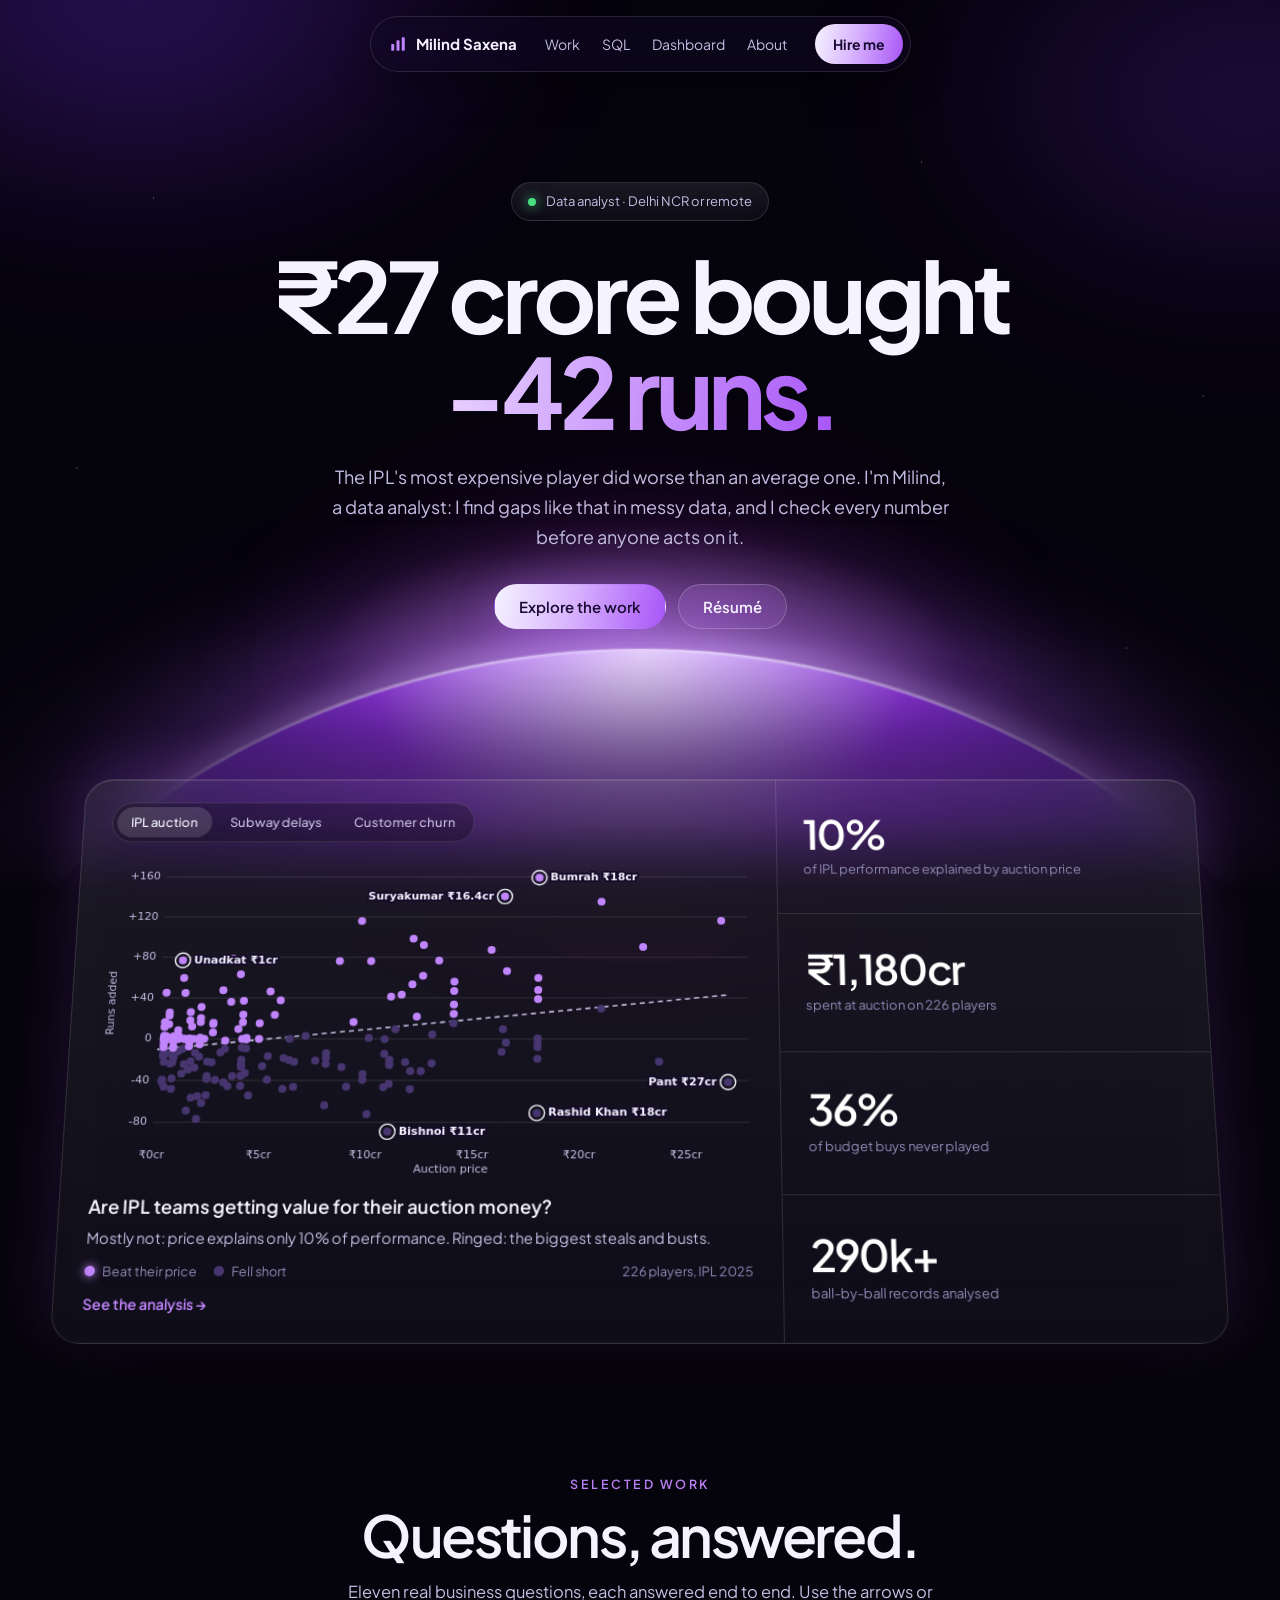
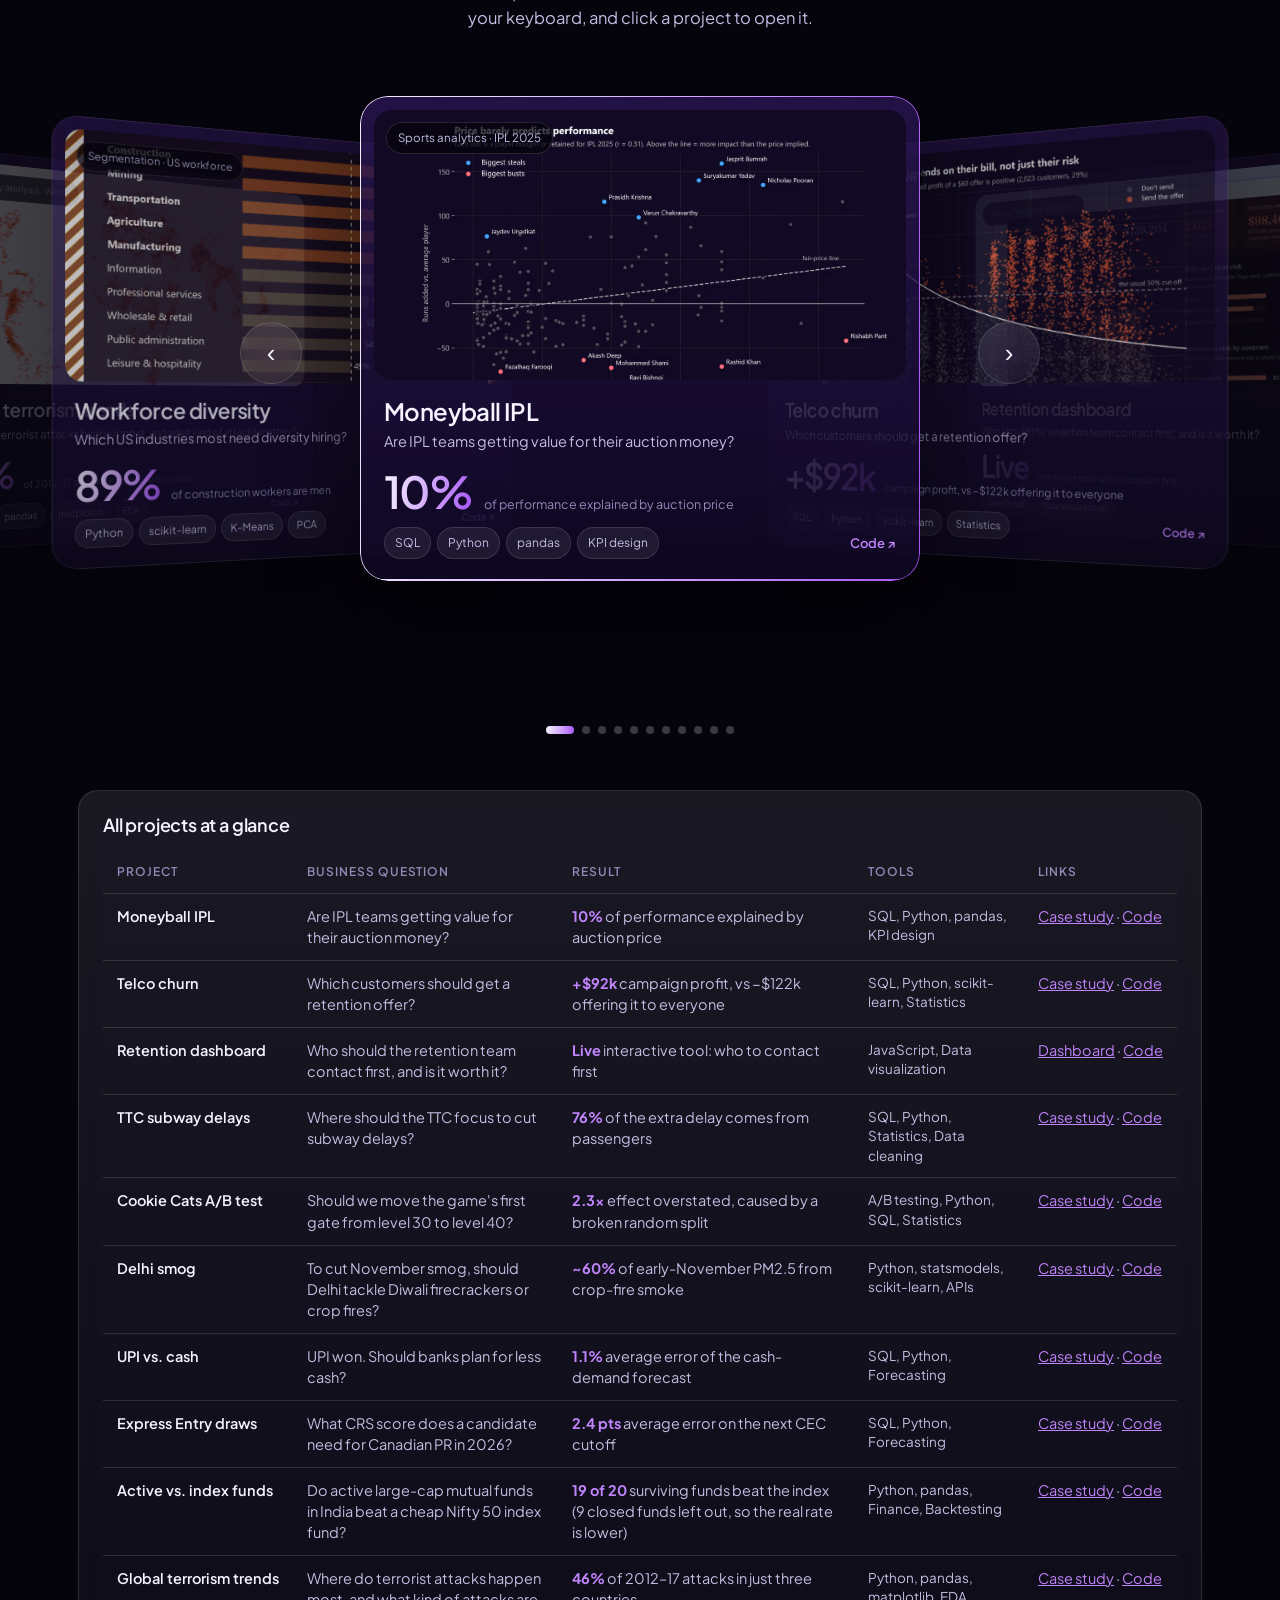
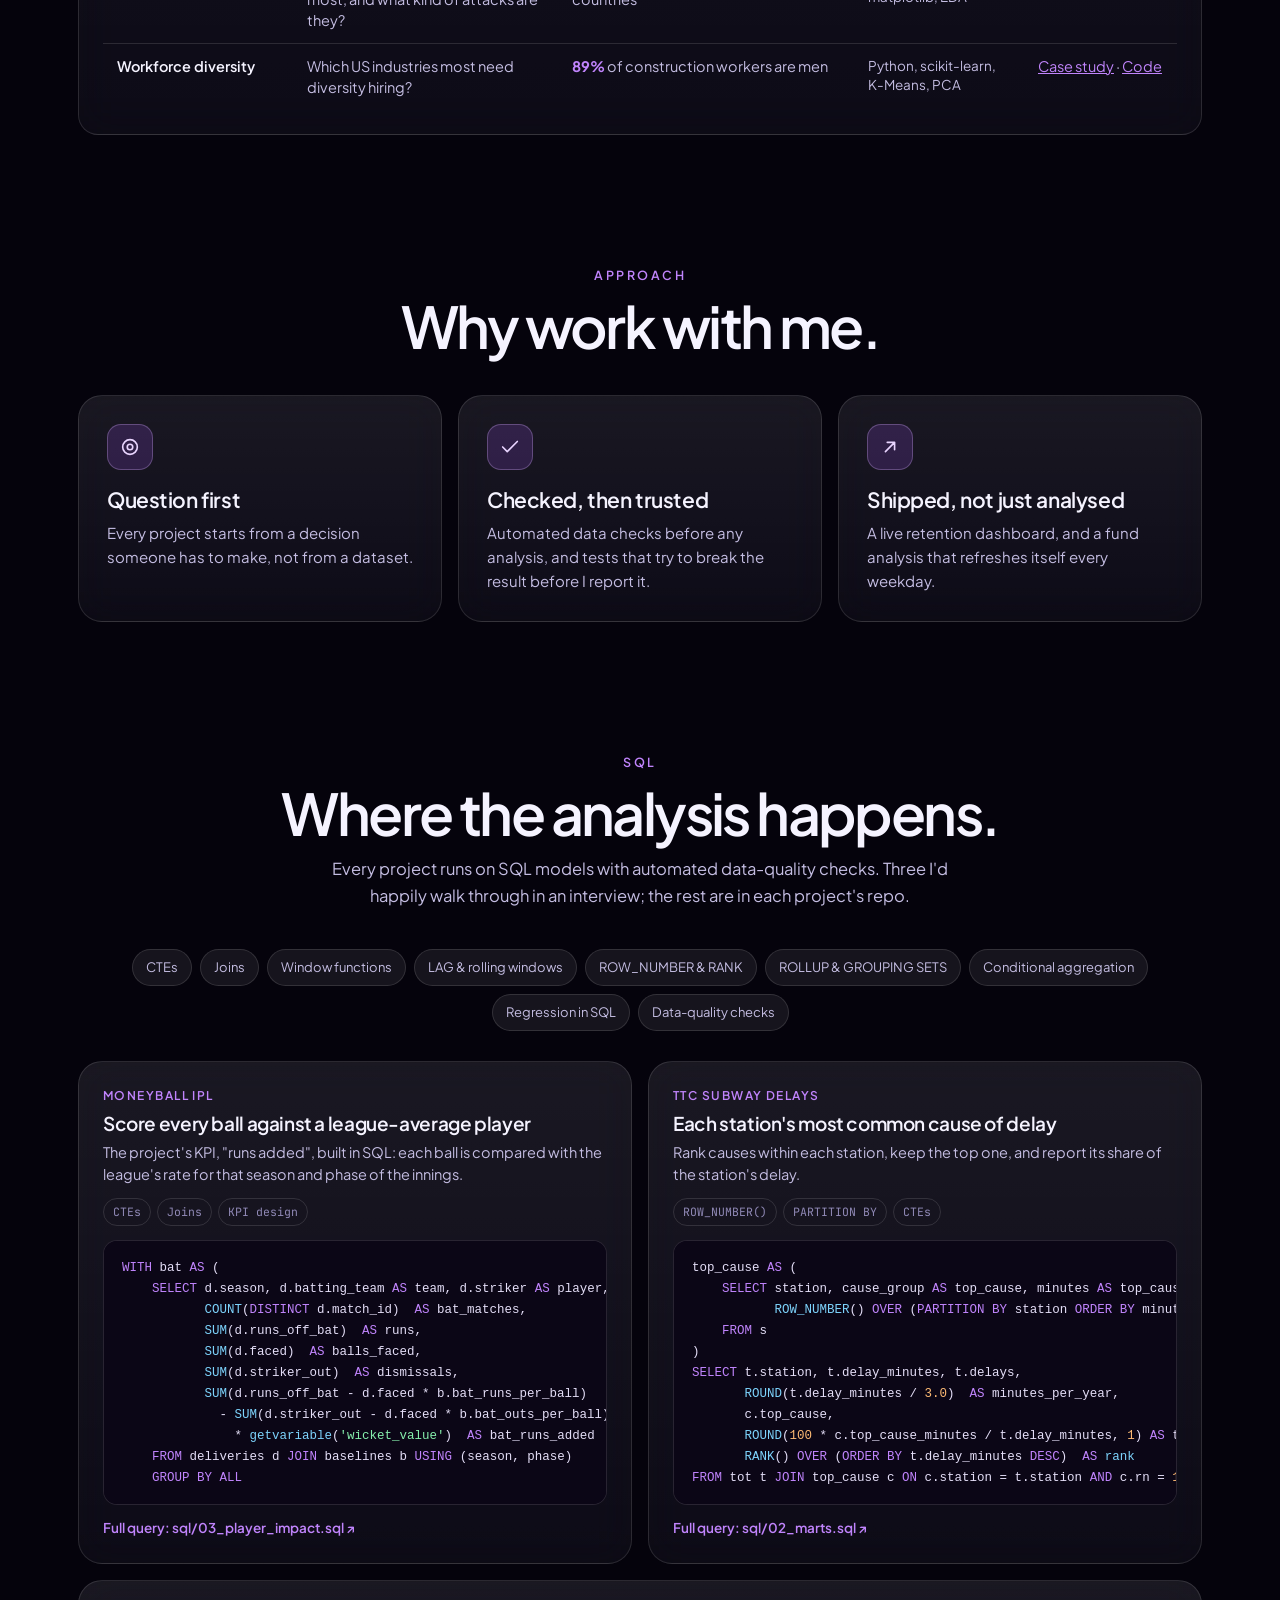
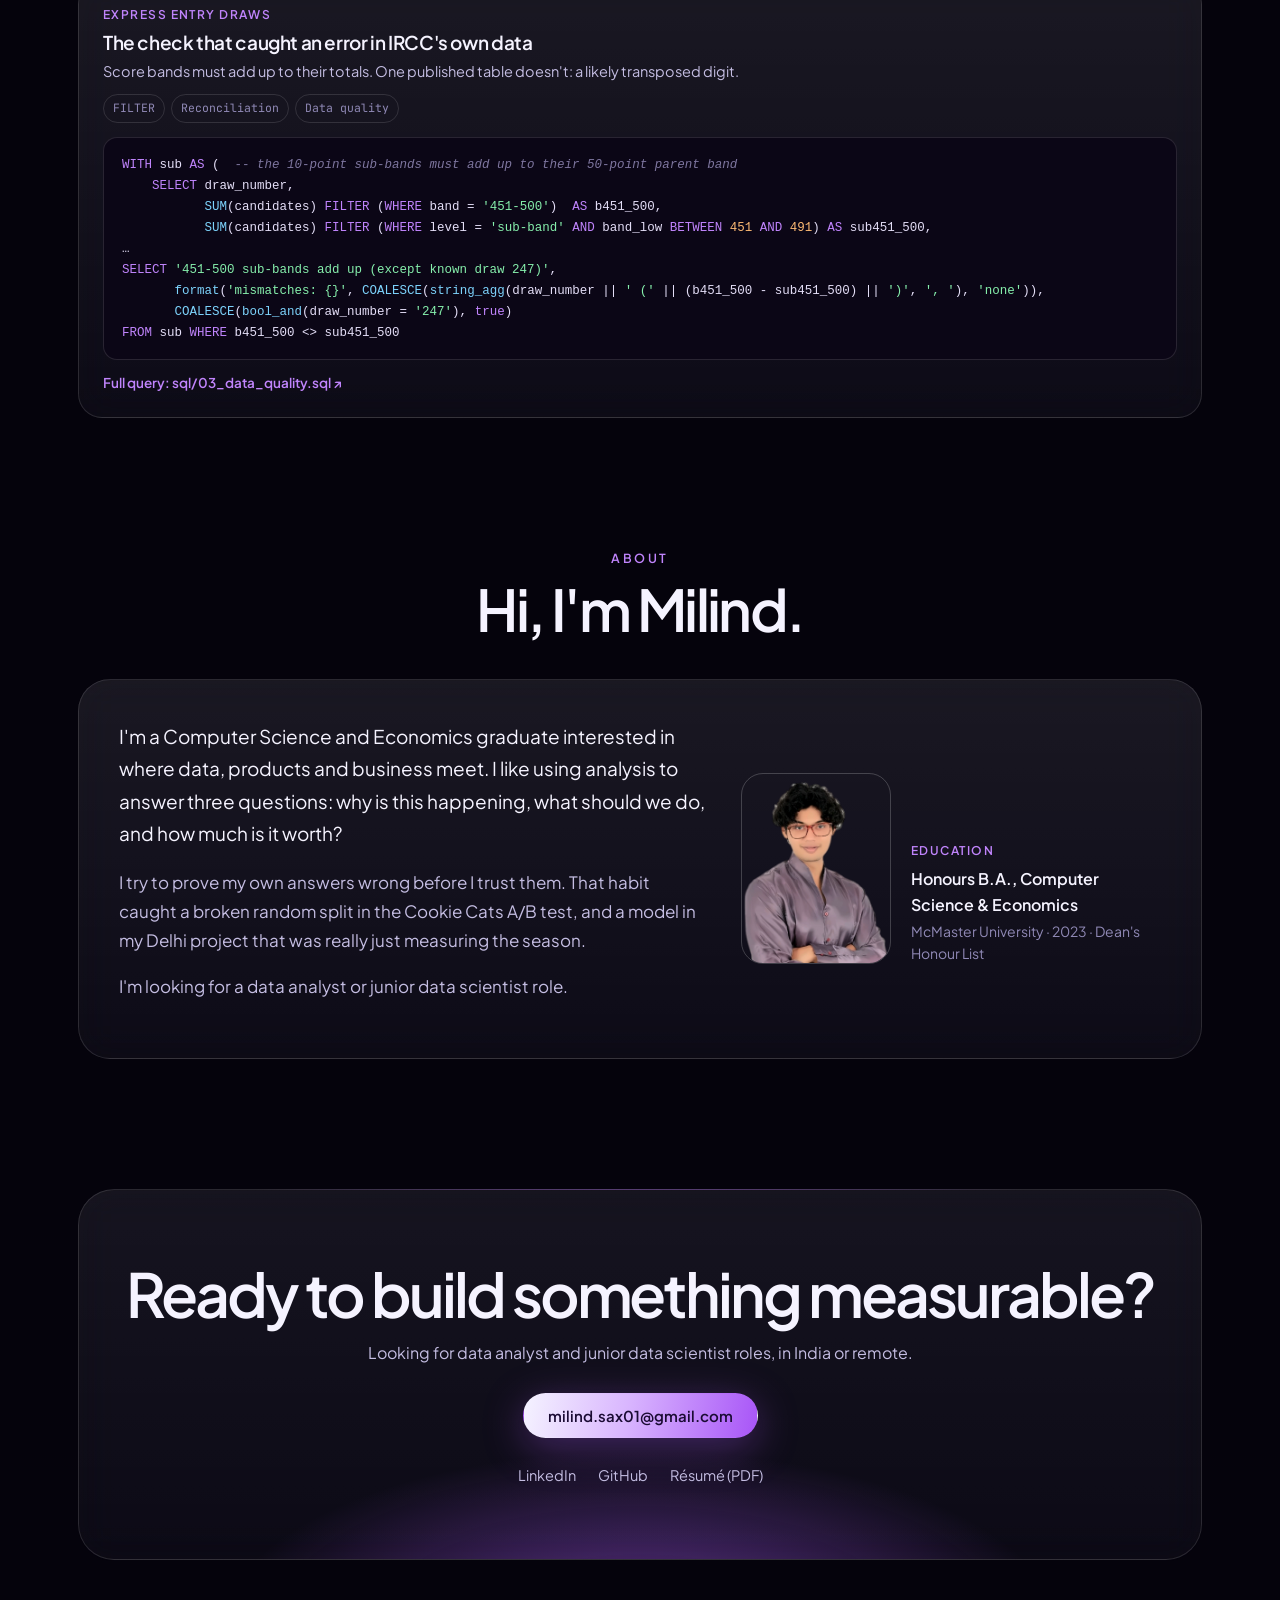
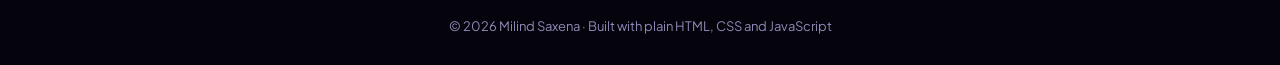
==== index.html @ 2d0c9f48 "Tighten the homepage for analyst applications Swapped the generic hero line for the Pant stat, dropp" ====
<!doctype html>
<html lang="en">
<head>
  <meta charset="utf-8">
  <meta name="viewport" content="width=device-width, initial-scale=1">
  <title>Milind Saxena · Data Analyst</title>
  <meta name="description" content="Milind Saxena, data analyst in Delhi NCR: SQL, Python and statistics turned into business decisions, from IPL auction value and Delhi's smog to Toronto's subway delays and churn targeting.">
  <meta property="og:title" content="Milind Saxena · Data Analyst">
  <meta property="og:description" content="I turn messy data into business decisions: which IPL buys were worth the money, what really causes Delhi's smog, where Toronto's subway delays come from, and who to send a retention offer.">
  <meta property="og:type" content="website">
  <meta property="og:url" content="https://boredmongoose.github.io/">
  <meta property="og:image" content="https://boredmongoose.github.io/assets/social-preview.png">
  <meta property="og:image:width" content="1200">
  <meta property="og:image:height" content="630">
  <meta property="og:image:alt" content="Milind Saxena, data analyst: I turn messy data into business decisions.">
  <meta name="twitter:card" content="summary_large_image">
  <meta name="theme-color" content="#05030c">
  <link rel="icon" href="assets/favicon.svg" type="image/svg+xml">
  <link rel="apple-touch-icon" href="assets/apple-touch-icon.png">
  <link rel="preconnect" href="https://fonts.googleapis.com">
  <link rel="preconnect" href="https://fonts.gstatic.com" crossorigin>
  <link href="https://fonts.googleapis.com/css2?family=Plus+Jakarta+Sans:wght@400;500;600;700;800&family=JetBrains+Mono:wght@400;500&display=swap" rel="stylesheet">
  <link rel="stylesheet" href="styles.css?v=4">
  <script>document.documentElement.classList.add("js");</script>
</head>
<body>
  <a class="skip-link" href="#work">Skip to projects</a>

  <header class="site-header">
    <div class="pill">
      <a class="brand" href="#top" aria-label="Milind Saxena, back to top">
        <svg class="brand-mark" viewBox="0 0 24 24" aria-hidden="true"><rect x="3" y="12" width="4" height="9" rx="1" fill="currentColor"/><rect x="10" y="7" width="4" height="14" rx="1" fill="currentColor"/><rect x="17" y="3" width="4" height="18" rx="1" fill="currentColor"/></svg>
        <span>Milind Saxena</span>
      </a>
      <nav aria-label="Main">
        <a href="#work">Work</a>
        <a href="#sql">SQL</a>
        <a href="projects/retention-dashboard.html">Dashboard</a>
        <a href="#about">About</a>
      </nav>
      <a class="hire" href="#contact">Hire me</a>
    </div>
  </header>

  <main id="top">
    <div class="hz">
      <div class="wrap">
        <span class="chip-status glass"><i></i>Data analyst · Delhi NCR or remote</span>
        <h1>₹27 crore bought<br><span>−42 runs.</span></h1>
        <p class="lede">The IPL's most expensive player did worse than an average one. I'm Milind, a data analyst: I find gaps like that in messy data, and I check every number before anyone acts on it.</p>
        <div class="hero-actions">
          <a class="btn btn-primary" href="#work">Explore the work</a>
          <a class="btn glass" href="assets/Milind_Saxena_Resume.pdf">Résumé</a>
        </div>
      </div>
      <div class="beam" aria-hidden="true"></div>
      <div class="planet" aria-hidden="true"></div>
    </div>

    <div class="wrap board-stage">
      <div class="board glass">
        <!-- Animated chart: the same dots re-form into a chart from each project -->
        <figure class="hero-viz" aria-label="Animated charts from three of my projects">
          <div class="viz-tabs" role="group" aria-label="Choose a project">
            <button type="button" class="viz-tab" aria-pressed="true">IPL auction</button>
            <button type="button" class="viz-tab" aria-pressed="false">Subway delays</button>
            <button type="button" class="viz-tab" aria-pressed="false">Customer churn</button>
          </div>
          <div class="viz-stage">
            <canvas role="img" aria-label="Scatter plot of 226 IPL 2025 players by auction price and runs added."></canvas>
            <div class="viz-tip" hidden></div>
          </div>
          <figcaption>
            <p class="viz-q">Are IPL teams getting value for their auction money?</p>
            <p class="viz-a">Mostly not: price explains only 10% of performance. Ringed: the biggest steals and busts.</p>
            <p class="viz-legend">
              <span class="viz-item"><span class="key key-hi" aria-hidden="true"></span><span class="viz-hi">Beat their price</span></span>
              <span class="viz-item"><span class="key key-lo" aria-hidden="true"></span><span class="viz-lo">Fell short</span></span>
              <span class="viz-note">226 players, IPL 2025</span>
            </p>
            <a class="viz-link" href="projects/ipl.html">See the analysis <span aria-hidden="true">→</span></a>
          </figcaption>
        </figure>
        <div class="results" aria-live="polite">
          <a class="result" href="projects/ipl.html"><b>10%</b><span>of IPL performance explained by auction price</span></a>
          <a class="result" href="projects/ipl.html"><b>₹1,180cr</b><span>spent at auction on 226 players</span></a>
          <a class="result" href="projects/ipl.html"><b>36%</b><span>of budget buys never played</span></a>
          <a class="result" href="projects/ipl.html"><b>290k+</b><span>ball-by-ball records analysed</span></a>
        </div>
      </div>
    </div>

    <!-- work:start -->
    <section id="work" class="wrap" aria-labelledby="work-title">
      <div class="sh"><small>Selected work</small><h2 id="work-title">Questions, answered.</h2>
        <p>Eleven real business questions, each answered end to end. Use the arrows or your keyboard, and click a project to open it.</p></div>
      <div class="cc" tabindex="0" aria-roledescription="carousel" aria-label="Projects">
        <ul class="cc-track">
        <li class="cc-card" aria-roledescription="slide" aria-label="1 of 11: Moneyball IPL">
          <div class="gcard">
            <div class="gimg"><img src="assets/cards/ipl.webp" width="1280" height="800" loading="lazy" alt=""><span class="gk">Sports analytics · IPL 2025</span></div>
            <div class="gb">
              <h3><a href="projects/ipl.html" aria-label="Moneyball IPL: case study">Moneyball IPL</a></h3>
              <p class="gq">Are IPL teams getting value for their auction money?</p>
              <div class="gv"><b class="grad-text">10%</b><span>of performance explained by auction price</span></div>
              <div class="gfoot"><ul class="tags" aria-label="Tools"><li>SQL</li><li>Python</li><li>pandas</li><li>KPI design</li></ul><a class="gcode" href="https://github.com/BoredMongoose/ipl-moneyball">Code ↗</a></div>
            </div>
          </div>
        </li>
        <li class="cc-card" aria-roledescription="slide" aria-label="2 of 11: Telco churn">
          <div class="gcard">
            <div class="gimg"><img src="assets/cards/churn.webp" width="1280" height="800" loading="lazy" alt=""><span class="gk">Customer analytics · Telecom</span></div>
            <div class="gb">
              <h3><a href="projects/churn.html" aria-label="Telco churn: case study">Telco churn</a></h3>
              <p class="gq">Which customers should get a retention offer?</p>
              <div class="gv"><b class="grad-text">+$92k</b><span>campaign profit, vs −$122k offering it to everyone</span></div>
              <div class="gfoot"><ul class="tags" aria-label="Tools"><li>SQL</li><li>Python</li><li>scikit-learn</li><li>Statistics</li></ul><a class="gcode" href="https://github.com/BoredMongoose/telco-churn-profit">Code ↗</a></div>
            </div>
          </div>
        </li>
        <li class="cc-card" aria-roledescription="slide" aria-label="3 of 11: Retention dashboard">
          <div class="gcard">
            <div class="gimg"><img src="assets/cards/dashboard.webp" width="1280" height="800" loading="lazy" alt=""><span class="gk">Interactive tool · Telecom</span></div>
            <div class="gb">
              <h3><a href="projects/retention-dashboard.html" aria-label="Retention dashboard: live dashboard">Retention dashboard</a></h3>
              <p class="gq">Who should the retention team contact first, and is it worth it?</p>
              <div class="gv"><b class="grad-text">Live</b><span>interactive tool: who to contact first</span></div>
              <div class="gfoot"><ul class="tags" aria-label="Tools"><li>JavaScript</li><li>Data visualization</li></ul><a class="gcode" href="https://github.com/BoredMongoose/BoredMongoose.github.io/blob/main/assets/dashboard.js">Code ↗</a></div>
            </div>
          </div>
        </li>
        <li class="cc-card" aria-roledescription="slide" aria-label="4 of 11: TTC subway delays">
          <div class="gcard">
            <div class="gimg"><img src="assets/cards/ttc.webp" width="1280" height="800" loading="lazy" alt=""><span class="gk">Operations analytics · Toronto</span></div>
            <div class="gb">
              <h3><a href="projects/ttc.html" aria-label="TTC subway delays: case study">TTC subway delays</a></h3>
              <p class="gq">Where should the TTC focus to cut subway delays?</p>
              <div class="gv"><b class="grad-text">76%</b><span>of the extra delay comes from passengers</span></div>
              <div class="gfoot"><ul class="tags" aria-label="Tools"><li>SQL</li><li>Python</li><li>Statistics</li><li>Data cleaning</li></ul><a class="gcode" href="https://github.com/BoredMongoose/ttc-subway-delays">Code ↗</a></div>
            </div>
          </div>
        </li>
        <li class="cc-card" aria-roledescription="slide" aria-label="5 of 11: Cookie Cats A/B test">
          <div class="gcard">
            <div class="gimg"><img src="assets/cards/ab-test.webp" width="1280" height="800" loading="lazy" alt=""><span class="gk">Product experimentation · Mobile game</span></div>
            <div class="gb">
              <h3><a href="projects/ab-test.html" aria-label="Cookie Cats A/B test: case study">Cookie Cats A/B test</a></h3>
              <p class="gq">Should we move the game&#x27;s first gate from level 30 to level 40?</p>
              <div class="gv"><b class="grad-text">2.3×</b><span>effect overstated, caused by a broken random split</span></div>
              <div class="gfoot"><ul class="tags" aria-label="Tools"><li>A/B testing</li><li>Python</li><li>SQL</li><li>Statistics</li></ul><a class="gcode" href="https://github.com/BoredMongoose/ab-test-cookie-cats">Code ↗</a></div>
            </div>
          </div>
        </li>
        <li class="cc-card" aria-roledescription="slide" aria-label="6 of 11: Delhi smog">
          <div class="gcard">
            <div class="gimg"><img src="assets/cards/delhi.webp" width="1280" height="800" loading="lazy" alt=""><span class="gk">Environment &amp; health · Delhi</span></div>
            <div class="gb">
              <h3><a href="projects/delhi.html" aria-label="Delhi smog: case study">Delhi smog</a></h3>
              <p class="gq">To cut November smog, should Delhi tackle Diwali firecrackers or crop fires?</p>
              <div class="gv"><b class="grad-text">~60%</b><span>of early-November PM2.5 from crop-fire smoke</span></div>
              <div class="gfoot"><ul class="tags" aria-label="Tools"><li>Python</li><li>statsmodels</li><li>scikit-learn</li><li>APIs</li></ul><a class="gcode" href="https://github.com/BoredMongoose/delhi-smog">Code ↗</a></div>
            </div>
          </div>
        </li>
        <li class="cc-card" aria-roledescription="slide" aria-label="7 of 11: UPI vs. cash">
          <div class="gcard">
            <div class="gimg"><img src="assets/cards/upi.webp" width="1280" height="800" loading="lazy" alt=""><span class="gk">Finance · India</span></div>
            <div class="gb">
              <h3><a href="projects/upi.html" aria-label="UPI vs. cash: case study">UPI vs. cash</a></h3>
              <p class="gq">UPI won. Should banks plan for less cash?</p>
              <div class="gv"><b class="grad-text">1.1%</b><span>average error of the cash-demand forecast</span></div>
              <div class="gfoot"><ul class="tags" aria-label="Tools"><li>SQL</li><li>Python</li><li>Forecasting</li></ul><a class="gcode" href="https://github.com/BoredMongoose/upi-cash-paradox">Code ↗</a></div>
            </div>
          </div>
        </li>
        <li class="cc-card" aria-roledescription="slide" aria-label="8 of 11: Express Entry draws">
          <div class="gcard">
            <div class="gimg"><img src="assets/cards/express-entry.webp" width="1280" height="800" loading="lazy" alt=""><span class="gk">Immigration · Canada</span></div>
            <div class="gb">
              <h3><a href="projects/express-entry.html" aria-label="Express Entry draws: case study">Express Entry draws</a></h3>
              <p class="gq">What CRS score does a candidate need for Canadian PR in 2026?</p>
              <div class="gv"><b class="grad-text">2.4 pts</b><span>average error on the next CEC cutoff</span></div>
              <div class="gfoot"><ul class="tags" aria-label="Tools"><li>SQL</li><li>Python</li><li>Forecasting</li></ul><a class="gcode" href="https://github.com/BoredMongoose/express-entry-draws">Code ↗</a></div>
            </div>
          </div>
        </li>
        <li class="cc-card" aria-roledescription="slide" aria-label="9 of 11: Active vs. index funds">
          <div class="gcard">
            <div class="gimg"><img src="assets/cards/funds.webp" width="1280" height="800" loading="lazy" alt=""><span class="gk">Investing · India</span></div>
            <div class="gb">
              <h3><a href="projects/funds.html" aria-label="Active vs. index funds: case study">Active vs. index funds</a></h3>
              <p class="gq">Do active large-cap mutual funds in India beat a cheap Nifty 50 index fund?</p>
              <div class="gv"><b class="grad-text">19 of 20</b><span>surviving funds beat the index (9 closed funds left out, so the real rate is lower)</span></div>
              <div class="gfoot"><ul class="tags" aria-label="Tools"><li>Python</li><li>pandas</li><li>Finance</li><li>Backtesting</li></ul><a class="gcode" href="https://github.com/BoredMongoose/index-vs-active-funds">Code ↗</a></div>
            </div>
          </div>
        </li>
        <li class="cc-card" aria-roledescription="slide" aria-label="10 of 11: Global terrorism trends">
          <div class="gcard">
            <div class="gimg"><img src="assets/cards/terrorism.webp" width="1280" height="800" loading="lazy" alt=""><span class="gk">Exploratory analysis · World</span></div>
            <div class="gb">
              <h3><a href="projects/terrorism.html" aria-label="Global terrorism trends: case study">Global terrorism trends</a></h3>
              <p class="gq">Where do terrorist attacks happen most, and what kind of attacks are they?</p>
              <div class="gv"><b class="grad-text">46%</b><span>of 2012–17 attacks in just three countries</span></div>
              <div class="gfoot"><ul class="tags" aria-label="Tools"><li>Python</li><li>pandas</li><li>matplotlib</li><li>EDA</li></ul><a class="gcode" href="https://github.com/BoredMongoose/Terrorism_analysis">Code ↗</a></div>
            </div>
          </div>
        </li>
        <li class="cc-card" aria-roledescription="slide" aria-label="11 of 11: Workforce diversity">
          <div class="gcard">
            <div class="gimg"><img src="assets/cards/workforce.webp" width="1280" height="800" loading="lazy" alt=""><span class="gk">Segmentation · US workforce</span></div>
            <div class="gb">
              <h3><a href="projects/workforce.html" aria-label="Workforce diversity: case study">Workforce diversity</a></h3>
              <p class="gq">Which US industries most need diversity hiring?</p>
              <div class="gv"><b class="grad-text">89%</b><span>of construction workers are men</span></div>
              <div class="gfoot"><ul class="tags" aria-label="Tools"><li>Python</li><li>scikit-learn</li><li>K-Means</li><li>PCA</li></ul><a class="gcode" href="https://github.com/BoredMongoose/strata-clustering">Code ↗</a></div>
            </div>
          </div>
        </li>
        </ul>
        <button type="button" class="cc-prev glass" aria-label="Previous project">‹</button>
        <button type="button" class="cc-next glass" aria-label="Next project">›</button>
        <p class="cc-live sr-only" aria-live="polite"></p>
      </div>
      <div class="cc-dots" role="group" aria-label="Choose a project"><button type="button" class="cc-dot" aria-label="Show project 1"></button><button type="button" class="cc-dot" aria-label="Show project 2"></button><button type="button" class="cc-dot" aria-label="Show project 3"></button><button type="button" class="cc-dot" aria-label="Show project 4"></button><button type="button" class="cc-dot" aria-label="Show project 5"></button><button type="button" class="cc-dot" aria-label="Show project 6"></button><button type="button" class="cc-dot" aria-label="Show project 7"></button><button type="button" class="cc-dot" aria-label="Show project 8"></button><button type="button" class="cc-dot" aria-label="Show project 9"></button><button type="button" class="cc-dot" aria-label="Show project 10"></button><button type="button" class="cc-dot" aria-label="Show project 11"></button></div>
      <div class="ptable glass">
        <h3 class="pt-title">All projects at a glance</h3>
        <div class="pt-scroll">
        <table>
          <thead><tr><th scope="col">Project</th><th scope="col">Business question</th><th scope="col">Result</th><th scope="col" class="pt-tools">Tools</th><th scope="col">Links</th></tr></thead>
          <tbody>
          <tr>
            <th scope="row"><a href="projects/ipl.html">Moneyball IPL</a></th>
            <td>Are IPL teams getting value for their auction money?</td>
            <td class="pt-result"><b>10%</b> of performance explained by auction price</td>
            <td class="pt-tools">SQL, Python, pandas, KPI design</td>
            <td class="pt-links"><a href="projects/ipl.html">Case study</a> · <a href="https://github.com/BoredMongoose/ipl-moneyball">Code</a></td>
          </tr>
          <tr>
            <th scope="row"><a href="projects/churn.html">Telco churn</a></th>
            <td>Which customers should get a retention offer?</td>
            <td class="pt-result"><b>+$92k</b> campaign profit, vs −$122k offering it to everyone</td>
            <td class="pt-tools">SQL, Python, scikit-learn, Statistics</td>
            <td class="pt-links"><a href="projects/churn.html">Case study</a> · <a href="https://github.com/BoredMongoose/telco-churn-profit">Code</a></td>
          </tr>
          <tr>
            <th scope="row"><a href="projects/retention-dashboard.html">Retention dashboard</a></th>
            <td>Who should the retention team contact first, and is it worth it?</td>
            <td class="pt-result"><b>Live</b> interactive tool: who to contact first</td>
            <td class="pt-tools">JavaScript, Data visualization</td>
            <td class="pt-links"><a href="projects/retention-dashboard.html">Dashboard</a> · <a href="https://github.com/BoredMongoose/BoredMongoose.github.io/blob/main/assets/dashboard.js">Code</a></td>
          </tr>
          <tr>
            <th scope="row"><a href="projects/ttc.html">TTC subway delays</a></th>
            <td>Where should the TTC focus to cut subway delays?</td>
            <td class="pt-result"><b>76%</b> of the extra delay comes from passengers</td>
            <td class="pt-tools">SQL, Python, Statistics, Data cleaning</td>
            <td class="pt-links"><a href="projects/ttc.html">Case study</a> · <a href="https://github.com/BoredMongoose/ttc-subway-delays">Code</a></td>
          </tr>
          <tr>
            <th scope="row"><a href="projects/ab-test.html">Cookie Cats A/B test</a></th>
            <td>Should we move the game&#x27;s first gate from level 30 to level 40?</td>
            <td class="pt-result"><b>2.3×</b> effect overstated, caused by a broken random split</td>
            <td class="pt-tools">A/B testing, Python, SQL, Statistics</td>
            <td class="pt-links"><a href="projects/ab-test.html">Case study</a> · <a href="https://github.com/BoredMongoose/ab-test-cookie-cats">Code</a></td>
          </tr>
          <tr>
            <th scope="row"><a href="projects/delhi.html">Delhi smog</a></th>
            <td>To cut November smog, should Delhi tackle Diwali firecrackers or crop fires?</td>
            <td class="pt-result"><b>~60%</b> of early-November PM2.5 from crop-fire smoke</td>
            <td class="pt-tools">Python, statsmodels, scikit-learn, APIs</td>
            <td class="pt-links"><a href="projects/delhi.html">Case study</a> · <a href="https://github.com/BoredMongoose/delhi-smog">Code</a></td>
          </tr>
          <tr>
            <th scope="row"><a href="projects/upi.html">UPI vs. cash</a></th>
            <td>UPI won. Should banks plan for less cash?</td>
            <td class="pt-result"><b>1.1%</b> average error of the cash-demand forecast</td>
            <td class="pt-tools">SQL, Python, Forecasting</td>
            <td class="pt-links"><a href="projects/upi.html">Case study</a> · <a href="https://github.com/BoredMongoose/upi-cash-paradox">Code</a></td>
          </tr>
          <tr>
            <th scope="row"><a href="projects/express-entry.html">Express Entry draws</a></th>
            <td>What CRS score does a candidate need for Canadian PR in 2026?</td>
            <td class="pt-result"><b>2.4 pts</b> average error on the next CEC cutoff</td>
            <td class="pt-tools">SQL, Python, Forecasting</td>
            <td class="pt-links"><a href="projects/express-entry.html">Case study</a> · <a href="https://github.com/BoredMongoose/express-entry-draws">Code</a></td>
          </tr>
          <tr>
            <th scope="row"><a href="projects/funds.html">Active vs. index funds</a></th>
            <td>Do active large-cap mutual funds in India beat a cheap Nifty 50 index fund?</td>
            <td class="pt-result"><b>19 of 20</b> surviving funds beat the index (9 closed funds left out, so the real rate is lower)</td>
            <td class="pt-tools">Python, pandas, Finance, Backtesting</td>
            <td class="pt-links"><a href="projects/funds.html">Case study</a> · <a href="https://github.com/BoredMongoose/index-vs-active-funds">Code</a></td>
          </tr>
          <tr>
            <th scope="row"><a href="projects/terrorism.html">Global terrorism trends</a></th>
            <td>Where do terrorist attacks happen most, and what kind of attacks are they?</td>
            <td class="pt-result"><b>46%</b> of 2012–17 attacks in just three countries</td>
            <td class="pt-tools">Python, pandas, matplotlib, EDA</td>
            <td class="pt-links"><a href="projects/terrorism.html">Case study</a> · <a href="https://github.com/BoredMongoose/Terrorism_analysis">Code</a></td>
          </tr>
          <tr>
            <th scope="row"><a href="projects/workforce.html">Workforce diversity</a></th>
            <td>Which US industries most need diversity hiring?</td>
            <td class="pt-result"><b>89%</b> of construction workers are men</td>
            <td class="pt-tools">Python, scikit-learn, K-Means, PCA</td>
            <td class="pt-links"><a href="projects/workforce.html">Case study</a> · <a href="https://github.com/BoredMongoose/strata-clustering">Code</a></td>
          </tr>
          </tbody>
        </table>
        </div>
      </div>
    </section>
    <!-- work:end -->

    <section id="approach" class="wrap reveal" aria-labelledby="approach-title">
      <div class="sh"><small>Approach</small><h2 id="approach-title">Why work with me.</h2></div>
      <div class="why">
        <div class="tile glass">
          <span class="ic" aria-hidden="true"><svg viewBox="0 0 24 24"><circle cx="12" cy="12" r="8"/><circle cx="12" cy="12" r="3"/></svg></span>
          <h3>Question first</h3>
          <p>Every project starts from a decision someone has to make, not from a dataset.</p>
        </div>
        <div class="tile glass">
          <span class="ic" aria-hidden="true"><svg viewBox="0 0 24 24"><path d="M4 12l5 5L20 6"/></svg></span>
          <h3>Checked, then trusted</h3>
          <p>Automated data checks before any analysis, and tests that try to break the result before I report it.</p>
        </div>
        <div class="tile glass">
          <span class="ic" aria-hidden="true"><svg viewBox="0 0 24 24"><path d="M7 17L17 7M9 7h8v8"/></svg></span>
          <h3>Shipped, not just analysed</h3>
          <p>A live retention dashboard, and a fund analysis that refreshes itself every weekday.</p>
        </div>
      </div>
    </section>

    <!-- sql:start -->
    <section id="sql" class="wrap reveal" aria-labelledby="sql-title">
      <div class="sh"><small>SQL</small><h2 id="sql-title">Where the analysis happens.</h2>
        <p>Every project runs on SQL models with automated data-quality checks. Three I'd happily walk through in an interview; the rest are in each project's repo.</p></div>
      <ul class="sql-skills" aria-label="SQL techniques I use">
        <li>CTEs</li><li>Joins</li><li>Window functions</li><li>LAG &amp; rolling windows</li><li>ROW_NUMBER &amp; RANK</li>
        <li>ROLLUP &amp; GROUPING SETS</li><li>Conditional aggregation</li><li>Regression in SQL</li><li>Data-quality checks</li>
      </ul>
      <div class="sql-grid">
        <article class="sql-card glass">
          <p class="sql-project">Moneyball IPL</p>
          <h3>Score every ball against a league-average player</h3>
          <p class="sql-why">The project&#x27;s KPI, &quot;runs added&quot;, built in SQL: each ball is compared with the league&#x27;s rate for that season and phase of the innings.</p>
          <ul class="sql-tags" aria-label="Techniques"><li>CTEs</li><li>Joins</li><li>KPI design</li></ul>
          <pre class="sql-code"><code><span class="k">WITH</span> bat <span class="k">AS</span> (
    <span class="k">SELECT</span> d.season, d.batting_team <span class="k">AS</span> team, d.striker <span class="k">AS</span> player,
           <span class="f">COUNT</span>(<span class="k">DISTINCT</span> d.match_id)  <span class="k">AS</span> bat_matches,
           <span class="f">SUM</span>(d.runs_off_bat)  <span class="k">AS</span> runs,
           <span class="f">SUM</span>(d.faced)  <span class="k">AS</span> balls_faced,
           <span class="f">SUM</span>(d.striker_out)  <span class="k">AS</span> dismissals,
           <span class="f">SUM</span>(d.runs_off_bat - d.faced * b.bat_runs_per_ball)
             - <span class="f">SUM</span>(d.striker_out - d.faced * b.bat_outs_per_ball)
               * <span class="f">getvariable</span>(<span class="s">&#x27;wicket_value&#x27;</span>)  <span class="k">AS</span> bat_runs_added
    <span class="k">FROM</span> deliveries d <span class="k">JOIN</span> baselines b <span class="k">USING</span> (season, phase)
    <span class="k">GROUP</span> <span class="k">BY</span> <span class="k">ALL</span></code></pre>
          <a class="sql-link" href="https://github.com/BoredMongoose/ipl-moneyball/blob/main/sql/03_player_impact.sql">Full query: sql/03_player_impact.sql ↗</a>
        </article>
        <article class="sql-card glass">
          <p class="sql-project">TTC subway delays</p>
          <h3>Each station&#x27;s most common cause of delay</h3>
          <p class="sql-why">Rank causes within each station, keep the top one, and report its share of the station&#x27;s delay.</p>
          <ul class="sql-tags" aria-label="Techniques"><li>ROW_NUMBER()</li><li>PARTITION BY</li><li>CTEs</li></ul>
          <pre class="sql-code"><code>top_cause <span class="k">AS</span> (
    <span class="k">SELECT</span> station, cause_group <span class="k">AS</span> top_cause, minutes <span class="k">AS</span> top_cause_minutes,
           <span class="f">ROW_NUMBER</span>() <span class="k">OVER</span> (<span class="k">PARTITION</span> <span class="k">BY</span> station <span class="k">ORDER</span> <span class="k">BY</span> minutes <span class="k">DESC</span>) <span class="k">AS</span> rn
    <span class="k">FROM</span> s
)
<span class="k">SELECT</span> t.station, t.delay_minutes, t.delays,
       <span class="f">ROUND</span>(t.delay_minutes / <span class="n">3.0</span>)  <span class="k">AS</span> minutes_per_year,
       c.top_cause,
       <span class="f">ROUND</span>(<span class="n">100</span> * c.top_cause_minutes / t.delay_minutes, <span class="n">1</span>) <span class="k">AS</span> top_cause_share_pct,
       <span class="f">RANK</span>() <span class="k">OVER</span> (<span class="k">ORDER</span> <span class="k">BY</span> t.delay_minutes <span class="k">DESC</span>)  <span class="k">AS</span> <span class="f">rank</span>
<span class="k">FROM</span> tot t <span class="k">JOIN</span> top_cause c <span class="k">ON</span> c.station = t.station <span class="k">AND</span> c.rn = <span class="n">1</span></code></pre>
          <a class="sql-link" href="https://github.com/BoredMongoose/ttc-subway-delays/blob/main/sql/02_marts.sql">Full query: sql/02_marts.sql ↗</a>
        </article>
        <article class="sql-card glass">
          <p class="sql-project">Express Entry draws</p>
          <h3>The check that caught an error in IRCC&#x27;s own data</h3>
          <p class="sql-why">Score bands must add up to their totals. One published table doesn&#x27;t: a likely transposed digit.</p>
          <ul class="sql-tags" aria-label="Techniques"><li>FILTER</li><li>Reconciliation</li><li>Data quality</li></ul>
          <pre class="sql-code"><code><span class="k">WITH</span> sub <span class="k">AS</span> (  <span class="c">-- the 10-point sub-bands must add up to their 50-point parent band</span>
    <span class="k">SELECT</span> draw_number,
           <span class="f">SUM</span>(candidates) <span class="k">FILTER</span> (<span class="k">WHERE</span> band = <span class="s">&#x27;451-500&#x27;</span>)  <span class="k">AS</span> b451_500,
           <span class="f">SUM</span>(candidates) <span class="k">FILTER</span> (<span class="k">WHERE</span> level = <span class="s">&#x27;sub-band&#x27;</span> <span class="k">AND</span> band_low <span class="k">BETWEEN</span> <span class="n">451</span> <span class="k">AND</span> <span class="n">491</span>) <span class="k">AS</span> sub451_500,
…
<span class="k">SELECT</span> <span class="s">&#x27;451-500 sub-bands add up (except known draw 247)&#x27;</span>,
       <span class="f">format</span>(<span class="s">&#x27;mismatches: {}&#x27;</span>, <span class="f">COALESCE</span>(<span class="f">string_agg</span>(draw_number || <span class="s">&#x27; (&#x27;</span> || (b451_500 - sub451_500) || <span class="s">&#x27;)&#x27;</span>, <span class="s">&#x27;, &#x27;</span>), <span class="s">&#x27;none&#x27;</span>)),
       <span class="f">COALESCE</span>(<span class="f">bool_and</span>(draw_number = <span class="s">&#x27;247&#x27;</span>), <span class="k">true</span>)
<span class="k">FROM</span> sub <span class="k">WHERE</span> b451_500 &lt;&gt; sub451_500</code></pre>
          <a class="sql-link" href="https://github.com/BoredMongoose/express-entry-draws/blob/main/sql/03_data_quality.sql">Full query: sql/03_data_quality.sql ↗</a>
        </article>
      </div>
    </section>
    <!-- sql:end -->

    <section id="about" class="wrap reveal" aria-labelledby="about-title">
      <div class="sh"><small>About</small><h2 id="about-title">Hi, I'm Milind.</h2></div>
      <div class="about glass">
        <div class="about-text">
          <p>I'm a Computer Science and Economics graduate interested in where data, products and business meet. I like
            using analysis to answer three questions: why is this happening, what should we do, and how much is it worth?</p>
          <p>I try to prove my own answers wrong before I trust them. That habit caught a broken random split in the Cookie
            Cats A/B test, and a model in my Delhi project that was really just measuring the season.</p>
          <p>I'm looking for a data analyst or junior data scientist role.</p>
        </div>
        <div class="about-side">
          <div class="about-photo">
            <picture>
              <source srcset="assets/milind.webp" type="image/webp">
              <img src="assets/milind.png" width="656" height="836" loading="lazy" alt="Milind Saxena">
            </picture>
          </div>
          <div class="edu">
            <p class="edu-label">Education</p>
            <p class="edu-degree">Honours B.A., Computer Science &amp; Economics</p>
            <p class="edu-school">McMaster University · 2023 · Dean's Honour List</p>
          </div>
        </div>
      </div>
    </section>

    <div class="wrap">
      <section id="contact" class="cta glass reveal" aria-labelledby="contact-title">
        <h2 id="contact-title">Ready to build something measurable?</h2>
        <p>Looking for data analyst and junior data scientist roles, in India or remote.</p>
        <div class="hero-actions">
          <a class="btn btn-primary" href="mailto:milind.sax01@gmail.com">milind.sax01@gmail.com</a>
        </div>
        <ul class="social">
          <li><a href="https://www.linkedin.com/in/milind-saxena-54399722a">LinkedIn</a></li>
          <li><a href="https://github.com/BoredMongoose">GitHub</a></li>
          <li><a href="assets/Milind_Saxena_Resume.pdf">Résumé (PDF)</a></li>
        </ul>
      </section>
    </div>
  </main>

  <footer class="site-footer">
    <div class="wrap">© 2026 Milind Saxena · Built with plain HTML, CSS and JavaScript</div>
  </footer>

  <script src="assets/hero-data.js" defer></script>
  <script src="assets/hero.js?v=3" defer></script>
  <script src="script.js?v=3"></script>
</body>
</html>
---- styles.css ----
/* ---------- Tokens ---------- */
/* Dark violet theme: deep night background, slow aurora light, frosted-glass panels, one violet accent. */
:root {
  --bg: #05030c;
  --surface: #140b29;                 /* solid card colour (dashboard, tooltips) */
  --ink: #f5f3ff;
  --ink-2: #c4bde2;
  --ink-3: #9089b6;                   /* 5.6:1 on --bg */
  --line: rgba(255, 255, 255, 0.12);
  --line-strong: rgba(255, 255, 255, 0.2);
  --accent: #c084fc;                  /* violet, 8.4:1 on --bg */
  --accent-2: #a855f7;
  --accent-soft: rgba(192, 132, 252, 0.15);
  --dot-muted: #46356e;               /* the "rest" dots in the charts */
  --grad: linear-gradient(100deg, #f5f3ff 0%, #d8b4fe 45%, #a855f7 100%);
  --chart-surface: #fcfcfb;           /* the chart images are drawn on white */
  --code-bg: #0b0616;
  --radius: 20px;
  --shadow: 0 30px 80px rgba(0, 0, 0, 0.45);
  --sans: "Plus Jakarta Sans", system-ui, -apple-system, "Segoe UI", Roboto, sans-serif;
  --serif: var(--sans);               /* kept for older rules (dashboard numbers) */
  --mono: "JetBrains Mono", ui-monospace, SFMono-Regular, Consolas, monospace;
  color-scheme: dark;
}

/* ---------- Base ---------- */
*, *::before, *::after { box-sizing: border-box; }
html { background: var(--bg); scroll-behavior: smooth; scroll-padding-top: 96px; }
body {
  margin: 0; min-height: 100vh; overflow-x: hidden; color: var(--ink); font-family: var(--sans);
  font-size: 16px; line-height: 1.6; -webkit-font-smoothing: antialiased; text-rendering: optimizeLegibility;
}
/* slow-moving aurora light and a few stars, behind everything */
body::before {
  content: ""; position: fixed; inset: -20%; z-index: -2; pointer-events: none; opacity: 0.4; filter: blur(70px);
  background:
    radial-gradient(34% 30% at 22% 14%, #6d28d9, transparent 70%),
    radial-gradient(30% 28% at 84% 22%, #4c1d95, transparent 70%),
    radial-gradient(30% 26% at 50% 70%, #a21caf, transparent 72%);
  animation: aurora 24s ease-in-out infinite alternate;
}
body::after {
  content: ""; position: fixed; inset: 0; z-index: -1; pointer-events: none; opacity: 0.5;
  background-image:
    radial-gradient(1px 1px at 12% 22%, #fff, transparent), radial-gradient(1px 1px at 72% 18%, #fff, transparent),
    radial-gradient(1px 1px at 42% 66%, #fff, transparent), radial-gradient(1px 1px at 88% 72%, #fff, transparent),
    radial-gradient(1px 1px at 22% 84%, #fff, transparent), radial-gradient(1.5px 1.5px at 58% 34%, #fff, transparent),
    radial-gradient(1px 1px at 6% 52%, #fff, transparent), radial-gradient(1px 1px at 94% 44%, #fff, transparent);
}
@keyframes aurora { to { transform: translate(5%, 4%) scale(1.12); } }

h1, h2, h3, h4 { margin: 0; font-weight: 600; letter-spacing: -0.02em; line-height: 1.15; }
p { margin: 0 0 1em; }
a { color: inherit; }
img { max-width: 100%; height: auto; display: block; }
::selection { background: var(--accent-2); color: #fff; }
:focus-visible { outline: 2px solid var(--accent); outline-offset: 3px; border-radius: 6px; }

.wrap { width: 100%; max-width: 1180px; margin-left: auto; margin-right: auto; padding-left: 28px; padding-right: 28px; }
.skip-link { position: absolute; left: 12px; top: -48px; z-index: 100; padding: 10px 14px; border-radius: 10px; background: var(--ink); color: var(--bg); text-decoration: none; }
.skip-link:focus { top: 12px; }
.sr-only { position: absolute; width: 1px; height: 1px; overflow: hidden; clip: rect(0 0 0 0); white-space: nowrap; }

.glass {
  background: linear-gradient(180deg, rgba(255, 255, 255, 0.085), rgba(255, 255, 255, 0.035));
  border: 1px solid var(--line);
  -webkit-backdrop-filter: blur(20px) saturate(140%); backdrop-filter: blur(20px) saturate(140%);
}
.grad-text { background: var(--grad); -webkit-background-clip: text; background-clip: text; color: transparent; }

/* ---------- Header: floating glass pill ---------- */
.site-header { position: sticky; top: 16px; z-index: 50; display: flex; justify-content: center; padding: 0 16px; margin-top: 16px; pointer-events: none; }
.pill {
  pointer-events: auto; display: flex; align-items: center; gap: 28px; padding: 7px 7px 7px 18px; border-radius: 999px;
  background: rgba(16, 9, 32, 0.6); border: 1px solid var(--line);
  -webkit-backdrop-filter: blur(18px) saturate(150%); backdrop-filter: blur(18px) saturate(150%);
  box-shadow: 0 10px 40px rgba(0, 0, 0, 0.35); transition: background-color 0.3s ease;
}
.site-header.scrolled .pill { background: rgba(16, 9, 32, 0.82); }
.brand { display: flex; align-items: center; gap: 9px; font-weight: 700; font-size: 15px; text-decoration: none; white-space: nowrap; }
.brand-mark { width: 18px; height: 18px; color: var(--accent); }
.pill nav { display: flex; gap: 22px; font-size: 14px; }
.pill nav a { color: var(--ink-2); text-decoration: none; transition: color 0.2s ease; }
.pill nav a:hover { color: var(--ink); }
.hire { padding: 9px 18px; border-radius: 999px; background: var(--grad); color: #1a0b33; font-weight: 700; font-size: 14px; text-decoration: none; white-space: nowrap; }

/* ---------- Buttons, chips ---------- */
.btn {
  display: inline-flex; align-items: center; justify-content: center; gap: 8px; padding: 14px 24px; border-radius: 999px;
  font: 600 15px/1 var(--sans); text-decoration: none; color: var(--ink); cursor: pointer;
  background: rgba(255, 255, 255, 0.07); border: 1px solid var(--line-strong);
  transition: transform 0.15s ease, background-color 0.2s ease, box-shadow 0.2s ease;
}
.btn:hover { transform: translateY(-1px); background: rgba(255, 255, 255, 0.12); }
.btn-primary { background: var(--grad); color: #1a0b33; border-color: transparent; box-shadow: 0 10px 40px rgba(168, 85, 247, 0.35); }
.btn-primary:hover { background: var(--grad); box-shadow: 0 12px 46px rgba(168, 85, 247, 0.5); }
.chip-status { display: inline-flex; align-items: center; gap: 10px; padding: 8px 16px; border-radius: 999px; font-size: 13px; color: var(--ink-2); }
.chip-status i { width: 8px; height: 8px; border-radius: 50%; background: #4ade80; box-shadow: 0 0 12px #4ade80; }
.tags { display: flex; flex-wrap: wrap; gap: 6px; margin: 0; padding: 0; list-style: none; }
.tags li { font-size: 12px; padding: 5px 10px; border-radius: 999px; background: rgba(255, 255, 255, 0.07); border: 1px solid var(--line); color: var(--ink-2); }

/* ---------- Section heads ---------- */
section { margin-top: 130px; }   /* margin, not padding: .wrap sets the side padding */
.sh { text-align: center; margin-bottom: 40px; }
.sh small { display: block; font-size: 12.5px; font-weight: 600; letter-spacing: 0.2em; text-transform: uppercase; color: var(--accent); }
.sh h2 { margin-top: 12px; font-size: clamp(2.2rem, 5vw, 3.6rem); letter-spacing: -0.045em; line-height: 1.02; }
.sh p { max-width: 620px; margin: 14px auto 0; color: var(--ink-2); font-size: 16.5px; }

/* ---------- Hero: headline over a glowing planet ---------- */
.hz { position: relative; overflow: hidden; text-align: center; padding: 110px 0 300px; }
.hz .wrap { position: relative; z-index: 3; }
.hz h1 { margin-top: 26px; font-size: clamp(2.9rem, 9vw, 6.1rem); font-weight: 700; letter-spacing: -0.055em; line-height: 0.98; }
.hz h1 span { background: linear-gradient(100deg, #e9d5ff, #a855f7); -webkit-background-clip: text; background-clip: text; color: transparent; }
.lede { max-width: 620px; margin: 24px auto 0; font-size: 18px; line-height: 1.65; color: var(--ink-2); }
.hero-actions { display: flex; flex-wrap: wrap; gap: 12px; justify-content: center; margin-top: 32px; }
.planet {
  position: absolute; left: 50%; bottom: -1420px; width: 1700px; height: 1700px; transform: translateX(-50%); border-radius: 50%; z-index: 1;
  background: radial-gradient(circle at 50% 0%, #faf5ff 0, #d8b4fe 4%, #9333ea 14%, #4c1d95 30%, #1a0b33 55%, #05030c 75%);
  box-shadow: 0 -30px 140px rgba(168, 85, 247, 0.75), 0 -6px 30px rgba(233, 213, 255, 0.6);
}
.planet::before { content: ""; position: absolute; inset: 0; border-radius: 50%; border-top: 2px solid rgba(250, 245, 255, 0.9); filter: blur(1px); }
.beam { position: absolute; left: 50%; bottom: 140px; width: 640px; height: 260px; transform: translateX(-50%); z-index: 2; background: radial-gradient(closest-side, rgba(216, 180, 254, 0.45), transparent); filter: blur(10px); }
.hz::after { content: ""; position: absolute; left: 0; right: 0; bottom: 0; height: 280px; z-index: 2; pointer-events: none; background: linear-gradient(180deg, rgba(5, 3, 12, 0), var(--bg) 85%); }

/* ---------- The board: animated chart + headline results, tilted back, straightens on hover ---------- */
.board-stage { position: relative; z-index: 4; margin-top: -150px; perspective: 1700px; }
.board {
  display: grid; grid-template-columns: minmax(0, 1.65fr) minmax(0, 1fr); border-radius: 28px; overflow: hidden;
  transform: rotateX(11deg) scale(0.985); transform-origin: 50% 0; transition: transform 0.6s cubic-bezier(0.2, 0.7, 0.2, 1);
  box-shadow: 0 50px 110px rgba(0, 0, 0, 0.55), 0 -10px 60px rgba(168, 85, 247, 0.25), inset 0 1px 0 rgba(255, 255, 255, 0.14);
}
.board:hover, .board:focus-within { transform: none; }
.hero-viz { margin: 0; padding: 24px 28px; border-right: 1px solid var(--line); min-width: 0; }
.viz-tabs { display: inline-flex; flex-wrap: wrap; gap: 4px; padding: 4px; border-radius: 999px; background: rgba(0, 0, 0, 0.25); border: 1px solid var(--line); }
.viz-tab { font: 500 13px var(--sans); background: transparent; border: 0; color: var(--ink-2); padding: 8px 14px; border-radius: 999px; cursor: pointer; }
.viz-tab:hover { color: var(--ink); }
.viz-tab[aria-pressed="true"] { background: rgba(255, 255, 255, 0.14); color: var(--ink); }
.viz-stage { position: relative; height: 330px; margin-top: 14px; cursor: pointer; }
.viz-stage canvas { display: block; }
.viz-tip {
  position: absolute; z-index: 2; max-width: 280px; padding: 7px 11px; border-radius: 10px; pointer-events: none;
  background: rgba(30, 14, 60, 0.96); border: 1px solid var(--line); color: var(--ink); font-size: 12.5px; line-height: 1.4;
}
.hero-viz figcaption { margin-top: 10px; }
.viz-q { margin: 0; font-weight: 600; font-size: 18px; }
.viz-a { margin: 4px 0 0; font-size: 14.5px; color: var(--ink-2); }
.viz-legend { display: flex; flex-wrap: wrap; gap: 6px 16px; align-items: center; margin: 10px 0 0; font-size: 12.5px; color: var(--ink-3); }
.viz-item { display: inline-flex; gap: 7px; align-items: center; white-space: nowrap; }
.key { display: inline-block; width: 10px; height: 10px; border-radius: 50%; }
.key-hi { background: var(--accent); box-shadow: 0 0 10px var(--accent); }
.key-lo { background: var(--dot-muted); }
.viz-note { margin-left: auto; }
.viz-link { display: inline-block; margin-top: 10px; font-size: 14px; font-weight: 600; color: var(--accent); text-decoration: none; }
.viz-link:hover { text-decoration: underline; }
.results { display: grid; grid-template-rows: repeat(4, 1fr); }
.result { display: flex; flex-direction: column; justify-content: center; padding: 20px 26px; border-bottom: 1px solid var(--line); text-decoration: none; transition: background-color 0.2s ease; }
.result:last-child { border-bottom: 0; }
.result:hover { background: rgba(255, 255, 255, 0.04); }
.result b, .result span { transition: opacity 0.18s ease, transform 0.18s ease; }
.result.swap b, .result.swap span { opacity: 0; transform: translateY(6px); }
.result b { font-size: 42px; font-weight: 600; letter-spacing: -0.04em; line-height: 1; color: #fff; }
.result span { margin-top: 6px; font-size: 13px; color: var(--ink-3); }

/* ---------- Project carousel: 3D cover-flow with arrows ---------- */
.cc { position: relative; outline: none; }
.cc-track { display: grid; grid-template-columns: repeat(auto-fill, minmax(300px, 1fr)); gap: 18px; margin: 0; padding: 0; list-style: none; }   /* no-JS: a plain grid */
.cc-card { position: relative; }
.gcard {
  position: relative; height: 100%; border-radius: 28px; padding: 14px;
  background: linear-gradient(180deg, rgba(46, 24, 92, 0.72), rgba(16, 8, 36, 0.84));
  -webkit-backdrop-filter: blur(20px); backdrop-filter: blur(20px); box-shadow: 0 40px 90px rgba(0, 0, 0, 0.45);
}
.gcard::before {
  content: ""; position: absolute; inset: 0; border-radius: inherit; padding: 1.2px; background: var(--line); pointer-events: none;
  -webkit-mask: linear-gradient(#000 0 0) content-box, linear-gradient(#000 0 0); -webkit-mask-composite: xor; mask-composite: exclude;
}
.cc-card[data-pos="0"] .gcard::before { background: var(--grad); }
.gimg { position: relative; height: 270px; border-radius: 18px; overflow: hidden; background: #0d0620; }
.gimg img { width: 100%; height: 100%; object-fit: cover; object-position: top; filter: invert(1) hue-rotate(180deg) saturate(1.4) brightness(1.05); mix-blend-mode: screen; }
.gk { position: absolute; left: 12px; top: 12px; font-size: 11.5px; padding: 6px 11px; border-radius: 999px; background: rgba(5, 3, 12, 0.72); border: 1px solid var(--line); color: var(--ink-2); }
.gb { padding: 18px 10px 8px; }
.gb h3 { font-size: 24px; letter-spacing: -0.025em; }
.gb h3 a { text-decoration: none; }
.gb h3 a::after { content: ""; position: absolute; inset: 0; border-radius: 28px; }   /* the whole card opens the project */
.gq { margin: 6px 0 0; color: var(--ink-2); font-size: 14.5px; line-height: 1.5; }
.gv { display: flex; align-items: baseline; gap: 12px; margin-top: 16px; }
.gv b { font-size: 44px; font-weight: 600; letter-spacing: -0.045em; line-height: 1; white-space: nowrap; }
.gv span { font-size: 12.5px; color: var(--ink-3); line-height: 1.4; }
.gfoot { display: flex; flex-wrap: wrap; align-items: center; justify-content: space-between; gap: 10px; margin-top: 14px; }
.gcode { position: relative; z-index: 2; font-size: 13px; font-weight: 600; color: var(--accent); text-decoration: none; }
.gcode:hover { text-decoration: underline; }
.cc-prev, .cc-next, .cc-dots { display: none; }

/* with JavaScript: cards stack into a 3D cover-flow */
.js .cc { height: 660px; perspective: 1700px; }
.js .cc-track { display: block; position: relative; height: 100%; transform-style: preserve-3d; }
.js .cc-card {
  position: absolute; left: 50%; top: 24px; width: 560px; opacity: 0; pointer-events: none;
  transform: translateX(-50%) translateZ(-500px); transition: transform 0.5s cubic-bezier(0.2, 0.7, 0.2, 1), opacity 0.4s ease;
}
.js .cc:not(.ready) .cc-card { transition: none; }
.js .cc-card[data-pos="0"] { transform: translateX(-50%) translateZ(0); opacity: 1; z-index: 5; pointer-events: auto; }
.js .cc-card[data-pos="1"] { transform: translateX(calc(-50% + 70%)) translateZ(-260px) rotateY(-34deg); opacity: 0.7; z-index: 4; pointer-events: auto; }
.js .cc-card[data-pos="-1"] { transform: translateX(calc(-50% - 70%)) translateZ(-260px) rotateY(34deg); opacity: 0.7; z-index: 4; pointer-events: auto; }
.js .cc-card[data-pos="2"] { transform: translateX(calc(-50% + 118%)) translateZ(-520px) rotateY(-46deg); opacity: 0.25; z-index: 3; }
.js .cc-card[data-pos="-2"] { transform: translateX(calc(-50% - 118%)) translateZ(-520px) rotateY(46deg); opacity: 0.25; z-index: 3; }
.js .cc-card:not([data-pos="0"]) { cursor: pointer; }
.js .cc-prev, .js .cc-next {
  display: grid; place-items: center; position: absolute; top: 250px; z-index: 8; width: 62px; height: 62px; border-radius: 50%;
  color: var(--ink); font-size: 26px; line-height: 1; cursor: pointer;
}
.js .cc-prev:hover, .js .cc-next:hover { background: rgba(255, 255, 255, 0.16); }
.js .cc-prev { left: calc(50% - 280px - 120px); }
.js .cc-next { right: calc(50% - 280px - 120px); }
.js .cc-dots { display: flex; gap: 8px; justify-content: center; margin-top: -6px; }
.cc-dot { width: 8px; height: 8px; padding: 0; border: 0; border-radius: 99px; background: rgba(255, 255, 255, 0.22); cursor: pointer; transition: width 0.3s ease; }
.cc-dot[aria-current="true"] { width: 28px; background: var(--grad); }

/* ---------- Approach tiles ---------- */
.why { display: grid; grid-template-columns: repeat(3, minmax(0, 1fr)); gap: 16px; }
.tile { border-radius: 24px; padding: 28px; }
.tile .ic { display: grid; place-items: center; width: 46px; height: 46px; border-radius: 14px; background: rgba(168, 85, 247, 0.18); border: 1px solid rgba(216, 180, 254, 0.3); color: #e9d5ff; }
.tile .ic svg { width: 22px; height: 22px; fill: none; stroke: currentColor; stroke-width: 1.8; stroke-linecap: round; stroke-linejoin: round; }
.tile h3 { margin: 18px 0 8px; font-size: 21px; }
.tile p { margin: 0; color: var(--ink-2); font-size: 15px; line-height: 1.6; }

/* ---------- SQL ---------- */
.sql-skills { display: flex; flex-wrap: wrap; justify-content: center; gap: 8px; margin: 0 0 30px; padding: 0; list-style: none; }
.sql-skills li { font-size: 13px; padding: 7px 13px; border-radius: 999px; background: rgba(255, 255, 255, 0.07); border: 1px solid var(--line); color: var(--ink-2); }
.sql-grid { display: grid; grid-template-columns: repeat(2, minmax(0, 1fr)); gap: 16px; }
.sql-card { display: flex; flex-direction: column; min-width: 0; padding: 24px; border-radius: 24px; }
.sql-project { margin: 0; font-size: 12px; font-weight: 600; letter-spacing: 0.12em; text-transform: uppercase; color: var(--accent); }
.sql-card h3 { margin: 8px 0 6px; font-size: 19px; }
.sql-why { margin: 0 0 12px; font-size: 14.5px; color: var(--ink-2); line-height: 1.55; }
.sql-tags { display: flex; flex-wrap: wrap; gap: 6px; margin: 0 0 14px; padding: 0; list-style: none; }
.sql-tags li { font-size: 11.5px; padding: 4px 9px; border-radius: 999px; border: 1px solid var(--line); color: var(--ink-3); font-family: var(--mono); }
.sql-code {
  flex: 1; margin: 0; padding: 16px 18px; border-radius: 14px; background: var(--code-bg); border: 1px solid var(--line);
  overflow-x: auto; font: 12.5px/1.6 var(--mono); color: #e4def7; max-height: 330px;
}
.sql-code .k { color: #c084fc; } .sql-code .f { color: #7dd3fc; } .sql-code .s { color: #86efac; }
.sql-code .n { color: #fdba74; } .sql-code .c { color: #7e769f; font-style: italic; }
.sql-link { margin-top: 12px; font-size: 13.5px; font-weight: 600; color: var(--accent); text-decoration: none; }
.sql-link:hover { text-decoration: underline; }

/* ---------- About ---------- */
.about { display: grid; grid-template-columns: minmax(0, 1.4fr) minmax(0, 1fr); gap: 34px; align-items: center; padding: 40px; border-radius: 32px; }
.about-text p { font-size: 17px; line-height: 1.7; color: var(--ink-2); }
.about-text p:first-child { color: var(--ink); font-size: 19px; }
.about-side { display: grid; grid-template-columns: 150px minmax(0, 1fr); gap: 20px; align-items: end; }
.about-photo img { border-radius: 22px; border: 1px solid var(--line-strong); aspect-ratio: 656 / 836; object-fit: cover; }
.edu-label { margin: 0; font-size: 12px; font-weight: 600; letter-spacing: 0.12em; text-transform: uppercase; color: var(--accent); }
.edu-degree { margin: 6px 0 2px; font-weight: 600; }
.edu-school { margin: 0; font-size: 14px; color: var(--ink-3); }

/* ---------- Contact ---------- */
.cta {
  position: relative; overflow: hidden; padding: 72px 32px; border-radius: 36px; text-align: center;
  background: radial-gradient(600px 260px at 50% 120%, rgba(168, 85, 247, 0.55), transparent 70%), linear-gradient(180deg, rgba(255, 255, 255, 0.07), rgba(255, 255, 255, 0.03));
}
.cta h2 { font-size: clamp(2.1rem, 5vw, 3.8rem); letter-spacing: -0.05em; line-height: 1.02; }
.cta p { max-width: 560px; margin: 16px auto 28px; color: var(--ink-2); }
.cta .hero-actions { margin-top: 0; }
.social { display: flex; flex-wrap: wrap; justify-content: center; gap: 22px; margin: 26px 0 0; padding: 0; list-style: none; font-size: 14.5px; }
.social a { color: var(--ink-2); text-decoration: none; }
.social a:hover { color: var(--ink); }

/* ---------- Footer ---------- */
.site-footer { padding: 56px 0 48px; text-align: center; font-size: 13px; color: var(--ink-3); }

/* ---------- Fade sections in ---------- */
.js .reveal { opacity: 0; transform: translateY(18px); transition: opacity 0.7s ease, transform 0.7s ease; }
.js .reveal.visible { opacity: 1; transform: none; }

/* ---------- Case study pages ---------- */
.case { max-width: 980px; padding-top: 56px; padding-bottom: 40px; }
.case-back { margin: 0 0 30px; font-size: 14.5px; }
.case-back a { color: var(--ink-2); text-decoration: none; }
.case-back a:hover { color: var(--ink); }
.eyebrow { margin: 0 0 16px; font-size: 13px; font-weight: 600; letter-spacing: 0.16em; text-transform: uppercase; color: var(--accent); }
.case h1 { font-size: clamp(2.1rem, 4.6vw, 3.4rem); letter-spacing: -0.04em; line-height: 1.08; text-wrap: balance; }
.impact-box { display: grid; grid-template-columns: repeat(2, minmax(0, 1fr)); margin: 34px 0 0; border-radius: 26px; overflow: hidden; }
.impact-box > div { padding: 22px 26px; }
.impact-box > div + div { border-top: 1px solid var(--line); }
.impact-box .ib-wide { grid-column: 1 / -1; }
.impact-box .ib-half:nth-of-type(3) { border-left: 1px solid var(--line); }
.impact-box dt { font-size: 12px; font-weight: 600; letter-spacing: 0.14em; text-transform: uppercase; color: var(--ink-3); }
.impact-box dd { margin: 8px 0 0; font-size: 16.5px; line-height: 1.6; color: var(--ink-2); }
.impact-box .ib-question dd { font-size: 1.4rem; font-weight: 600; line-height: 1.3; color: var(--ink); }
.impact-box .ib-impact { background: radial-gradient(500px 200px at 0% 100%, rgba(168, 85, 247, 0.28), transparent 70%); }
.impact-box .ib-impact dt { color: var(--accent); }
.impact-box .ib-impact dd { display: flex; align-items: center; gap: 22px; margin-top: 10px; }
.impact-box .ib-impact strong {
  font-size: clamp(2.6rem, 5.4vw, 3.6rem); font-weight: 700; line-height: 1; letter-spacing: -0.04em; white-space: nowrap;
  background: var(--grad); -webkit-background-clip: text; background-clip: text; color: transparent;
}
.impact-box .ib-impact span { font-size: 15.5px; line-height: 1.55; }
.case-dashboard { display: flex; flex-wrap: wrap; align-items: center; justify-content: space-between; gap: 16px; margin-top: 16px; padding: 18px 22px; border-radius: 20px; }
.case-dashboard p { margin: 0; font-size: 15.5px; color: var(--ink-2); }
.case-facts { display: grid; grid-template-columns: repeat(4, minmax(0, 1fr)); gap: 12px; margin: 16px 0 0; }
.case-facts div { padding: 16px 18px; border-radius: 18px; background: rgba(255, 255, 255, 0.045); border: 1px solid var(--line); }
.case-facts dt { font-size: 11.5px; font-weight: 600; letter-spacing: 0.14em; text-transform: uppercase; color: var(--ink-3); }
.case-facts dd { margin: 6px 0 0; font-size: 14px; color: var(--ink-2); overflow-wrap: anywhere; }
.case-facts a { color: var(--accent); text-decoration: none; }
.section-title { margin: 72px 0 0; font-size: 13px; font-weight: 600; letter-spacing: 0.2em; text-transform: uppercase; color: var(--accent); }
.case-figure { margin: 22px 0 0; padding: 12px; border-radius: 24px; }
.case-figure img { width: 100%; max-height: 820px; object-fit: contain; border-radius: 14px; background: var(--chart-surface); }
.case-figure figcaption { margin: 14px 6px 4px; font-size: 15.5px; color: var(--ink-2); line-height: 1.6; }
.case-figure figcaption strong { color: var(--ink); }
.case-method, .case-caveats, .case-list { margin: 20px 0 0; padding-left: 22px; }
.case-method li, .case-caveats li, .case-list li { margin: 0 0 12px; font-size: 16.5px; line-height: 1.65; color: var(--ink-2); }
.case-method li::marker, .case-list li::marker { color: var(--accent); font-weight: 700; }
.case-caveats li::marker { color: var(--ink-3); }
.case-two { display: grid; grid-template-columns: repeat(2, minmax(0, 1fr)); gap: 0 40px; }
.case-next { display: flex; flex-wrap: wrap; gap: 12px; margin-top: 56px; }

/* ---------- Responsive ---------- */
@media (max-width: 1060px) {
  .js .cc-prev { left: 12px; } .js .cc-next { right: 12px; }
  .about { grid-template-columns: 1fr; }
}
@media (max-width: 900px) {
  .board { grid-template-columns: 1fr; transform: none; }
  .hero-viz { border-right: 0; border-bottom: 1px solid var(--line); }
  .results { grid-template-columns: repeat(2, minmax(0, 1fr)); grid-template-rows: none; }
  .result { border-bottom: 1px solid var(--line); }
  .result:nth-child(odd) { border-right: 1px solid var(--line); }
  .result:nth-last-child(-n + 2) { border-bottom: 0; }
  .why { grid-template-columns: 1fr; }
  .sql-grid { grid-template-columns: 1fr; }
  .case-facts { grid-template-columns: repeat(2, minmax(0, 1fr)); }
  .case-two { grid-template-columns: 1fr; }
}
@media (max-width: 720px) {
  .wrap { padding-left: 16px; padding-right: 16px; }
  section { margin-top: 96px; }
  .pill { gap: 14px; padding-left: 14px; }
  .pill nav { display: none; }
  .hz { padding: 80px 0 230px; }
  .lede { font-size: 16.5px; }
  .planet { width: 1000px; height: 1000px; bottom: -790px; }
  .beam { width: 380px; bottom: 120px; }
  .board-stage { margin-top: -110px; }
  .hero-viz { padding: 18px 16px; }
  .viz-stage { height: 280px; }
  .viz-note { margin-left: 0; width: 100%; }
  .result { padding: 16px 18px; }
  .result b { font-size: 32px; }
  /* phones: one card at a time, arrows under it, no 3D */
  .js .cc { height: auto; perspective: none; }
  .js .cc-track { display: grid; }
  .js .cc-card { grid-area: 1 / 1; position: relative; left: auto; top: auto; width: 100%; transform: none !important; transition: opacity 0.4s ease; }
  .js .cc-card:not([data-pos="0"]) { opacity: 0 !important; pointer-events: none; }
  .js .cc-prev, .js .cc-next { position: static; display: inline-grid; width: 50px; height: 50px; margin-top: 18px; }
  .js .cc { text-align: center; }
  .js .cc-dots { margin-top: 14px; }
  .gimg { height: 200px; }
  .gv b { font-size: 36px; }
  .about { padding: 24px; }
  .about-side { grid-template-columns: 120px minmax(0, 1fr); }
  .cta { padding: 52px 20px; }
  .impact-box { grid-template-columns: 1fr; }
  .impact-box .ib-half:nth-of-type(3) { border-left: 0; }
  .impact-box .ib-impact dd { flex-direction: column; align-items: flex-start; gap: 8px; }
  /* lighter effects on phones */
  body::before { animation: none; filter: blur(50px); }
  .glass, .gcard { -webkit-backdrop-filter: blur(10px); backdrop-filter: blur(10px); }
}
@media (max-width: 420px) {
  .case-facts { grid-template-columns: 1fr; }
  .brand span { display: none; }
}
@media (prefers-reduced-motion: reduce) {
  html { scroll-behavior: auto; }
  body::before { animation: none; }
  .board { transform: none; transition: none; }
  .js .cc-card, .cc-dot, .btn, .js .reveal { transition: none; }
  .js .reveal { opacity: 1; transform: none; }
}

/* ---------- All-projects table (under the carousel) ---------- */
.ptable { margin-top: 56px; padding: 24px; border-radius: var(--radius); }
.pt-title { margin: 0 0 16px; font-size: 18px; letter-spacing: -0.01em; }
.pt-scroll { overflow-x: auto; }
.ptable table { width: 100%; border-collapse: collapse; font-size: 14.5px; line-height: 1.45; }
.ptable th, .ptable td { padding: 12px 14px; text-align: left; vertical-align: top; border-bottom: 1px solid var(--line); }
.ptable thead th { font-size: 12px; font-weight: 600; letter-spacing: 0.08em; text-transform: uppercase; color: var(--ink-3); }
.ptable tbody tr:last-child th, .ptable tbody tr:last-child td { border-bottom: 0; }
.ptable tbody tr:hover { background: rgba(255, 255, 255, 0.03); }
.ptable tbody th { font-weight: 600; white-space: nowrap; }
.ptable tbody th a { color: var(--ink); text-decoration: none; }
.ptable tbody th a:hover, .ptable tbody th a:focus-visible { color: var(--accent); }
.ptable td { color: var(--ink-2); }
.pt-result b { color: var(--accent); font-weight: 700; }
.pt-tools { color: var(--ink-3); font-size: 13.5px; }
.pt-links { white-space: nowrap; }
.pt-links a { color: var(--accent); }

/* three SQL cards: the last one spans the full row instead of sitting alone */
.sql-grid > .sql-card:last-child:nth-child(odd) { grid-column: 1 / -1; }

@media (max-width: 900px) {
  .ptable { padding: 16px 12px; }
  .ptable .pt-tools { display: none; }
}
@media (max-width: 600px) {
  .ptable table, .ptable tbody, .ptable tr, .ptable th, .ptable td { display: block; width: 100%; }
  .ptable thead { display: none; }
  .ptable tbody tr { padding: 14px 4px; border-bottom: 1px solid var(--line); }
  .ptable tbody tr:last-child { border-bottom: 0; }
  .ptable th, .ptable td { padding: 3px 4px; border: 0; white-space: normal; }
}
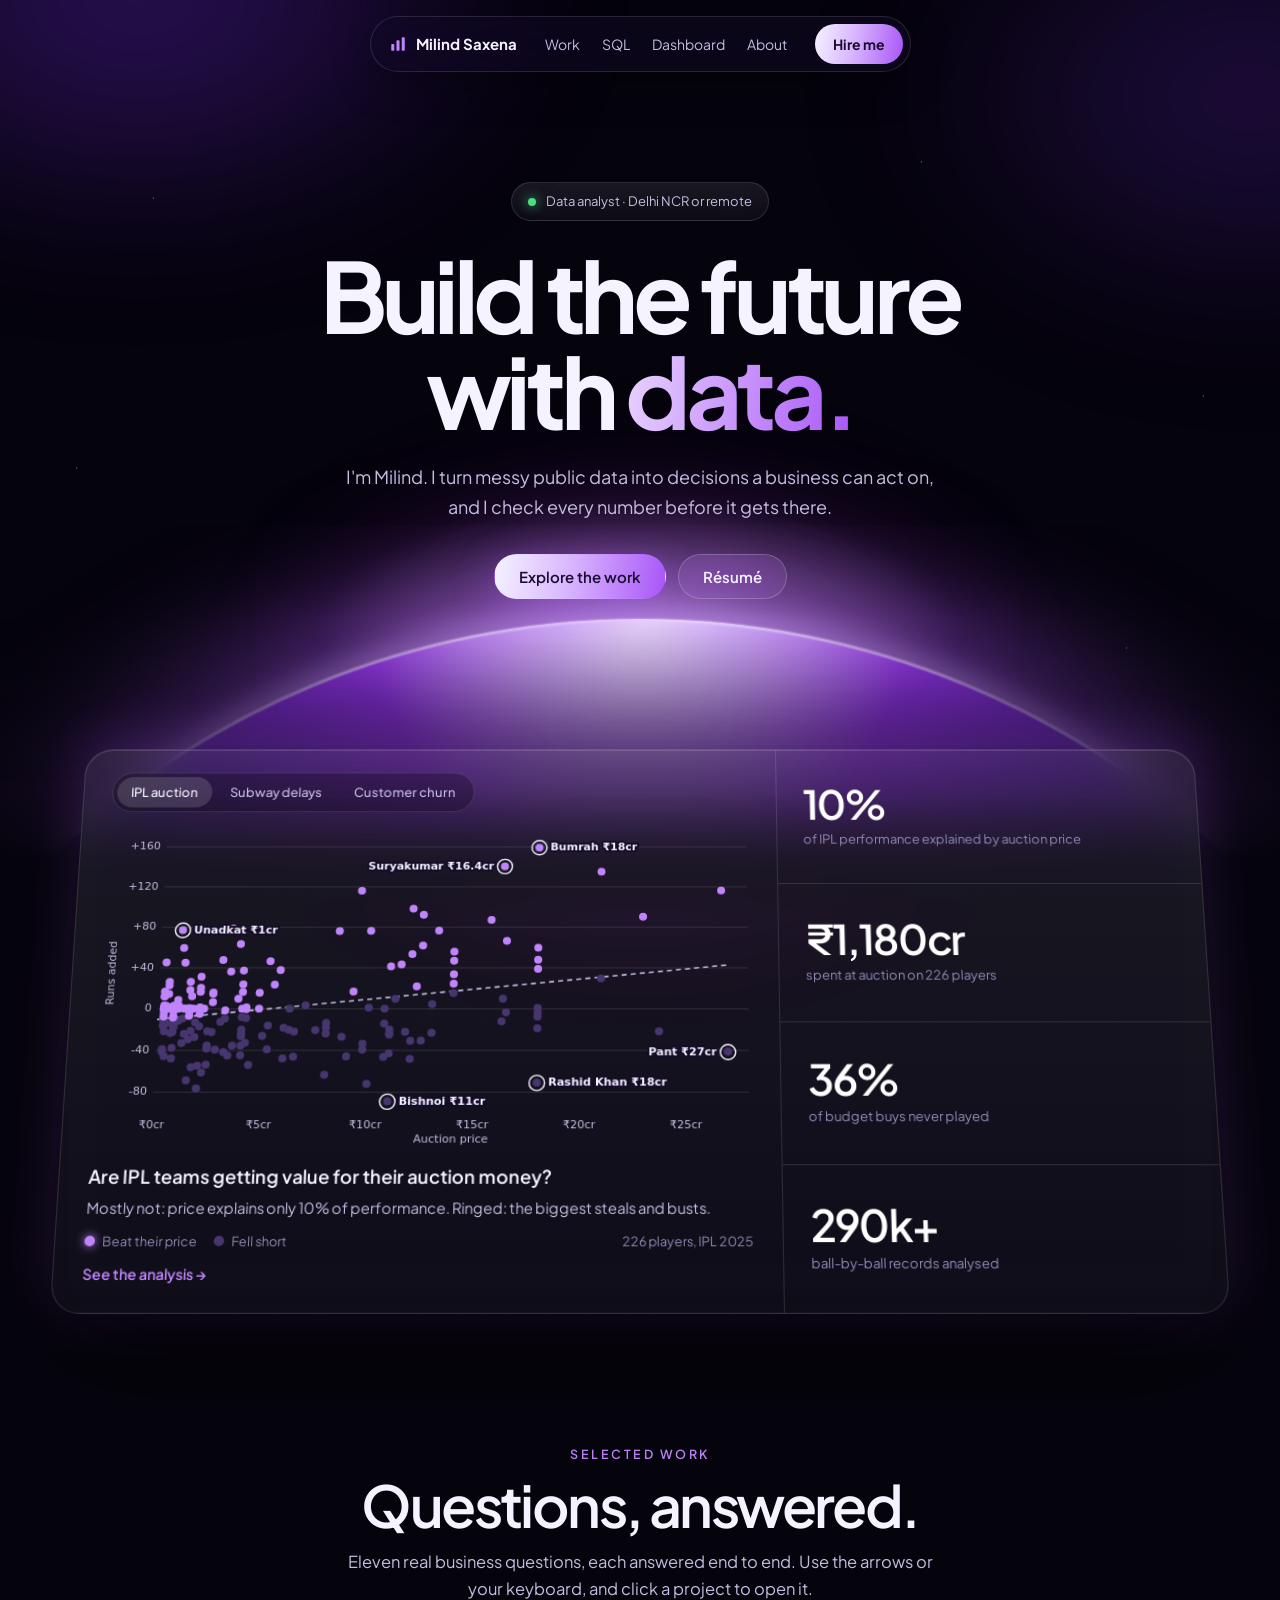
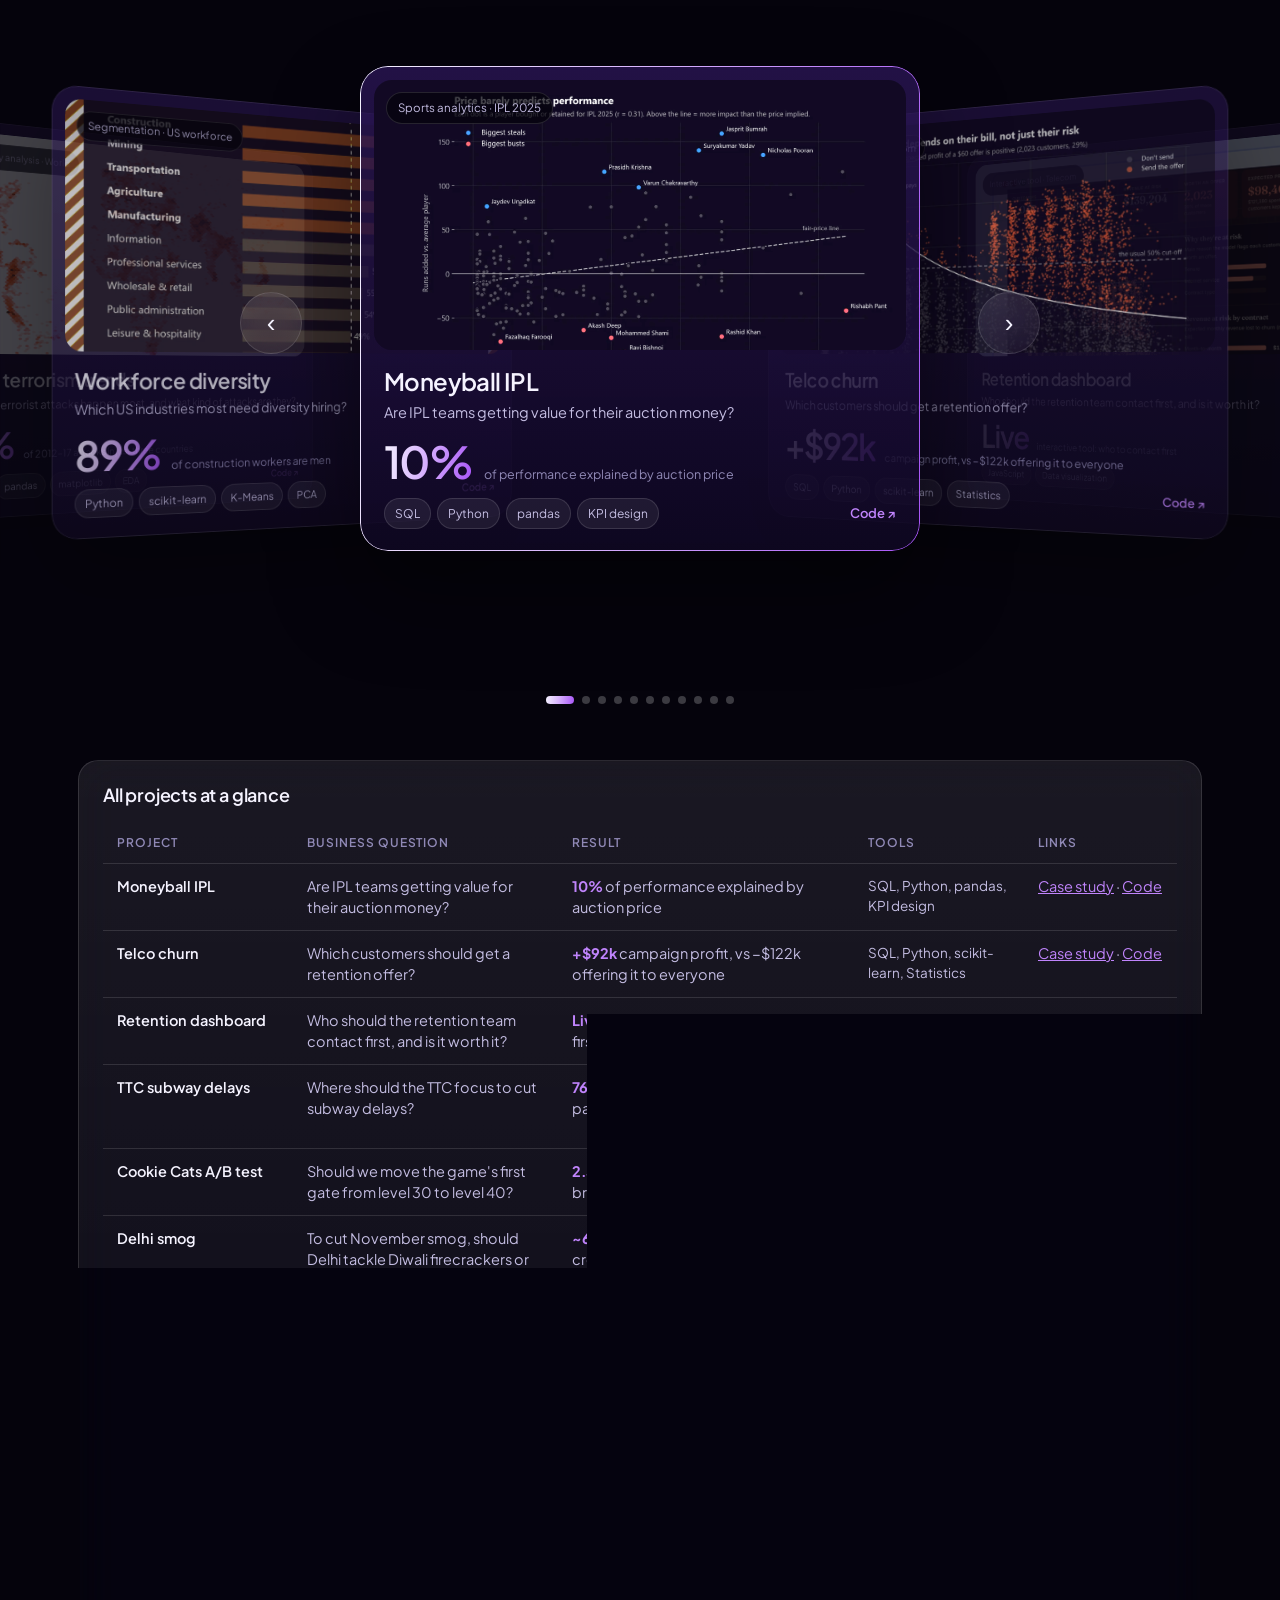
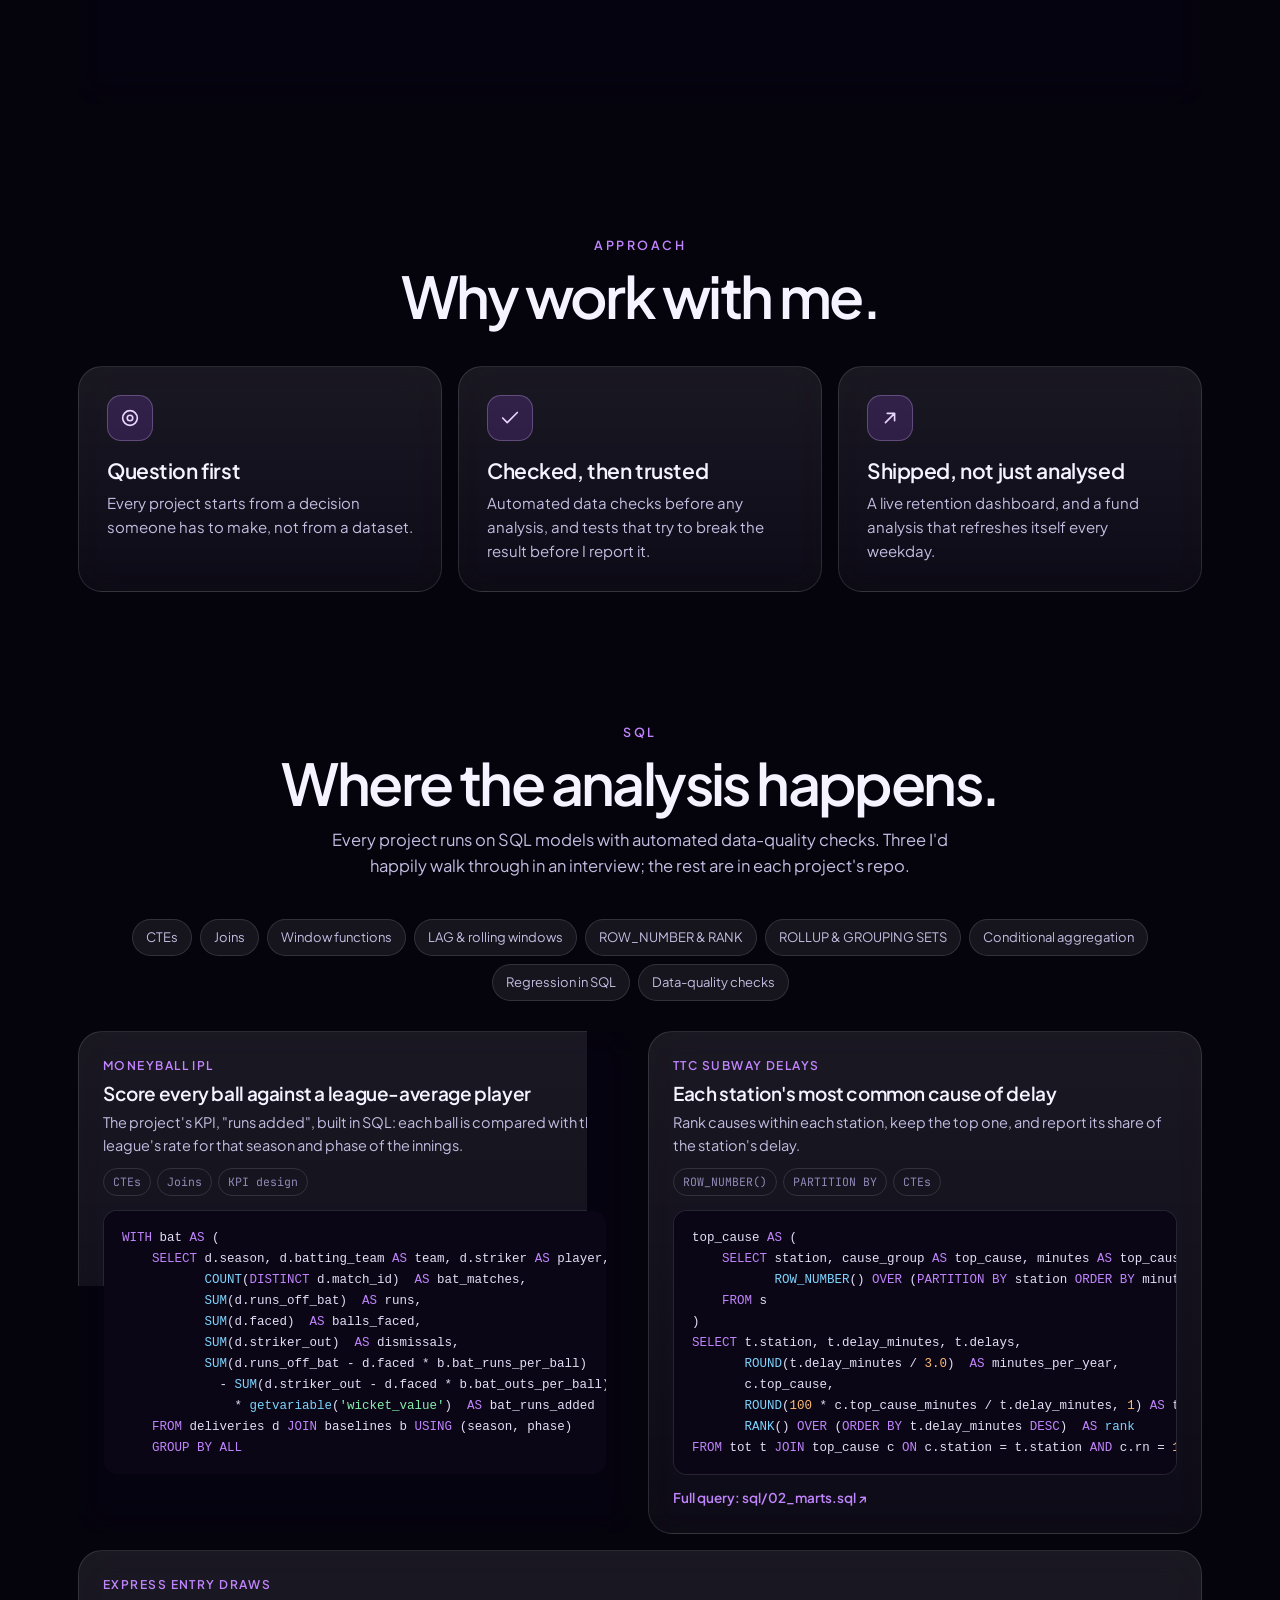
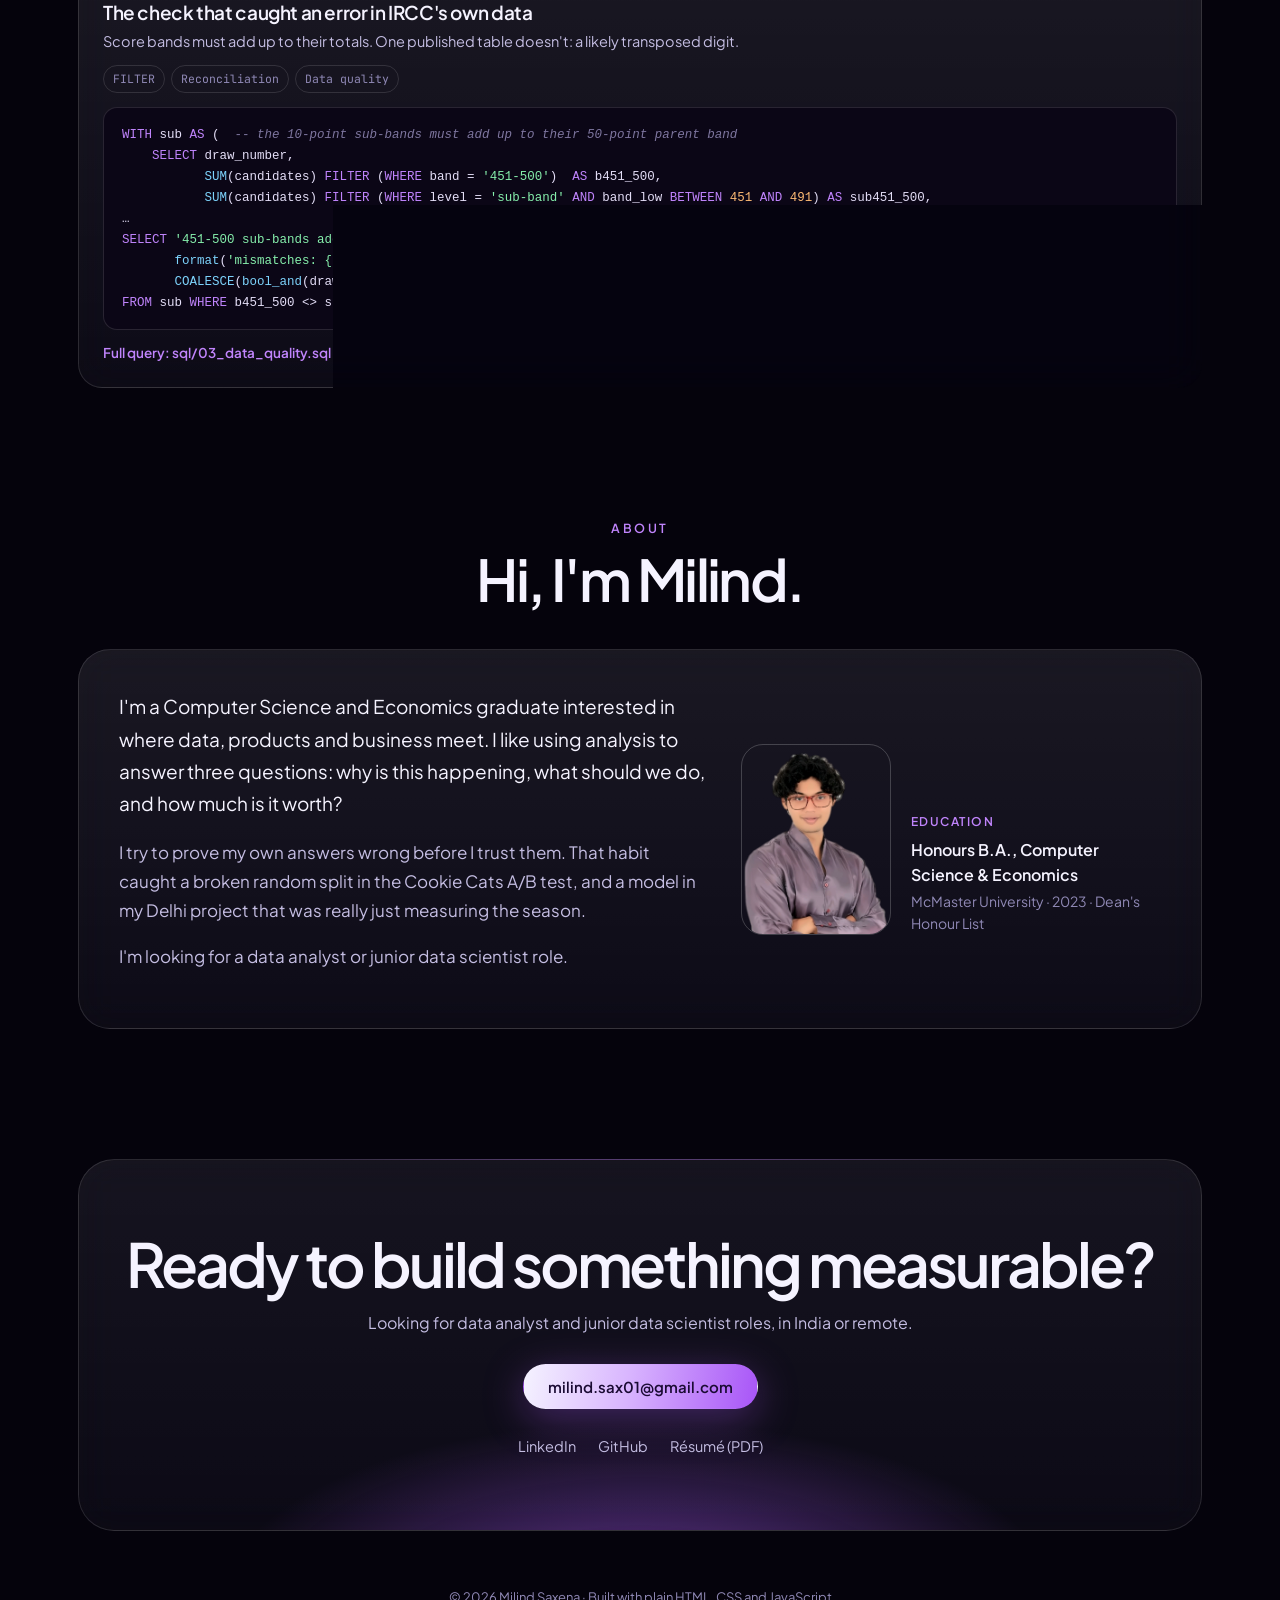
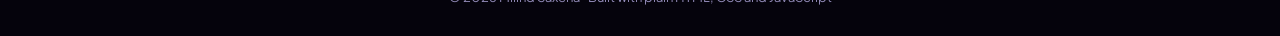
==== commit 3f9406e8: "Put the general headline back The IPL stat as the main headline felt too narrow. Keeping the origina" ====
--- a/index.html
+++ b/index.html
@@ -46,8 +46,8 @@
     <div class="hz">
       <div class="wrap">
         <span class="chip-status glass"><i></i>Data analyst · Delhi NCR or remote</span>
-        <h1>₹27 crore bought<br><span>−42 runs.</span></h1>
-        <p class="lede">The IPL's most expensive player did worse than an average one. I'm Milind, a data analyst: I find gaps like that in messy data, and I check every number before anyone acts on it.</p>
+        <h1>Build the future<br>with <span>data.</span></h1>
+        <p class="lede">I'm Milind. I turn messy public data into decisions a business can act on, and I check every number before it gets there.</p>
         <div class="hero-actions">
           <a class="btn btn-primary" href="#work">Explore the work</a>
           <a class="btn glass" href="assets/Milind_Saxena_Resume.pdf">Résumé</a>
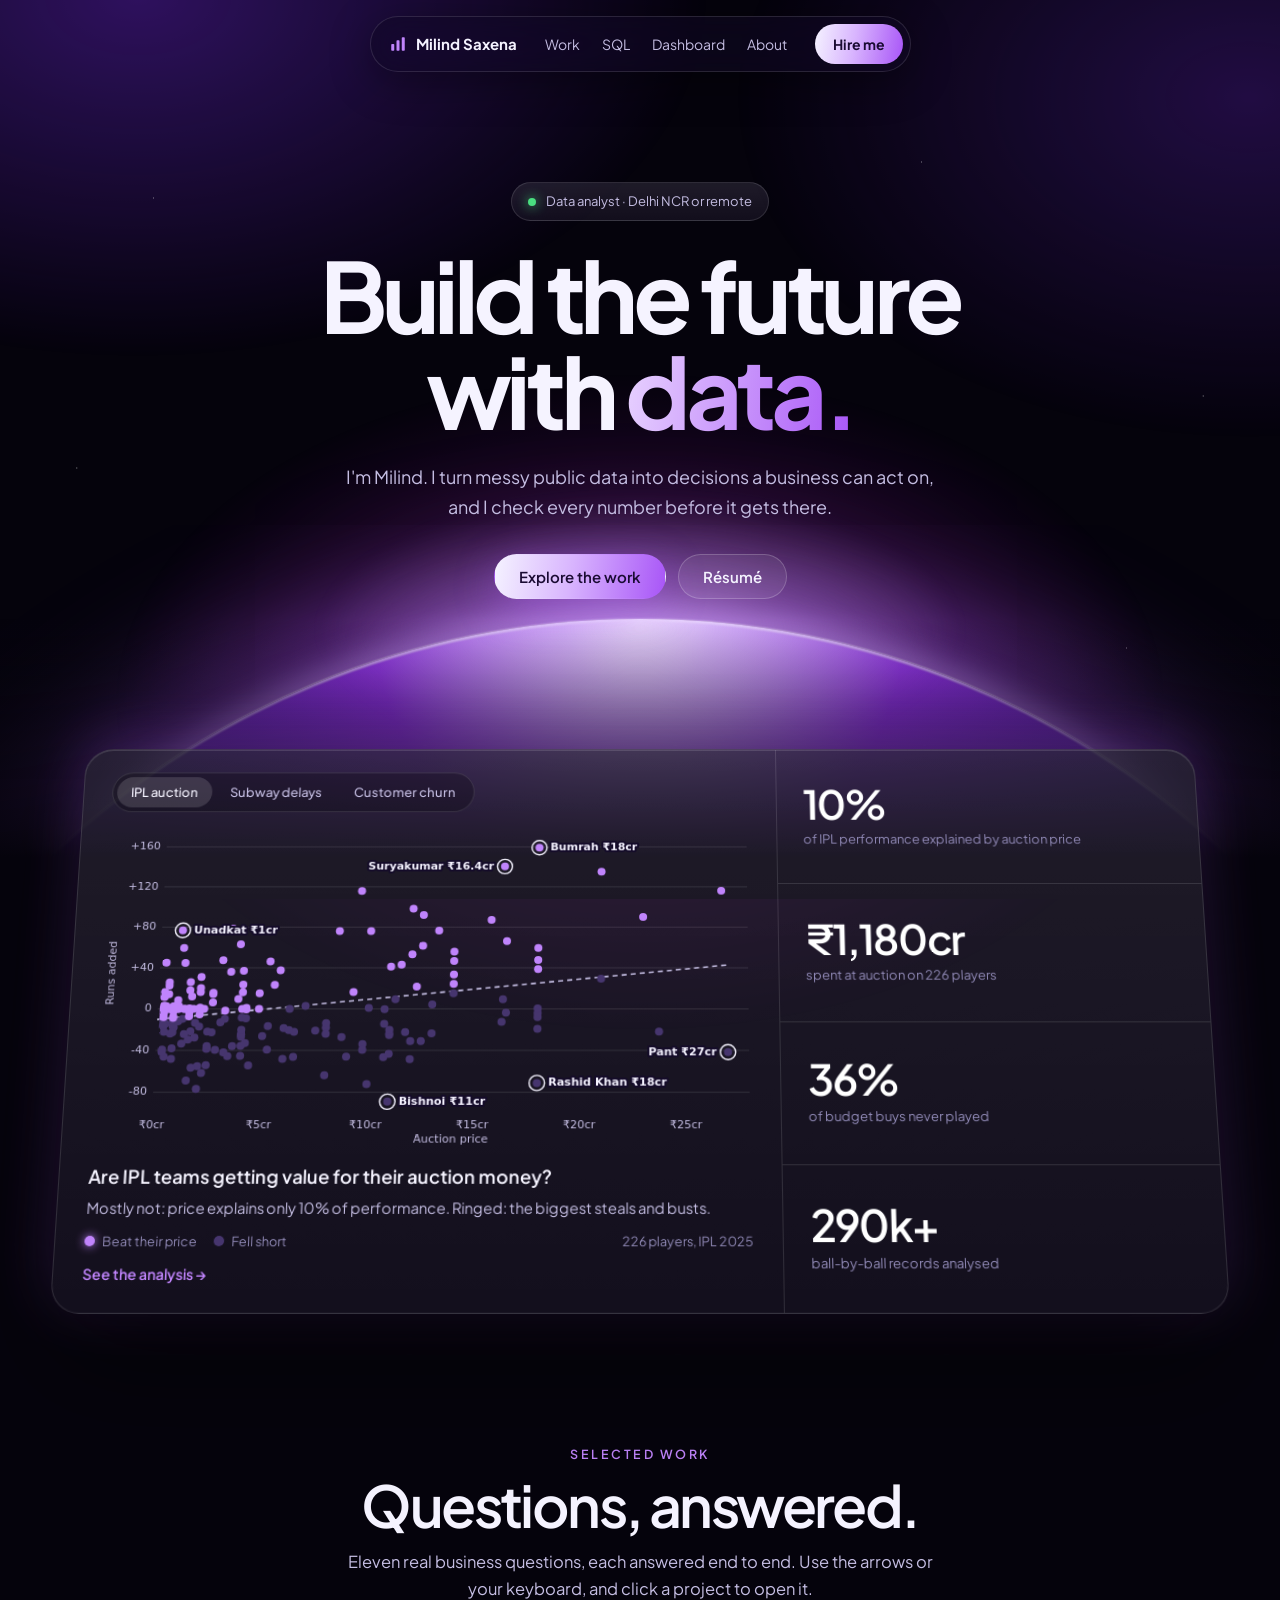
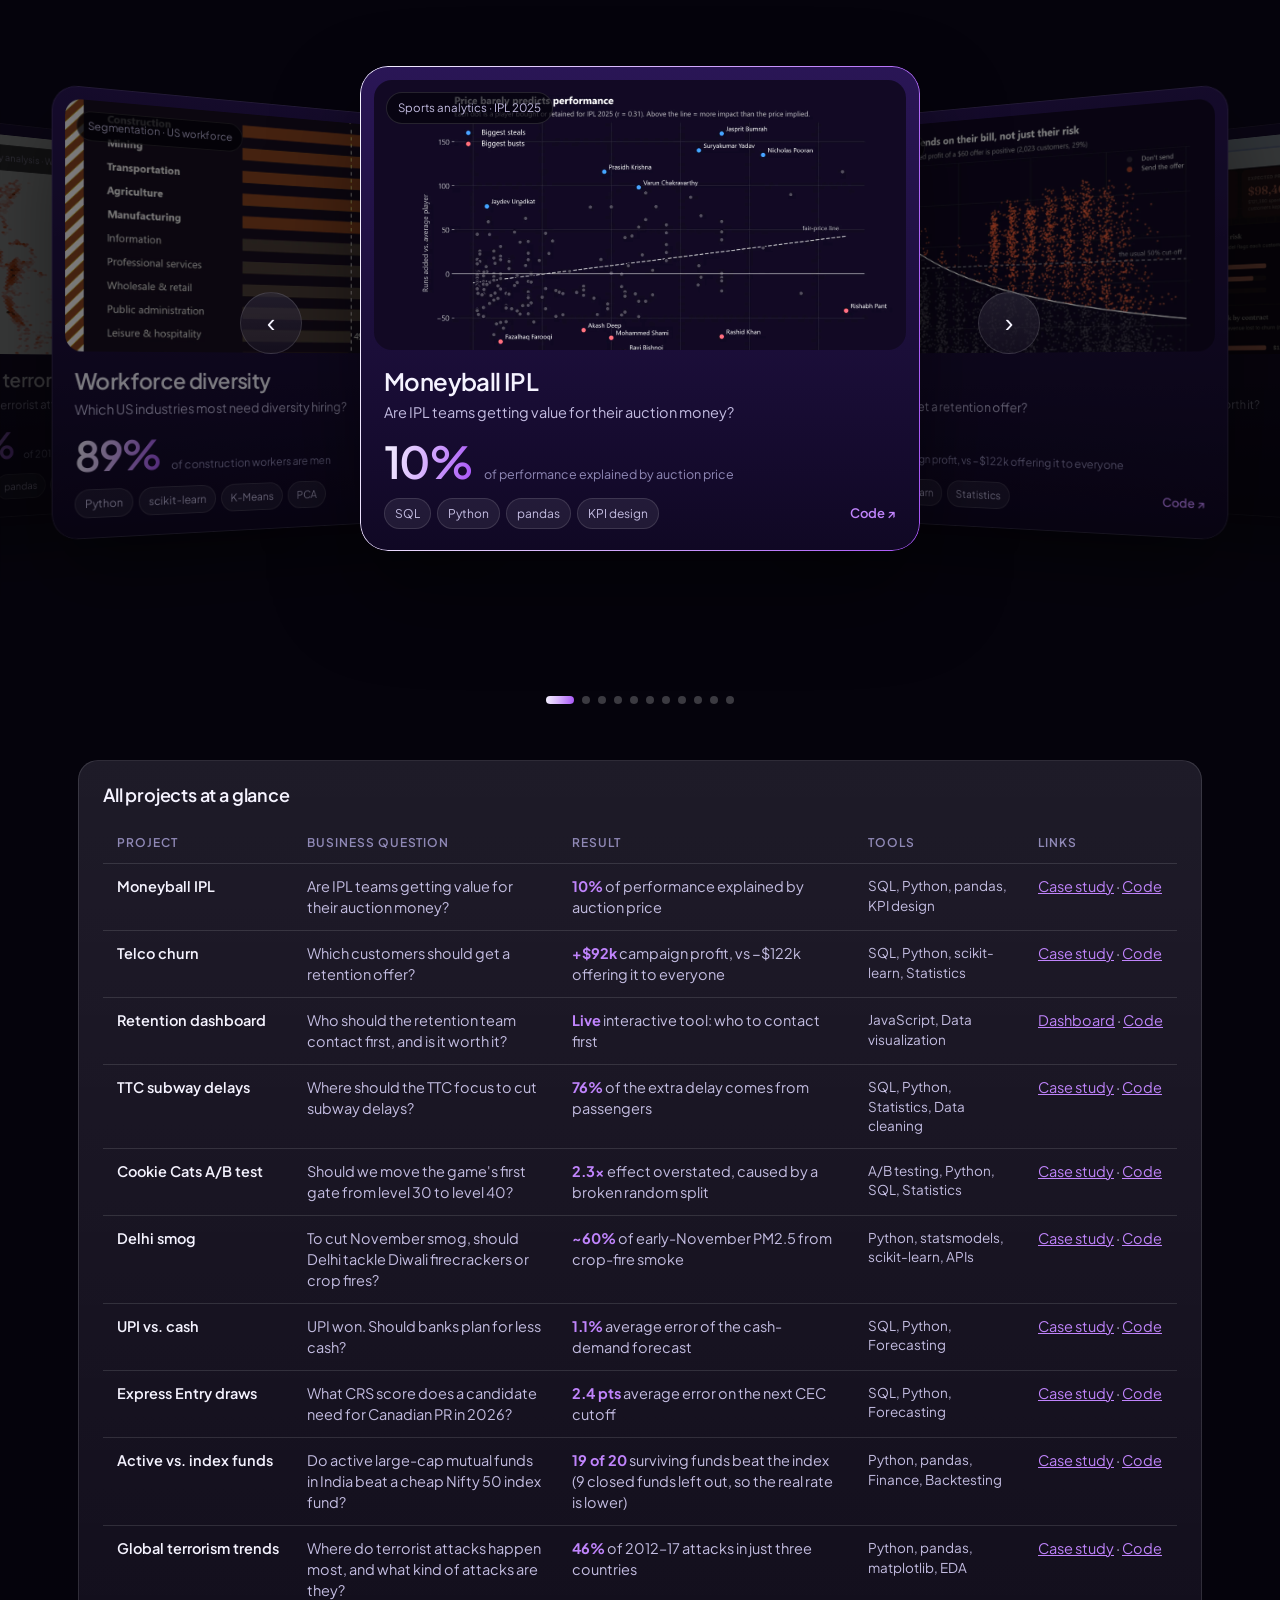
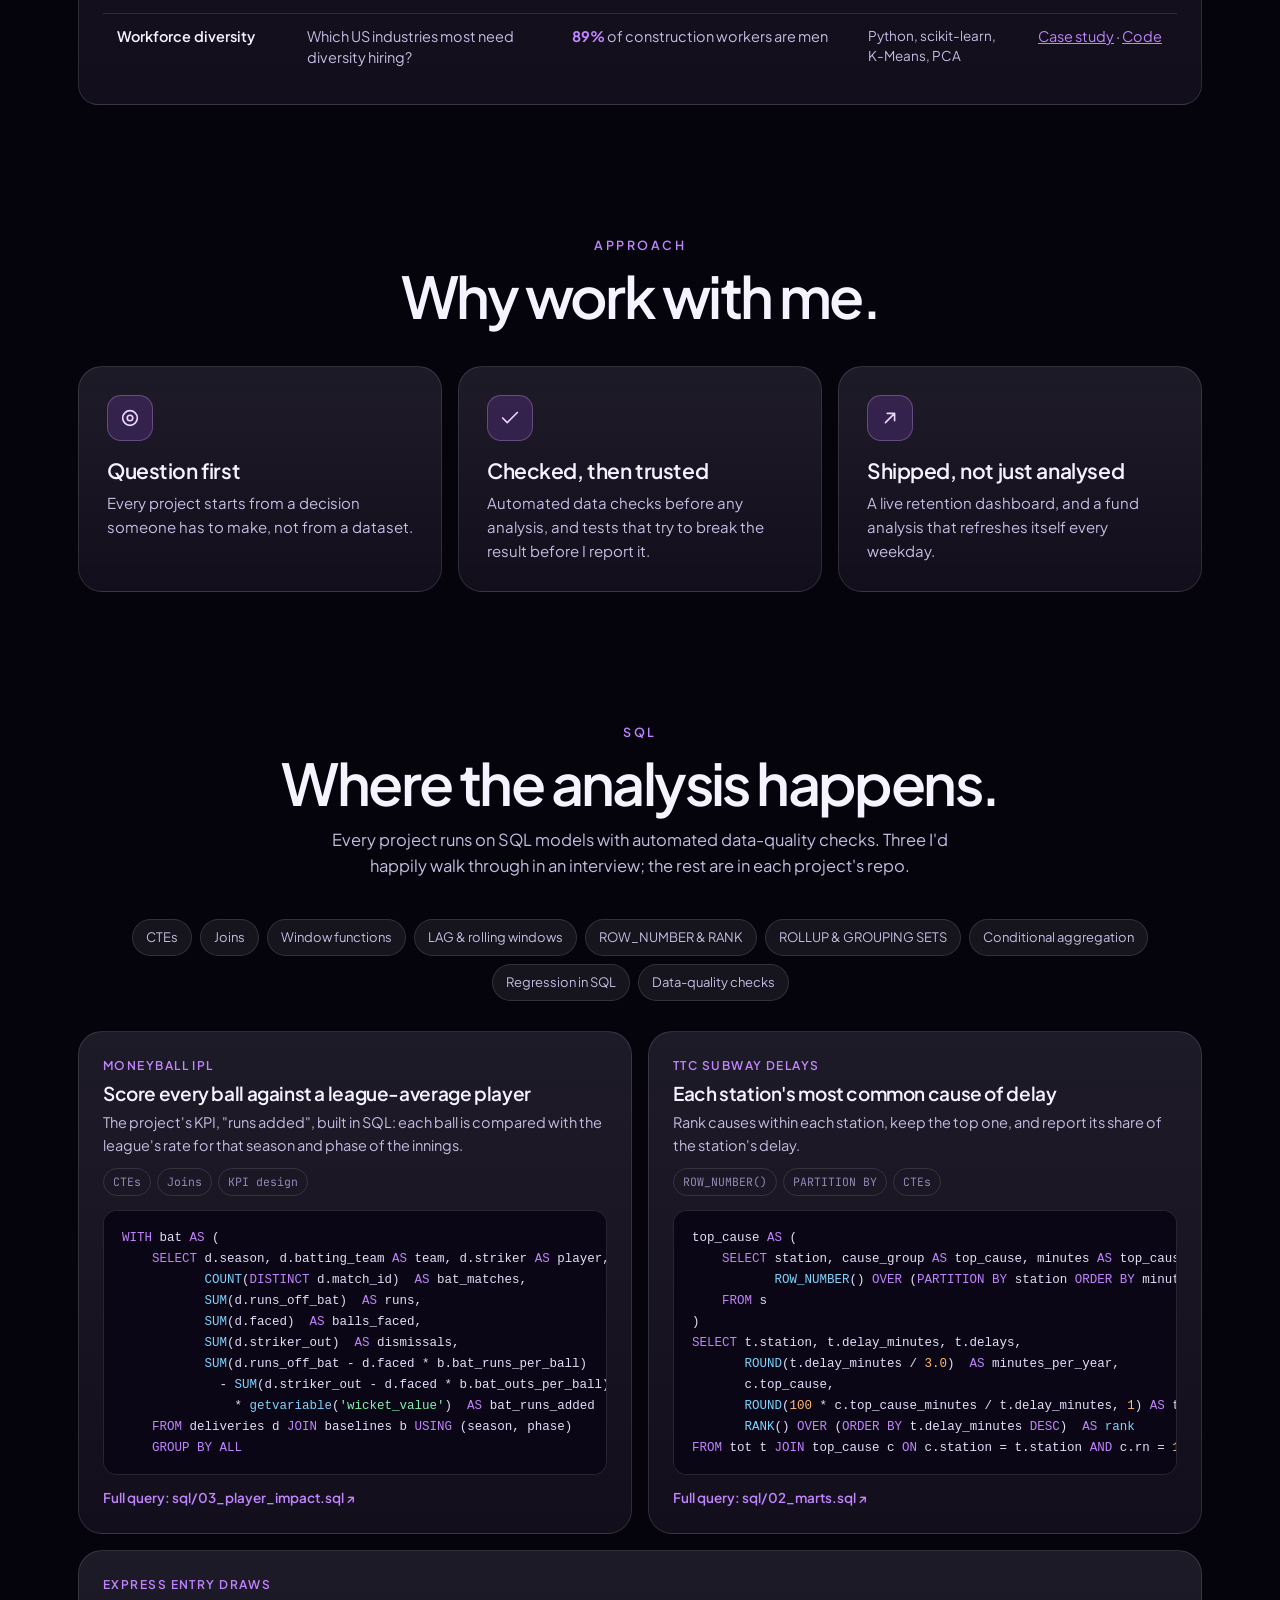
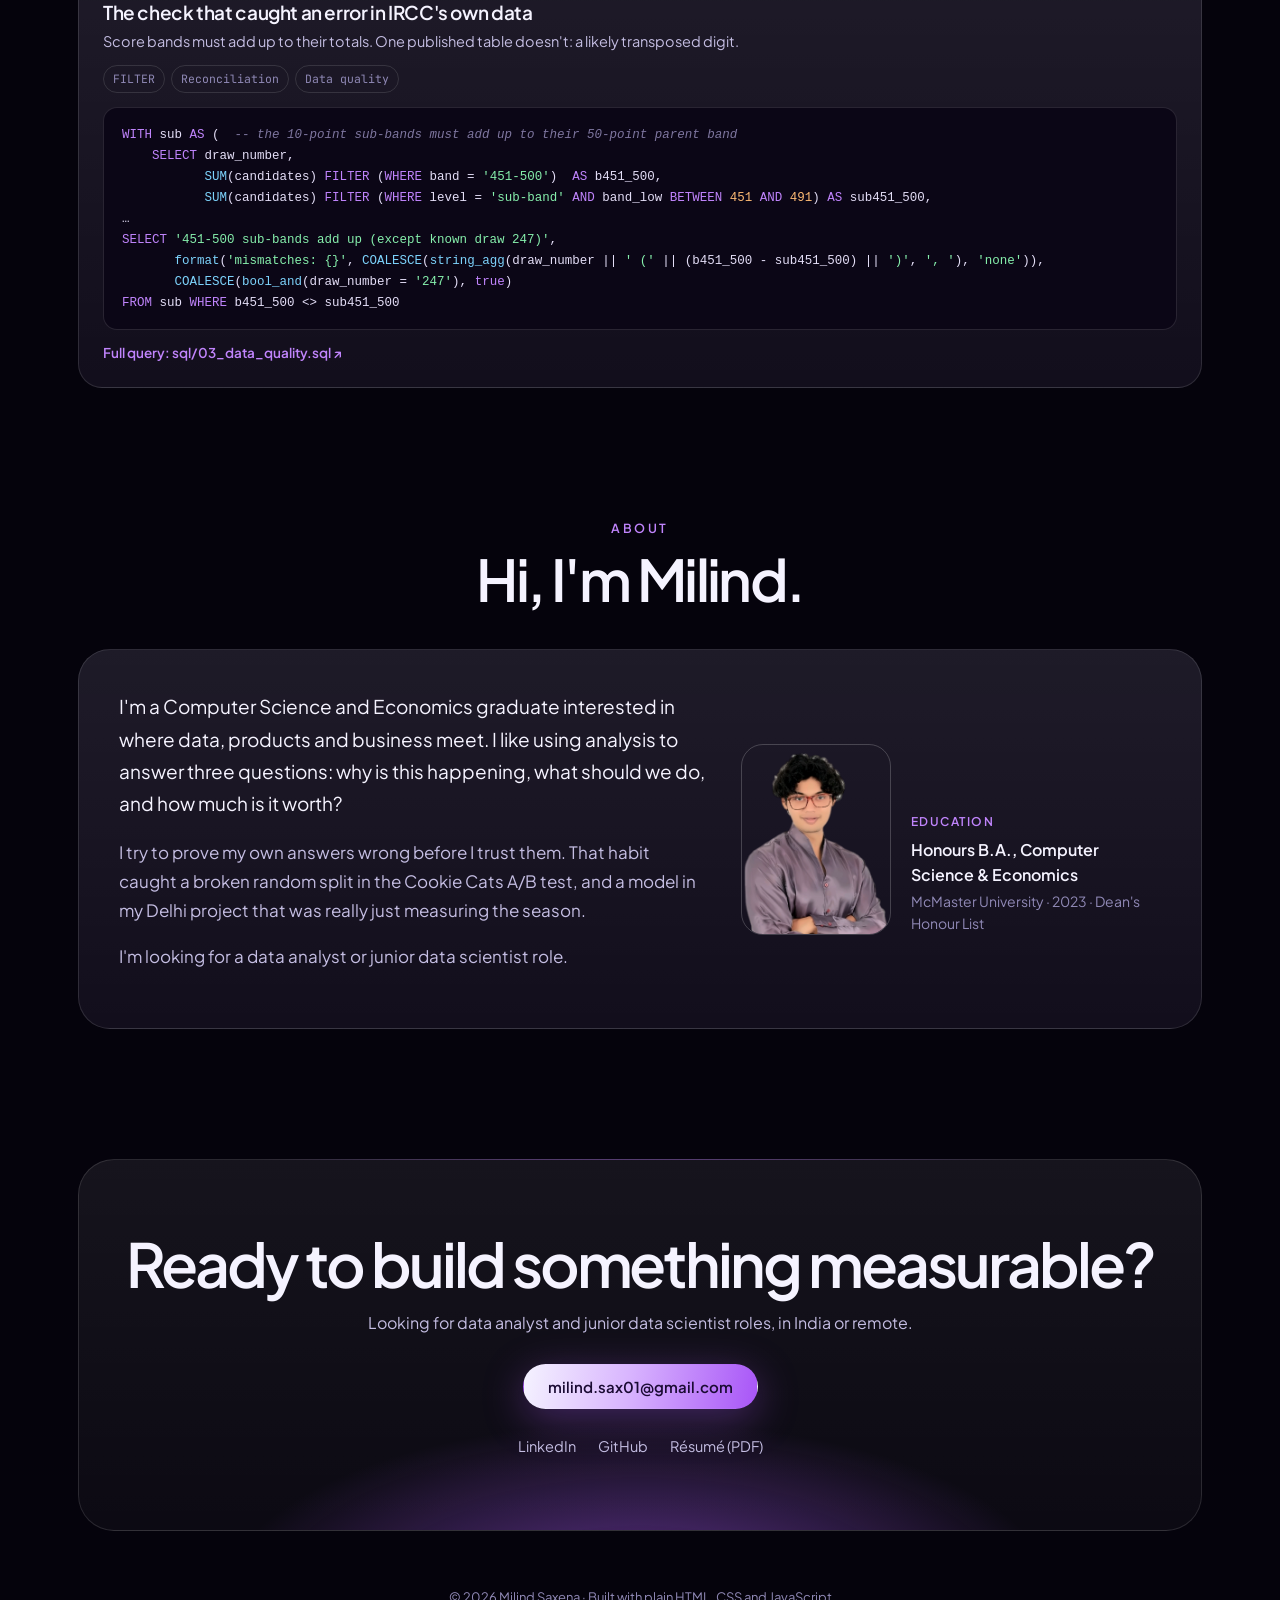
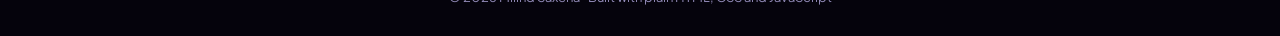
==== commit c39e5ac9: "Fix laggy scrolling The background glow was a huge blurred layer animating nonstop, and every glass " ====
--- a/index.html
+++ b/index.html
@@ -20,7 +20,7 @@
   <link rel="preconnect" href="https://fonts.googleapis.com">
   <link rel="preconnect" href="https://fonts.gstatic.com" crossorigin>
   <link href="https://fonts.googleapis.com/css2?family=Plus+Jakarta+Sans:wght@400;500;600;700;800&family=JetBrains+Mono:wght@400;500&display=swap" rel="stylesheet">
-  <link rel="stylesheet" href="styles.css?v=4">
+  <link rel="stylesheet" href="styles.css?v=5">
   <script>document.documentElement.classList.add("js");</script>
 </head>
 <body>
--- a/styles.css
+++ b/styles.css
@@ -30,14 +30,13 @@
   margin: 0; min-height: 100vh; overflow-x: hidden; color: var(--ink); font-family: var(--sans);
   font-size: 16px; line-height: 1.6; -webkit-font-smoothing: antialiased; text-rendering: optimizeLegibility;
 }
-/* slow-moving aurora light and a few stars, behind everything */
+/* soft aurora light and a few stars, behind everything (static: a moving blurred layer made scrolling janky) */
 body::before {
-  content: ""; position: fixed; inset: -20%; z-index: -2; pointer-events: none; opacity: 0.4; filter: blur(70px);
+  content: ""; position: fixed; inset: -20%; z-index: -2; pointer-events: none; opacity: 0.4;
   background:
-    radial-gradient(34% 30% at 22% 14%, #6d28d9, transparent 70%),
-    radial-gradient(30% 28% at 84% 22%, #4c1d95, transparent 70%),
-    radial-gradient(30% 26% at 50% 70%, #a21caf, transparent 72%);
-  animation: aurora 24s ease-in-out infinite alternate;
+    radial-gradient(40% 36% at 22% 14%, #6d28d9, transparent 80%),
+    radial-gradient(36% 34% at 84% 22%, #4c1d95, transparent 80%),
+    radial-gradient(36% 32% at 50% 70%, #a21caf, transparent 82%);
 }
 body::after {
   content: ""; position: fixed; inset: 0; z-index: -1; pointer-events: none; opacity: 0.5;
@@ -47,7 +46,6 @@
     radial-gradient(1px 1px at 22% 84%, #fff, transparent), radial-gradient(1.5px 1.5px at 58% 34%, #fff, transparent),
     radial-gradient(1px 1px at 6% 52%, #fff, transparent), radial-gradient(1px 1px at 94% 44%, #fff, transparent);
 }
-@keyframes aurora { to { transform: translate(5%, 4%) scale(1.12); } }
 
 h1, h2, h3, h4 { margin: 0; font-weight: 600; letter-spacing: -0.02em; line-height: 1.15; }
 p { margin: 0 0 1em; }
@@ -62,9 +60,8 @@
 .sr-only { position: absolute; width: 1px; height: 1px; overflow: hidden; clip: rect(0 0 0 0); white-space: nowrap; }
 
 .glass {
-  background: linear-gradient(180deg, rgba(255, 255, 255, 0.085), rgba(255, 255, 255, 0.035));
+  background: linear-gradient(180deg, rgba(255, 255, 255, 0.09), rgba(255, 255, 255, 0.04)), rgba(12, 7, 26, 0.55);
   border: 1px solid var(--line);
-  -webkit-backdrop-filter: blur(20px) saturate(140%); backdrop-filter: blur(20px) saturate(140%);
 }
 .grad-text { background: var(--grad); -webkit-background-clip: text; background-clip: text; color: transparent; }
 
@@ -167,8 +164,8 @@
 .cc-card { position: relative; }
 .gcard {
   position: relative; height: 100%; border-radius: 28px; padding: 14px;
-  background: linear-gradient(180deg, rgba(46, 24, 92, 0.72), rgba(16, 8, 36, 0.84));
-  -webkit-backdrop-filter: blur(20px); backdrop-filter: blur(20px); box-shadow: 0 40px 90px rgba(0, 0, 0, 0.45);
+  background: linear-gradient(180deg, #2a1656, #100824);
+  box-shadow: 0 40px 90px rgba(0, 0, 0, 0.45);
 }
 .gcard::before {
   content: ""; position: absolute; inset: 0; border-radius: inherit; padding: 1.2px; background: var(--line); pointer-events: none;
@@ -196,14 +193,14 @@
 .js .cc-track { display: block; position: relative; height: 100%; transform-style: preserve-3d; }
 .js .cc-card {
   position: absolute; left: 50%; top: 24px; width: 560px; opacity: 0; pointer-events: none;
-  transform: translateX(-50%) translateZ(-500px); transition: transform 0.5s cubic-bezier(0.2, 0.7, 0.2, 1), opacity 0.4s ease;
+  transform: translateX(-50%) translateZ(-500px); transition: transform 0.5s cubic-bezier(0.2, 0.7, 0.2, 1), opacity 0.4s ease, filter 0.4s ease;
 }
 .js .cc:not(.ready) .cc-card { transition: none; }
 .js .cc-card[data-pos="0"] { transform: translateX(-50%) translateZ(0); opacity: 1; z-index: 5; pointer-events: auto; }
-.js .cc-card[data-pos="1"] { transform: translateX(calc(-50% + 70%)) translateZ(-260px) rotateY(-34deg); opacity: 0.7; z-index: 4; pointer-events: auto; }
-.js .cc-card[data-pos="-1"] { transform: translateX(calc(-50% - 70%)) translateZ(-260px) rotateY(34deg); opacity: 0.7; z-index: 4; pointer-events: auto; }
-.js .cc-card[data-pos="2"] { transform: translateX(calc(-50% + 118%)) translateZ(-520px) rotateY(-46deg); opacity: 0.25; z-index: 3; }
-.js .cc-card[data-pos="-2"] { transform: translateX(calc(-50% - 118%)) translateZ(-520px) rotateY(46deg); opacity: 0.25; z-index: 3; }
+.js .cc-card[data-pos="1"] { transform: translateX(calc(-50% + 70%)) translateZ(-260px) rotateY(-34deg); opacity: 1; filter: brightness(0.5); z-index: 4; pointer-events: auto; }
+.js .cc-card[data-pos="-1"] { transform: translateX(calc(-50% - 70%)) translateZ(-260px) rotateY(34deg); opacity: 1; filter: brightness(0.5); z-index: 4; pointer-events: auto; }
+.js .cc-card[data-pos="2"] { transform: translateX(calc(-50% + 118%)) translateZ(-520px) rotateY(-46deg); opacity: 1; filter: brightness(0.22); z-index: 3; }
+.js .cc-card[data-pos="-2"] { transform: translateX(calc(-50% - 118%)) translateZ(-520px) rotateY(46deg); opacity: 1; filter: brightness(0.22); z-index: 3; }
 .js .cc-card:not([data-pos="0"]) { cursor: pointer; }
 .js .cc-prev, .js .cc-next {
   display: grid; place-items: center; position: absolute; top: 250px; z-index: 8; width: 62px; height: 62px; border-radius: 50%;
@@ -362,9 +359,6 @@
   .impact-box { grid-template-columns: 1fr; }
   .impact-box .ib-half:nth-of-type(3) { border-left: 0; }
   .impact-box .ib-impact dd { flex-direction: column; align-items: flex-start; gap: 8px; }
-  /* lighter effects on phones */
-  body::before { animation: none; filter: blur(50px); }
-  .glass, .gcard { -webkit-backdrop-filter: blur(10px); backdrop-filter: blur(10px); }
 }
 @media (max-width: 420px) {
   .case-facts { grid-template-columns: 1fr; }
@@ -372,7 +366,6 @@
 }
 @media (prefers-reduced-motion: reduce) {
   html { scroll-behavior: auto; }
-  body::before { animation: none; }
   .board { transform: none; transition: none; }
   .js .cc-card, .cc-dot, .btn, .js .reveal { transition: none; }
   .js .reveal { opacity: 1; transform: none; }
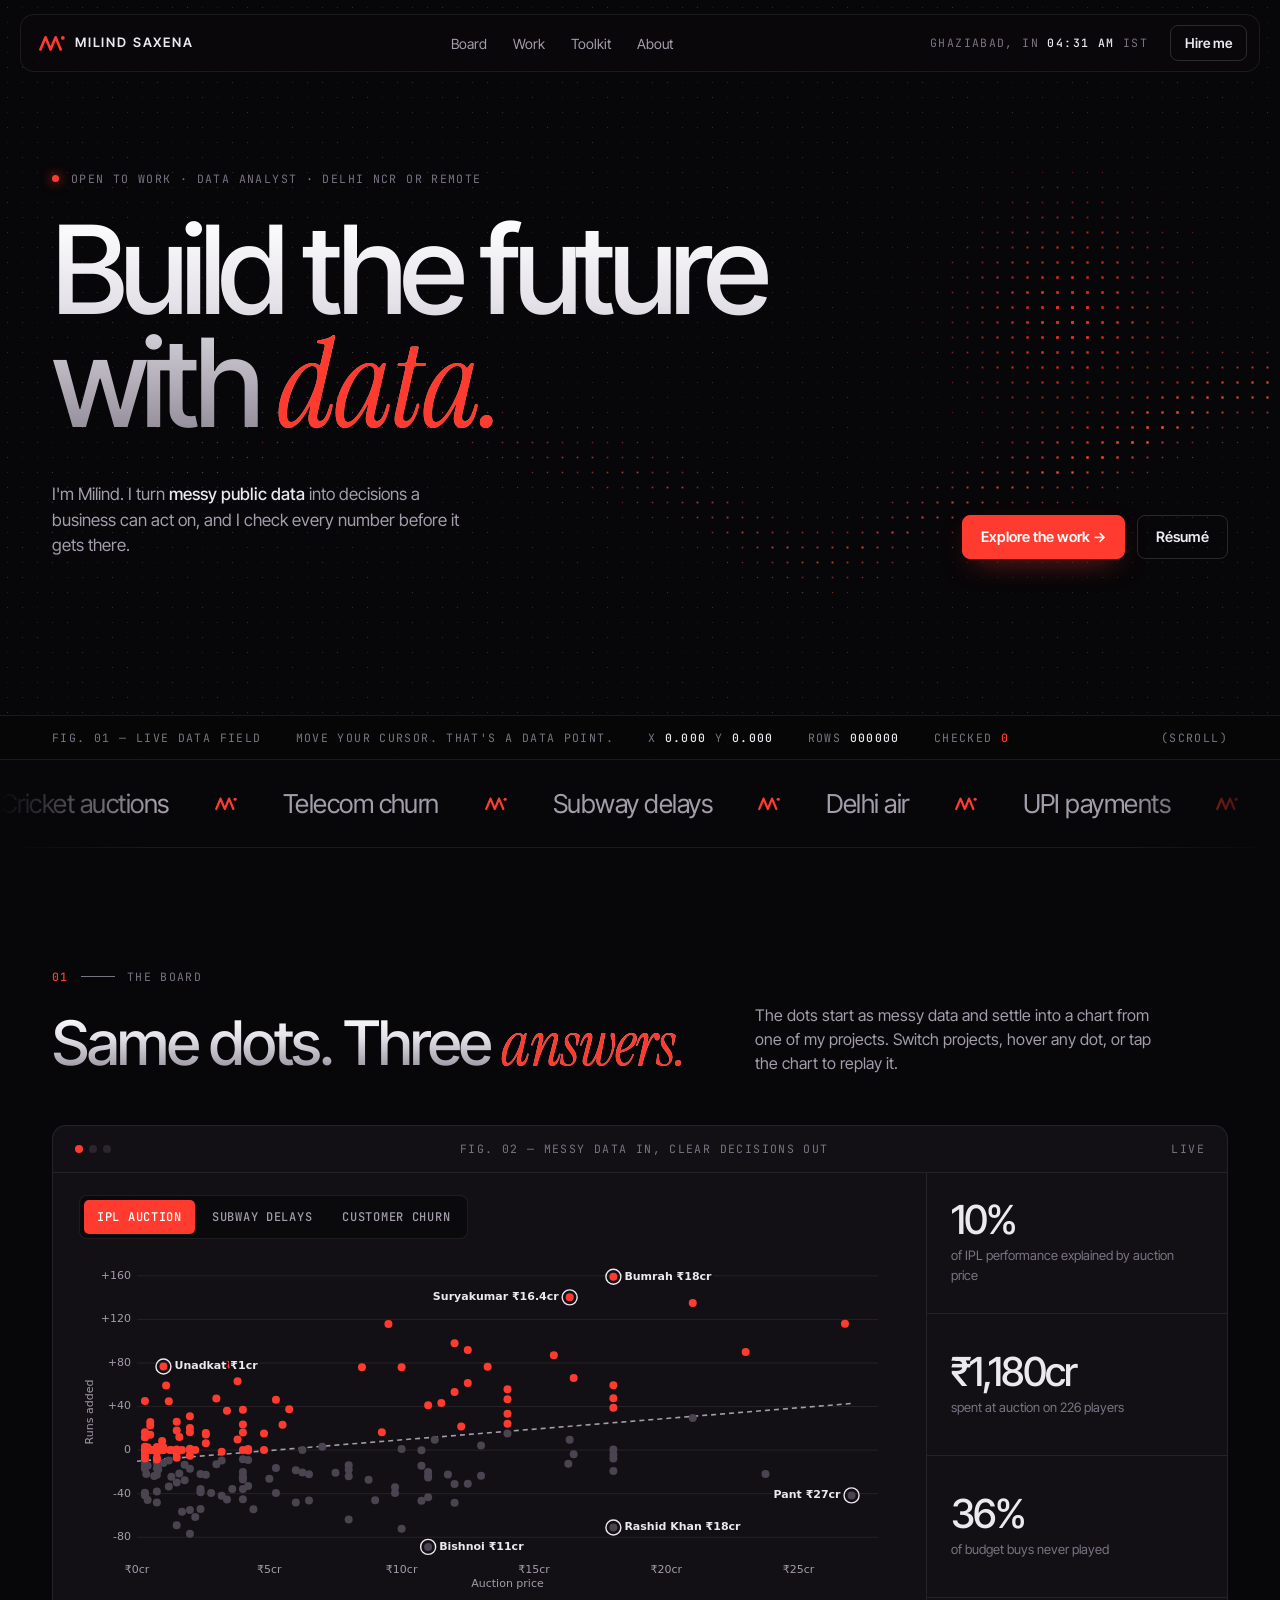
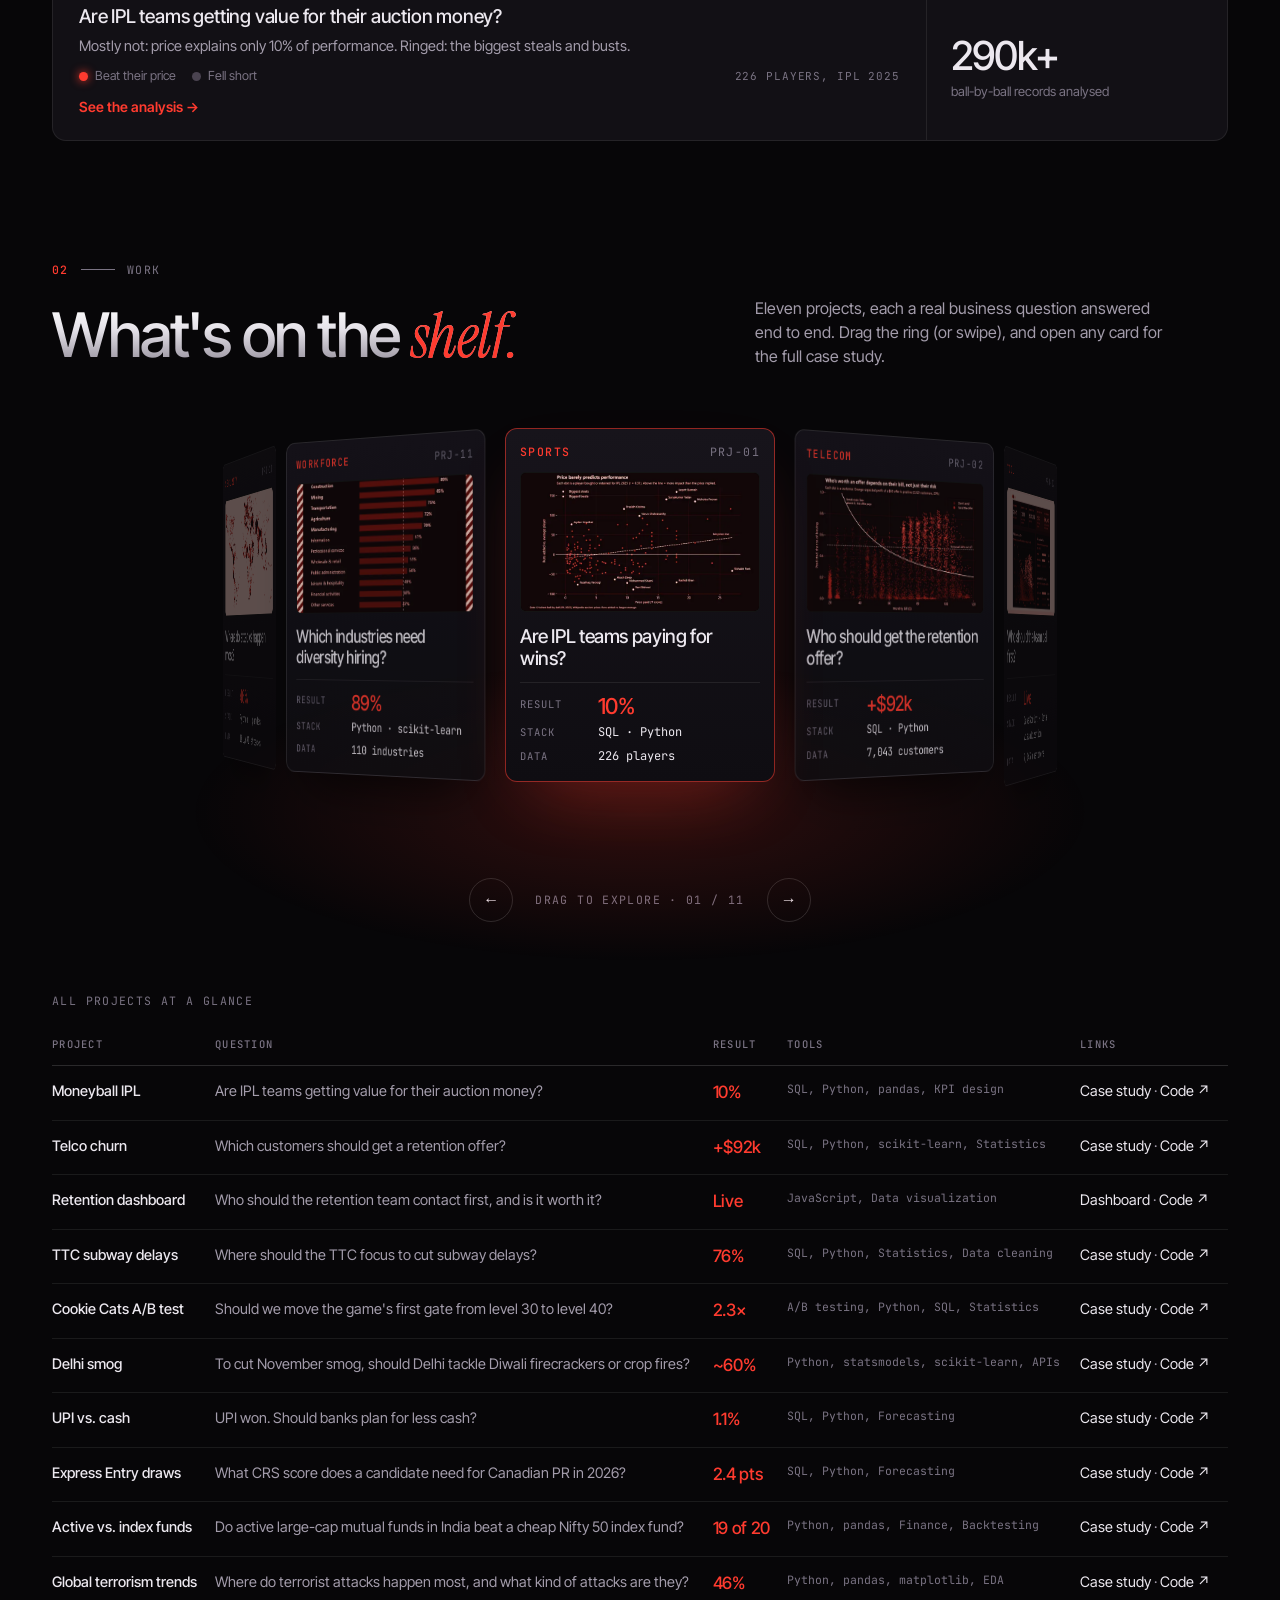
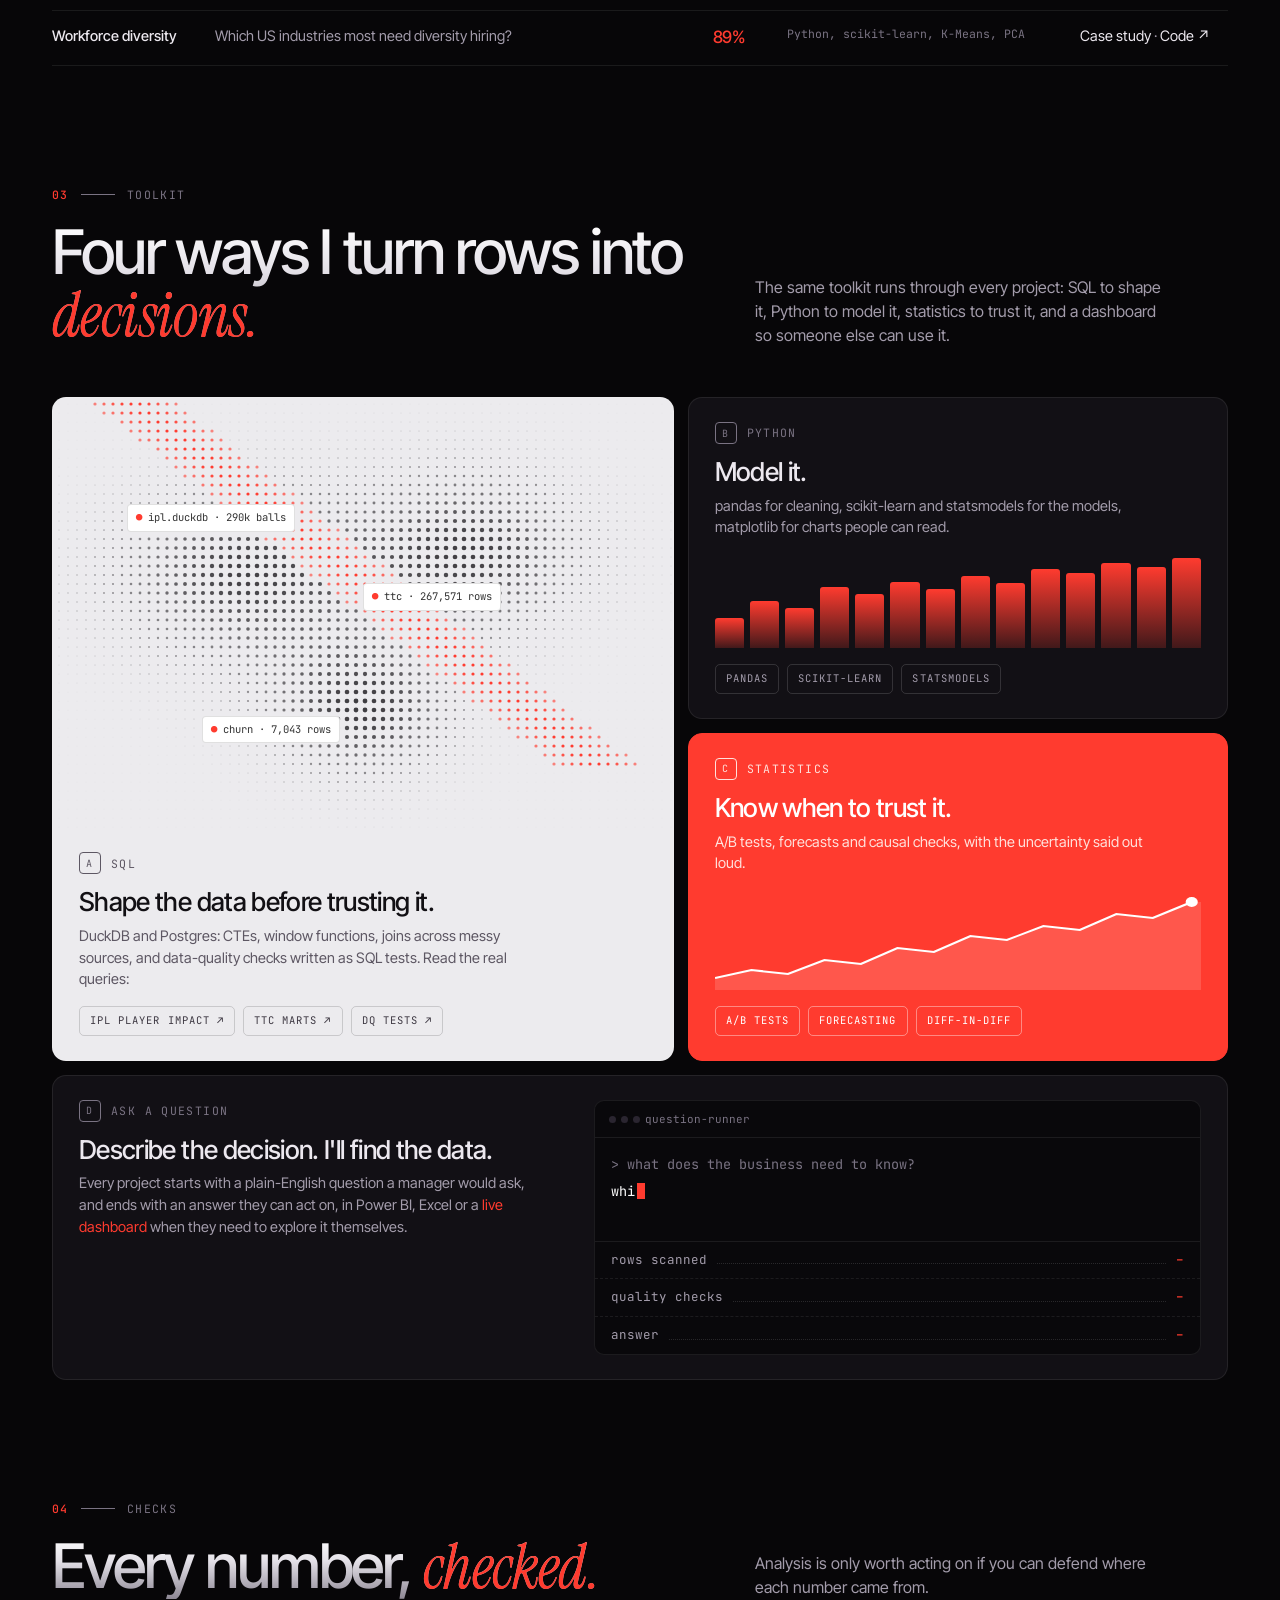
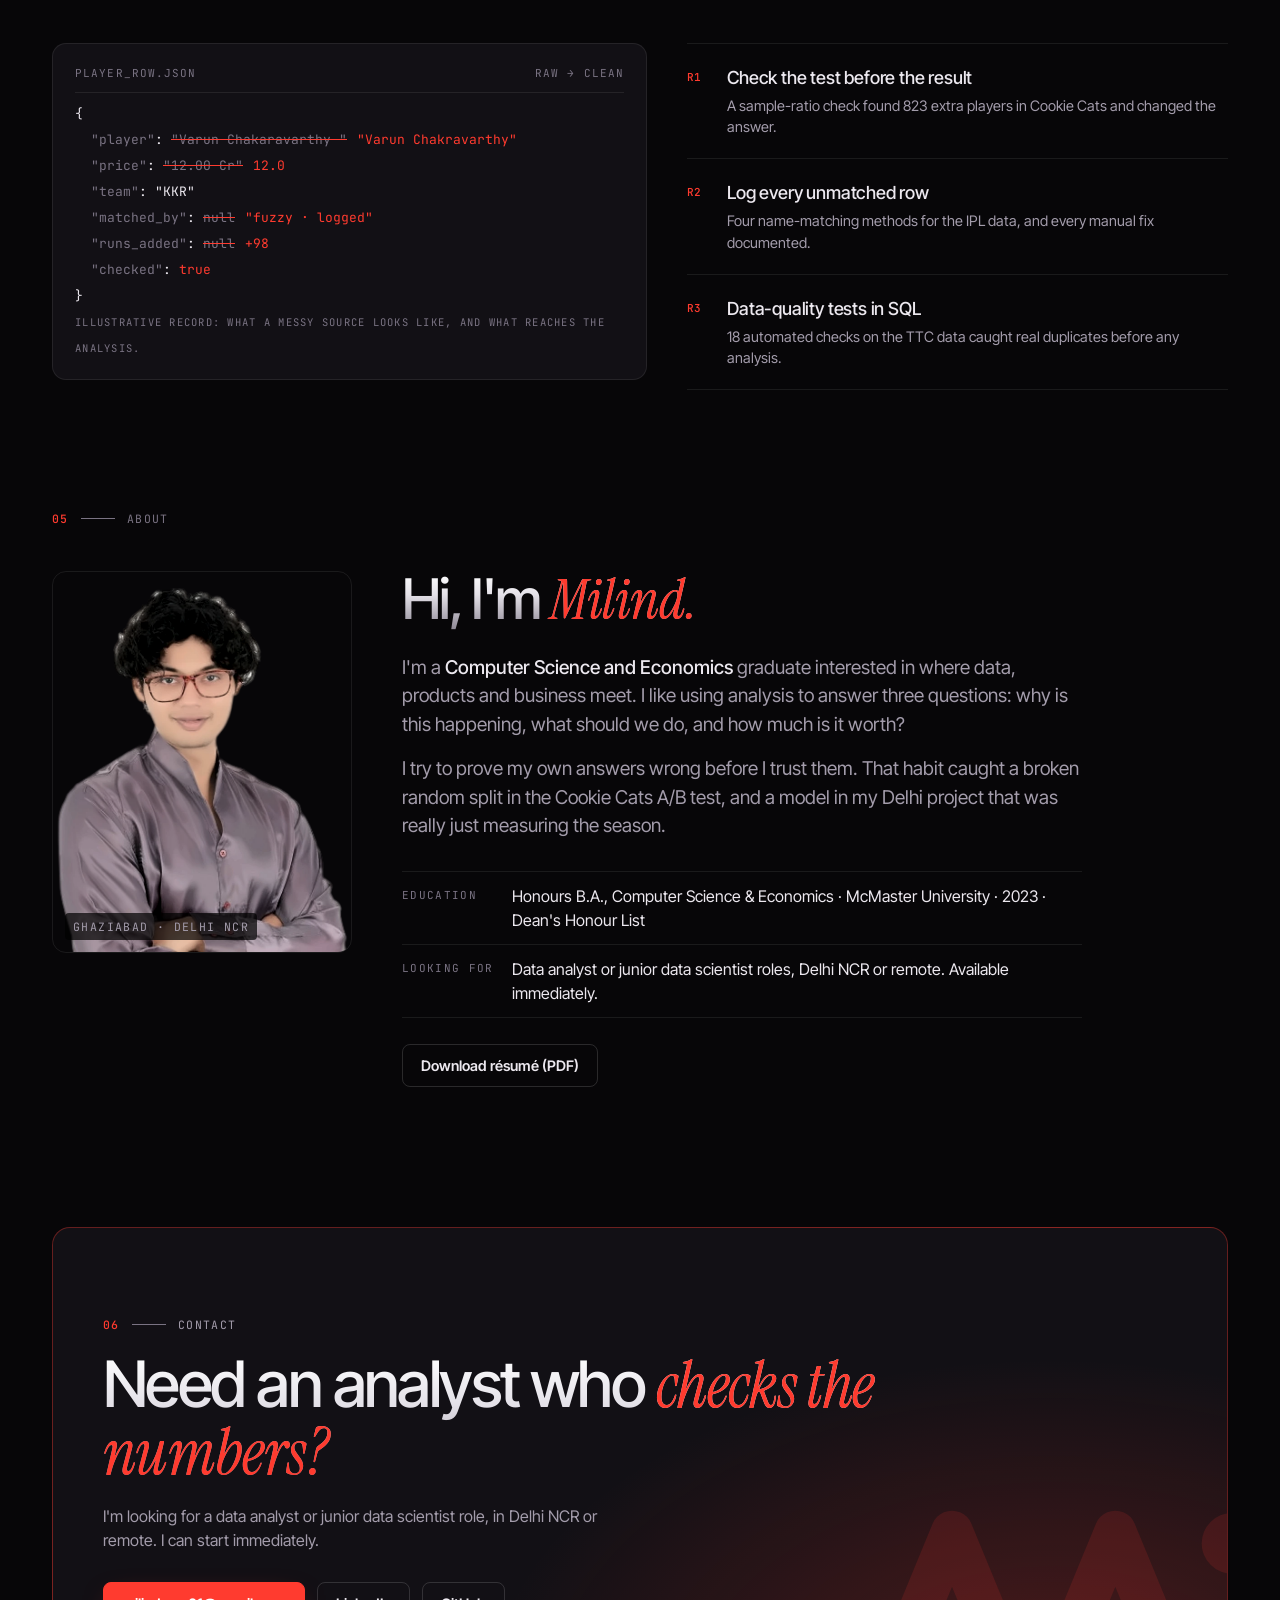
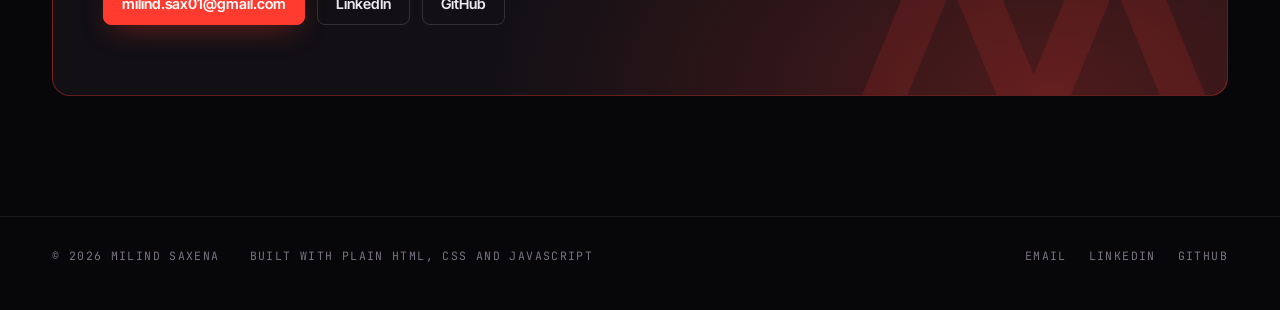
==== commit fb3eb8ba: "New design: dark red theme, project ring, rebuilt case studies Homepage keeps the interactive board " ====
--- a/index.html
+++ b/index.html
@@ -2,7 +2,7 @@
 <html lang="en">
 <head>
   <meta charset="utf-8">
-  <meta name="viewport" content="width=device-width, initial-scale=1">
+  <meta name="viewport" content="width=device-width, initial-scale=1, viewport-fit=cover">
   <title>Milind Saxena · Data Analyst</title>
   <meta name="description" content="Milind Saxena, data analyst in Delhi NCR: SQL, Python and statistics turned into business decisions, from IPL auction value and Delhi's smog to Toronto's subway delays and churn targeting.">
   <meta property="og:title" content="Milind Saxena · Data Analyst">
@@ -14,52 +14,51 @@
   <meta property="og:image:height" content="630">
   <meta property="og:image:alt" content="Milind Saxena, data analyst: I turn messy data into business decisions.">
   <meta name="twitter:card" content="summary_large_image">
-  <meta name="theme-color" content="#05030c">
+  <meta name="theme-color" content="#070608">
   <link rel="icon" href="assets/favicon.svg" type="image/svg+xml">
   <link rel="apple-touch-icon" href="assets/apple-touch-icon.png">
   <link rel="preconnect" href="https://fonts.googleapis.com">
   <link rel="preconnect" href="https://fonts.gstatic.com" crossorigin>
-  <link href="https://fonts.googleapis.com/css2?family=Plus+Jakarta+Sans:wght@400;500;600;700;800&family=JetBrains+Mono:wght@400;500&display=swap" rel="stylesheet">
-  <link rel="stylesheet" href="styles.css?v=5">
-  <script>document.documentElement.classList.add("js");</script>
+  <link href="https://fonts.googleapis.com/css2?family=Instrument+Serif:ital@1&family=Inter+Tight:wght@400;500;600&family=JetBrains+Mono:wght@400;500&display=swap" rel="stylesheet">
+  <link rel="stylesheet" href="signal.css?v=1">
 </head>
 <body>
-  <a class="skip-link" href="#work">Skip to projects</a>
-
-  <header class="site-header">
-    <div class="pill">
-      <a class="brand" href="#top" aria-label="Milind Saxena, back to top">
-        <svg class="brand-mark" viewBox="0 0 24 24" aria-hidden="true"><rect x="3" y="12" width="4" height="9" rx="1" fill="currentColor"/><rect x="10" y="7" width="4" height="14" rx="1" fill="currentColor"/><rect x="17" y="3" width="4" height="18" rx="1" fill="currentColor"/></svg>
-        <span>Milind Saxena</span>
-      </a>
-      <nav aria-label="Main">
-        <a href="#work">Work</a>
-        <a href="#sql">SQL</a>
-        <a href="projects/retention-dashboard.html">Dashboard</a>
-        <a href="#about">About</a>
-      </nav>
-      <a class="hire" href="#contact">Hire me</a>
-    </div>
+  <a class="skip-link" href="#board">Skip to the work</a>
+  <svg width="0" height="0" style="position:absolute" aria-hidden="true"><symbol id="mark" viewBox="0 0 36 24"><path d="M2 21 L9 4 L16 21 L23 4 L30 21" fill="none" stroke="currentColor" stroke-width="3.6" stroke-linejoin="round" stroke-linecap="round"/><circle cx="33" cy="5" r="2.6" fill="currentColor"/></symbol></svg>
+
+  <header class="nav">
+    <a class="logo" href="#top" aria-label="Milind Saxena, back to top"><svg aria-hidden="true"><use href="#mark"/></svg>MILIND SAXENA</a>
+    <nav aria-label="Main"><a href="#board">Board</a><a href="#work">Work</a><a href="#skills">Toolkit</a><a href="#about">About</a></nav>
+    <span class="clock mono">Ghaziabad, IN <b id="clock">--:--</b> IST</span>
+    <a class="btn sm" href="#contact">Hire me</a>
   </header>
 
   <main id="top">
-    <div class="hz">
+    <section class="hero">
+      <canvas id="field" aria-hidden="true"></canvas>
       <div class="wrap">
-        <span class="chip-status glass"><i></i>Data analyst · Delhi NCR or remote</span>
-        <h1>Build the future<br>with <span>data.</span></h1>
-        <p class="lede">I'm Milind. I turn messy public data into decisions a business can act on, and I check every number before it gets there.</p>
-        <div class="hero-actions">
-          <a class="btn btn-primary" href="#work">Explore the work</a>
-          <a class="btn glass" href="assets/Milind_Saxena_Resume.pdf">Résumé</a>
-        </div>
-      </div>
-      <div class="beam" aria-hidden="true"></div>
-      <div class="planet" aria-hidden="true"></div>
-    </div>
-
-    <div class="wrap board-stage">
-      <div class="board glass">
-        <!-- Animated chart: the same dots re-form into a chart from each project -->
+        <p class="kick mono"><b></b>Open to work · Data analyst · Delhi NCR or remote</p>
+        <h1 class="metal">Build the future<br>with <span class="it">data.</span></h1>
+        <div class="hero-row">
+          <p>I'm Milind. I turn <b>messy public data</b> into decisions a business can act on, and I check every number before it gets there.</p>
+          <div class="acts"><a class="btn red" href="#work">Explore the work →</a><a class="btn" href="assets/Milind_Saxena_Resume.pdf">Résumé</a></div>
+        </div>
+      </div>
+      <div class="telemetry mono" aria-hidden="true"><div class="wrap">
+        <span>Fig. 01 — Live data field</span><span class="hide-sm">Move your cursor. That's a data point.</span>
+        <span class="hide-sm">X <b id="tx">0.000</b> Y <b id="ty">0.000</b></span><span class="hide-sm">Rows <b id="trows">000000</b></span>
+        <span class="hide-sm">Checked <b class="r" id="tchk">0</b></span><span class="push">(Scroll)</span>
+      </div></div>
+    </section>
+
+    <div class="marq" aria-hidden="true"><div><span>Cricket auctions <svg aria-hidden="true"><use href="#mark"/></svg></span><span>Telecom churn <svg aria-hidden="true"><use href="#mark"/></svg></span><span>Subway delays <svg aria-hidden="true"><use href="#mark"/></svg></span><span>Delhi air <svg aria-hidden="true"><use href="#mark"/></svg></span><span>UPI payments <svg aria-hidden="true"><use href="#mark"/></svg></span><span>Canada PR draws <svg aria-hidden="true"><use href="#mark"/></svg></span><span>Mobile games <svg aria-hidden="true"><use href="#mark"/></svg></span><span>Mutual funds <svg aria-hidden="true"><use href="#mark"/></svg></span><span>Workforce <svg aria-hidden="true"><use href="#mark"/></svg></span><span>Cricket auctions <svg aria-hidden="true"><use href="#mark"/></svg></span><span>Telecom churn <svg aria-hidden="true"><use href="#mark"/></svg></span><span>Subway delays <svg aria-hidden="true"><use href="#mark"/></svg></span><span>Delhi air <svg aria-hidden="true"><use href="#mark"/></svg></span><span>UPI payments <svg aria-hidden="true"><use href="#mark"/></svg></span><span>Canada PR draws <svg aria-hidden="true"><use href="#mark"/></svg></span><span>Mobile games <svg aria-hidden="true"><use href="#mark"/></svg></span><span>Mutual funds <svg aria-hidden="true"><use href="#mark"/></svg></span><span>Workforce <svg aria-hidden="true"><use href="#mark"/></svg></span></div></div>
+
+    <section class="sec wrap" id="board" aria-labelledby="board-title">
+      <p class="kick mono"><b>01</b><i></i>The board</p>
+      <div class="sec-head"><h2 class="metal" id="board-title">Same dots. Three <span class="it">answers.</span></h2>
+        <p>The dots start as messy data and settle into a chart from one of my projects. Switch projects, hover any dot, or tap the chart to replay it.</p></div>
+      <div class="board panel">
+        <div class="board-top mono"><span class="dots" aria-hidden="true"><i></i><i></i><i></i></span><span class="mid">Fig. 02 — Messy data in, clear decisions out</span><span>Live</span></div>
         <figure class="hero-viz" aria-label="Animated charts from three of my projects">
           <div class="viz-tabs" role="group" aria-label="Choose a project">
             <button type="button" class="viz-tab" aria-pressed="true">IPL auction</button>
@@ -78,7 +77,7 @@
               <span class="viz-item"><span class="key key-lo" aria-hidden="true"></span><span class="viz-lo">Fell short</span></span>
               <span class="viz-note">226 players, IPL 2025</span>
             </p>
-            <a class="viz-link" href="projects/ipl.html">See the analysis <span aria-hidden="true">→</span></a>
+            <a class="viz-link" href="projects/ipl.html">See the analysis →</a>
           </figcaption>
         </figure>
         <div class="results" aria-live="polite">
@@ -88,365 +87,219 @@
           <a class="result" href="projects/ipl.html"><b>290k+</b><span>ball-by-ball records analysed</span></a>
         </div>
       </div>
-    </div>
-
-    <!-- work:start -->
-    <section id="work" class="wrap" aria-labelledby="work-title">
-      <div class="sh"><small>Selected work</small><h2 id="work-title">Questions, answered.</h2>
-        <p>Eleven real business questions, each answered end to end. Use the arrows or your keyboard, and click a project to open it.</p></div>
-      <div class="cc" tabindex="0" aria-roledescription="carousel" aria-label="Projects">
-        <ul class="cc-track">
-        <li class="cc-card" aria-roledescription="slide" aria-label="1 of 11: Moneyball IPL">
-          <div class="gcard">
-            <div class="gimg"><img src="assets/cards/ipl.webp" width="1280" height="800" loading="lazy" alt=""><span class="gk">Sports analytics · IPL 2025</span></div>
-            <div class="gb">
-              <h3><a href="projects/ipl.html" aria-label="Moneyball IPL: case study">Moneyball IPL</a></h3>
-              <p class="gq">Are IPL teams getting value for their auction money?</p>
-              <div class="gv"><b class="grad-text">10%</b><span>of performance explained by auction price</span></div>
-              <div class="gfoot"><ul class="tags" aria-label="Tools"><li>SQL</li><li>Python</li><li>pandas</li><li>KPI design</li></ul><a class="gcode" href="https://github.com/BoredMongoose/ipl-moneyball">Code ↗</a></div>
-            </div>
-          </div>
-        </li>
-        <li class="cc-card" aria-roledescription="slide" aria-label="2 of 11: Telco churn">
-          <div class="gcard">
-            <div class="gimg"><img src="assets/cards/churn.webp" width="1280" height="800" loading="lazy" alt=""><span class="gk">Customer analytics · Telecom</span></div>
-            <div class="gb">
-              <h3><a href="projects/churn.html" aria-label="Telco churn: case study">Telco churn</a></h3>
-              <p class="gq">Which customers should get a retention offer?</p>
-              <div class="gv"><b class="grad-text">+$92k</b><span>campaign profit, vs −$122k offering it to everyone</span></div>
-              <div class="gfoot"><ul class="tags" aria-label="Tools"><li>SQL</li><li>Python</li><li>scikit-learn</li><li>Statistics</li></ul><a class="gcode" href="https://github.com/BoredMongoose/telco-churn-profit">Code ↗</a></div>
-            </div>
-          </div>
-        </li>
-        <li class="cc-card" aria-roledescription="slide" aria-label="3 of 11: Retention dashboard">
-          <div class="gcard">
-            <div class="gimg"><img src="assets/cards/dashboard.webp" width="1280" height="800" loading="lazy" alt=""><span class="gk">Interactive tool · Telecom</span></div>
-            <div class="gb">
-              <h3><a href="projects/retention-dashboard.html" aria-label="Retention dashboard: live dashboard">Retention dashboard</a></h3>
-              <p class="gq">Who should the retention team contact first, and is it worth it?</p>
-              <div class="gv"><b class="grad-text">Live</b><span>interactive tool: who to contact first</span></div>
-              <div class="gfoot"><ul class="tags" aria-label="Tools"><li>JavaScript</li><li>Data visualization</li></ul><a class="gcode" href="https://github.com/BoredMongoose/BoredMongoose.github.io/blob/main/assets/dashboard.js">Code ↗</a></div>
-            </div>
-          </div>
-        </li>
-        <li class="cc-card" aria-roledescription="slide" aria-label="4 of 11: TTC subway delays">
-          <div class="gcard">
-            <div class="gimg"><img src="assets/cards/ttc.webp" width="1280" height="800" loading="lazy" alt=""><span class="gk">Operations analytics · Toronto</span></div>
-            <div class="gb">
-              <h3><a href="projects/ttc.html" aria-label="TTC subway delays: case study">TTC subway delays</a></h3>
-              <p class="gq">Where should the TTC focus to cut subway delays?</p>
-              <div class="gv"><b class="grad-text">76%</b><span>of the extra delay comes from passengers</span></div>
-              <div class="gfoot"><ul class="tags" aria-label="Tools"><li>SQL</li><li>Python</li><li>Statistics</li><li>Data cleaning</li></ul><a class="gcode" href="https://github.com/BoredMongoose/ttc-subway-delays">Code ↗</a></div>
-            </div>
-          </div>
-        </li>
-        <li class="cc-card" aria-roledescription="slide" aria-label="5 of 11: Cookie Cats A/B test">
-          <div class="gcard">
-            <div class="gimg"><img src="assets/cards/ab-test.webp" width="1280" height="800" loading="lazy" alt=""><span class="gk">Product experimentation · Mobile game</span></div>
-            <div class="gb">
-              <h3><a href="projects/ab-test.html" aria-label="Cookie Cats A/B test: case study">Cookie Cats A/B test</a></h3>
-              <p class="gq">Should we move the game&#x27;s first gate from level 30 to level 40?</p>
-              <div class="gv"><b class="grad-text">2.3×</b><span>effect overstated, caused by a broken random split</span></div>
-              <div class="gfoot"><ul class="tags" aria-label="Tools"><li>A/B testing</li><li>Python</li><li>SQL</li><li>Statistics</li></ul><a class="gcode" href="https://github.com/BoredMongoose/ab-test-cookie-cats">Code ↗</a></div>
-            </div>
-          </div>
-        </li>
-        <li class="cc-card" aria-roledescription="slide" aria-label="6 of 11: Delhi smog">
-          <div class="gcard">
-            <div class="gimg"><img src="assets/cards/delhi.webp" width="1280" height="800" loading="lazy" alt=""><span class="gk">Environment &amp; health · Delhi</span></div>
-            <div class="gb">
-              <h3><a href="projects/delhi.html" aria-label="Delhi smog: case study">Delhi smog</a></h3>
-              <p class="gq">To cut November smog, should Delhi tackle Diwali firecrackers or crop fires?</p>
-              <div class="gv"><b class="grad-text">~60%</b><span>of early-November PM2.5 from crop-fire smoke</span></div>
-              <div class="gfoot"><ul class="tags" aria-label="Tools"><li>Python</li><li>statsmodels</li><li>scikit-learn</li><li>APIs</li></ul><a class="gcode" href="https://github.com/BoredMongoose/delhi-smog">Code ↗</a></div>
-            </div>
-          </div>
-        </li>
-        <li class="cc-card" aria-roledescription="slide" aria-label="7 of 11: UPI vs. cash">
-          <div class="gcard">
-            <div class="gimg"><img src="assets/cards/upi.webp" width="1280" height="800" loading="lazy" alt=""><span class="gk">Finance · India</span></div>
-            <div class="gb">
-              <h3><a href="projects/upi.html" aria-label="UPI vs. cash: case study">UPI vs. cash</a></h3>
-              <p class="gq">UPI won. Should banks plan for less cash?</p>
-              <div class="gv"><b class="grad-text">1.1%</b><span>average error of the cash-demand forecast</span></div>
-              <div class="gfoot"><ul class="tags" aria-label="Tools"><li>SQL</li><li>Python</li><li>Forecasting</li></ul><a class="gcode" href="https://github.com/BoredMongoose/upi-cash-paradox">Code ↗</a></div>
-            </div>
-          </div>
-        </li>
-        <li class="cc-card" aria-roledescription="slide" aria-label="8 of 11: Express Entry draws">
-          <div class="gcard">
-            <div class="gimg"><img src="assets/cards/express-entry.webp" width="1280" height="800" loading="lazy" alt=""><span class="gk">Immigration · Canada</span></div>
-            <div class="gb">
-              <h3><a href="projects/express-entry.html" aria-label="Express Entry draws: case study">Express Entry draws</a></h3>
-              <p class="gq">What CRS score does a candidate need for Canadian PR in 2026?</p>
-              <div class="gv"><b class="grad-text">2.4 pts</b><span>average error on the next CEC cutoff</span></div>
-              <div class="gfoot"><ul class="tags" aria-label="Tools"><li>SQL</li><li>Python</li><li>Forecasting</li></ul><a class="gcode" href="https://github.com/BoredMongoose/express-entry-draws">Code ↗</a></div>
-            </div>
-          </div>
-        </li>
-        <li class="cc-card" aria-roledescription="slide" aria-label="9 of 11: Active vs. index funds">
-          <div class="gcard">
-            <div class="gimg"><img src="assets/cards/funds.webp" width="1280" height="800" loading="lazy" alt=""><span class="gk">Investing · India</span></div>
-            <div class="gb">
-              <h3><a href="projects/funds.html" aria-label="Active vs. index funds: case study">Active vs. index funds</a></h3>
-              <p class="gq">Do active large-cap mutual funds in India beat a cheap Nifty 50 index fund?</p>
-              <div class="gv"><b class="grad-text">19 of 20</b><span>surviving funds beat the index (9 closed funds left out, so the real rate is lower)</span></div>
-              <div class="gfoot"><ul class="tags" aria-label="Tools"><li>Python</li><li>pandas</li><li>Finance</li><li>Backtesting</li></ul><a class="gcode" href="https://github.com/BoredMongoose/index-vs-active-funds">Code ↗</a></div>
-            </div>
-          </div>
-        </li>
-        <li class="cc-card" aria-roledescription="slide" aria-label="10 of 11: Global terrorism trends">
-          <div class="gcard">
-            <div class="gimg"><img src="assets/cards/terrorism.webp" width="1280" height="800" loading="lazy" alt=""><span class="gk">Exploratory analysis · World</span></div>
-            <div class="gb">
-              <h3><a href="projects/terrorism.html" aria-label="Global terrorism trends: case study">Global terrorism trends</a></h3>
-              <p class="gq">Where do terrorist attacks happen most, and what kind of attacks are they?</p>
-              <div class="gv"><b class="grad-text">46%</b><span>of 2012–17 attacks in just three countries</span></div>
-              <div class="gfoot"><ul class="tags" aria-label="Tools"><li>Python</li><li>pandas</li><li>matplotlib</li><li>EDA</li></ul><a class="gcode" href="https://github.com/BoredMongoose/Terrorism_analysis">Code ↗</a></div>
-            </div>
-          </div>
-        </li>
-        <li class="cc-card" aria-roledescription="slide" aria-label="11 of 11: Workforce diversity">
-          <div class="gcard">
-            <div class="gimg"><img src="assets/cards/workforce.webp" width="1280" height="800" loading="lazy" alt=""><span class="gk">Segmentation · US workforce</span></div>
-            <div class="gb">
-              <h3><a href="projects/workforce.html" aria-label="Workforce diversity: case study">Workforce diversity</a></h3>
-              <p class="gq">Which US industries most need diversity hiring?</p>
-              <div class="gv"><b class="grad-text">89%</b><span>of construction workers are men</span></div>
-              <div class="gfoot"><ul class="tags" aria-label="Tools"><li>Python</li><li>scikit-learn</li><li>K-Means</li><li>PCA</li></ul><a class="gcode" href="https://github.com/BoredMongoose/strata-clustering">Code ↗</a></div>
-            </div>
-          </div>
-        </li>
-        </ul>
-        <button type="button" class="cc-prev glass" aria-label="Previous project">‹</button>
-        <button type="button" class="cc-next glass" aria-label="Next project">›</button>
-        <p class="cc-live sr-only" aria-live="polite"></p>
-      </div>
-      <div class="cc-dots" role="group" aria-label="Choose a project"><button type="button" class="cc-dot" aria-label="Show project 1"></button><button type="button" class="cc-dot" aria-label="Show project 2"></button><button type="button" class="cc-dot" aria-label="Show project 3"></button><button type="button" class="cc-dot" aria-label="Show project 4"></button><button type="button" class="cc-dot" aria-label="Show project 5"></button><button type="button" class="cc-dot" aria-label="Show project 6"></button><button type="button" class="cc-dot" aria-label="Show project 7"></button><button type="button" class="cc-dot" aria-label="Show project 8"></button><button type="button" class="cc-dot" aria-label="Show project 9"></button><button type="button" class="cc-dot" aria-label="Show project 10"></button><button type="button" class="cc-dot" aria-label="Show project 11"></button></div>
-      <div class="ptable glass">
-        <h3 class="pt-title">All projects at a glance</h3>
-        <div class="pt-scroll">
-        <table>
-          <thead><tr><th scope="col">Project</th><th scope="col">Business question</th><th scope="col">Result</th><th scope="col" class="pt-tools">Tools</th><th scope="col">Links</th></tr></thead>
+    </section>
+
+    <section class="sec" id="work" aria-labelledby="work-title">
+      <div class="wrap">
+        <p class="kick mono"><b>02</b><i></i>Work</p>
+        <div class="sec-head"><h2 class="metal" id="work-title">What's on the <span class="it">shelf.</span></h2>
+          <p>Eleven projects, each a real business question answered end to end. Drag the ring (or swipe), and open any card for the full case study.</p></div>
+      </div>
+      <div class="ringwrap" id="ringwrap" tabindex="0" aria-roledescription="carousel" aria-label="Projects">
+        <div class="ring">
+      <a class="card" href="projects/ipl.html" aria-label="Moneyball IPL: Are IPL teams paying for wins?">
+        <div class="ch mono"><b>Sports</b><span>PRJ-01</span></div>
+        <div class="img"><img src="assets/cards-signal/ipl.webp" width="640" height="400" loading="lazy" decoding="async" alt="" draggable="false"></div>
+        <h3>Are IPL teams paying for wins?</h3>
+        <dl><dt>Result</dt><dd class="big">10%</dd><dt>Stack</dt><dd>SQL · Python</dd><dt>Data</dt><dd>226 players</dd></dl>
+      </a>
+      <a class="card" href="projects/churn.html" aria-label="Telco churn: Who should get the retention offer?">
+        <div class="ch mono"><b>Telecom</b><span>PRJ-02</span></div>
+        <div class="img"><img src="assets/cards-signal/churn.webp" width="640" height="400" loading="lazy" decoding="async" alt="" draggable="false"></div>
+        <h3>Who should get the retention offer?</h3>
+        <dl><dt>Result</dt><dd class="big">+$92k</dd><dt>Stack</dt><dd>SQL · Python</dd><dt>Data</dt><dd>7,043 customers</dd></dl>
+      </a>
+      <a class="card" href="projects/retention-dashboard.html" aria-label="Retention dashboard: Who should the team call first?">
+        <div class="ch mono"><b>Tool</b><span>PRJ-03</span></div>
+        <div class="img"><img src="assets/cards-signal/dashboard.webp" width="640" height="400" loading="lazy" decoding="async" alt="" draggable="false"></div>
+        <h3>Who should the team call first?</h3>
+        <dl><dt>Result</dt><dd class="big">Live</dd><dt>Stack</dt><dd>JavaScript · Data visualization</dd><dt>Data</dt><dd>7,043 customers</dd></dl>
+      </a>
+      <a class="card" href="projects/ttc.html" aria-label="TTC subway delays: What is slowing Toronto&#x27;s subway?">
+        <div class="ch mono"><b>Transit</b><span>PRJ-04</span></div>
+        <div class="img"><img src="assets/cards-signal/ttc.webp" width="640" height="400" loading="lazy" decoding="async" alt="" draggable="false"></div>
+        <h3>What is slowing Toronto&#x27;s subway?</h3>
+        <dl><dt>Result</dt><dd class="big">76%</dd><dt>Stack</dt><dd>SQL · Python</dd><dt>Data</dt><dd>267,571 incidents</dd></dl>
+      </a>
+      <a class="card" href="projects/ab-test.html" aria-label="Cookie Cats A/B test: Move the first gate to level 40?">
+        <div class="ch mono"><b>Gaming</b><span>PRJ-05</span></div>
+        <div class="img"><img src="assets/cards-signal/ab-test.webp" width="640" height="400" loading="lazy" decoding="async" alt="" draggable="false"></div>
+        <h3>Move the first gate to level 40?</h3>
+        <dl><dt>Result</dt><dd class="big">2.3×</dd><dt>Stack</dt><dd>A/B testing · Python</dd><dt>Data</dt><dd>90,189 players</dd></dl>
+      </a>
+      <a class="card" href="projects/delhi.html" aria-label="Delhi smog: Diwali or crop fires: what causes smog?">
+        <div class="ch mono"><b>Air quality</b><span>PRJ-06</span></div>
+        <div class="img"><img src="assets/cards-signal/delhi.webp" width="640" height="400" loading="lazy" decoding="async" alt="" draggable="false"></div>
+        <h3>Diwali or crop fires: what causes smog?</h3>
+        <dl><dt>Result</dt><dd class="big">~60%</dd><dt>Stack</dt><dd>Python · statsmodels</dd><dt>Data</dt><dd>2,007 days</dd></dl>
+      </a>
+      <a class="card" href="projects/upi.html" aria-label="UPI vs. cash: UPI won. Should banks plan for less cash?">
+        <div class="ch mono"><b>Payments</b><span>PRJ-07</span></div>
+        <div class="img"><img src="assets/cards-signal/upi.webp" width="640" height="400" loading="lazy" decoding="async" alt="" draggable="false"></div>
+        <h3>UPI won. Should banks plan for less cash?</h3>
+        <dl><dt>Result</dt><dd class="big">1.1%</dd><dt>Stack</dt><dd>SQL · Python</dd><dt>Data</dt><dd>2010–2026</dd></dl>
+      </a>
+      <a class="card" href="projects/express-entry.html" aria-label="Express Entry draws: What CRS score gets Canadian PR?">
+        <div class="ch mono"><b>Immigration</b><span>PRJ-08</span></div>
+        <div class="img"><img src="assets/cards-signal/express-entry.webp" width="640" height="400" loading="lazy" decoding="async" alt="" draggable="false"></div>
+        <h3>What CRS score gets Canadian PR?</h3>
+        <dl><dt>Result</dt><dd class="big">2.4 pts</dd><dt>Stack</dt><dd>SQL · Python</dd><dt>Data</dt><dd>448 draws</dd></dl>
+      </a>
+      <a class="card" href="projects/funds.html" aria-label="Active vs. index funds: Do active funds beat the index?">
+        <div class="ch mono"><b>Investing</b><span>PRJ-09</span></div>
+        <div class="img"><img src="assets/cards-signal/funds.webp" width="640" height="400" loading="lazy" decoding="async" alt="" draggable="false"></div>
+        <h3>Do active funds beat the index?</h3>
+        <dl><dt>Result</dt><dd class="big">19 of 20</dd><dt>Stack</dt><dd>Python · pandas</dd><dt>Data</dt><dd>43 funds</dd></dl>
+      </a>
+      <a class="card" href="projects/terrorism.html" aria-label="Global terrorism trends: Where do attacks happen most?">
+        <div class="ch mono"><b>Security</b><span>PRJ-10</span></div>
+        <div class="img"><img src="assets/cards-signal/terrorism.webp" width="640" height="400" loading="lazy" decoding="async" alt="" draggable="false"></div>
+        <h3>Where do attacks happen most?</h3>
+        <dl><dt>Result</dt><dd class="big">46%</dd><dt>Stack</dt><dd>Python · pandas</dd><dt>Data</dt><dd>181,691 attacks</dd></dl>
+      </a>
+      <a class="card" href="projects/workforce.html" aria-label="Workforce diversity: Which industries need diversity hiring?">
+        <div class="ch mono"><b>Workforce</b><span>PRJ-11</span></div>
+        <div class="img"><img src="assets/cards-signal/workforce.webp" width="640" height="400" loading="lazy" decoding="async" alt="" draggable="false"></div>
+        <h3>Which industries need diversity hiring?</h3>
+        <dl><dt>Result</dt><dd class="big">89%</dd><dt>Stack</dt><dd>Python · scikit-learn</dd><dt>Data</dt><dd>110 industries</dd></dl>
+      </a>
+        </div>
+      </div>
+      <div class="ringctl mono"><button type="button" id="prev" aria-label="Previous project">←</button><span id="ringlabel">Drag to explore · 01 / 11</span><button type="button" id="next" aria-label="Next project">→</button></div>
+      <div class="wrap ptable-wrap">
+        <table class="ptable">
+          <caption class="mono">All projects at a glance</caption>
+          <thead><tr><th scope="col">Project</th><th scope="col">Question</th><th scope="col">Result</th><th scope="col">Tools</th><th scope="col">Links</th></tr></thead>
           <tbody>
-          <tr>
-            <th scope="row"><a href="projects/ipl.html">Moneyball IPL</a></th>
-            <td>Are IPL teams getting value for their auction money?</td>
-            <td class="pt-result"><b>10%</b> of performance explained by auction price</td>
-            <td class="pt-tools">SQL, Python, pandas, KPI design</td>
-            <td class="pt-links"><a href="projects/ipl.html">Case study</a> · <a href="https://github.com/BoredMongoose/ipl-moneyball">Code</a></td>
-          </tr>
-          <tr>
-            <th scope="row"><a href="projects/churn.html">Telco churn</a></th>
-            <td>Which customers should get a retention offer?</td>
-            <td class="pt-result"><b>+$92k</b> campaign profit, vs −$122k offering it to everyone</td>
-            <td class="pt-tools">SQL, Python, scikit-learn, Statistics</td>
-            <td class="pt-links"><a href="projects/churn.html">Case study</a> · <a href="https://github.com/BoredMongoose/telco-churn-profit">Code</a></td>
-          </tr>
-          <tr>
-            <th scope="row"><a href="projects/retention-dashboard.html">Retention dashboard</a></th>
-            <td>Who should the retention team contact first, and is it worth it?</td>
-            <td class="pt-result"><b>Live</b> interactive tool: who to contact first</td>
-            <td class="pt-tools">JavaScript, Data visualization</td>
-            <td class="pt-links"><a href="projects/retention-dashboard.html">Dashboard</a> · <a href="https://github.com/BoredMongoose/BoredMongoose.github.io/blob/main/assets/dashboard.js">Code</a></td>
-          </tr>
-          <tr>
-            <th scope="row"><a href="projects/ttc.html">TTC subway delays</a></th>
-            <td>Where should the TTC focus to cut subway delays?</td>
-            <td class="pt-result"><b>76%</b> of the extra delay comes from passengers</td>
-            <td class="pt-tools">SQL, Python, Statistics, Data cleaning</td>
-            <td class="pt-links"><a href="projects/ttc.html">Case study</a> · <a href="https://github.com/BoredMongoose/ttc-subway-delays">Code</a></td>
-          </tr>
-          <tr>
-            <th scope="row"><a href="projects/ab-test.html">Cookie Cats A/B test</a></th>
-            <td>Should we move the game&#x27;s first gate from level 30 to level 40?</td>
-            <td class="pt-result"><b>2.3×</b> effect overstated, caused by a broken random split</td>
-            <td class="pt-tools">A/B testing, Python, SQL, Statistics</td>
-            <td class="pt-links"><a href="projects/ab-test.html">Case study</a> · <a href="https://github.com/BoredMongoose/ab-test-cookie-cats">Code</a></td>
-          </tr>
-          <tr>
-            <th scope="row"><a href="projects/delhi.html">Delhi smog</a></th>
-            <td>To cut November smog, should Delhi tackle Diwali firecrackers or crop fires?</td>
-            <td class="pt-result"><b>~60%</b> of early-November PM2.5 from crop-fire smoke</td>
-            <td class="pt-tools">Python, statsmodels, scikit-learn, APIs</td>
-            <td class="pt-links"><a href="projects/delhi.html">Case study</a> · <a href="https://github.com/BoredMongoose/delhi-smog">Code</a></td>
-          </tr>
-          <tr>
-            <th scope="row"><a href="projects/upi.html">UPI vs. cash</a></th>
-            <td>UPI won. Should banks plan for less cash?</td>
-            <td class="pt-result"><b>1.1%</b> average error of the cash-demand forecast</td>
-            <td class="pt-tools">SQL, Python, Forecasting</td>
-            <td class="pt-links"><a href="projects/upi.html">Case study</a> · <a href="https://github.com/BoredMongoose/upi-cash-paradox">Code</a></td>
-          </tr>
-          <tr>
-            <th scope="row"><a href="projects/express-entry.html">Express Entry draws</a></th>
-            <td>What CRS score does a candidate need for Canadian PR in 2026?</td>
-            <td class="pt-result"><b>2.4 pts</b> average error on the next CEC cutoff</td>
-            <td class="pt-tools">SQL, Python, Forecasting</td>
-            <td class="pt-links"><a href="projects/express-entry.html">Case study</a> · <a href="https://github.com/BoredMongoose/express-entry-draws">Code</a></td>
-          </tr>
-          <tr>
-            <th scope="row"><a href="projects/funds.html">Active vs. index funds</a></th>
-            <td>Do active large-cap mutual funds in India beat a cheap Nifty 50 index fund?</td>
-            <td class="pt-result"><b>19 of 20</b> surviving funds beat the index (9 closed funds left out, so the real rate is lower)</td>
-            <td class="pt-tools">Python, pandas, Finance, Backtesting</td>
-            <td class="pt-links"><a href="projects/funds.html">Case study</a> · <a href="https://github.com/BoredMongoose/index-vs-active-funds">Code</a></td>
-          </tr>
-          <tr>
-            <th scope="row"><a href="projects/terrorism.html">Global terrorism trends</a></th>
-            <td>Where do terrorist attacks happen most, and what kind of attacks are they?</td>
-            <td class="pt-result"><b>46%</b> of 2012–17 attacks in just three countries</td>
-            <td class="pt-tools">Python, pandas, matplotlib, EDA</td>
-            <td class="pt-links"><a href="projects/terrorism.html">Case study</a> · <a href="https://github.com/BoredMongoose/Terrorism_analysis">Code</a></td>
-          </tr>
-          <tr>
-            <th scope="row"><a href="projects/workforce.html">Workforce diversity</a></th>
-            <td>Which US industries most need diversity hiring?</td>
-            <td class="pt-result"><b>89%</b> of construction workers are men</td>
-            <td class="pt-tools">Python, scikit-learn, K-Means, PCA</td>
-            <td class="pt-links"><a href="projects/workforce.html">Case study</a> · <a href="https://github.com/BoredMongoose/strata-clustering">Code</a></td>
-          </tr>
+          <tr><th scope="row"><a href="projects/ipl.html">Moneyball IPL</a></th><td>Are IPL teams getting value for their auction money?</td>
+            <td class="v">10%</td><td class="t">SQL, Python, pandas, KPI design</td><td class="l"><a href="projects/ipl.html">Case study</a> · <a href="https://github.com/BoredMongoose/ipl-moneyball">Code ↗</a></td></tr>
+          <tr><th scope="row"><a href="projects/churn.html">Telco churn</a></th><td>Which customers should get a retention offer?</td>
+            <td class="v">+$92k</td><td class="t">SQL, Python, scikit-learn, Statistics</td><td class="l"><a href="projects/churn.html">Case study</a> · <a href="https://github.com/BoredMongoose/telco-churn-profit">Code ↗</a></td></tr>
+          <tr><th scope="row"><a href="projects/retention-dashboard.html">Retention dashboard</a></th><td>Who should the retention team contact first, and is it worth it?</td>
+            <td class="v">Live</td><td class="t">JavaScript, Data visualization</td><td class="l"><a href="projects/retention-dashboard.html">Dashboard</a> · <a href="https://github.com/BoredMongoose/BoredMongoose.github.io/blob/main/assets/dashboard.js">Code ↗</a></td></tr>
+          <tr><th scope="row"><a href="projects/ttc.html">TTC subway delays</a></th><td>Where should the TTC focus to cut subway delays?</td>
+            <td class="v">76%</td><td class="t">SQL, Python, Statistics, Data cleaning</td><td class="l"><a href="projects/ttc.html">Case study</a> · <a href="https://github.com/BoredMongoose/ttc-subway-delays">Code ↗</a></td></tr>
+          <tr><th scope="row"><a href="projects/ab-test.html">Cookie Cats A/B test</a></th><td>Should we move the game&#x27;s first gate from level 30 to level 40?</td>
+            <td class="v">2.3×</td><td class="t">A/B testing, Python, SQL, Statistics</td><td class="l"><a href="projects/ab-test.html">Case study</a> · <a href="https://github.com/BoredMongoose/ab-test-cookie-cats">Code ↗</a></td></tr>
+          <tr><th scope="row"><a href="projects/delhi.html">Delhi smog</a></th><td>To cut November smog, should Delhi tackle Diwali firecrackers or crop fires?</td>
+            <td class="v">~60%</td><td class="t">Python, statsmodels, scikit-learn, APIs</td><td class="l"><a href="projects/delhi.html">Case study</a> · <a href="https://github.com/BoredMongoose/delhi-smog">Code ↗</a></td></tr>
+          <tr><th scope="row"><a href="projects/upi.html">UPI vs. cash</a></th><td>UPI won. Should banks plan for less cash?</td>
+            <td class="v">1.1%</td><td class="t">SQL, Python, Forecasting</td><td class="l"><a href="projects/upi.html">Case study</a> · <a href="https://github.com/BoredMongoose/upi-cash-paradox">Code ↗</a></td></tr>
+          <tr><th scope="row"><a href="projects/express-entry.html">Express Entry draws</a></th><td>What CRS score does a candidate need for Canadian PR in 2026?</td>
+            <td class="v">2.4 pts</td><td class="t">SQL, Python, Forecasting</td><td class="l"><a href="projects/express-entry.html">Case study</a> · <a href="https://github.com/BoredMongoose/express-entry-draws">Code ↗</a></td></tr>
+          <tr><th scope="row"><a href="projects/funds.html">Active vs. index funds</a></th><td>Do active large-cap mutual funds in India beat a cheap Nifty 50 index fund?</td>
+            <td class="v">19 of 20</td><td class="t">Python, pandas, Finance, Backtesting</td><td class="l"><a href="projects/funds.html">Case study</a> · <a href="https://github.com/BoredMongoose/index-vs-active-funds">Code ↗</a></td></tr>
+          <tr><th scope="row"><a href="projects/terrorism.html">Global terrorism trends</a></th><td>Where do terrorist attacks happen most, and what kind of attacks are they?</td>
+            <td class="v">46%</td><td class="t">Python, pandas, matplotlib, EDA</td><td class="l"><a href="projects/terrorism.html">Case study</a> · <a href="https://github.com/BoredMongoose/Terrorism_analysis">Code ↗</a></td></tr>
+          <tr><th scope="row"><a href="projects/workforce.html">Workforce diversity</a></th><td>Which US industries most need diversity hiring?</td>
+            <td class="v">89%</td><td class="t">Python, scikit-learn, K-Means, PCA</td><td class="l"><a href="projects/workforce.html">Case study</a> · <a href="https://github.com/BoredMongoose/strata-clustering">Code ↗</a></td></tr>
           </tbody>
         </table>
-        </div>
-      </div>
-    </section>
-    <!-- work:end -->
-
-    <section id="approach" class="wrap reveal" aria-labelledby="approach-title">
-      <div class="sh"><small>Approach</small><h2 id="approach-title">Why work with me.</h2></div>
-      <div class="why">
-        <div class="tile glass">
-          <span class="ic" aria-hidden="true"><svg viewBox="0 0 24 24"><circle cx="12" cy="12" r="8"/><circle cx="12" cy="12" r="3"/></svg></span>
-          <h3>Question first</h3>
-          <p>Every project starts from a decision someone has to make, not from a dataset.</p>
-        </div>
-        <div class="tile glass">
-          <span class="ic" aria-hidden="true"><svg viewBox="0 0 24 24"><path d="M4 12l5 5L20 6"/></svg></span>
-          <h3>Checked, then trusted</h3>
-          <p>Automated data checks before any analysis, and tests that try to break the result before I report it.</p>
-        </div>
-        <div class="tile glass">
-          <span class="ic" aria-hidden="true"><svg viewBox="0 0 24 24"><path d="M7 17L17 7M9 7h8v8"/></svg></span>
-          <h3>Shipped, not just analysed</h3>
-          <p>A live retention dashboard, and a fund analysis that refreshes itself every weekday.</p>
-        </div>
-      </div>
-    </section>
-
-    <!-- sql:start -->
-    <section id="sql" class="wrap reveal" aria-labelledby="sql-title">
-      <div class="sh"><small>SQL</small><h2 id="sql-title">Where the analysis happens.</h2>
-        <p>Every project runs on SQL models with automated data-quality checks. Three I'd happily walk through in an interview; the rest are in each project's repo.</p></div>
-      <ul class="sql-skills" aria-label="SQL techniques I use">
-        <li>CTEs</li><li>Joins</li><li>Window functions</li><li>LAG &amp; rolling windows</li><li>ROW_NUMBER &amp; RANK</li>
-        <li>ROLLUP &amp; GROUPING SETS</li><li>Conditional aggregation</li><li>Regression in SQL</li><li>Data-quality checks</li>
-      </ul>
-      <div class="sql-grid">
-        <article class="sql-card glass">
-          <p class="sql-project">Moneyball IPL</p>
-          <h3>Score every ball against a league-average player</h3>
-          <p class="sql-why">The project&#x27;s KPI, &quot;runs added&quot;, built in SQL: each ball is compared with the league&#x27;s rate for that season and phase of the innings.</p>
-          <ul class="sql-tags" aria-label="Techniques"><li>CTEs</li><li>Joins</li><li>KPI design</li></ul>
-          <pre class="sql-code"><code><span class="k">WITH</span> bat <span class="k">AS</span> (
-    <span class="k">SELECT</span> d.season, d.batting_team <span class="k">AS</span> team, d.striker <span class="k">AS</span> player,
-           <span class="f">COUNT</span>(<span class="k">DISTINCT</span> d.match_id)  <span class="k">AS</span> bat_matches,
-           <span class="f">SUM</span>(d.runs_off_bat)  <span class="k">AS</span> runs,
-           <span class="f">SUM</span>(d.faced)  <span class="k">AS</span> balls_faced,
-           <span class="f">SUM</span>(d.striker_out)  <span class="k">AS</span> dismissals,
-           <span class="f">SUM</span>(d.runs_off_bat - d.faced * b.bat_runs_per_ball)
-             - <span class="f">SUM</span>(d.striker_out - d.faced * b.bat_outs_per_ball)
-               * <span class="f">getvariable</span>(<span class="s">&#x27;wicket_value&#x27;</span>)  <span class="k">AS</span> bat_runs_added
-    <span class="k">FROM</span> deliveries d <span class="k">JOIN</span> baselines b <span class="k">USING</span> (season, phase)
-    <span class="k">GROUP</span> <span class="k">BY</span> <span class="k">ALL</span></code></pre>
-          <a class="sql-link" href="https://github.com/BoredMongoose/ipl-moneyball/blob/main/sql/03_player_impact.sql">Full query: sql/03_player_impact.sql ↗</a>
-        </article>
-        <article class="sql-card glass">
-          <p class="sql-project">TTC subway delays</p>
-          <h3>Each station&#x27;s most common cause of delay</h3>
-          <p class="sql-why">Rank causes within each station, keep the top one, and report its share of the station&#x27;s delay.</p>
-          <ul class="sql-tags" aria-label="Techniques"><li>ROW_NUMBER()</li><li>PARTITION BY</li><li>CTEs</li></ul>
-          <pre class="sql-code"><code>top_cause <span class="k">AS</span> (
-    <span class="k">SELECT</span> station, cause_group <span class="k">AS</span> top_cause, minutes <span class="k">AS</span> top_cause_minutes,
-           <span class="f">ROW_NUMBER</span>() <span class="k">OVER</span> (<span class="k">PARTITION</span> <span class="k">BY</span> station <span class="k">ORDER</span> <span class="k">BY</span> minutes <span class="k">DESC</span>) <span class="k">AS</span> rn
-    <span class="k">FROM</span> s
-)
-<span class="k">SELECT</span> t.station, t.delay_minutes, t.delays,
-       <span class="f">ROUND</span>(t.delay_minutes / <span class="n">3.0</span>)  <span class="k">AS</span> minutes_per_year,
-       c.top_cause,
-       <span class="f">ROUND</span>(<span class="n">100</span> * c.top_cause_minutes / t.delay_minutes, <span class="n">1</span>) <span class="k">AS</span> top_cause_share_pct,
-       <span class="f">RANK</span>() <span class="k">OVER</span> (<span class="k">ORDER</span> <span class="k">BY</span> t.delay_minutes <span class="k">DESC</span>)  <span class="k">AS</span> <span class="f">rank</span>
-<span class="k">FROM</span> tot t <span class="k">JOIN</span> top_cause c <span class="k">ON</span> c.station = t.station <span class="k">AND</span> c.rn = <span class="n">1</span></code></pre>
-          <a class="sql-link" href="https://github.com/BoredMongoose/ttc-subway-delays/blob/main/sql/02_marts.sql">Full query: sql/02_marts.sql ↗</a>
-        </article>
-        <article class="sql-card glass">
-          <p class="sql-project">Express Entry draws</p>
-          <h3>The check that caught an error in IRCC&#x27;s own data</h3>
-          <p class="sql-why">Score bands must add up to their totals. One published table doesn&#x27;t: a likely transposed digit.</p>
-          <ul class="sql-tags" aria-label="Techniques"><li>FILTER</li><li>Reconciliation</li><li>Data quality</li></ul>
-          <pre class="sql-code"><code><span class="k">WITH</span> sub <span class="k">AS</span> (  <span class="c">-- the 10-point sub-bands must add up to their 50-point parent band</span>
-    <span class="k">SELECT</span> draw_number,
-           <span class="f">SUM</span>(candidates) <span class="k">FILTER</span> (<span class="k">WHERE</span> band = <span class="s">&#x27;451-500&#x27;</span>)  <span class="k">AS</span> b451_500,
-           <span class="f">SUM</span>(candidates) <span class="k">FILTER</span> (<span class="k">WHERE</span> level = <span class="s">&#x27;sub-band&#x27;</span> <span class="k">AND</span> band_low <span class="k">BETWEEN</span> <span class="n">451</span> <span class="k">AND</span> <span class="n">491</span>) <span class="k">AS</span> sub451_500,
-…
-<span class="k">SELECT</span> <span class="s">&#x27;451-500 sub-bands add up (except known draw 247)&#x27;</span>,
-       <span class="f">format</span>(<span class="s">&#x27;mismatches: {}&#x27;</span>, <span class="f">COALESCE</span>(<span class="f">string_agg</span>(draw_number || <span class="s">&#x27; (&#x27;</span> || (b451_500 - sub451_500) || <span class="s">&#x27;)&#x27;</span>, <span class="s">&#x27;, &#x27;</span>), <span class="s">&#x27;none&#x27;</span>)),
-       <span class="f">COALESCE</span>(<span class="f">bool_and</span>(draw_number = <span class="s">&#x27;247&#x27;</span>), <span class="k">true</span>)
-<span class="k">FROM</span> sub <span class="k">WHERE</span> b451_500 &lt;&gt; sub451_500</code></pre>
-          <a class="sql-link" href="https://github.com/BoredMongoose/express-entry-draws/blob/main/sql/03_data_quality.sql">Full query: sql/03_data_quality.sql ↗</a>
-        </article>
-      </div>
-    </section>
-    <!-- sql:end -->
-
-    <section id="about" class="wrap reveal" aria-labelledby="about-title">
-      <div class="sh"><small>About</small><h2 id="about-title">Hi, I'm Milind.</h2></div>
-      <div class="about glass">
+      </div>
+    </section>
+
+    <section class="sec wrap" id="skills" aria-labelledby="skills-title">
+      <p class="kick mono"><b>03</b><i></i>Toolkit</p>
+      <div class="sec-head"><h2 class="metal" id="skills-title">Four ways I turn rows into <span class="it">decisions.</span></h2>
+        <p>The same toolkit runs through every project: SQL to shape it, Python to model it, statistics to trust it, and a dashboard so someone else can use it.</p></div>
+      <div class="bento">
+        <div class="b light">
+          <canvas id="halftone" aria-hidden="true"></canvas>
+          <span class="pin" style="left:12%;top:16%" aria-hidden="true">ipl.duckdb · 290k balls</span>
+          <span class="pin" style="left:50%;top:28%" aria-hidden="true">ttc · 267,571 rows</span>
+          <span class="pin" style="left:24%;top:48%" aria-hidden="true">churn · 7,043 rows</span>
+          <div style="position:relative">
+            <div class="lab mono"><span>A</span><span>SQL</span></div>
+            <h3>Shape the data before trusting it.</h3>
+            <p>DuckDB and Postgres: CTEs, window functions, joins across messy sources, and data-quality checks written as SQL tests. Read the real queries:</p>
+            <div class="tags"><a class="tag" href="https://github.com/BoredMongoose/ipl-moneyball/blob/main/sql/03_player_impact.sql">IPL player impact ↗</a><a class="tag" href="https://github.com/BoredMongoose/ttc-subway-delays/blob/main/sql/02_marts.sql">TTC marts ↗</a><a class="tag" href="https://github.com/BoredMongoose/express-entry-draws/blob/main/sql/03_data_quality.sql">DQ tests ↗</a></div>
+          </div>
+        </div>
+        <div class="b">
+          <div class="lab mono"><span>B</span><span>Python</span></div>
+          <h3>Model it.</h3>
+          <p>pandas for cleaning, scikit-learn and statsmodels for the models, matplotlib for charts people can read.</p>
+          <div class="bars" id="bars" aria-hidden="true"></div>
+          <div class="tags"><span class="tag">pandas</span><span class="tag">scikit-learn</span><span class="tag">statsmodels</span></div>
+        </div>
+        <div class="b red">
+          <div class="lab mono"><span>C</span><span>Statistics</span></div>
+          <h3>Know when to trust it.</h3>
+          <p>A/B tests, forecasts and causal checks, with the uncertainty said out loud.</p>
+          <svg viewBox="0 0 400 100" preserveAspectRatio="none" aria-hidden="true"><path d="M0 88 L30 80 L60 84 L90 70 L120 74 L150 58 L180 62 L210 46 L240 50 L270 36 L300 40 L330 24 L360 28 L392 12 L400 12 L400 100 L0 100Z" fill="rgba(255,255,255,.14)"/><path d="M0 88 L30 80 L60 84 L90 70 L120 74 L150 58 L180 62 L210 46 L240 50 L270 36 L300 40 L330 24 L360 28 L392 12" fill="none" stroke="#fff" stroke-width="2"/><circle cx="392" cy="12" r="5" fill="#fff"/></svg>
+          <div class="tags"><span class="tag">A/B tests</span><span class="tag">Forecasting</span><span class="tag">Diff-in-diff</span></div>
+        </div>
+        <div class="b term">
+          <div>
+            <div class="lab mono"><span>D</span><span>Ask a question</span></div>
+            <h3>Describe the decision. I'll find the data.</h3>
+            <p>Every project starts with a plain-English question a manager would ask, and ends with an answer they can act on, in Power BI, Excel or a <a href="projects/retention-dashboard.html" style="color:var(--accent)">live dashboard</a> when they need to explore it themselves.</p>
+          </div>
+          <div class="termwin" aria-hidden="true"><div class="tb"><i></i><i></i><i></i>question-runner</div>
+            <div class="body"><div class="pr">&gt; what does the business need to know?</div><div class="q" id="tq"></div></div>
+            <div class="rows"><div class="row"><span>rows scanned</span><span></span><b id="tr1">–</b></div><div class="row"><span>quality checks</span><span></span><b id="tr2">–</b></div><div class="row"><span>answer</span><span></span><b id="tr3">–</b></div></div>
+          </div>
+        </div>
+      </div>
+    </section>
+
+    <section class="sec wrap" id="checks" aria-labelledby="checks-title">
+      <p class="kick mono"><b>04</b><i></i>Checks</p>
+      <div class="sec-head"><h2 class="metal" id="checks-title">Every number, <span class="it">checked.</span></h2>
+        <p>Analysis is only worth acting on if you can defend where each number came from.</p></div>
+      <div class="checks">
+        <div class="panel json">
+          <div class="head"><span>PLAYER_ROW.JSON</span><span>RAW → CLEAN</span></div>
+          {<br>
+          &nbsp;&nbsp;<span class="k">"player"</span>: <span class="bad">"Varun Chakaravarthy "</span><span class="fix">"Varun Chakravarthy"</span><br>
+          &nbsp;&nbsp;<span class="k">"price"</span>: <span class="bad">"12.00 Cr"</span><span class="fix">12.0</span><br>
+          &nbsp;&nbsp;<span class="k">"team"</span>: "KKR"<br>
+          &nbsp;&nbsp;<span class="k">"matched_by"</span>: <span class="bad">null</span><span class="fix">"fuzzy · logged"</span><br>
+          &nbsp;&nbsp;<span class="k">"runs_added"</span>: <span class="bad">null</span><span class="fix">+98</span><br>
+          &nbsp;&nbsp;<span class="k">"checked"</span>: <span class="fix" style="margin:0">true</span><br>
+          }<br>
+          <span class="mono fig" style="font-size:10.5px">Illustrative record: what a messy source looks like, and what reaches the analysis.</span>
+        </div>
+        <div class="rules">
+          <div class="rule"><b>R1</b><div><h4>Check the test before the result</h4><p>A sample-ratio check found 823 extra players in Cookie Cats and changed the answer.</p></div></div>
+          <div class="rule"><b>R2</b><div><h4>Log every unmatched row</h4><p>Four name-matching methods for the IPL data, and every manual fix documented.</p></div></div>
+          <div class="rule"><b>R3</b><div><h4>Data-quality tests in SQL</h4><p>18 automated checks on the TTC data caught real duplicates before any analysis.</p></div></div>
+        </div>
+      </div>
+    </section>
+
+    <section class="sec wrap" id="about" aria-labelledby="about-title">
+      <p class="kick mono"><b>05</b><i></i>About</p>
+      <div class="about">
+        <div class="photo"><picture><source srcset="assets/milind.webp" type="image/webp"><img src="assets/milind.png" width="656" height="836" loading="lazy" decoding="async" alt="Milind Saxena"></picture><span class="mono">Ghaziabad · Delhi NCR</span></div>
         <div class="about-text">
-          <p>I'm a Computer Science and Economics graduate interested in where data, products and business meet. I like
-            using analysis to answer three questions: why is this happening, what should we do, and how much is it worth?</p>
-          <p>I try to prove my own answers wrong before I trust them. That habit caught a broken random split in the Cookie
-            Cats A/B test, and a model in my Delhi project that was really just measuring the season.</p>
-          <p>I'm looking for a data analyst or junior data scientist role.</p>
-        </div>
-        <div class="about-side">
-          <div class="about-photo">
-            <picture>
-              <source srcset="assets/milind.webp" type="image/webp">
-              <img src="assets/milind.png" width="656" height="836" loading="lazy" alt="Milind Saxena">
-            </picture>
-          </div>
-          <div class="edu">
-            <p class="edu-label">Education</p>
-            <p class="edu-degree">Honours B.A., Computer Science &amp; Economics</p>
-            <p class="edu-school">McMaster University · 2023 · Dean's Honour List</p>
-          </div>
+          <h2 class="metal" id="about-title" style="font-weight:500;font-size:clamp(34px,4.4vw,56px);line-height:1.02;letter-spacing:-.035em;margin-bottom:24px">Hi, I'm <span class="it">Milind.</span></h2>
+          <p>I'm a <b>Computer Science and Economics</b> graduate interested in where data, products and business meet. I like using analysis to answer three questions: why is this happening, what should we do, and how much is it worth?</p>
+          <p>I try to prove my own answers wrong before I trust them. That habit caught a broken random split in the Cookie Cats A/B test, and a model in my Delhi project that was really just measuring the season.</p>
+          <dl class="edu">
+            <dt>Education</dt><dd>Honours B.A., Computer Science &amp; Economics · McMaster University · 2023 · Dean's Honour List</dd>
+            <dt>Looking for</dt><dd>Data analyst or junior data scientist roles, Delhi NCR or remote. Available immediately.</dd>
+          </dl>
+          <div class="acts" style="margin-top:26px"><a class="btn" href="assets/Milind_Saxena_Resume.pdf">Download résumé (PDF)</a></div>
         </div>
       </div>
     </section>
 
     <div class="wrap">
-      <section id="contact" class="cta glass reveal" aria-labelledby="contact-title">
-        <h2 id="contact-title">Ready to build something measurable?</h2>
-        <p>Looking for data analyst and junior data scientist roles, in India or remote.</p>
-        <div class="hero-actions">
-          <a class="btn btn-primary" href="mailto:milind.sax01@gmail.com">milind.sax01@gmail.com</a>
-        </div>
-        <ul class="social">
-          <li><a href="https://www.linkedin.com/in/milind-saxena-54399722a">LinkedIn</a></li>
-          <li><a href="https://github.com/BoredMongoose">GitHub</a></li>
-          <li><a href="assets/Milind_Saxena_Resume.pdf">Résumé (PDF)</a></li>
-        </ul>
+      <section class="cta" id="contact" aria-labelledby="contact-title">
+        <svg class="big-m" aria-hidden="true"><use href="#mark"/></svg>
+        <p class="kick mono"><b>06</b><i></i>Contact</p>
+        <h2 class="metal" id="contact-title">Need an analyst who <span class="it">checks the numbers?</span></h2>
+        <p>I'm looking for a data analyst or junior data scientist role, in Delhi NCR or remote. I can start immediately.</p>
+        <div class="acts"><a class="btn red" href="mailto:milind.sax01@gmail.com">milind.sax01@gmail.com</a><a class="btn" href="https://www.linkedin.com/in/milind-saxena-54399722a">LinkedIn</a><a class="btn" href="https://github.com/BoredMongoose">GitHub</a></div>
       </section>
     </div>
   </main>
 
-  <footer class="site-footer">
-    <div class="wrap">© 2026 Milind Saxena · Built with plain HTML, CSS and JavaScript</div>
-  </footer>
+  <footer class="foot mono"><div class="wrap"><span>© 2026 Milind Saxena</span><span>Built with plain HTML, CSS and JavaScript</span><span class="links"><a href="mailto:milind.sax01@gmail.com">Email</a><a href="https://www.linkedin.com/in/milind-saxena-54399722a">LinkedIn</a><a href="https://github.com/BoredMongoose">GitHub</a></span></div></footer>
 
   <script src="assets/hero-data.js" defer></script>
-  <script src="assets/hero.js?v=3" defer></script>
-  <script src="script.js?v=3"></script>
+  <script src="assets/hero.js?v=4" defer></script>
+  <script src="assets/home.js?v=1" defer></script>
 </body>
 </html>
--- a/signal.css
+++ b/signal.css
@@ -0,0 +1,301 @@
+/* Signal theme: near-black, one red accent, metallic headings, mono micro-labels.
+   Shared by the homepage, the case studies and the retention dashboard. */
+:root {
+  --bg: #070608; --surface: #121015; --surface2: #18151c;
+  --ink: #ece8ef; --ink-2: #a39cab; --ink-3: #7a7383; --line: rgba(255, 255, 255, 0.08); --line2: rgba(255, 255, 255, 0.14);
+  --accent: #ff3b2f; --accent-soft: rgba(255, 59, 47, 0.14); --dot-muted: #4a4350; --radius: 14px;
+  --sans: "Inter Tight", system-ui, -apple-system, "Segoe UI", Roboto, sans-serif; --serif: var(--sans);
+  --display: "Instrument Serif", Georgia, serif; --mono: "JetBrains Mono", ui-monospace, Consolas, monospace;
+  color-scheme: dark;
+}
+* { box-sizing: border-box; }
+html { scroll-behavior: smooth; scroll-padding-top: 90px; -webkit-text-size-adjust: 100%; }
+body { margin: 0; background: var(--bg); color: var(--ink); font-family: var(--sans); font-size: 16px; line-height: 1.5; -webkit-font-smoothing: antialiased; overflow-x: hidden; }
+h1, h2, h3, h4, p, dl, dd, ul, ol, figure { margin: 0; }
+a { color: inherit; text-decoration: none; }
+img { max-width: 100%; height: auto; }
+.wrap { max-width: 1240px; margin: 0 auto; padding-left: 32px; padding-right: 32px; }
+.mono { font-family: var(--mono); font-size: 11.5px; letter-spacing: .12em; text-transform: uppercase; }
+.metal { background: linear-gradient(180deg, #ffffff 0%, #e4e1e8 40%, #8d8794 100%); -webkit-background-clip: text; background-clip: text; color: transparent; }
+.it { font-family: var(--display); font-style: italic; font-weight: 400; letter-spacing: -.01em; color: var(--accent); -webkit-text-fill-color: var(--accent); padding-right: .05em; }
+.skip-link { position: absolute; left: 12px; top: -60px; z-index: 100; padding: 10px 14px; background: var(--accent); color: #fff; border-radius: 8px; }
+.skip-link:focus { top: 12px; }
+:focus-visible { outline: 2px solid var(--accent); outline-offset: 3px; }
+
+/* nav */
+.nav { position: fixed; top: 14px; left: 50%; transform: translateX(-50%); width: min(1240px, calc(100% - 32px)); z-index: 50;
+  display: flex; align-items: center; gap: 22px; padding: 10px 12px 10px 18px; border: 1px solid var(--line); border-radius: 14px;
+  background: rgba(10, 8, 12, .8); -webkit-backdrop-filter: blur(12px); backdrop-filter: blur(12px); }
+.logo { display: flex; align-items: center; gap: 10px; font-weight: 600; letter-spacing: .14em; font-size: 13px; white-space: nowrap; }
+.logo svg { width: 26px; height: 18px; color: var(--accent); }
+.nav nav { display: flex; gap: 26px; margin: 0 auto; font-size: 14px; color: var(--ink-2); }
+.nav nav a:hover { color: var(--ink); }
+.clock { color: var(--ink-3); white-space: nowrap; } .clock b { color: var(--ink); font-weight: 500; }
+.btn { display: inline-flex; align-items: center; gap: 10px; padding: 12px 18px; border-radius: 8px; font: 600 14.5px/1.2 var(--sans); color: var(--ink); background: transparent; border: 1px solid var(--line2); cursor: pointer; white-space: nowrap; transition: border-color .2s, transform .2s, background-color .2s; }
+.btn:hover { transform: translateY(-1px); border-color: #fff4; }
+.btn.red, .btn-primary { background: var(--accent); color: #fff; border-color: var(--accent); box-shadow: 0 10px 30px -12px #ff3b2f99; }
+.btn.red:hover, .btn-primary:hover { background: #ff5146; }
+.btn.sm { padding: 9px 14px; font-size: 13.5px; }
+
+/* section heads */
+.sec { padding-top: 120px; }
+.kick { display: flex; align-items: center; gap: 12px; color: var(--ink-3); }
+.kick b { color: var(--accent); font-weight: 500; } .kick i { width: 34px; height: 1px; background: var(--ink-3); }
+.sec-head { display: grid; grid-template-columns: 1.4fr 1fr; gap: 40px; align-items: end; margin-top: 18px; }
+.sec-head h2 { font-weight: 500; font-size: clamp(36px, 4.8vw, 64px); line-height: 1.02; letter-spacing: -.035em; }
+.sec-head p { color: var(--ink-2); max-width: 420px; }
+.tag { display: inline-block; padding: 6px 10px; border: 1px solid var(--line2); border-radius: 5px; font-family: var(--mono); font-size: 10.5px; letter-spacing: .1em; color: var(--ink-2); text-transform: uppercase; }
+.panel { background: var(--surface); border: 1px solid var(--line); border-radius: var(--radius); }
+.fig { color: var(--ink-3); }
+
+/* ================= homepage ================= */
+.hero { position: relative; min-height: 760px; padding-top: 170px; overflow: hidden; }
+#field { position: absolute; inset: 0; width: 100%; height: 100%; }
+.hero .wrap { position: relative; z-index: 2; }
+.hero .kick b { display: inline-block; width: 7px; height: 7px; border-radius: 50%; background: var(--accent); box-shadow: 0 0 12px var(--accent); animation: blink 1.6s infinite; }
+@keyframes blink { 50% { opacity: .35; } }
+.hero h1 { margin-top: 26px; font-weight: 500; font-size: clamp(56px, 9.6vw, 148px); line-height: .92; letter-spacing: -.055em; }
+.hero-row { display: flex; justify-content: space-between; align-items: end; gap: 40px; margin-top: 40px; }
+.hero-row p { max-width: 430px; color: var(--ink-2); font-size: 17px; }
+.hero-row p b { color: var(--ink); font-weight: 500; }
+.acts { display: flex; flex-wrap: wrap; gap: 12px; }
+.telemetry { position: absolute; left: 0; right: 0; bottom: 0; z-index: 3; border-top: 1px solid var(--line); border-bottom: 1px solid var(--line); background: rgba(7, 6, 8, .85); }
+.telemetry .wrap { display: flex; gap: 34px; padding-top: 13px; padding-bottom: 13px; color: var(--ink-3); white-space: nowrap; }
+.telemetry b { color: var(--ink); font-weight: 500; } .telemetry .r { color: var(--accent); }
+.telemetry .push { margin-left: auto; }
+
+.marq { overflow: hidden; border-bottom: 1px solid var(--line); padding: 24px 0; -webkit-mask: linear-gradient(90deg, #0000, #000 12%, #000 88%, #0000); mask: linear-gradient(90deg, #0000, #000 12%, #000 88%, #0000); }
+.marq div { display: inline-flex; gap: 46px; white-space: nowrap; animation: slide 40s linear infinite; font-size: 26px; letter-spacing: -.02em; color: var(--ink-2); }
+.marq span { display: inline-flex; align-items: center; gap: 46px; }
+.marq svg { width: 22px; height: 15px; color: var(--accent); }
+@keyframes slide { to { transform: translateX(-50%); } }
+
+/* the interactive board (assets/hero.js) */
+.board { display: grid; grid-template-columns: minmax(0, 1fr) 300px; margin-top: 50px; overflow: hidden; position: relative; }
+.board-top { grid-column: 1 / -1; display: flex; justify-content: space-between; gap: 12px; padding: 14px 22px; border-bottom: 1px solid var(--line); color: var(--ink-3); }
+.board-top .dots i { display: inline-block; width: 8px; height: 8px; border-radius: 50%; background: #2a2530; margin-right: 6px; }
+.board-top .dots i:first-child { background: var(--accent); }
+.hero-viz { margin: 0; padding: 22px 26px; border-right: 1px solid var(--line); min-width: 0; }
+.viz-tabs { display: inline-flex; flex-wrap: wrap; gap: 4px; padding: 4px; border-radius: 8px; background: rgba(0, 0, 0, .4); border: 1px solid var(--line); }
+.viz-tab { font: 500 12px var(--mono); letter-spacing: .06em; text-transform: uppercase; background: transparent; border: 0; color: var(--ink-2); padding: 9px 13px; border-radius: 5px; cursor: pointer; }
+.viz-tab:hover { color: var(--ink); }
+.viz-tab[aria-pressed="true"] { background: var(--accent); color: #fff; }
+.viz-stage { position: relative; height: 340px; margin-top: 14px; cursor: pointer; }
+.viz-stage canvas { display: block; }
+.viz-tip { position: absolute; z-index: 3; pointer-events: none; padding: 6px 10px; border-radius: 6px; background: #fff; color: #111; font-size: 12.5px; white-space: nowrap; box-shadow: 0 8px 20px #0008; }
+.hero-viz figcaption { margin-top: 10px; }
+.viz-q { font-weight: 500; font-size: 19px; letter-spacing: -.01em; }
+.viz-a { margin-top: 4px; font-size: 14.5px; color: var(--ink-2); }
+.viz-legend { display: flex; flex-wrap: wrap; gap: 6px 16px; align-items: center; margin-top: 10px; font-size: 12.5px; color: var(--ink-3); }
+.viz-item { display: inline-flex; gap: 7px; align-items: center; }
+.key { display: inline-block; width: 9px; height: 9px; border-radius: 50%; }
+.key-hi { background: var(--accent); box-shadow: 0 0 10px var(--accent); } .key-lo { background: var(--dot-muted); }
+.viz-note { margin-left: auto; font-family: var(--mono); font-size: 11px; letter-spacing: .08em; text-transform: uppercase; }
+.viz-link { display: inline-block; margin-top: 10px; font-size: 14px; font-weight: 600; color: var(--accent); }
+.results { display: grid; grid-template-rows: repeat(4, 1fr); }
+.result { display: flex; flex-direction: column; justify-content: center; padding: 18px 24px; border-bottom: 1px solid var(--line); transition: background-color .2s; }
+.result:last-child { border-bottom: 0; } .result:hover { background: rgba(255, 59, 47, .05); }
+.result b, .result span { transition: opacity .18s, transform .18s; }
+.result.swap b, .result.swap span { opacity: 0; transform: translateY(6px); }
+.result b { font-size: 40px; font-weight: 500; letter-spacing: -.045em; line-height: 1; }
+.result span { margin-top: 6px; font-size: 13px; color: var(--ink-3); }
+
+/* project ring (3D on desktop, a swipe row on phones) */
+.ringwrap { position: relative; height: 480px; margin-top: 30px; perspective: 1900px; cursor: grab; touch-action: pan-y; user-select: none; -webkit-user-select: none; }
+.ringwrap:active { cursor: grabbing; }
+.ringwrap::before { content: ""; position: absolute; left: 50%; top: 55%; width: 900px; max-width: 100%; height: 300px; transform: translateX(-50%); background: radial-gradient(closest-side, rgba(255, 59, 47, .16), transparent); pointer-events: none; }
+.ring { position: absolute; left: 50%; top: 30px; width: 0; height: 0; transform-style: preserve-3d; }
+.card { position: absolute; width: 270px; left: -135px; top: 0; backface-visibility: hidden; -webkit-backface-visibility: hidden; border-radius: 12px; border: 1px solid var(--line2);
+  background: linear-gradient(180deg, #17141b, #0f0d12); padding: 14px 14px 16px; box-shadow: 0 30px 60px -30px #000; transition: border-color .3s; }
+.card.front { border-color: rgba(255, 59, 47, .55); box-shadow: 0 30px 70px -30px rgba(255, 59, 47, .4); }
+.card .ch { display: flex; justify-content: space-between; } .card .ch b { color: var(--accent); font-weight: 500; } .card .ch span { color: var(--ink-3); }
+.card .img { position: relative; height: 140px; margin-top: 12px; border-radius: 6px; overflow: hidden; border: 1px solid var(--line); background: #000; }
+.card .img img { display: block; width: 100%; height: 100%; object-fit: cover; }
+.card h3 { font-weight: 500; font-size: 19px; line-height: 1.15; letter-spacing: -.02em; margin: 14px 0 12px; min-height: 44px; }
+.card dl { display: grid; grid-template-columns: 70px 1fr; gap: 6px 8px; padding-top: 12px; border-top: 1px solid var(--line); }
+.card dt { font-family: var(--mono); font-size: 10.5px; letter-spacing: .1em; color: var(--ink-3); text-transform: uppercase; padding-top: 2px; }
+.card dd { font-family: var(--mono); font-size: 12px; }
+.card dd.big { font-family: var(--sans); font-size: 22px; font-weight: 500; letter-spacing: -.03em; color: var(--accent); line-height: 1; }
+.ringctl { display: flex; justify-content: center; align-items: center; gap: 22px; color: var(--ink-3); }
+.ringctl button { width: 44px; height: 44px; border-radius: 50%; border: 1px solid var(--line2); background: transparent; color: var(--ink); font-size: 16px; cursor: pointer; }
+.ringctl button:hover { border-color: var(--accent); color: var(--accent); }
+.ringwrap.flat { height: auto; perspective: none; cursor: auto; overflow-x: auto; scroll-snap-type: x mandatory; -webkit-overflow-scrolling: touch; scrollbar-width: none; padding: 6px 16px 20px; touch-action: auto; }
+.ringwrap.flat::-webkit-scrollbar { display: none; }
+.ringwrap.flat::before { display: none; }
+.ringwrap.flat .ring { position: static; display: flex; gap: 12px; width: max-content; height: auto; transform: none !important; }
+.ringwrap.flat .card { position: relative; left: auto; width: min(78vw, 290px); transform: none !important; opacity: 1 !important; filter: none !important; scroll-snap-align: center; }
+
+/* all-projects table */
+.ptable-wrap { margin-top: 70px; overflow-x: auto; }
+.ptable { width: 100%; border-collapse: collapse; font-size: 14.5px; }
+.ptable caption { text-align: left; padding-bottom: 14px; color: var(--ink-3); white-space: nowrap; }
+.ptable th, .ptable td { text-align: left; padding: 14px 16px 14px 0; border-bottom: 1px solid var(--line); vertical-align: top; }
+.ptable thead th { font: 500 10.5px var(--mono); letter-spacing: .12em; text-transform: uppercase; color: var(--ink-3); border-bottom-color: var(--line2); }
+.ptable tbody th { font-weight: 500; white-space: nowrap; } .ptable tbody th a:hover { color: var(--accent); }
+.ptable td { color: var(--ink-2); }
+.ptable td.v { color: var(--accent); font-weight: 500; white-space: nowrap; font-size: 17px; letter-spacing: -.02em; }
+.ptable td.t { font-family: var(--mono); font-size: 11.5px; color: var(--ink-3); }
+.ptable td.l { white-space: nowrap; } .ptable td.l a { color: var(--ink); } .ptable td.l a:hover { color: var(--accent); }
+
+/* toolkit bento */
+.bento { display: grid; grid-template-columns: 1.15fr 1fr; gap: 14px; margin-top: 50px; }
+.b { position: relative; border-radius: var(--radius); padding: 24px 26px; overflow: hidden; border: 1px solid var(--line); background: var(--surface); }
+.b .lab { display: flex; align-items: center; gap: 10px; color: var(--ink-3); }
+.b .lab span:first-child { display: grid; place-items: center; width: 22px; height: 22px; border: 1px solid currentColor; border-radius: 4px; font-size: 10px; }
+.b h3 { font-weight: 500; font-size: 26px; letter-spacing: -.025em; line-height: 1.1; margin-top: 14px; }
+.b p { color: var(--ink-2); font-size: 14.5px; margin-top: 8px; max-width: 460px; }
+.b .tags { display: flex; gap: 8px; flex-wrap: wrap; margin-top: 16px; }
+.b.light { grid-row: span 2; background: #ecebee; color: #121014; display: flex; flex-direction: column; justify-content: flex-end; min-height: 560px; }
+.b.light .lab, .b.light p { color: #5d5763; } .b.light .tag { border-color: rgba(0, 0, 0, .15); color: #3d3842; }
+.b.light a.tag:hover { border-color: var(--accent); color: var(--accent); }
+.b.light canvas { position: absolute; left: 0; top: 0; width: 100%; height: 66%; }
+.b.light .pin { position: absolute; font-family: var(--mono); font-size: 10.5px; padding: 5px 8px; background: #fff; border: 1px solid rgba(0, 0, 0, .12); border-radius: 4px; color: #333; }
+.b.light .pin::before { content: "●"; color: var(--accent); margin-right: 6px; }
+.bars { display: flex; align-items: flex-end; gap: 6px; height: 90px; margin-top: 20px; }
+.bars i { flex: 1; border-radius: 3px 3px 0 0; background: linear-gradient(#ff3b2f, rgba(255, 59, 47, .2)); }
+.b.red { background: var(--accent); color: #fff; border-color: var(--accent); }
+.b.red .lab, .b.red p { color: #ffe1dc; } .b.red .tag { border-color: rgba(255, 255, 255, .4); color: #fff; }
+.b.red svg { display: block; width: 100%; height: 100px; margin-top: 16px; }
+.b.term { grid-column: 1 / -1; display: grid; grid-template-columns: 1fr 1.25fr; gap: 30px; }
+.termwin { background: #09080b; border: 1px solid var(--line); border-radius: 10px; font-family: var(--mono); font-size: 13.5px; overflow: hidden; }
+.termwin .tb { padding: 10px 14px; border-bottom: 1px solid var(--line); color: var(--ink-3); font-size: 11px; }
+.termwin .tb i { display: inline-block; width: 7px; height: 7px; border-radius: 50%; background: #2a2530; margin-right: 5px; }
+.termwin .body { padding: 16px 16px 6px; }
+.termwin .pr { color: var(--ink-3); } .termwin .q { color: #fff; margin-top: 6px; min-height: 44px; }
+.termwin .q::after { content: ""; display: inline-block; width: 8px; height: 16px; background: var(--accent); vertical-align: -3px; margin-left: 2px; animation: blink 1s steps(1) infinite; }
+.termwin .rows { border-top: 1px solid var(--line); margin-top: 10px; }
+.termwin .row { display: flex; gap: 10px; padding: 9px 16px; border-bottom: 1px dashed var(--line); color: var(--ink-2); font-size: 12.5px; }
+.termwin .row:last-child { border-bottom: 0; } .termwin .row span:nth-child(2) { flex: 1; border-bottom: 1px dotted rgba(255, 255, 255, .13); margin-bottom: 5px; }
+.termwin .row b { color: var(--accent); font-weight: 500; }
+
+/* checks strip */
+.checks { display: grid; grid-template-columns: 1.1fr 1fr; gap: 40px; margin-top: 44px; align-items: start; }
+.json { font-family: var(--mono); font-size: 13px; line-height: 2; padding: 18px 22px; overflow-x: auto; }
+.json .k { color: var(--ink-3); }
+.json .bad { color: var(--ink-3); text-decoration: line-through; text-decoration-color: var(--accent); }
+.json .fix { color: var(--accent); margin-left: 10px; }
+.json .head { display: flex; justify-content: space-between; padding-bottom: 8px; margin-bottom: 8px; border-bottom: 1px solid var(--line); color: var(--ink-3); font-size: 11px; letter-spacing: .1em; }
+.rules { border-top: 1px solid var(--line); }
+.rule { padding: 20px 0; border-bottom: 1px solid var(--line); display: grid; grid-template-columns: 40px 1fr; }
+.rule b { font-family: var(--mono); font-size: 11px; color: var(--accent); font-weight: 500; padding-top: 5px; }
+.rule h4 { font-weight: 500; font-size: 18px; letter-spacing: -.01em; }
+.rule p { color: var(--ink-2); font-size: 14.5px; margin-top: 4px; }
+
+/* about */
+.about { display: grid; grid-template-columns: 300px 1fr; gap: 50px; margin-top: 44px; align-items: start; }
+.photo { position: relative; border-radius: var(--radius); overflow: hidden; border: 1px solid var(--line); }
+.photo img { display: block; width: 100%; filter: grayscale(.3) contrast(1.05); }
+.photo .mono { position: absolute; left: 12px; bottom: 12px; padding: 5px 8px; background: rgba(0, 0, 0, .7); border-radius: 4px; color: var(--ink-2); }
+.about-text p { font-size: 19px; color: var(--ink-2); line-height: 1.5; max-width: 680px; }
+.about-text p + p { margin-top: 16px; } .about-text p b { color: var(--ink); font-weight: 500; }
+.edu { display: grid; grid-template-columns: 110px 1fr; margin-top: 30px; border-top: 1px solid var(--line); max-width: 680px; }
+.edu dt, .edu dd { padding: 12px 0; border-bottom: 1px solid var(--line); }
+.edu dt { font-family: var(--mono); font-size: 11px; letter-spacing: .12em; text-transform: uppercase; color: var(--ink-3); padding-top: 15px; }
+
+/* contact */
+.cta { position: relative; margin-top: 140px; padding: 70px 50px; border-radius: 18px; overflow: hidden; border: 1px solid rgba(255, 59, 47, .35); background: radial-gradient(80% 120% at 85% 100%, rgba(255, 59, 47, .25), transparent 60%), var(--surface); }
+.cta h2 { font-weight: 500; font-size: clamp(34px, 5vw, 66px); line-height: 1.02; letter-spacing: -.04em; max-width: 780px; margin-top: 18px; }
+.cta p { color: var(--ink-2); margin-top: 18px; max-width: 520px; }
+.cta .acts { margin-top: 30px; }
+.cta .big-m { position: absolute; right: -40px; bottom: -70px; width: 420px; height: 280px; color: rgba(255, 59, 47, .13); pointer-events: none; }
+
+footer.foot { margin-top: 120px; border-top: 1px solid var(--line); padding: 30px 0 46px; color: var(--ink-3); }
+footer.foot .wrap { display: flex; flex-wrap: wrap; gap: 14px 30px; align-items: center; }
+footer.foot .links { margin-left: auto; display: flex; gap: 22px; }
+footer.foot a:hover { color: var(--ink); }
+
+/* ================= case studies ================= */
+.case-top { padding-top: 150px; position: relative; }
+.case-top::before { content: ""; position: absolute; right: -10%; top: 40px; width: 720px; max-width: 90%; height: 520px; background: radial-gradient(closest-side, rgba(255, 59, 47, .18), transparent); pointer-events: none; }
+.crumb { display: flex; flex-wrap: wrap; gap: 10px; color: var(--ink-3); } .crumb a:hover { color: var(--ink); } .crumb b { color: var(--accent); font-weight: 500; }
+.case-top h1 { position: relative; margin-top: 24px; font-weight: 500; font-size: clamp(38px, 5.6vw, 84px); line-height: 1; letter-spacing: -.045em; max-width: 1050px; }
+.case-lede { display: grid; grid-template-columns: 1.2fr 1fr; gap: 60px; margin-top: 34px; align-items: start; }
+.case-lede > p { font-size: 20px; color: var(--ink-2); line-height: 1.45; }
+.spec { display: grid; grid-template-columns: 90px 1fr; border-top: 1px solid var(--line); }
+.spec dt, .spec dd { padding: 11px 0; border-bottom: 1px solid var(--line); }
+.spec dt { font-family: var(--mono); font-size: 11px; letter-spacing: .12em; color: var(--ink-3); text-transform: uppercase; padding-top: 13px; }
+.spec dd { font-size: 14.5px; color: var(--ink-2); } .spec dd a { color: var(--accent); font-family: var(--mono); font-size: 12.5px; word-break: break-all; }
+.impact { display: grid; grid-template-columns: 1fr 1fr 1.1fr; margin-top: 60px; border: 1px solid var(--line); border-radius: var(--radius); overflow: hidden; background: var(--surface); }
+.impact > div { padding: 24px 24px 26px; border-right: 1px solid var(--line); }
+.impact > div:last-child { border-right: 0; background: var(--accent); color: #fff; }
+.impact .mono { color: var(--ink-3); } .impact > div:last-child .mono { color: #ffd9d3; }
+.impact p { margin-top: 12px; color: var(--ink-2); font-size: 15.5px; }
+.impact strong { display: block; margin-top: 12px; font-size: 56px; font-weight: 500; letter-spacing: -.05em; line-height: 1; }
+.impact > div:last-child p { color: #fff; font-size: 14.5px; }
+.dash-cta { display: flex; flex-wrap: wrap; align-items: center; justify-content: space-between; gap: 16px; margin-top: 14px; padding: 18px 22px; }
+.dash-cta p { color: var(--ink-2); }
+.case-doc { display: grid; grid-template-columns: 200px minmax(0, 1fr); gap: 60px; margin-top: 100px; align-items: start; }
+.toc { position: sticky; top: 110px; border-left: 1px solid var(--line); }
+.toc a { display: block; padding: 8px 0 8px 16px; color: var(--ink-3); margin-left: -1px; border-left: 1px solid transparent; font-size: 14px; }
+.toc a.on, .toc a:hover { color: var(--ink); border-left-color: var(--accent); }
+.case-doc section + section { margin-top: 90px; }
+.case-doc h2 { font-weight: 500; font-size: clamp(30px, 3.4vw, 40px); letter-spacing: -.035em; line-height: 1.05; margin-top: 14px; }
+.case-fig { margin-top: 28px; }
+.case-fig .imgbox { border: 1px solid var(--line); border-radius: 12px; overflow: hidden; background: #fff; }
+.case-fig img { display: block; width: 100%; }
+.case-fig figcaption { margin-top: 12px; color: var(--ink-2); font-size: 15px; max-width: 760px; }
+.case-fig figcaption strong { color: var(--ink); font-weight: 500; }
+.case-fig figcaption .mono { display: block; color: var(--ink-3); margin-bottom: 4px; }
+ol.method { list-style: none; padding: 0; margin-top: 26px; counter-reset: m; border-top: 1px solid var(--line); }
+ol.method li { counter-increment: m; display: grid; grid-template-columns: 50px 1fr; padding: 18px 0; border-bottom: 1px solid var(--line); color: var(--ink-2); font-size: 16px; }
+ol.method li::before { content: counter(m, decimal-leading-zero); font-family: var(--mono); font-size: 11.5px; color: var(--accent); padding-top: 4px; }
+ul.notes { list-style: none; padding: 0; margin-top: 22px; border-top: 1px solid var(--line); }
+ul.notes li { display: grid; grid-template-columns: 50px 1fr; padding: 15px 0; border-bottom: 1px solid var(--line); color: var(--ink-2); font-size: 15.5px; }
+ul.notes li span { font-family: var(--mono); font-size: 11px; color: var(--accent); padding-top: 4px; }
+.case-two { display: grid; grid-template-columns: 1fr 1fr; gap: 40px; }
+.pager { display: grid; grid-template-columns: 1fr 1fr; gap: 14px; margin-top: 110px; }
+.pager a { padding: 24px 26px; border: 1px solid var(--line); border-radius: var(--radius); background: var(--surface); transition: border-color .2s; }
+.pager a:hover { border-color: var(--accent); }
+.pager .mono { color: var(--ink-3); } .pager b { display: block; font-weight: 500; font-size: 22px; letter-spacing: -.02em; margin-top: 10px; }
+.pager a:last-child { text-align: right; }
+.code-cta { display: flex; flex-wrap: wrap; gap: 12px; margin-top: 40px; }
+
+/* retention dashboard shims (assets/dashboard.css does the layout) */
+.dash { padding-top: 130px; }
+.eyebrow { margin: 0 0 14px; font: 500 11.5px var(--mono); letter-spacing: .14em; text-transform: uppercase; color: var(--accent); }
+.case-back { margin: 0 0 26px; font: 500 11.5px var(--mono); letter-spacing: .12em; text-transform: uppercase; }
+.case-back a { color: var(--ink-3); } .case-back a:hover { color: var(--ink); }
+
+/* ================= phones and tablets ================= */
+@media (max-width: 980px) {
+  .wrap { padding-left: 20px; padding-right: 20px; }
+  .nav nav, .clock { display: none; } .nav { justify-content: space-between; }
+  .sec { padding-top: 90px; } .sec-head { grid-template-columns: 1fr; gap: 14px; }
+  .hero { min-height: 640px; padding-top: 130px; } .hero-row { flex-direction: column; align-items: flex-start; gap: 26px; }
+  .telemetry .hide-sm { display: none; } .telemetry .wrap { gap: 18px; }
+  .board { grid-template-columns: 1fr; } .hero-viz { border-right: 0; border-bottom: 1px solid var(--line); padding: 18px 16px; }
+  .results { grid-template-columns: 1fr 1fr; grid-template-rows: none; } .result { padding: 16px; }
+  .result:nth-child(odd) { border-right: 1px solid var(--line); } .result:nth-last-child(-n+2) { border-bottom: 0; }
+  .result b { font-size: 30px; }
+  .bento, .b.term, .checks, .about, .case-lede, .case-two, .pager { grid-template-columns: 1fr; gap: 26px; }
+  .b.light { grid-row: auto; min-height: 480px; }
+  .about .photo { max-width: 260px; }
+  .cta { padding: 44px 24px; margin-top: 100px; }
+  .impact { grid-template-columns: 1fr; } .impact > div { border-right: 0; border-bottom: 1px solid var(--line); }
+  .case-doc { grid-template-columns: 1fr; gap: 0; margin-top: 70px; } .toc { display: none; }
+  .case-top { padding-top: 120px; }
+}
+@media (max-width: 600px) {
+  .wrap { padding-left: 16px; padding-right: 16px; }
+  body { font-size: 15.5px; }
+  .hero { min-height: 600px; }
+  .hero-row p { font-size: 16px; }
+  .marq { padding: 18px 0; } .marq div { font-size: 20px; gap: 30px; } .marq span { gap: 30px; }
+  .viz-stage { height: 280px; } .viz-note { margin-left: 0; width: 100%; }
+  .viz-tabs { display: flex; width: 100%; } .viz-tab { flex: 1 1 0; padding: 9px 4px; font-size: 10.5px; letter-spacing: .02em; }
+  .board-top .mid { display: none; }
+  .nav { padding-left: 14px; }
+  .ptable thead { display: none; } .ptable, .ptable tbody, .ptable tr, .ptable th, .ptable td { display: block; }
+  .ptable tr { padding: 14px 0; border-bottom: 1px solid var(--line); }
+  .ptable th, .ptable td { border: 0; padding: 2px 0; } .ptable td.v { font-size: 22px; margin-top: 4px; }
+  .b { padding: 20px; } .b h3 { font-size: 22px; }
+  .b.light .pin:nth-of-type(3) { display: none; } .b.light .pin:nth-of-type(2) { left: 30% !important; top: 22% !important; }
+  .b.light canvas { height: 52%; }
+  .rule { grid-template-columns: 32px 1fr; }
+  .case-lede > p { font-size: 17.5px; } .impact strong { font-size: 44px; }
+  ol.method li, ul.notes li { grid-template-columns: 36px 1fr; }
+  footer.foot .links { margin-left: 0; }
+}
+@media (prefers-reduced-motion: reduce) {
+  *, *::before, *::after { animation: none !important; transition: none !important; scroll-behavior: auto !important; }
+}
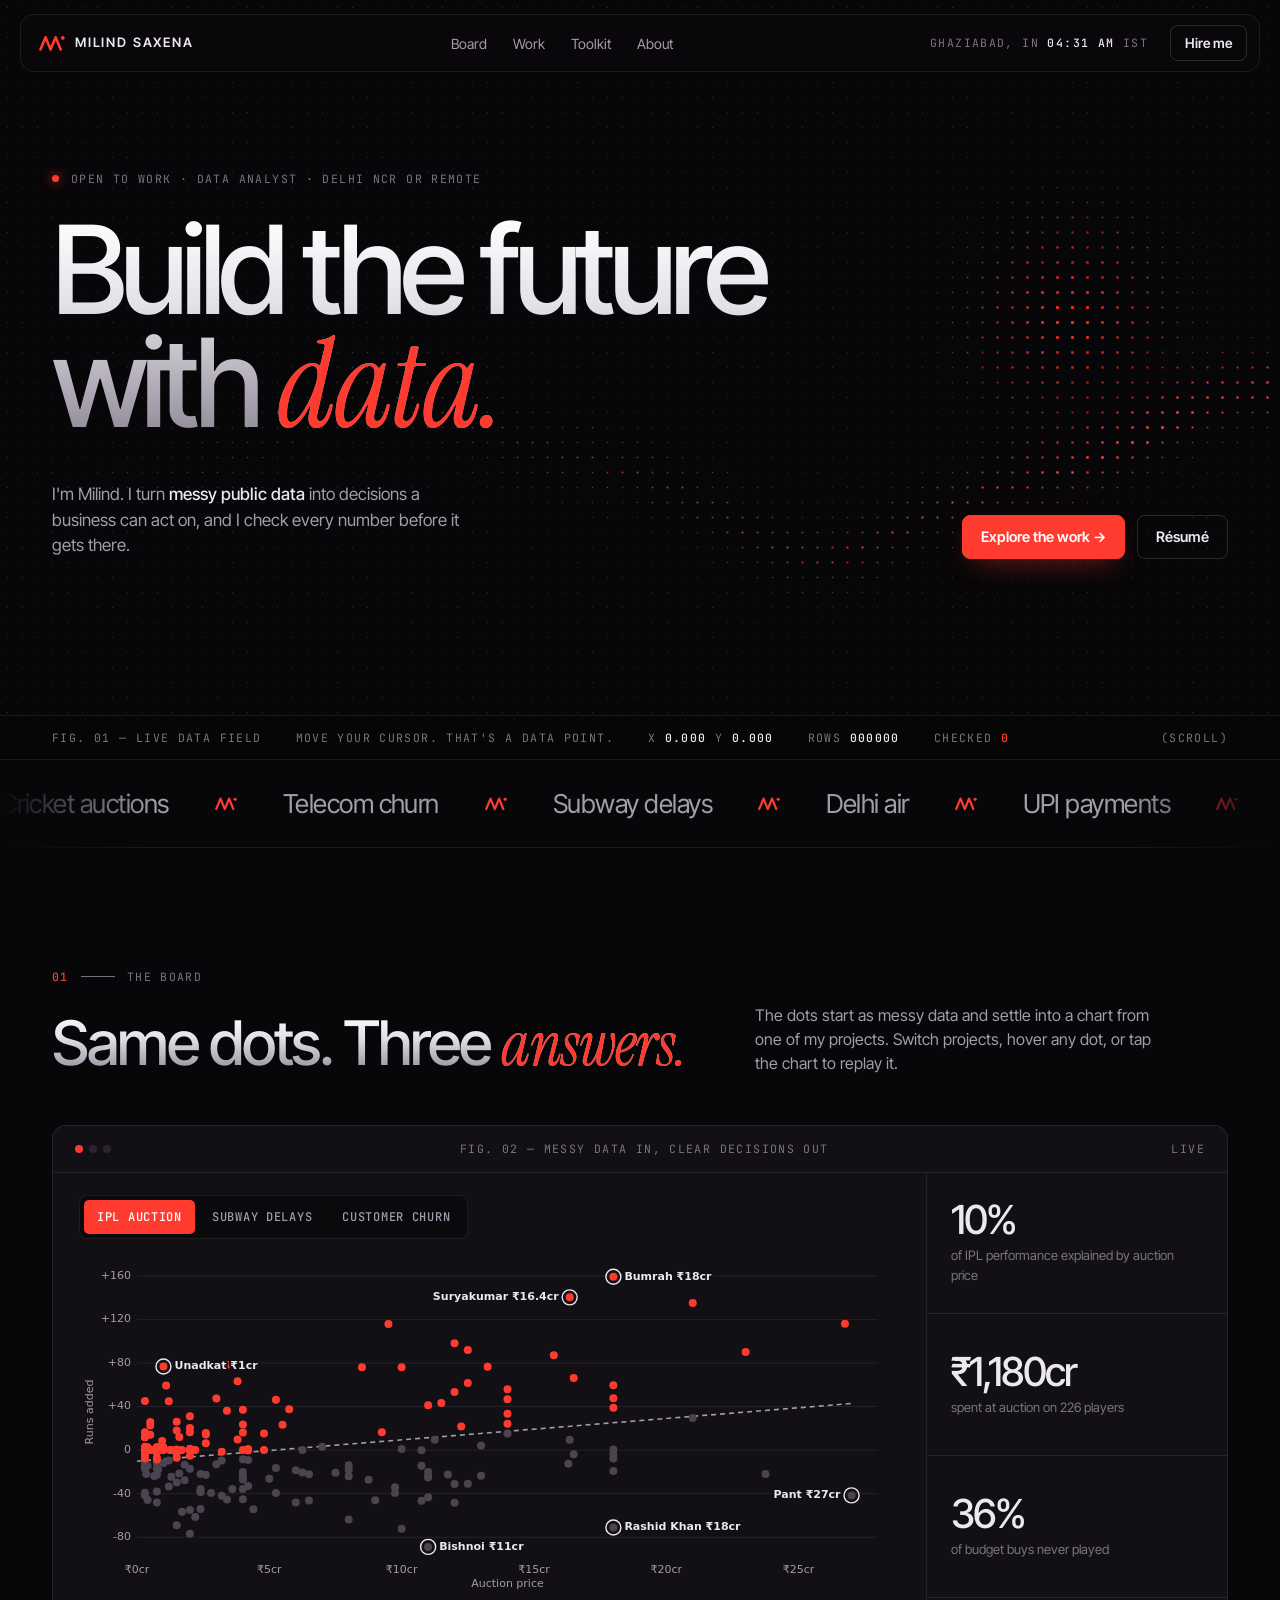
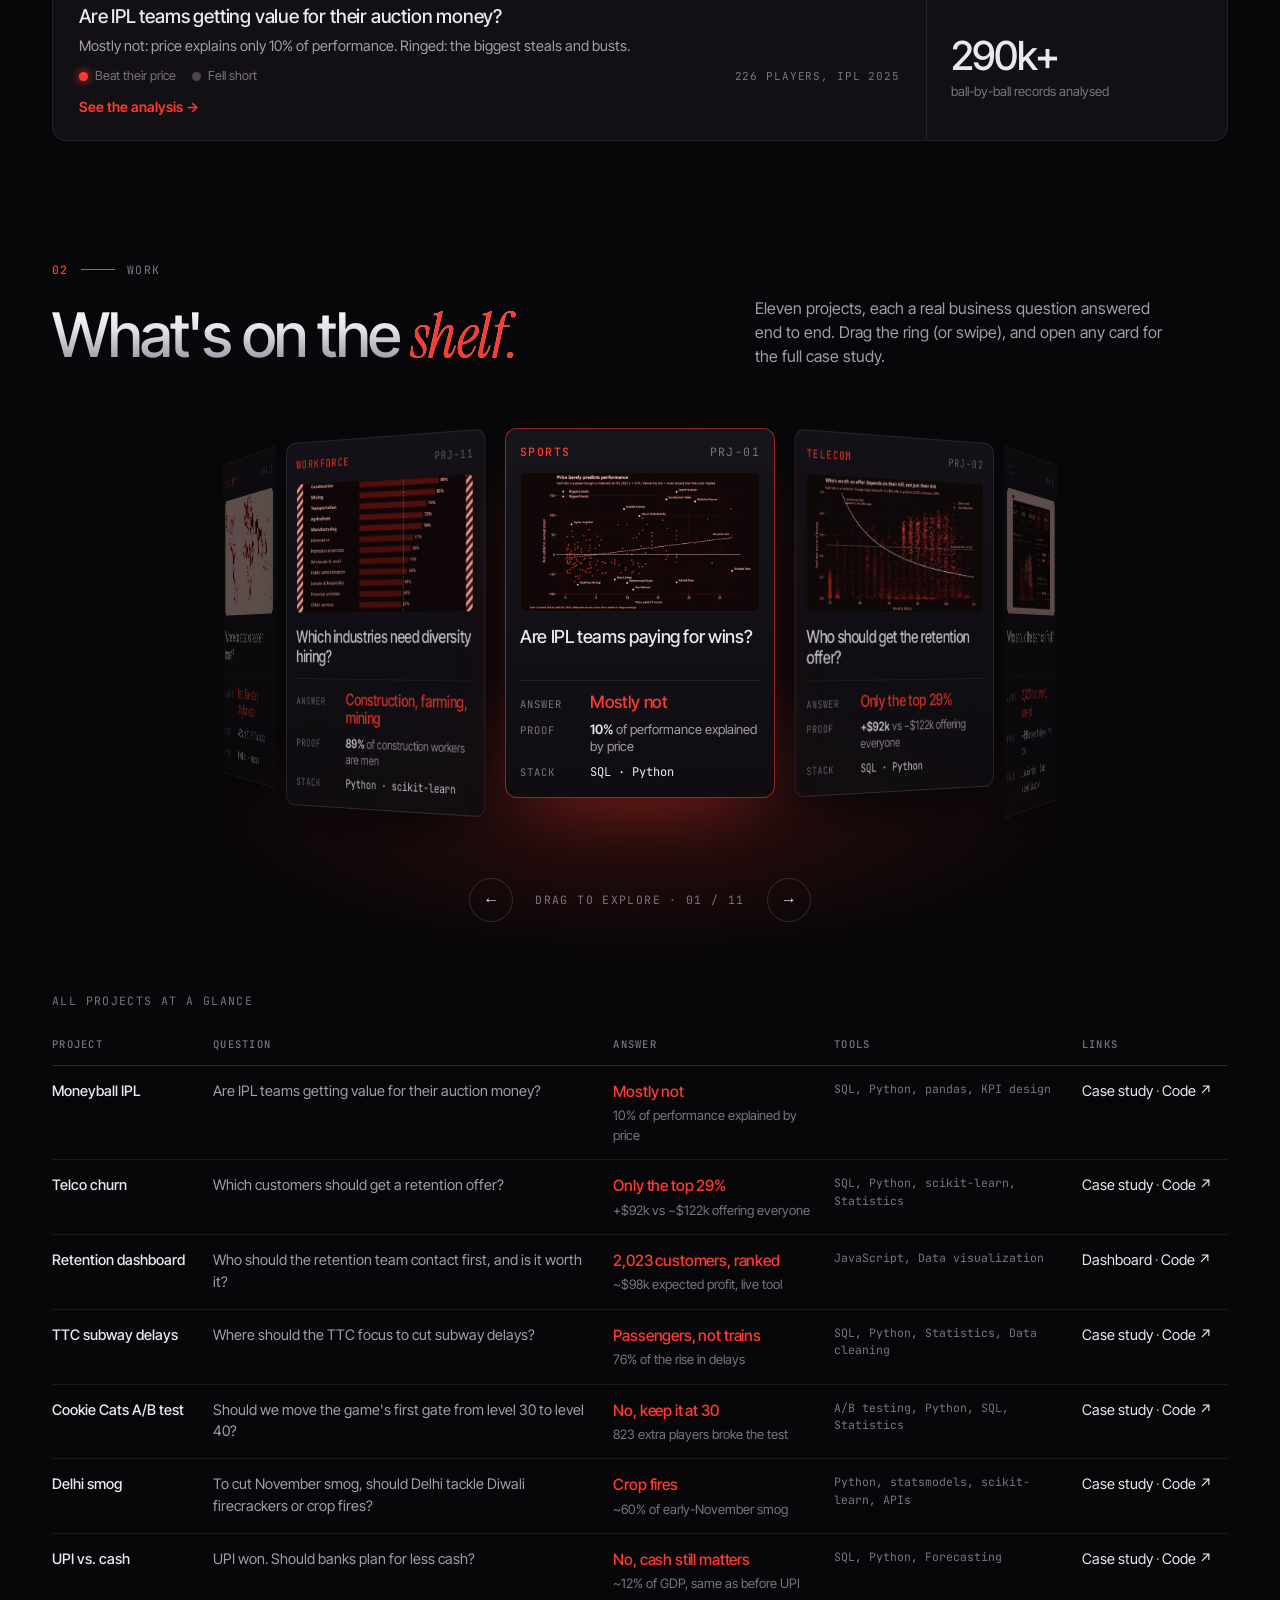
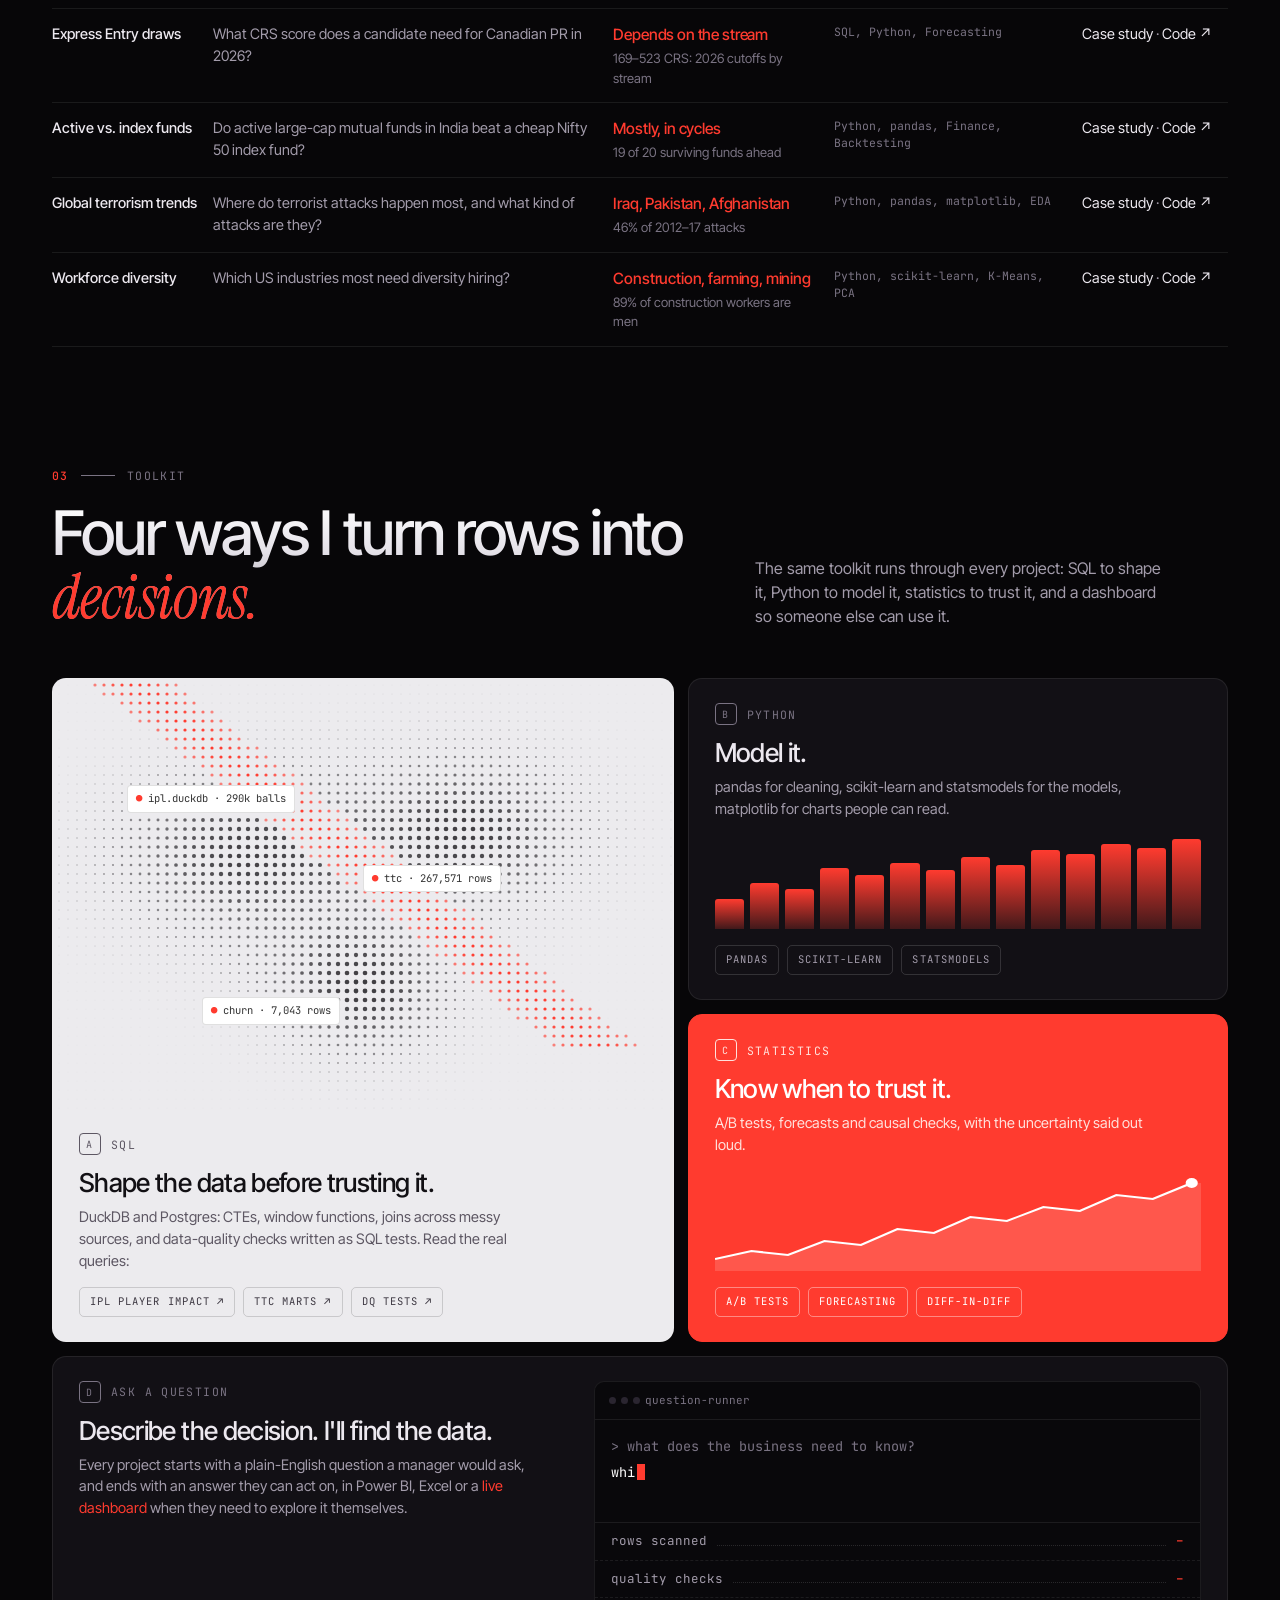
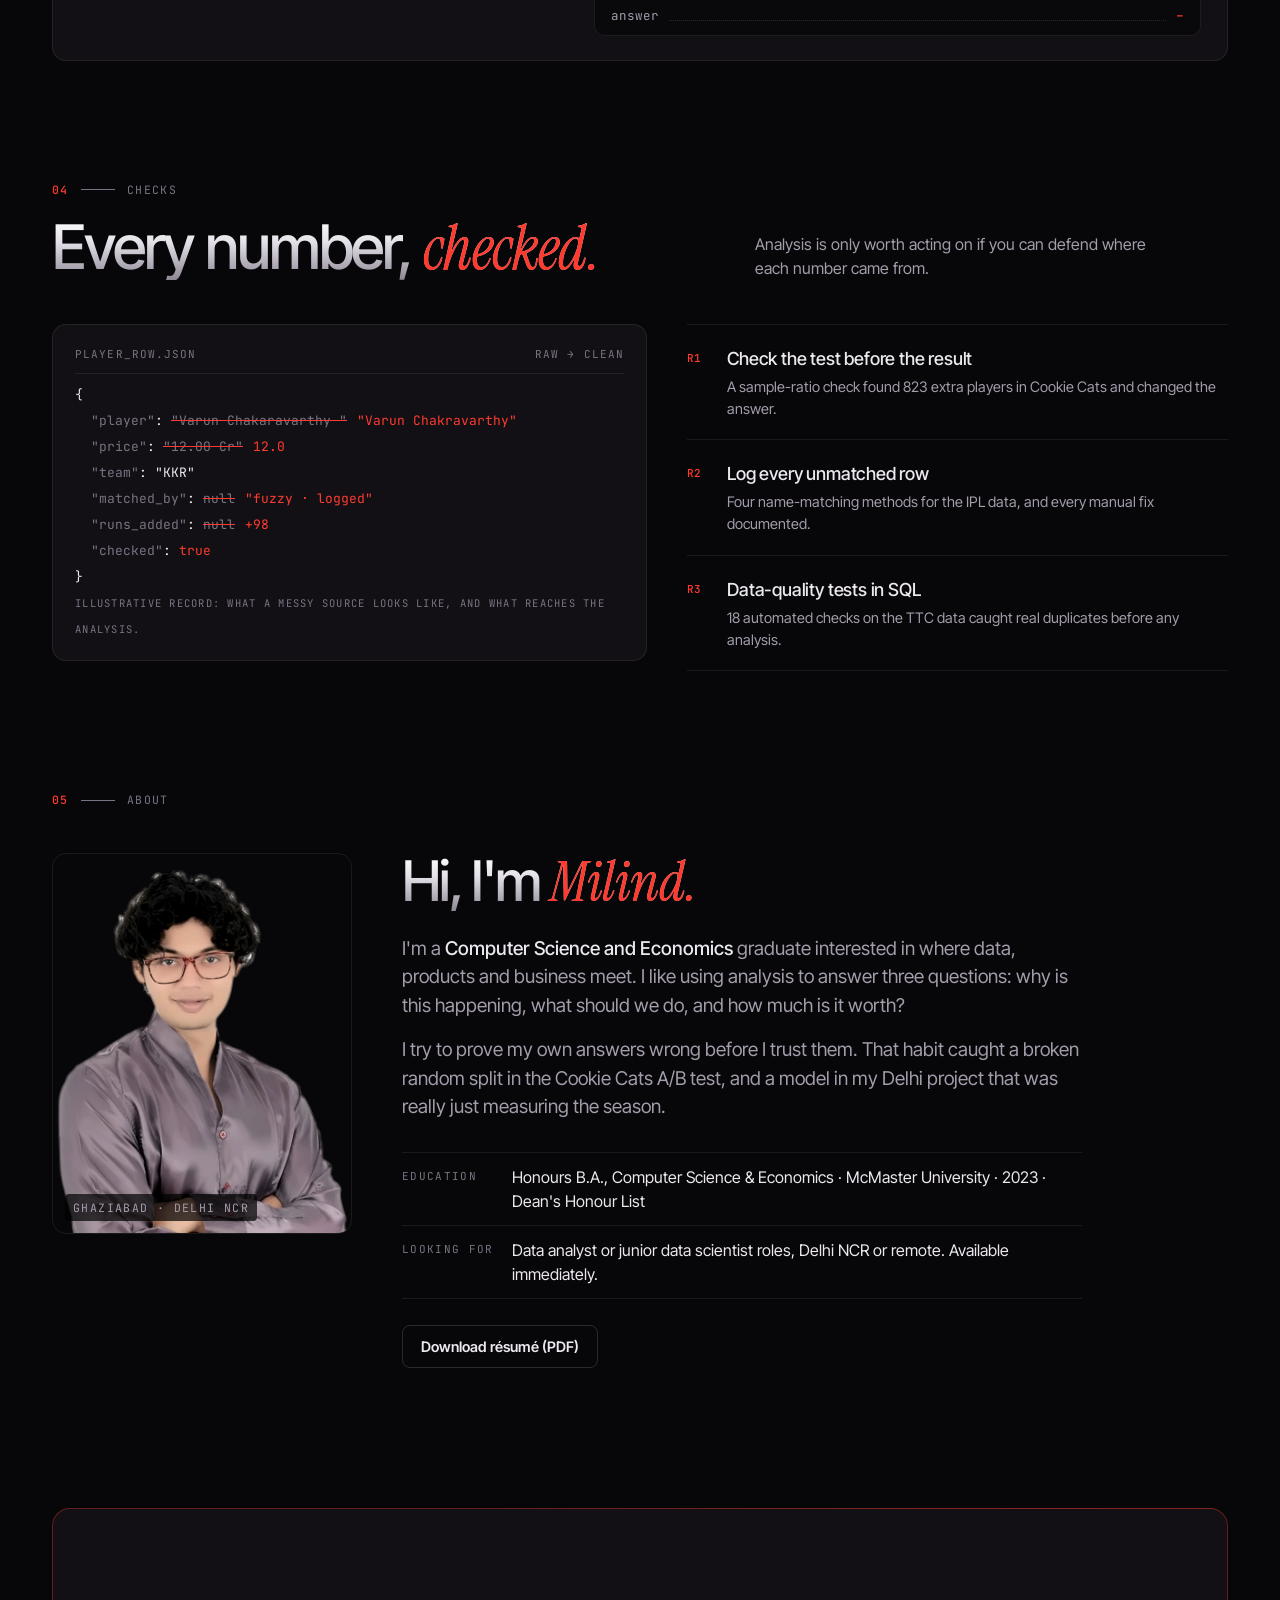
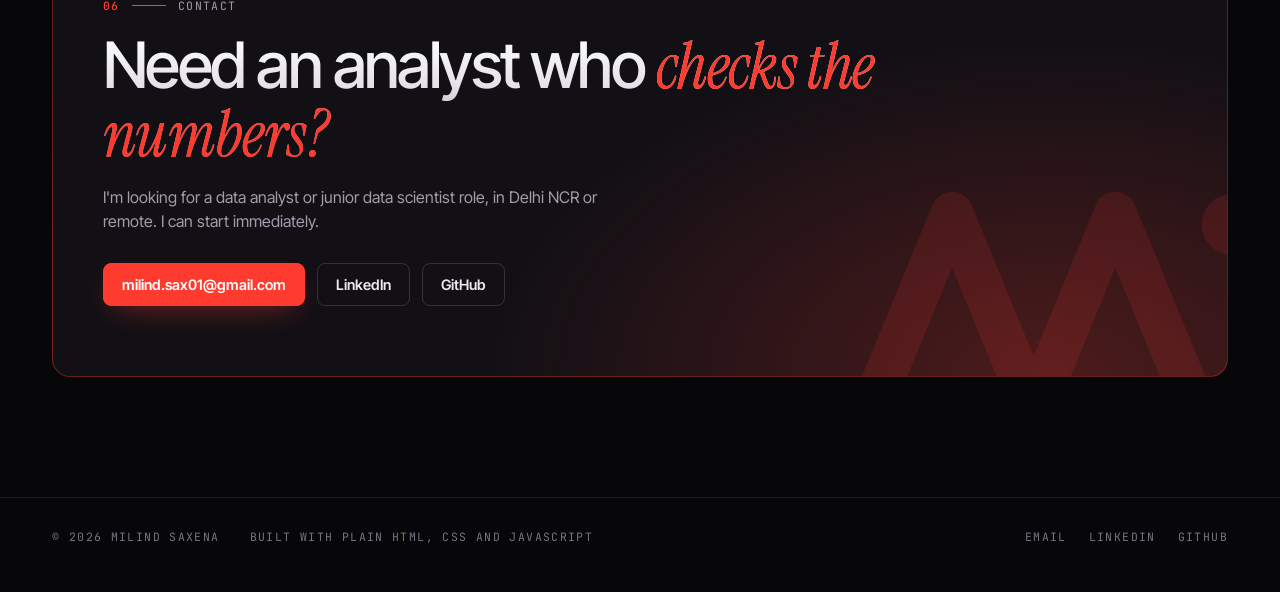
==== commit 1bdb1eea: "Make project cards answer their questions Each card now gives the answer in words plus one number th" ====
--- a/index.html
+++ b/index.html
@@ -20,7 +20,7 @@
   <link rel="preconnect" href="https://fonts.googleapis.com">
   <link rel="preconnect" href="https://fonts.gstatic.com" crossorigin>
   <link href="https://fonts.googleapis.com/css2?family=Instrument+Serif:ital@1&family=Inter+Tight:wght@400;500;600&family=JetBrains+Mono:wght@400;500&display=swap" rel="stylesheet">
-  <link rel="stylesheet" href="signal.css?v=1">
+  <link rel="stylesheet" href="signal.css?v=2">
 </head>
 <body>
   <a class="skip-link" href="#board">Skip to the work</a>
@@ -101,67 +101,67 @@
         <div class="ch mono"><b>Sports</b><span>PRJ-01</span></div>
         <div class="img"><img src="assets/cards-signal/ipl.webp" width="640" height="400" loading="lazy" decoding="async" alt="" draggable="false"></div>
         <h3>Are IPL teams paying for wins?</h3>
-        <dl><dt>Result</dt><dd class="big">10%</dd><dt>Stack</dt><dd>SQL · Python</dd><dt>Data</dt><dd>226 players</dd></dl>
+        <dl><dt>Answer</dt><dd class="ans">Mostly not</dd><dt>Proof</dt><dd class="proof"><b>10%</b> of performance explained by price</dd><dt>Stack</dt><dd>SQL · Python</dd></dl>
       </a>
       <a class="card" href="projects/churn.html" aria-label="Telco churn: Who should get the retention offer?">
         <div class="ch mono"><b>Telecom</b><span>PRJ-02</span></div>
         <div class="img"><img src="assets/cards-signal/churn.webp" width="640" height="400" loading="lazy" decoding="async" alt="" draggable="false"></div>
         <h3>Who should get the retention offer?</h3>
-        <dl><dt>Result</dt><dd class="big">+$92k</dd><dt>Stack</dt><dd>SQL · Python</dd><dt>Data</dt><dd>7,043 customers</dd></dl>
+        <dl><dt>Answer</dt><dd class="ans">Only the top 29%</dd><dt>Proof</dt><dd class="proof"><b>+$92k</b> vs −$122k offering everyone</dd><dt>Stack</dt><dd>SQL · Python</dd></dl>
       </a>
       <a class="card" href="projects/retention-dashboard.html" aria-label="Retention dashboard: Who should the team call first?">
         <div class="ch mono"><b>Tool</b><span>PRJ-03</span></div>
         <div class="img"><img src="assets/cards-signal/dashboard.webp" width="640" height="400" loading="lazy" decoding="async" alt="" draggable="false"></div>
         <h3>Who should the team call first?</h3>
-        <dl><dt>Result</dt><dd class="big">Live</dd><dt>Stack</dt><dd>JavaScript · Data visualization</dd><dt>Data</dt><dd>7,043 customers</dd></dl>
+        <dl><dt>Answer</dt><dd class="ans">2,023 customers, ranked</dd><dt>Proof</dt><dd class="proof"><b>~$98k</b> expected profit, live tool</dd><dt>Stack</dt><dd>JavaScript · Data visualization</dd></dl>
       </a>
       <a class="card" href="projects/ttc.html" aria-label="TTC subway delays: What is slowing Toronto&#x27;s subway?">
         <div class="ch mono"><b>Transit</b><span>PRJ-04</span></div>
         <div class="img"><img src="assets/cards-signal/ttc.webp" width="640" height="400" loading="lazy" decoding="async" alt="" draggable="false"></div>
         <h3>What is slowing Toronto&#x27;s subway?</h3>
-        <dl><dt>Result</dt><dd class="big">76%</dd><dt>Stack</dt><dd>SQL · Python</dd><dt>Data</dt><dd>267,571 incidents</dd></dl>
+        <dl><dt>Answer</dt><dd class="ans">Passengers, not trains</dd><dt>Proof</dt><dd class="proof"><b>76%</b> of the rise in delays</dd><dt>Stack</dt><dd>SQL · Python</dd></dl>
       </a>
       <a class="card" href="projects/ab-test.html" aria-label="Cookie Cats A/B test: Move the first gate to level 40?">
         <div class="ch mono"><b>Gaming</b><span>PRJ-05</span></div>
         <div class="img"><img src="assets/cards-signal/ab-test.webp" width="640" height="400" loading="lazy" decoding="async" alt="" draggable="false"></div>
         <h3>Move the first gate to level 40?</h3>
-        <dl><dt>Result</dt><dd class="big">2.3×</dd><dt>Stack</dt><dd>A/B testing · Python</dd><dt>Data</dt><dd>90,189 players</dd></dl>
+        <dl><dt>Answer</dt><dd class="ans">No, keep it at 30</dd><dt>Proof</dt><dd class="proof"><b>823</b> extra players broke the test</dd><dt>Stack</dt><dd>A/B testing · Python</dd></dl>
       </a>
       <a class="card" href="projects/delhi.html" aria-label="Delhi smog: Diwali or crop fires: what causes smog?">
         <div class="ch mono"><b>Air quality</b><span>PRJ-06</span></div>
         <div class="img"><img src="assets/cards-signal/delhi.webp" width="640" height="400" loading="lazy" decoding="async" alt="" draggable="false"></div>
         <h3>Diwali or crop fires: what causes smog?</h3>
-        <dl><dt>Result</dt><dd class="big">~60%</dd><dt>Stack</dt><dd>Python · statsmodels</dd><dt>Data</dt><dd>2,007 days</dd></dl>
+        <dl><dt>Answer</dt><dd class="ans">Crop fires</dd><dt>Proof</dt><dd class="proof"><b>~60%</b> of early-November smog</dd><dt>Stack</dt><dd>Python · statsmodels</dd></dl>
       </a>
       <a class="card" href="projects/upi.html" aria-label="UPI vs. cash: UPI won. Should banks plan for less cash?">
         <div class="ch mono"><b>Payments</b><span>PRJ-07</span></div>
         <div class="img"><img src="assets/cards-signal/upi.webp" width="640" height="400" loading="lazy" decoding="async" alt="" draggable="false"></div>
         <h3>UPI won. Should banks plan for less cash?</h3>
-        <dl><dt>Result</dt><dd class="big">1.1%</dd><dt>Stack</dt><dd>SQL · Python</dd><dt>Data</dt><dd>2010–2026</dd></dl>
+        <dl><dt>Answer</dt><dd class="ans">No, cash still matters</dd><dt>Proof</dt><dd class="proof"><b>~12%</b> of GDP, same as before UPI</dd><dt>Stack</dt><dd>SQL · Python</dd></dl>
       </a>
       <a class="card" href="projects/express-entry.html" aria-label="Express Entry draws: What CRS score gets Canadian PR?">
         <div class="ch mono"><b>Immigration</b><span>PRJ-08</span></div>
         <div class="img"><img src="assets/cards-signal/express-entry.webp" width="640" height="400" loading="lazy" decoding="async" alt="" draggable="false"></div>
         <h3>What CRS score gets Canadian PR?</h3>
-        <dl><dt>Result</dt><dd class="big">2.4 pts</dd><dt>Stack</dt><dd>SQL · Python</dd><dt>Data</dt><dd>448 draws</dd></dl>
+        <dl><dt>Answer</dt><dd class="ans">Depends on the stream</dd><dt>Proof</dt><dd class="proof"><b>169–523</b> CRS: 2026 cutoffs by stream</dd><dt>Stack</dt><dd>SQL · Python</dd></dl>
       </a>
       <a class="card" href="projects/funds.html" aria-label="Active vs. index funds: Do active funds beat the index?">
         <div class="ch mono"><b>Investing</b><span>PRJ-09</span></div>
         <div class="img"><img src="assets/cards-signal/funds.webp" width="640" height="400" loading="lazy" decoding="async" alt="" draggable="false"></div>
         <h3>Do active funds beat the index?</h3>
-        <dl><dt>Result</dt><dd class="big">19 of 20</dd><dt>Stack</dt><dd>Python · pandas</dd><dt>Data</dt><dd>43 funds</dd></dl>
+        <dl><dt>Answer</dt><dd class="ans">Mostly, in cycles</dd><dt>Proof</dt><dd class="proof"><b>19 of 20</b> surviving funds ahead</dd><dt>Stack</dt><dd>Python · pandas</dd></dl>
       </a>
       <a class="card" href="projects/terrorism.html" aria-label="Global terrorism trends: Where do attacks happen most?">
         <div class="ch mono"><b>Security</b><span>PRJ-10</span></div>
         <div class="img"><img src="assets/cards-signal/terrorism.webp" width="640" height="400" loading="lazy" decoding="async" alt="" draggable="false"></div>
         <h3>Where do attacks happen most?</h3>
-        <dl><dt>Result</dt><dd class="big">46%</dd><dt>Stack</dt><dd>Python · pandas</dd><dt>Data</dt><dd>181,691 attacks</dd></dl>
+        <dl><dt>Answer</dt><dd class="ans">Iraq, Pakistan, Afghanistan</dd><dt>Proof</dt><dd class="proof"><b>46%</b> of 2012–17 attacks</dd><dt>Stack</dt><dd>Python · pandas</dd></dl>
       </a>
       <a class="card" href="projects/workforce.html" aria-label="Workforce diversity: Which industries need diversity hiring?">
         <div class="ch mono"><b>Workforce</b><span>PRJ-11</span></div>
         <div class="img"><img src="assets/cards-signal/workforce.webp" width="640" height="400" loading="lazy" decoding="async" alt="" draggable="false"></div>
         <h3>Which industries need diversity hiring?</h3>
-        <dl><dt>Result</dt><dd class="big">89%</dd><dt>Stack</dt><dd>Python · scikit-learn</dd><dt>Data</dt><dd>110 industries</dd></dl>
+        <dl><dt>Answer</dt><dd class="ans">Construction, farming, mining</dd><dt>Proof</dt><dd class="proof"><b>89%</b> of construction workers are men</dd><dt>Stack</dt><dd>Python · scikit-learn</dd></dl>
       </a>
         </div>
       </div>
@@ -169,30 +169,30 @@
       <div class="wrap ptable-wrap">
         <table class="ptable">
           <caption class="mono">All projects at a glance</caption>
-          <thead><tr><th scope="col">Project</th><th scope="col">Question</th><th scope="col">Result</th><th scope="col">Tools</th><th scope="col">Links</th></tr></thead>
+          <thead><tr><th scope="col">Project</th><th scope="col">Question</th><th scope="col">Answer</th><th scope="col">Tools</th><th scope="col">Links</th></tr></thead>
           <tbody>
           <tr><th scope="row"><a href="projects/ipl.html">Moneyball IPL</a></th><td>Are IPL teams getting value for their auction money?</td>
-            <td class="v">10%</td><td class="t">SQL, Python, pandas, KPI design</td><td class="l"><a href="projects/ipl.html">Case study</a> · <a href="https://github.com/BoredMongoose/ipl-moneyball">Code ↗</a></td></tr>
+            <td class="v">Mostly not<span>10% of performance explained by price</span></td><td class="t">SQL, Python, pandas, KPI design</td><td class="l"><a href="projects/ipl.html">Case study</a> · <a href="https://github.com/BoredMongoose/ipl-moneyball">Code ↗</a></td></tr>
           <tr><th scope="row"><a href="projects/churn.html">Telco churn</a></th><td>Which customers should get a retention offer?</td>
-            <td class="v">+$92k</td><td class="t">SQL, Python, scikit-learn, Statistics</td><td class="l"><a href="projects/churn.html">Case study</a> · <a href="https://github.com/BoredMongoose/telco-churn-profit">Code ↗</a></td></tr>
+            <td class="v">Only the top 29%<span>+$92k vs −$122k offering everyone</span></td><td class="t">SQL, Python, scikit-learn, Statistics</td><td class="l"><a href="projects/churn.html">Case study</a> · <a href="https://github.com/BoredMongoose/telco-churn-profit">Code ↗</a></td></tr>
           <tr><th scope="row"><a href="projects/retention-dashboard.html">Retention dashboard</a></th><td>Who should the retention team contact first, and is it worth it?</td>
-            <td class="v">Live</td><td class="t">JavaScript, Data visualization</td><td class="l"><a href="projects/retention-dashboard.html">Dashboard</a> · <a href="https://github.com/BoredMongoose/BoredMongoose.github.io/blob/main/assets/dashboard.js">Code ↗</a></td></tr>
+            <td class="v">2,023 customers, ranked<span>~$98k expected profit, live tool</span></td><td class="t">JavaScript, Data visualization</td><td class="l"><a href="projects/retention-dashboard.html">Dashboard</a> · <a href="https://github.com/BoredMongoose/BoredMongoose.github.io/blob/main/assets/dashboard.js">Code ↗</a></td></tr>
           <tr><th scope="row"><a href="projects/ttc.html">TTC subway delays</a></th><td>Where should the TTC focus to cut subway delays?</td>
-            <td class="v">76%</td><td class="t">SQL, Python, Statistics, Data cleaning</td><td class="l"><a href="projects/ttc.html">Case study</a> · <a href="https://github.com/BoredMongoose/ttc-subway-delays">Code ↗</a></td></tr>
+            <td class="v">Passengers, not trains<span>76% of the rise in delays</span></td><td class="t">SQL, Python, Statistics, Data cleaning</td><td class="l"><a href="projects/ttc.html">Case study</a> · <a href="https://github.com/BoredMongoose/ttc-subway-delays">Code ↗</a></td></tr>
           <tr><th scope="row"><a href="projects/ab-test.html">Cookie Cats A/B test</a></th><td>Should we move the game&#x27;s first gate from level 30 to level 40?</td>
-            <td class="v">2.3×</td><td class="t">A/B testing, Python, SQL, Statistics</td><td class="l"><a href="projects/ab-test.html">Case study</a> · <a href="https://github.com/BoredMongoose/ab-test-cookie-cats">Code ↗</a></td></tr>
+            <td class="v">No, keep it at 30<span>823 extra players broke the test</span></td><td class="t">A/B testing, Python, SQL, Statistics</td><td class="l"><a href="projects/ab-test.html">Case study</a> · <a href="https://github.com/BoredMongoose/ab-test-cookie-cats">Code ↗</a></td></tr>
           <tr><th scope="row"><a href="projects/delhi.html">Delhi smog</a></th><td>To cut November smog, should Delhi tackle Diwali firecrackers or crop fires?</td>
-            <td class="v">~60%</td><td class="t">Python, statsmodels, scikit-learn, APIs</td><td class="l"><a href="projects/delhi.html">Case study</a> · <a href="https://github.com/BoredMongoose/delhi-smog">Code ↗</a></td></tr>
+            <td class="v">Crop fires<span>~60% of early-November smog</span></td><td class="t">Python, statsmodels, scikit-learn, APIs</td><td class="l"><a href="projects/delhi.html">Case study</a> · <a href="https://github.com/BoredMongoose/delhi-smog">Code ↗</a></td></tr>
           <tr><th scope="row"><a href="projects/upi.html">UPI vs. cash</a></th><td>UPI won. Should banks plan for less cash?</td>
-            <td class="v">1.1%</td><td class="t">SQL, Python, Forecasting</td><td class="l"><a href="projects/upi.html">Case study</a> · <a href="https://github.com/BoredMongoose/upi-cash-paradox">Code ↗</a></td></tr>
+            <td class="v">No, cash still matters<span>~12% of GDP, same as before UPI</span></td><td class="t">SQL, Python, Forecasting</td><td class="l"><a href="projects/upi.html">Case study</a> · <a href="https://github.com/BoredMongoose/upi-cash-paradox">Code ↗</a></td></tr>
           <tr><th scope="row"><a href="projects/express-entry.html">Express Entry draws</a></th><td>What CRS score does a candidate need for Canadian PR in 2026?</td>
-            <td class="v">2.4 pts</td><td class="t">SQL, Python, Forecasting</td><td class="l"><a href="projects/express-entry.html">Case study</a> · <a href="https://github.com/BoredMongoose/express-entry-draws">Code ↗</a></td></tr>
+            <td class="v">Depends on the stream<span>169–523 CRS: 2026 cutoffs by stream</span></td><td class="t">SQL, Python, Forecasting</td><td class="l"><a href="projects/express-entry.html">Case study</a> · <a href="https://github.com/BoredMongoose/express-entry-draws">Code ↗</a></td></tr>
           <tr><th scope="row"><a href="projects/funds.html">Active vs. index funds</a></th><td>Do active large-cap mutual funds in India beat a cheap Nifty 50 index fund?</td>
-            <td class="v">19 of 20</td><td class="t">Python, pandas, Finance, Backtesting</td><td class="l"><a href="projects/funds.html">Case study</a> · <a href="https://github.com/BoredMongoose/index-vs-active-funds">Code ↗</a></td></tr>
+            <td class="v">Mostly, in cycles<span>19 of 20 surviving funds ahead</span></td><td class="t">Python, pandas, Finance, Backtesting</td><td class="l"><a href="projects/funds.html">Case study</a> · <a href="https://github.com/BoredMongoose/index-vs-active-funds">Code ↗</a></td></tr>
           <tr><th scope="row"><a href="projects/terrorism.html">Global terrorism trends</a></th><td>Where do terrorist attacks happen most, and what kind of attacks are they?</td>
-            <td class="v">46%</td><td class="t">Python, pandas, matplotlib, EDA</td><td class="l"><a href="projects/terrorism.html">Case study</a> · <a href="https://github.com/BoredMongoose/Terrorism_analysis">Code ↗</a></td></tr>
+            <td class="v">Iraq, Pakistan, Afghanistan<span>46% of 2012–17 attacks</span></td><td class="t">Python, pandas, matplotlib, EDA</td><td class="l"><a href="projects/terrorism.html">Case study</a> · <a href="https://github.com/BoredMongoose/Terrorism_analysis">Code ↗</a></td></tr>
           <tr><th scope="row"><a href="projects/workforce.html">Workforce diversity</a></th><td>Which US industries most need diversity hiring?</td>
-            <td class="v">89%</td><td class="t">Python, scikit-learn, K-Means, PCA</td><td class="l"><a href="projects/workforce.html">Case study</a> · <a href="https://github.com/BoredMongoose/strata-clustering">Code ↗</a></td></tr>
+            <td class="v">Construction, farming, mining<span>89% of construction workers are men</span></td><td class="t">Python, scikit-learn, K-Means, PCA</td><td class="l"><a href="projects/workforce.html">Case study</a> · <a href="https://github.com/BoredMongoose/strata-clustering">Code ↗</a></td></tr>
           </tbody>
         </table>
       </div>
@@ -300,6 +300,6 @@
 
   <script src="assets/hero-data.js" defer></script>
   <script src="assets/hero.js?v=4" defer></script>
-  <script src="assets/home.js?v=1" defer></script>
+  <script src="assets/home.js?v=2" defer></script>
 </body>
 </html>
--- a/signal.css
+++ b/signal.css
@@ -111,11 +111,13 @@
 .card .ch { display: flex; justify-content: space-between; } .card .ch b { color: var(--accent); font-weight: 500; } .card .ch span { color: var(--ink-3); }
 .card .img { position: relative; height: 140px; margin-top: 12px; border-radius: 6px; overflow: hidden; border: 1px solid var(--line); background: #000; }
 .card .img img { display: block; width: 100%; height: 100%; object-fit: cover; }
-.card h3 { font-weight: 500; font-size: 19px; line-height: 1.15; letter-spacing: -.02em; margin: 14px 0 12px; min-height: 44px; }
-.card dl { display: grid; grid-template-columns: 70px 1fr; gap: 6px 8px; padding-top: 12px; border-top: 1px solid var(--line); }
+.card h3 { font-weight: 500; font-size: 18px; line-height: 1.18; letter-spacing: -.02em; margin: 14px 0 12px; min-height: 42px; }
+.card dl { display: grid; grid-template-columns: 62px 1fr; gap: 8px 8px; align-items: baseline; padding-top: 12px; border-top: 1px solid var(--line); }
 .card dt { font-family: var(--mono); font-size: 10.5px; letter-spacing: .1em; color: var(--ink-3); text-transform: uppercase; padding-top: 2px; }
 .card dd { font-family: var(--mono); font-size: 12px; }
-.card dd.big { font-family: var(--sans); font-size: 22px; font-weight: 500; letter-spacing: -.03em; color: var(--accent); line-height: 1; }
+.card dd.ans { font-family: var(--sans); font-size: 17px; font-weight: 500; letter-spacing: -.02em; color: var(--accent); line-height: 1.15; }
+.card dd.proof { font-family: var(--sans); font-size: 13px; color: var(--ink-2); line-height: 1.3; }
+.card dd.proof b { font-weight: 600; color: var(--ink); }
 .ringctl { display: flex; justify-content: center; align-items: center; gap: 22px; color: var(--ink-3); }
 .ringctl button { width: 44px; height: 44px; border-radius: 50%; border: 1px solid var(--line2); background: transparent; color: var(--ink); font-size: 16px; cursor: pointer; }
 .ringctl button:hover { border-color: var(--accent); color: var(--accent); }
@@ -133,7 +135,8 @@
 .ptable thead th { font: 500 10.5px var(--mono); letter-spacing: .12em; text-transform: uppercase; color: var(--ink-3); border-bottom-color: var(--line2); }
 .ptable tbody th { font-weight: 500; white-space: nowrap; } .ptable tbody th a:hover { color: var(--accent); }
 .ptable td { color: var(--ink-2); }
-.ptable td.v { color: var(--accent); font-weight: 500; white-space: nowrap; font-size: 17px; letter-spacing: -.02em; }
+.ptable td.v { color: var(--accent); font-weight: 500; font-size: 15.5px; letter-spacing: -.01em; min-width: 190px; }
+.ptable td.v span { display: block; margin-top: 3px; font-weight: 400; font-size: 13px; color: var(--ink-3); letter-spacing: 0; }
 .ptable td.t { font-family: var(--mono); font-size: 11.5px; color: var(--ink-3); }
 .ptable td.l { white-space: nowrap; } .ptable td.l a { color: var(--ink); } .ptable td.l a:hover { color: var(--accent); }
 
@@ -287,7 +290,7 @@
   .nav { padding-left: 14px; }
   .ptable thead { display: none; } .ptable, .ptable tbody, .ptable tr, .ptable th, .ptable td { display: block; }
   .ptable tr { padding: 14px 0; border-bottom: 1px solid var(--line); }
-  .ptable th, .ptable td { border: 0; padding: 2px 0; } .ptable td.v { font-size: 22px; margin-top: 4px; }
+  .ptable th, .ptable td { border: 0; padding: 2px 0; } .ptable td.v { font-size: 17px; margin-top: 6px; }
   .b { padding: 20px; } .b h3 { font-size: 22px; }
   .b.light .pin:nth-of-type(3) { display: none; } .b.light .pin:nth-of-type(2) { left: 30% !important; top: 22% !important; }
   .b.light canvas { height: 52%; }
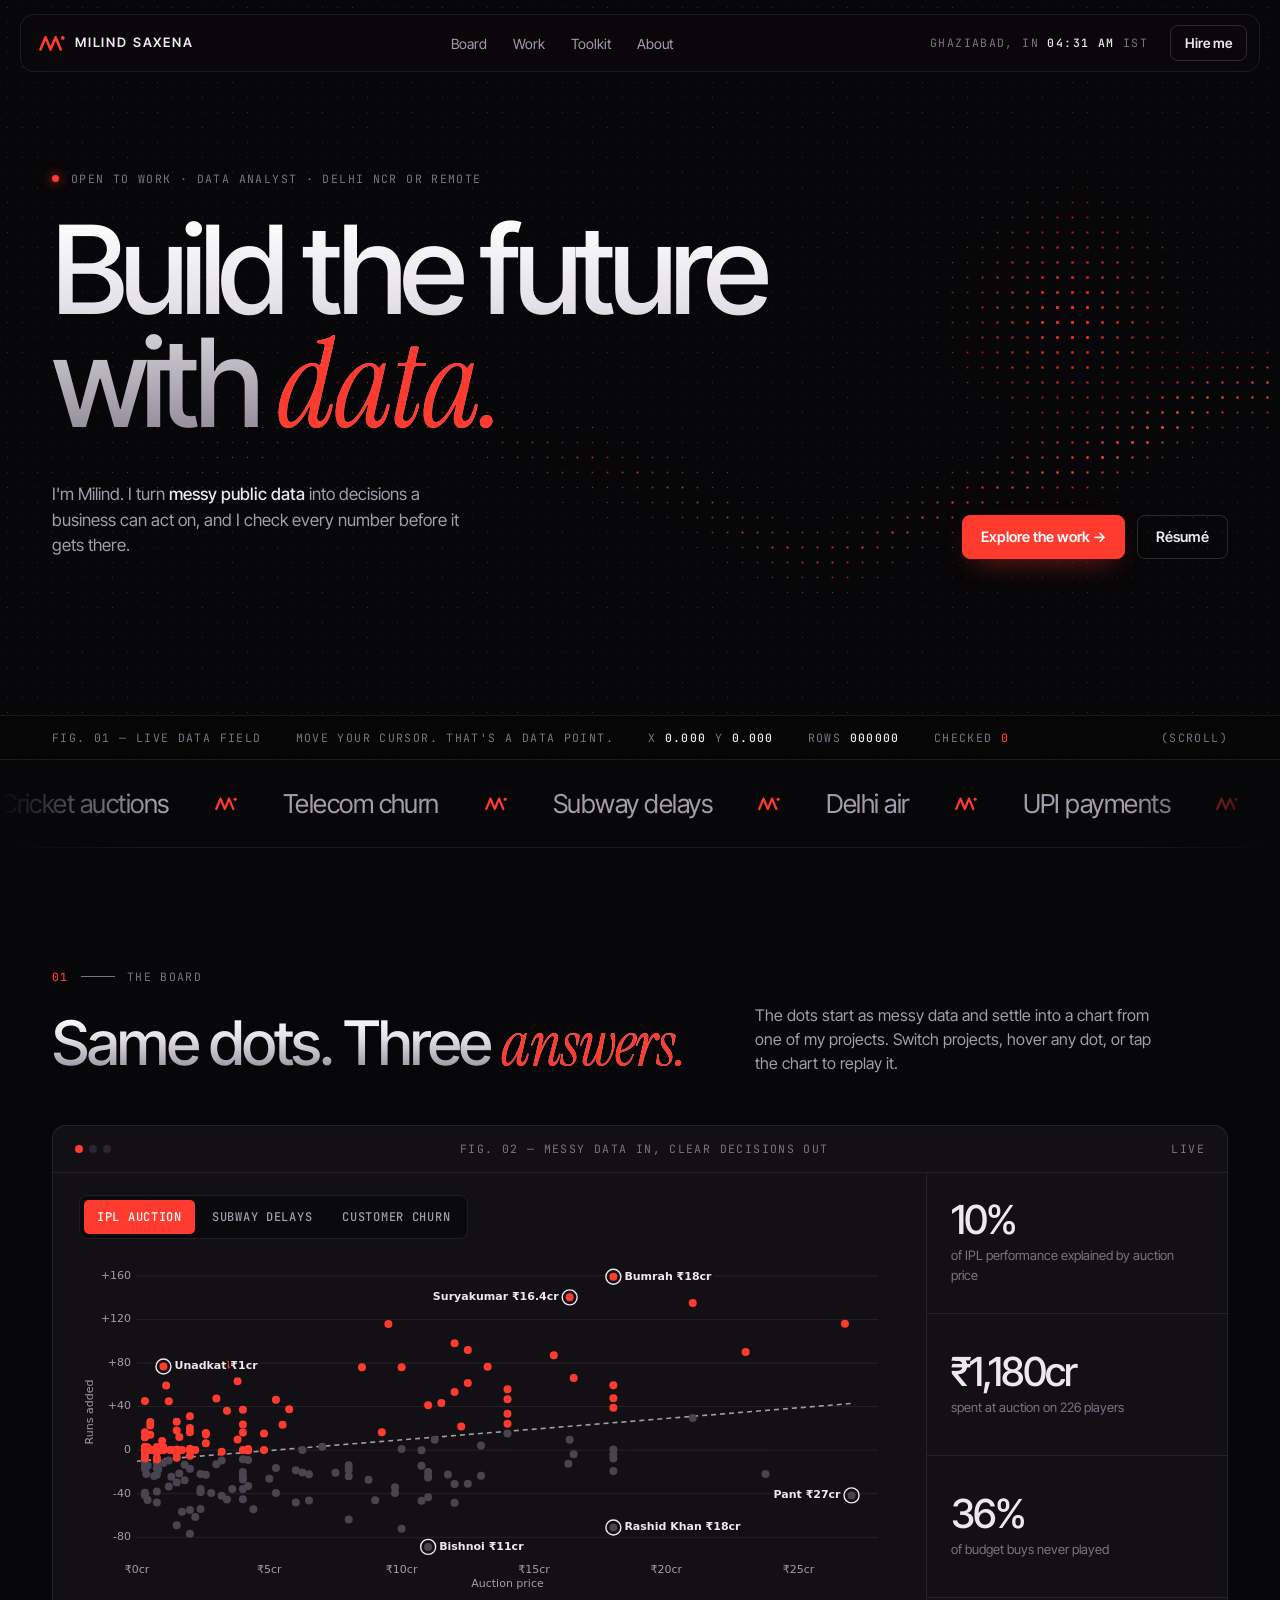
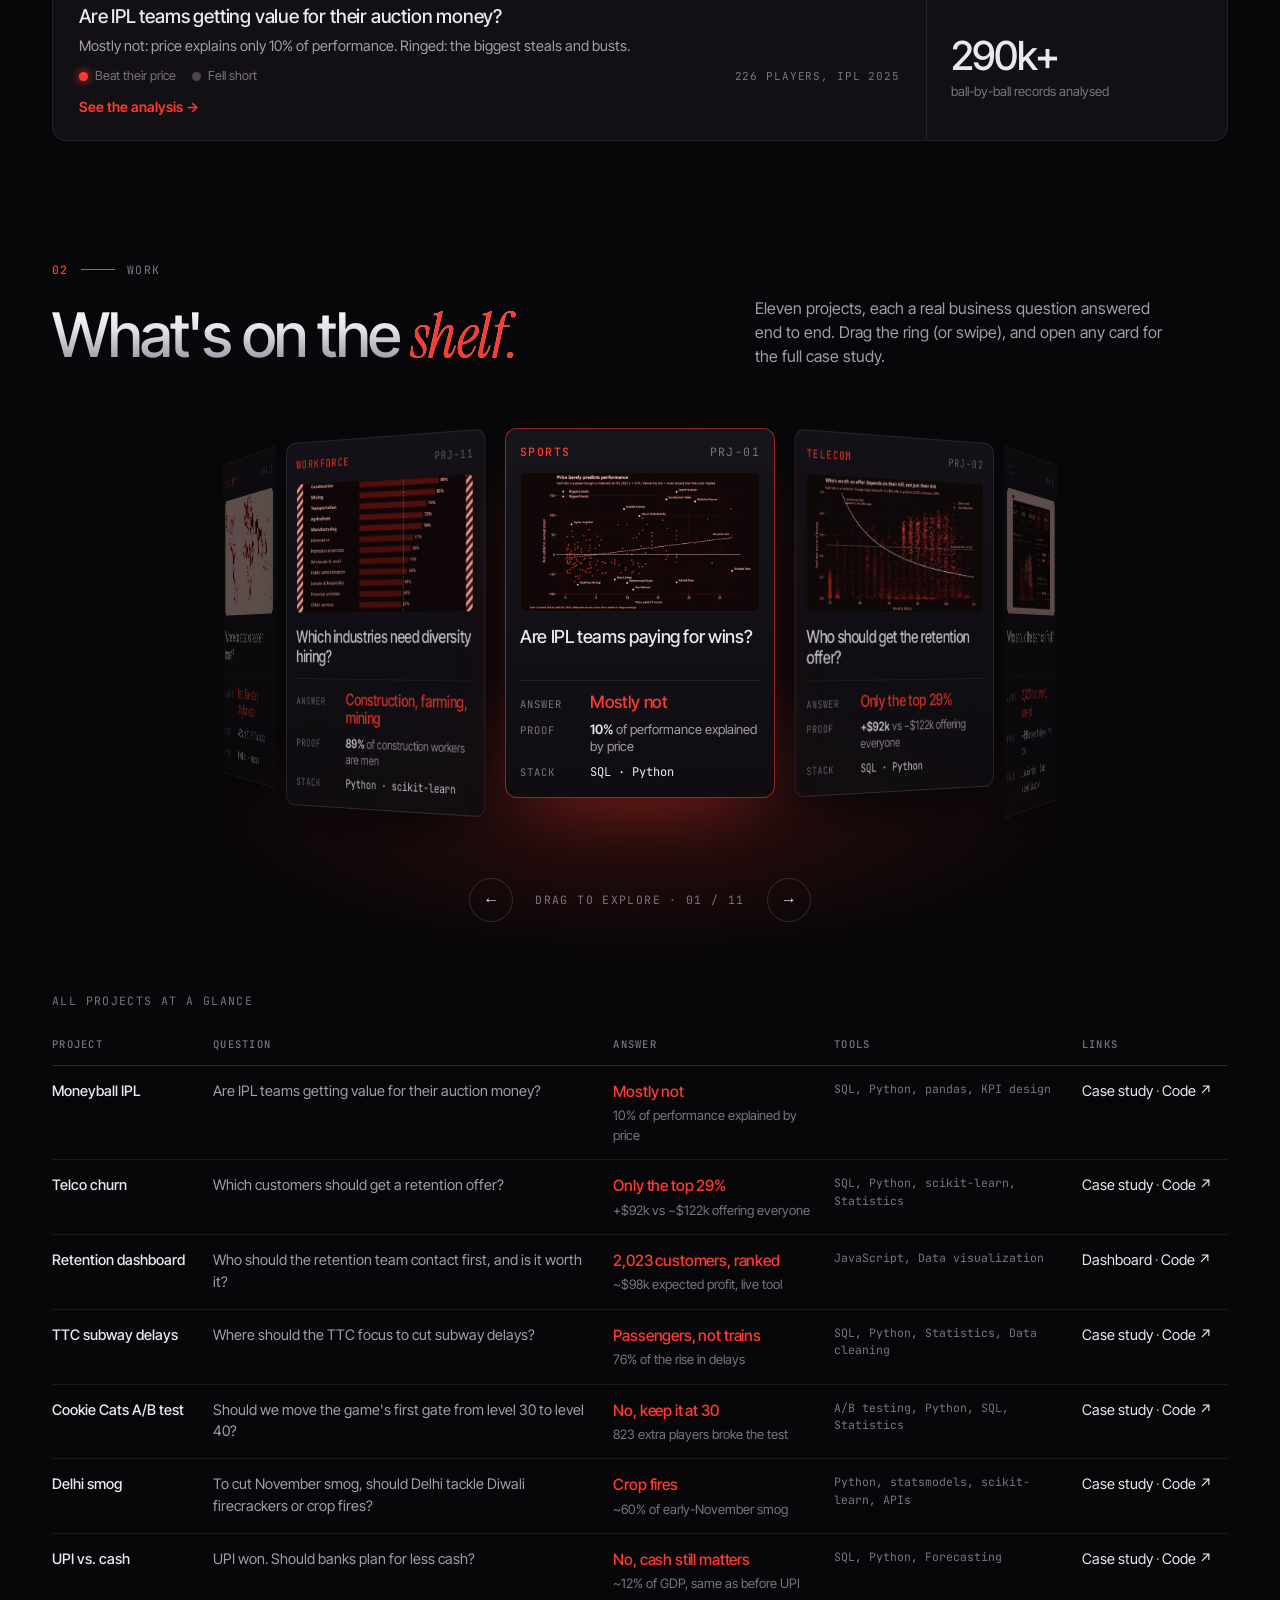
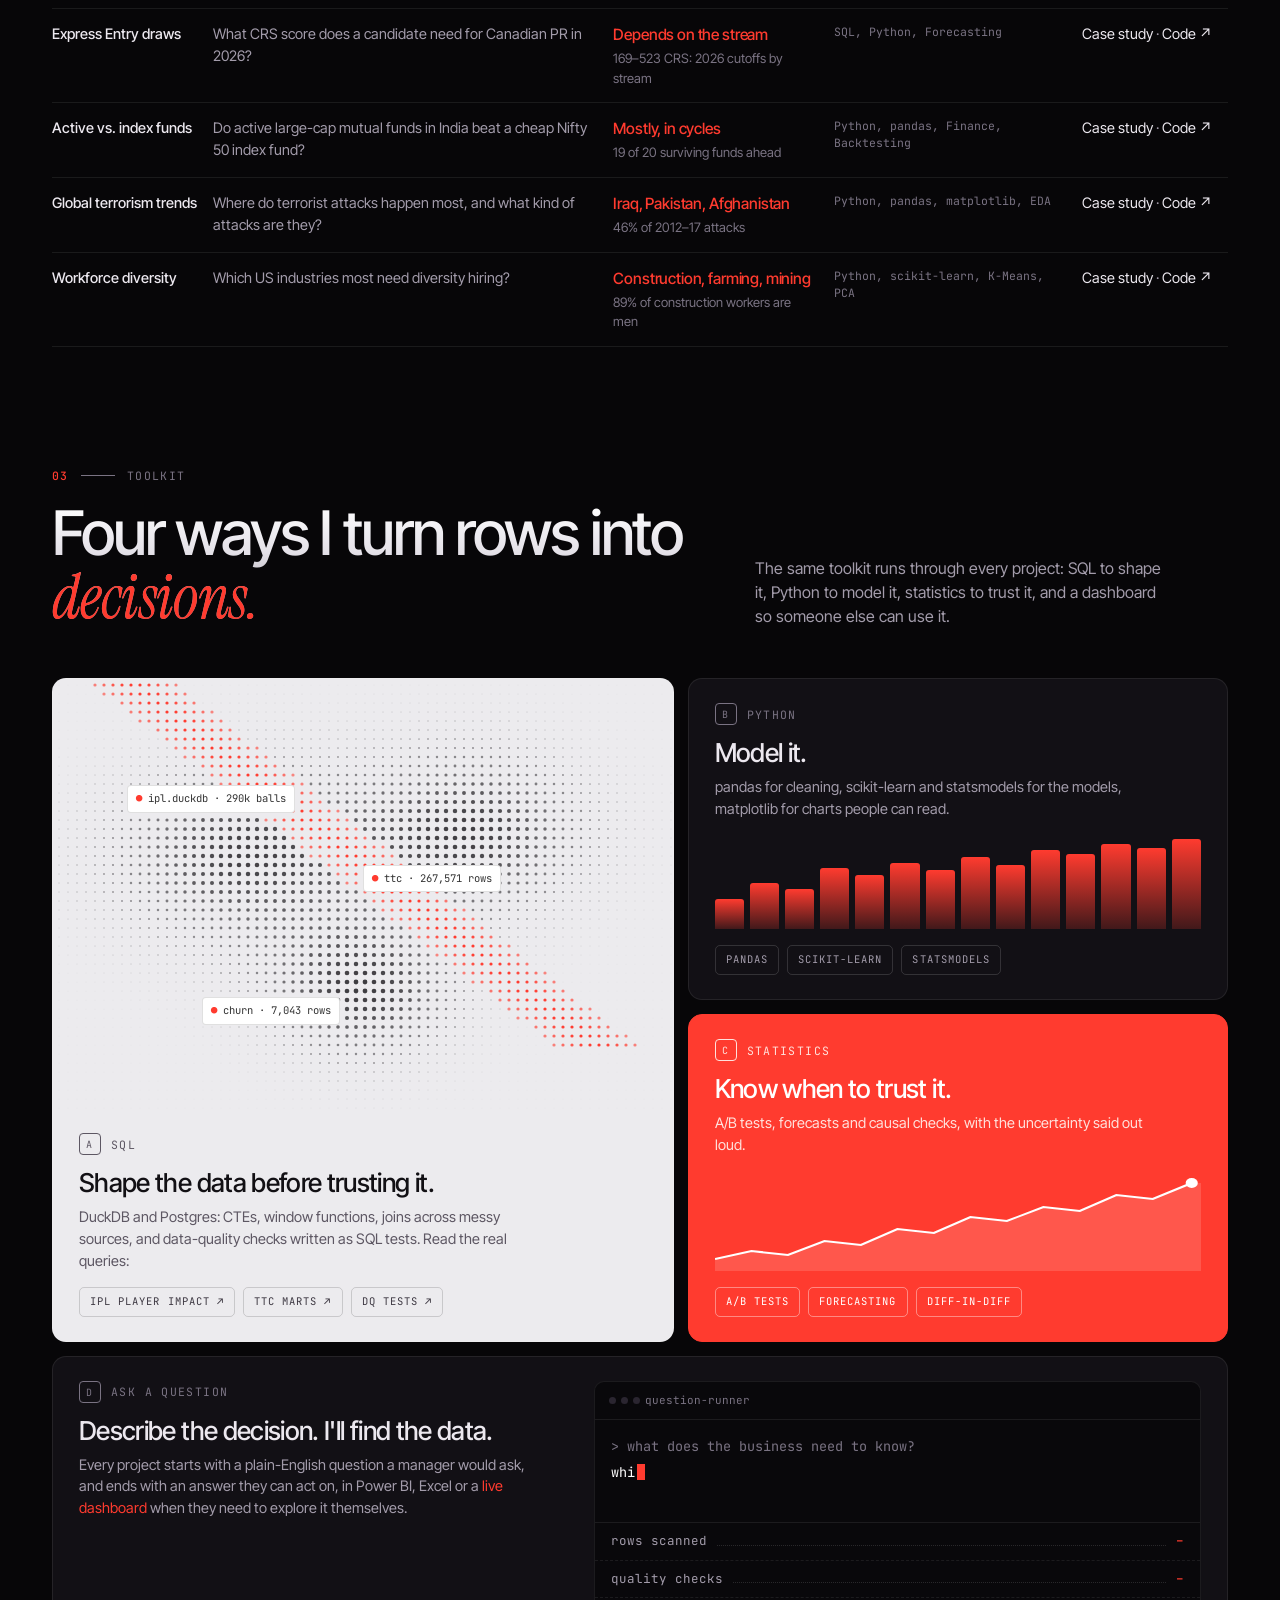
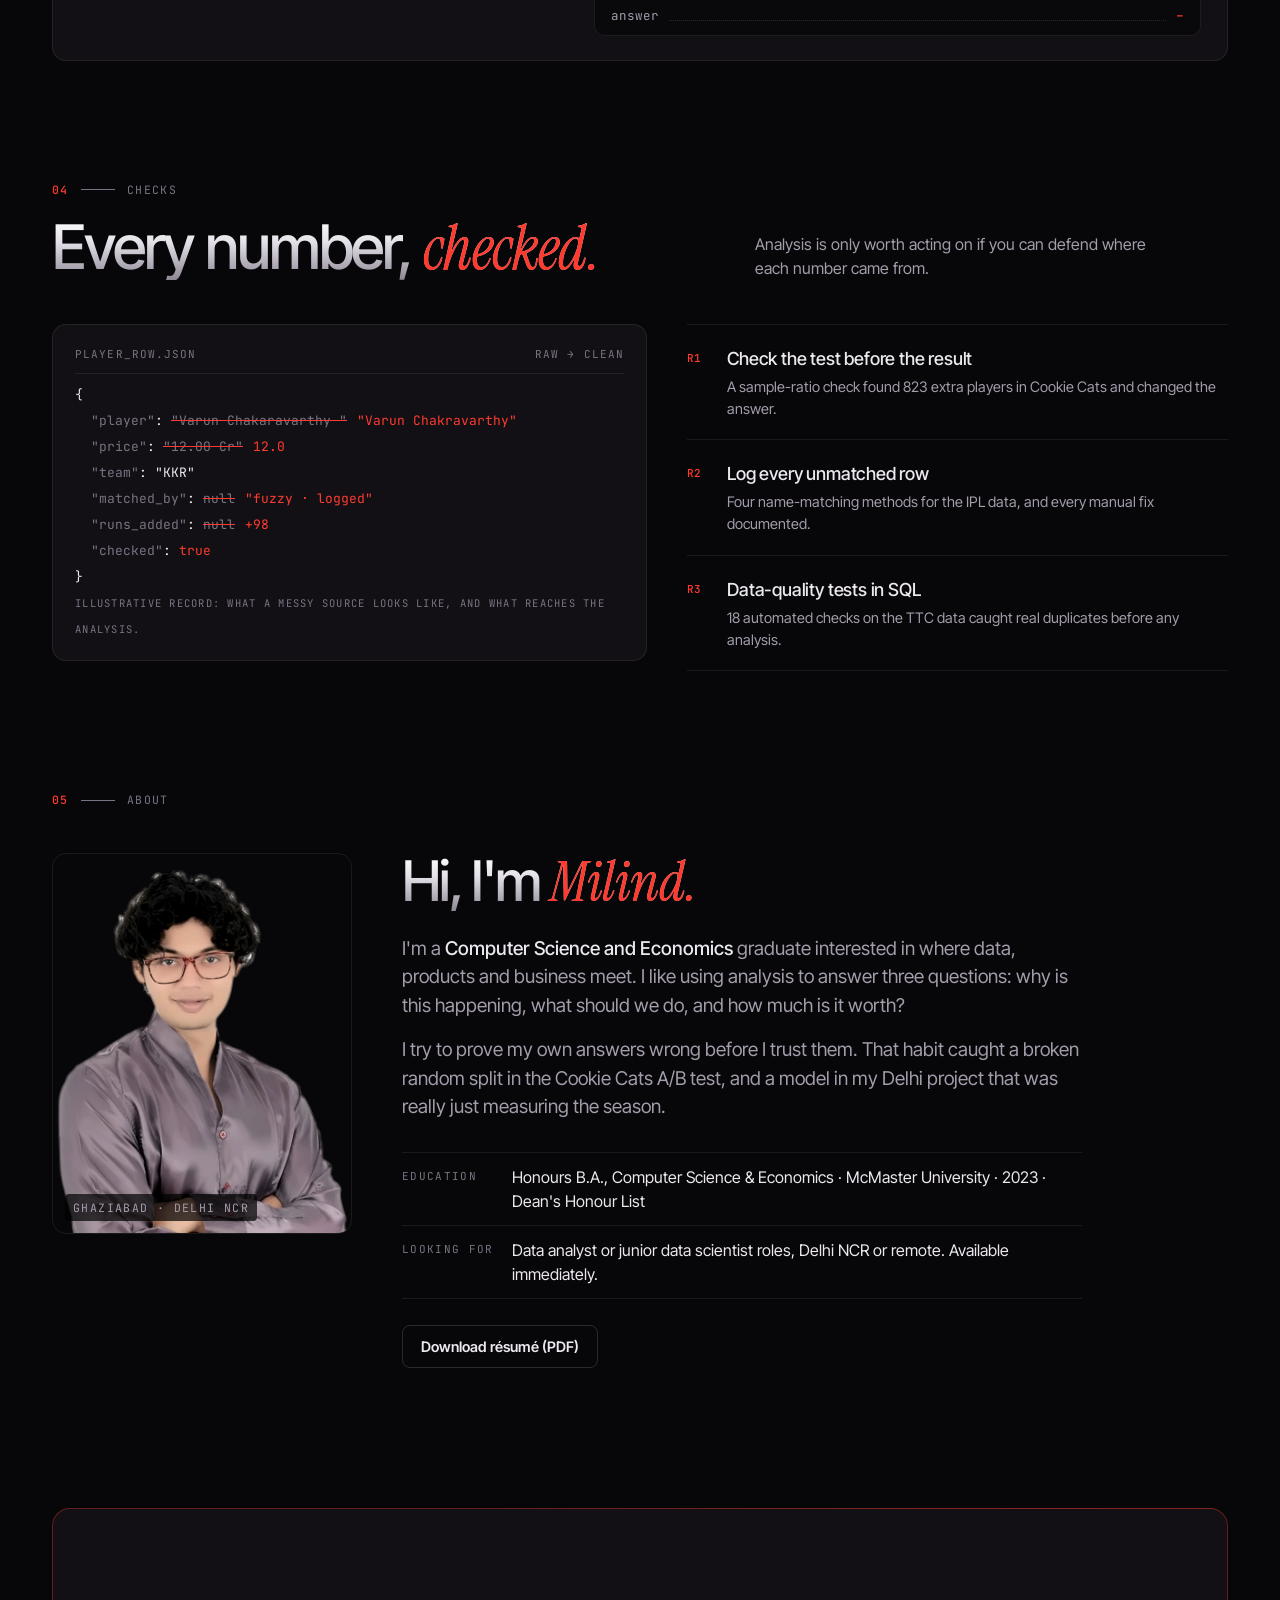
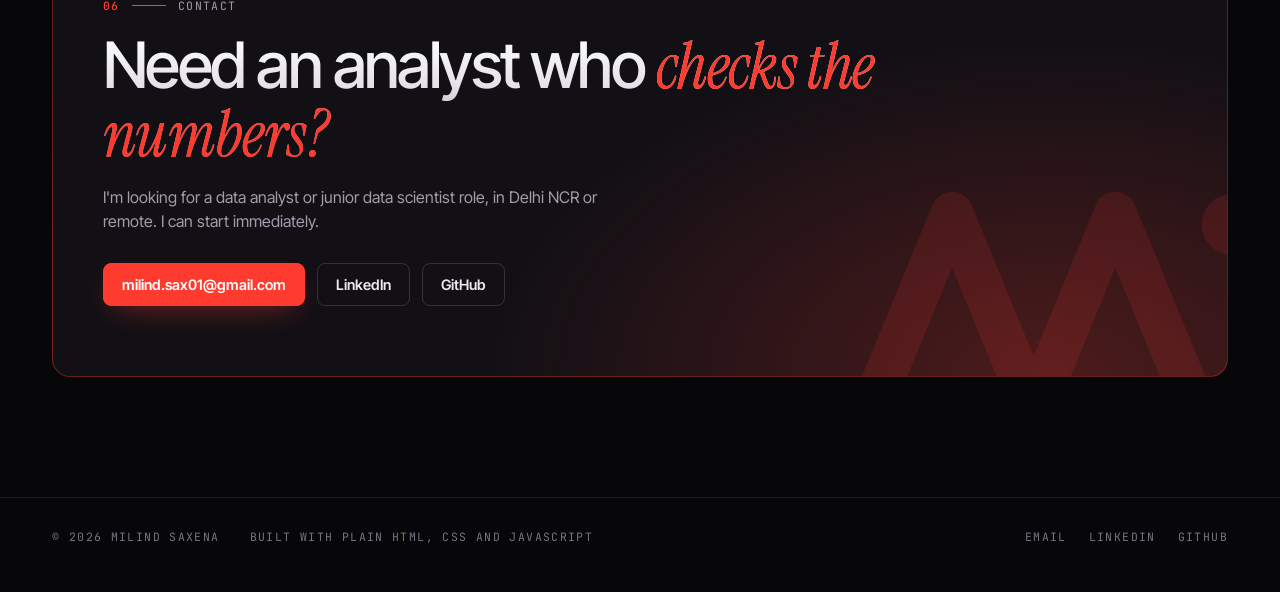
==== commit cba72269: "Turn the project ring toward the card you click Clicking a side card (or the space beside the ring) " ====
--- a/index.html
+++ b/index.html
@@ -300,6 +300,6 @@
 
   <script src="assets/hero-data.js" defer></script>
   <script src="assets/hero.js?v=4" defer></script>
-  <script src="assets/home.js?v=2" defer></script>
+  <script src="assets/home.js?v=3" defer></script>
 </body>
 </html>
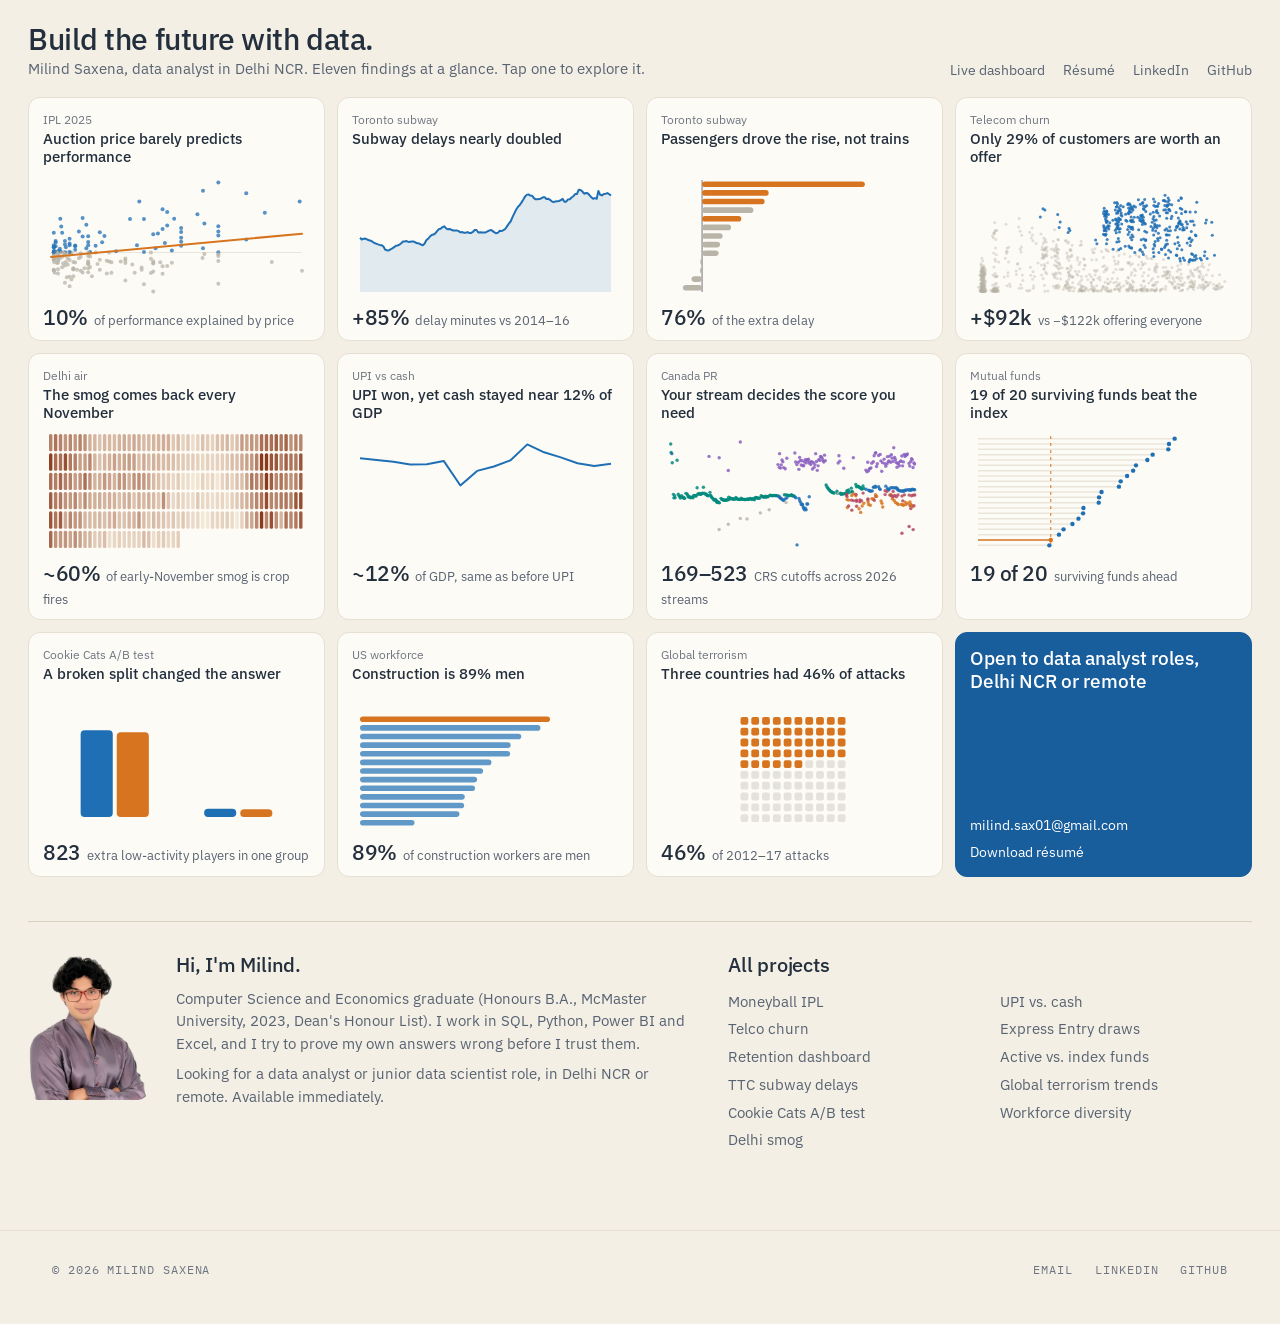
==== commit 334d4e6f: "Redesign the site around charts in a calmer sand and blue palette The homepage is now a wall of elev" ====
--- a/index.html
+++ b/index.html
@@ -14,292 +14,68 @@
   <meta property="og:image:height" content="630">
   <meta property="og:image:alt" content="Milind Saxena, data analyst: I turn messy data into business decisions.">
   <meta name="twitter:card" content="summary_large_image">
-  <meta name="theme-color" content="#070608">
+  <meta name="theme-color" content="#f3efe5">
   <link rel="icon" href="assets/favicon.svg" type="image/svg+xml">
   <link rel="apple-touch-icon" href="assets/apple-touch-icon.png">
   <link rel="preconnect" href="https://fonts.googleapis.com">
   <link rel="preconnect" href="https://fonts.gstatic.com" crossorigin>
-  <link href="https://fonts.googleapis.com/css2?family=Instrument+Serif:ital@1&family=Inter+Tight:wght@400;500;600&family=JetBrains+Mono:wght@400;500&display=swap" rel="stylesheet">
-  <link rel="stylesheet" href="signal.css?v=2">
+  <link href="https://fonts.googleapis.com/css2?family=IBM+Plex+Mono:wght@400;500&family=IBM+Plex+Sans:wght@400;500;600&display=swap" rel="stylesheet">
+  <link rel="stylesheet" href="signal.css?v=3">
 </head>
 <body>
-  <a class="skip-link" href="#board">Skip to the work</a>
-  <svg width="0" height="0" style="position:absolute" aria-hidden="true"><symbol id="mark" viewBox="0 0 36 24"><path d="M2 21 L9 4 L16 21 L23 4 L30 21" fill="none" stroke="currentColor" stroke-width="3.6" stroke-linejoin="round" stroke-linecap="round"/><circle cx="33" cy="5" r="2.6" fill="currentColor"/></symbol></svg>
+  <a class="skip-link" href="#work">Skip to the work</a>
+  <div class="wall-wrap">
+    <header class="top">
+      <div>
+        <h1>Build the future with data.</h1>
+        <p>Milind Saxena, data analyst in Delhi NCR. Eleven findings at a glance. Tap one to explore it.</p>
+      </div>
+      <nav aria-label="Main">
+        <a href="projects/retention-dashboard.html">Live dashboard</a>
+        <a href="assets/Milind_Saxena_Resume.pdf">Résumé</a>
+        <a href="https://www.linkedin.com/in/milind-saxena-54399722a">LinkedIn</a>
+        <a href="https://github.com/BoredMongoose">GitHub</a>
+      </nav>
+    </header>
 
-  <header class="nav">
-    <a class="logo" href="#top" aria-label="Milind Saxena, back to top"><svg aria-hidden="true"><use href="#mark"/></svg>MILIND SAXENA</a>
-    <nav aria-label="Main"><a href="#board">Board</a><a href="#work">Work</a><a href="#skills">Toolkit</a><a href="#about">About</a></nav>
-    <span class="clock mono">Ghaziabad, IN <b id="clock">--:--</b> IST</span>
-    <a class="btn sm" href="#contact">Hire me</a>
-  </header>
+    <main class="wall" id="work" aria-label="Project findings"></main>
 
-  <main id="top">
-    <section class="hero">
-      <canvas id="field" aria-hidden="true"></canvas>
-      <div class="wrap">
-        <p class="kick mono"><b></b>Open to work · Data analyst · Delhi NCR or remote</p>
-        <h1 class="metal">Build the future<br>with <span class="it">data.</span></h1>
-        <div class="hero-row">
-          <p>I'm Milind. I turn <b>messy public data</b> into decisions a business can act on, and I check every number before it gets there.</p>
-          <div class="acts"><a class="btn red" href="#work">Explore the work →</a><a class="btn" href="assets/Milind_Saxena_Resume.pdf">Résumé</a></div>
-        </div>
+    <section class="about" id="about" aria-labelledby="about-title">
+      <picture><source srcset="assets/milind.webp" type="image/webp"><img src="assets/milind.png" width="656" height="836" loading="lazy" decoding="async" alt="Milind Saxena"></picture>
+      <div>
+        <h2 id="about-title">Hi, I'm Milind.</h2>
+        <p>Computer Science and Economics graduate (Honours B.A., McMaster University, 2023, Dean's Honour List). I work in SQL, Python, Power BI and Excel, and I try to prove my own answers wrong before I trust them.</p>
+        <p>Looking for a data analyst or junior data scientist role, in Delhi NCR or remote. Available immediately.</p>
       </div>
-      <div class="telemetry mono" aria-hidden="true"><div class="wrap">
-        <span>Fig. 01 — Live data field</span><span class="hide-sm">Move your cursor. That's a data point.</span>
-        <span class="hide-sm">X <b id="tx">0.000</b> Y <b id="ty">0.000</b></span><span class="hide-sm">Rows <b id="trows">000000</b></span>
-        <span class="hide-sm">Checked <b class="r" id="tchk">0</b></span><span class="push">(Scroll)</span>
-      </div></div>
+      <nav aria-label="All projects">
+        <h2>All projects</h2>
+        <ul>
+        <li><a href="projects/ipl.html">Moneyball IPL</a></li>
+        <li><a href="projects/churn.html">Telco churn</a></li>
+        <li><a href="projects/retention-dashboard.html">Retention dashboard</a></li>
+        <li><a href="projects/ttc.html">TTC subway delays</a></li>
+        <li><a href="projects/ab-test.html">Cookie Cats A/B test</a></li>
+        <li><a href="projects/delhi.html">Delhi smog</a></li>
+        <li><a href="projects/upi.html">UPI vs. cash</a></li>
+        <li><a href="projects/express-entry.html">Express Entry draws</a></li>
+        <li><a href="projects/funds.html">Active vs. index funds</a></li>
+        <li><a href="projects/terrorism.html">Global terrorism trends</a></li>
+        <li><a href="projects/workforce.html">Workforce diversity</a></li>
+        </ul>
+      </nav>
     </section>
+  </div>
 
-    <div class="marq" aria-hidden="true"><div><span>Cricket auctions <svg aria-hidden="true"><use href="#mark"/></svg></span><span>Telecom churn <svg aria-hidden="true"><use href="#mark"/></svg></span><span>Subway delays <svg aria-hidden="true"><use href="#mark"/></svg></span><span>Delhi air <svg aria-hidden="true"><use href="#mark"/></svg></span><span>UPI payments <svg aria-hidden="true"><use href="#mark"/></svg></span><span>Canada PR draws <svg aria-hidden="true"><use href="#mark"/></svg></span><span>Mobile games <svg aria-hidden="true"><use href="#mark"/></svg></span><span>Mutual funds <svg aria-hidden="true"><use href="#mark"/></svg></span><span>Workforce <svg aria-hidden="true"><use href="#mark"/></svg></span><span>Cricket auctions <svg aria-hidden="true"><use href="#mark"/></svg></span><span>Telecom churn <svg aria-hidden="true"><use href="#mark"/></svg></span><span>Subway delays <svg aria-hidden="true"><use href="#mark"/></svg></span><span>Delhi air <svg aria-hidden="true"><use href="#mark"/></svg></span><span>UPI payments <svg aria-hidden="true"><use href="#mark"/></svg></span><span>Canada PR draws <svg aria-hidden="true"><use href="#mark"/></svg></span><span>Mobile games <svg aria-hidden="true"><use href="#mark"/></svg></span><span>Mutual funds <svg aria-hidden="true"><use href="#mark"/></svg></span><span>Workforce <svg aria-hidden="true"><use href="#mark"/></svg></span></div></div>
+  <dialog id="detail" aria-labelledby="detail-title">
+    <div class="d-head"><div><small id="detail-tag"></small><h2 id="detail-title"></h2></div><button type="button" id="detail-close" aria-label="Close">×</button></div>
+    <div id="detail-chart"></div>
+    <div class="d-foot"><span id="detail-note"></span><a id="detail-link">Full study →</a></div>
+  </dialog>
 
-    <section class="sec wrap" id="board" aria-labelledby="board-title">
-      <p class="kick mono"><b>01</b><i></i>The board</p>
-      <div class="sec-head"><h2 class="metal" id="board-title">Same dots. Three <span class="it">answers.</span></h2>
-        <p>The dots start as messy data and settle into a chart from one of my projects. Switch projects, hover any dot, or tap the chart to replay it.</p></div>
-      <div class="board panel">
-        <div class="board-top mono"><span class="dots" aria-hidden="true"><i></i><i></i><i></i></span><span class="mid">Fig. 02 — Messy data in, clear decisions out</span><span>Live</span></div>
-        <figure class="hero-viz" aria-label="Animated charts from three of my projects">
-          <div class="viz-tabs" role="group" aria-label="Choose a project">
-            <button type="button" class="viz-tab" aria-pressed="true">IPL auction</button>
-            <button type="button" class="viz-tab" aria-pressed="false">Subway delays</button>
-            <button type="button" class="viz-tab" aria-pressed="false">Customer churn</button>
-          </div>
-          <div class="viz-stage">
-            <canvas role="img" aria-label="Scatter plot of 226 IPL 2025 players by auction price and runs added."></canvas>
-            <div class="viz-tip" hidden></div>
-          </div>
-          <figcaption>
-            <p class="viz-q">Are IPL teams getting value for their auction money?</p>
-            <p class="viz-a">Mostly not: price explains only 10% of performance. Ringed: the biggest steals and busts.</p>
-            <p class="viz-legend">
-              <span class="viz-item"><span class="key key-hi" aria-hidden="true"></span><span class="viz-hi">Beat their price</span></span>
-              <span class="viz-item"><span class="key key-lo" aria-hidden="true"></span><span class="viz-lo">Fell short</span></span>
-              <span class="viz-note">226 players, IPL 2025</span>
-            </p>
-            <a class="viz-link" href="projects/ipl.html">See the analysis →</a>
-          </figcaption>
-        </figure>
-        <div class="results" aria-live="polite">
-          <a class="result" href="projects/ipl.html"><b>10%</b><span>of IPL performance explained by auction price</span></a>
-          <a class="result" href="projects/ipl.html"><b>₹1,180cr</b><span>spent at auction on 226 players</span></a>
-          <a class="result" href="projects/ipl.html"><b>36%</b><span>of budget buys never played</span></a>
-          <a class="result" href="projects/ipl.html"><b>290k+</b><span>ball-by-ball records analysed</span></a>
-        </div>
-      </div>
-    </section>
+  <footer class="foot mono"><div class="wrap"><span>© 2026 Milind Saxena</span><span class="links"><a href="mailto:milind.sax01@gmail.com">Email</a><a href="https://www.linkedin.com/in/milind-saxena-54399722a">LinkedIn</a><a href="https://github.com/BoredMongoose">GitHub</a></span></div></footer>
 
-    <section class="sec" id="work" aria-labelledby="work-title">
-      <div class="wrap">
-        <p class="kick mono"><b>02</b><i></i>Work</p>
-        <div class="sec-head"><h2 class="metal" id="work-title">What's on the <span class="it">shelf.</span></h2>
-          <p>Eleven projects, each a real business question answered end to end. Drag the ring (or swipe), and open any card for the full case study.</p></div>
-      </div>
-      <div class="ringwrap" id="ringwrap" tabindex="0" aria-roledescription="carousel" aria-label="Projects">
-        <div class="ring">
-      <a class="card" href="projects/ipl.html" aria-label="Moneyball IPL: Are IPL teams paying for wins?">
-        <div class="ch mono"><b>Sports</b><span>PRJ-01</span></div>
-        <div class="img"><img src="assets/cards-signal/ipl.webp" width="640" height="400" loading="lazy" decoding="async" alt="" draggable="false"></div>
-        <h3>Are IPL teams paying for wins?</h3>
-        <dl><dt>Answer</dt><dd class="ans">Mostly not</dd><dt>Proof</dt><dd class="proof"><b>10%</b> of performance explained by price</dd><dt>Stack</dt><dd>SQL · Python</dd></dl>
-      </a>
-      <a class="card" href="projects/churn.html" aria-label="Telco churn: Who should get the retention offer?">
-        <div class="ch mono"><b>Telecom</b><span>PRJ-02</span></div>
-        <div class="img"><img src="assets/cards-signal/churn.webp" width="640" height="400" loading="lazy" decoding="async" alt="" draggable="false"></div>
-        <h3>Who should get the retention offer?</h3>
-        <dl><dt>Answer</dt><dd class="ans">Only the top 29%</dd><dt>Proof</dt><dd class="proof"><b>+$92k</b> vs −$122k offering everyone</dd><dt>Stack</dt><dd>SQL · Python</dd></dl>
-      </a>
-      <a class="card" href="projects/retention-dashboard.html" aria-label="Retention dashboard: Who should the team call first?">
-        <div class="ch mono"><b>Tool</b><span>PRJ-03</span></div>
-        <div class="img"><img src="assets/cards-signal/dashboard.webp" width="640" height="400" loading="lazy" decoding="async" alt="" draggable="false"></div>
-        <h3>Who should the team call first?</h3>
-        <dl><dt>Answer</dt><dd class="ans">2,023 customers, ranked</dd><dt>Proof</dt><dd class="proof"><b>~$98k</b> expected profit, live tool</dd><dt>Stack</dt><dd>JavaScript · Data visualization</dd></dl>
-      </a>
-      <a class="card" href="projects/ttc.html" aria-label="TTC subway delays: What is slowing Toronto&#x27;s subway?">
-        <div class="ch mono"><b>Transit</b><span>PRJ-04</span></div>
-        <div class="img"><img src="assets/cards-signal/ttc.webp" width="640" height="400" loading="lazy" decoding="async" alt="" draggable="false"></div>
-        <h3>What is slowing Toronto&#x27;s subway?</h3>
-        <dl><dt>Answer</dt><dd class="ans">Passengers, not trains</dd><dt>Proof</dt><dd class="proof"><b>76%</b> of the rise in delays</dd><dt>Stack</dt><dd>SQL · Python</dd></dl>
-      </a>
-      <a class="card" href="projects/ab-test.html" aria-label="Cookie Cats A/B test: Move the first gate to level 40?">
-        <div class="ch mono"><b>Gaming</b><span>PRJ-05</span></div>
-        <div class="img"><img src="assets/cards-signal/ab-test.webp" width="640" height="400" loading="lazy" decoding="async" alt="" draggable="false"></div>
-        <h3>Move the first gate to level 40?</h3>
-        <dl><dt>Answer</dt><dd class="ans">No, keep it at 30</dd><dt>Proof</dt><dd class="proof"><b>823</b> extra players broke the test</dd><dt>Stack</dt><dd>A/B testing · Python</dd></dl>
-      </a>
-      <a class="card" href="projects/delhi.html" aria-label="Delhi smog: Diwali or crop fires: what causes smog?">
-        <div class="ch mono"><b>Air quality</b><span>PRJ-06</span></div>
-        <div class="img"><img src="assets/cards-signal/delhi.webp" width="640" height="400" loading="lazy" decoding="async" alt="" draggable="false"></div>
-        <h3>Diwali or crop fires: what causes smog?</h3>
-        <dl><dt>Answer</dt><dd class="ans">Crop fires</dd><dt>Proof</dt><dd class="proof"><b>~60%</b> of early-November smog</dd><dt>Stack</dt><dd>Python · statsmodels</dd></dl>
-      </a>
-      <a class="card" href="projects/upi.html" aria-label="UPI vs. cash: UPI won. Should banks plan for less cash?">
-        <div class="ch mono"><b>Payments</b><span>PRJ-07</span></div>
-        <div class="img"><img src="assets/cards-signal/upi.webp" width="640" height="400" loading="lazy" decoding="async" alt="" draggable="false"></div>
-        <h3>UPI won. Should banks plan for less cash?</h3>
-        <dl><dt>Answer</dt><dd class="ans">No, cash still matters</dd><dt>Proof</dt><dd class="proof"><b>~12%</b> of GDP, same as before UPI</dd><dt>Stack</dt><dd>SQL · Python</dd></dl>
-      </a>
-      <a class="card" href="projects/express-entry.html" aria-label="Express Entry draws: What CRS score gets Canadian PR?">
-        <div class="ch mono"><b>Immigration</b><span>PRJ-08</span></div>
-        <div class="img"><img src="assets/cards-signal/express-entry.webp" width="640" height="400" loading="lazy" decoding="async" alt="" draggable="false"></div>
-        <h3>What CRS score gets Canadian PR?</h3>
-        <dl><dt>Answer</dt><dd class="ans">Depends on the stream</dd><dt>Proof</dt><dd class="proof"><b>169–523</b> CRS: 2026 cutoffs by stream</dd><dt>Stack</dt><dd>SQL · Python</dd></dl>
-      </a>
-      <a class="card" href="projects/funds.html" aria-label="Active vs. index funds: Do active funds beat the index?">
-        <div class="ch mono"><b>Investing</b><span>PRJ-09</span></div>
-        <div class="img"><img src="assets/cards-signal/funds.webp" width="640" height="400" loading="lazy" decoding="async" alt="" draggable="false"></div>
-        <h3>Do active funds beat the index?</h3>
-        <dl><dt>Answer</dt><dd class="ans">Mostly, in cycles</dd><dt>Proof</dt><dd class="proof"><b>19 of 20</b> surviving funds ahead</dd><dt>Stack</dt><dd>Python · pandas</dd></dl>
-      </a>
-      <a class="card" href="projects/terrorism.html" aria-label="Global terrorism trends: Where do attacks happen most?">
-        <div class="ch mono"><b>Security</b><span>PRJ-10</span></div>
-        <div class="img"><img src="assets/cards-signal/terrorism.webp" width="640" height="400" loading="lazy" decoding="async" alt="" draggable="false"></div>
-        <h3>Where do attacks happen most?</h3>
-        <dl><dt>Answer</dt><dd class="ans">Iraq, Pakistan, Afghanistan</dd><dt>Proof</dt><dd class="proof"><b>46%</b> of 2012–17 attacks</dd><dt>Stack</dt><dd>Python · pandas</dd></dl>
-      </a>
-      <a class="card" href="projects/workforce.html" aria-label="Workforce diversity: Which industries need diversity hiring?">
-        <div class="ch mono"><b>Workforce</b><span>PRJ-11</span></div>
-        <div class="img"><img src="assets/cards-signal/workforce.webp" width="640" height="400" loading="lazy" decoding="async" alt="" draggable="false"></div>
-        <h3>Which industries need diversity hiring?</h3>
-        <dl><dt>Answer</dt><dd class="ans">Construction, farming, mining</dd><dt>Proof</dt><dd class="proof"><b>89%</b> of construction workers are men</dd><dt>Stack</dt><dd>Python · scikit-learn</dd></dl>
-      </a>
-        </div>
-      </div>
-      <div class="ringctl mono"><button type="button" id="prev" aria-label="Previous project">←</button><span id="ringlabel">Drag to explore · 01 / 11</span><button type="button" id="next" aria-label="Next project">→</button></div>
-      <div class="wrap ptable-wrap">
-        <table class="ptable">
-          <caption class="mono">All projects at a glance</caption>
-          <thead><tr><th scope="col">Project</th><th scope="col">Question</th><th scope="col">Answer</th><th scope="col">Tools</th><th scope="col">Links</th></tr></thead>
-          <tbody>
-          <tr><th scope="row"><a href="projects/ipl.html">Moneyball IPL</a></th><td>Are IPL teams getting value for their auction money?</td>
-            <td class="v">Mostly not<span>10% of performance explained by price</span></td><td class="t">SQL, Python, pandas, KPI design</td><td class="l"><a href="projects/ipl.html">Case study</a> · <a href="https://github.com/BoredMongoose/ipl-moneyball">Code ↗</a></td></tr>
-          <tr><th scope="row"><a href="projects/churn.html">Telco churn</a></th><td>Which customers should get a retention offer?</td>
-            <td class="v">Only the top 29%<span>+$92k vs −$122k offering everyone</span></td><td class="t">SQL, Python, scikit-learn, Statistics</td><td class="l"><a href="projects/churn.html">Case study</a> · <a href="https://github.com/BoredMongoose/telco-churn-profit">Code ↗</a></td></tr>
-          <tr><th scope="row"><a href="projects/retention-dashboard.html">Retention dashboard</a></th><td>Who should the retention team contact first, and is it worth it?</td>
-            <td class="v">2,023 customers, ranked<span>~$98k expected profit, live tool</span></td><td class="t">JavaScript, Data visualization</td><td class="l"><a href="projects/retention-dashboard.html">Dashboard</a> · <a href="https://github.com/BoredMongoose/BoredMongoose.github.io/blob/main/assets/dashboard.js">Code ↗</a></td></tr>
-          <tr><th scope="row"><a href="projects/ttc.html">TTC subway delays</a></th><td>Where should the TTC focus to cut subway delays?</td>
-            <td class="v">Passengers, not trains<span>76% of the rise in delays</span></td><td class="t">SQL, Python, Statistics, Data cleaning</td><td class="l"><a href="projects/ttc.html">Case study</a> · <a href="https://github.com/BoredMongoose/ttc-subway-delays">Code ↗</a></td></tr>
-          <tr><th scope="row"><a href="projects/ab-test.html">Cookie Cats A/B test</a></th><td>Should we move the game&#x27;s first gate from level 30 to level 40?</td>
-            <td class="v">No, keep it at 30<span>823 extra players broke the test</span></td><td class="t">A/B testing, Python, SQL, Statistics</td><td class="l"><a href="projects/ab-test.html">Case study</a> · <a href="https://github.com/BoredMongoose/ab-test-cookie-cats">Code ↗</a></td></tr>
-          <tr><th scope="row"><a href="projects/delhi.html">Delhi smog</a></th><td>To cut November smog, should Delhi tackle Diwali firecrackers or crop fires?</td>
-            <td class="v">Crop fires<span>~60% of early-November smog</span></td><td class="t">Python, statsmodels, scikit-learn, APIs</td><td class="l"><a href="projects/delhi.html">Case study</a> · <a href="https://github.com/BoredMongoose/delhi-smog">Code ↗</a></td></tr>
-          <tr><th scope="row"><a href="projects/upi.html">UPI vs. cash</a></th><td>UPI won. Should banks plan for less cash?</td>
-            <td class="v">No, cash still matters<span>~12% of GDP, same as before UPI</span></td><td class="t">SQL, Python, Forecasting</td><td class="l"><a href="projects/upi.html">Case study</a> · <a href="https://github.com/BoredMongoose/upi-cash-paradox">Code ↗</a></td></tr>
-          <tr><th scope="row"><a href="projects/express-entry.html">Express Entry draws</a></th><td>What CRS score does a candidate need for Canadian PR in 2026?</td>
-            <td class="v">Depends on the stream<span>169–523 CRS: 2026 cutoffs by stream</span></td><td class="t">SQL, Python, Forecasting</td><td class="l"><a href="projects/express-entry.html">Case study</a> · <a href="https://github.com/BoredMongoose/express-entry-draws">Code ↗</a></td></tr>
-          <tr><th scope="row"><a href="projects/funds.html">Active vs. index funds</a></th><td>Do active large-cap mutual funds in India beat a cheap Nifty 50 index fund?</td>
-            <td class="v">Mostly, in cycles<span>19 of 20 surviving funds ahead</span></td><td class="t">Python, pandas, Finance, Backtesting</td><td class="l"><a href="projects/funds.html">Case study</a> · <a href="https://github.com/BoredMongoose/index-vs-active-funds">Code ↗</a></td></tr>
-          <tr><th scope="row"><a href="projects/terrorism.html">Global terrorism trends</a></th><td>Where do terrorist attacks happen most, and what kind of attacks are they?</td>
-            <td class="v">Iraq, Pakistan, Afghanistan<span>46% of 2012–17 attacks</span></td><td class="t">Python, pandas, matplotlib, EDA</td><td class="l"><a href="projects/terrorism.html">Case study</a> · <a href="https://github.com/BoredMongoose/Terrorism_analysis">Code ↗</a></td></tr>
-          <tr><th scope="row"><a href="projects/workforce.html">Workforce diversity</a></th><td>Which US industries most need diversity hiring?</td>
-            <td class="v">Construction, farming, mining<span>89% of construction workers are men</span></td><td class="t">Python, scikit-learn, K-Means, PCA</td><td class="l"><a href="projects/workforce.html">Case study</a> · <a href="https://github.com/BoredMongoose/strata-clustering">Code ↗</a></td></tr>
-          </tbody>
-        </table>
-      </div>
-    </section>
-
-    <section class="sec wrap" id="skills" aria-labelledby="skills-title">
-      <p class="kick mono"><b>03</b><i></i>Toolkit</p>
-      <div class="sec-head"><h2 class="metal" id="skills-title">Four ways I turn rows into <span class="it">decisions.</span></h2>
-        <p>The same toolkit runs through every project: SQL to shape it, Python to model it, statistics to trust it, and a dashboard so someone else can use it.</p></div>
-      <div class="bento">
-        <div class="b light">
-          <canvas id="halftone" aria-hidden="true"></canvas>
-          <span class="pin" style="left:12%;top:16%" aria-hidden="true">ipl.duckdb · 290k balls</span>
-          <span class="pin" style="left:50%;top:28%" aria-hidden="true">ttc · 267,571 rows</span>
-          <span class="pin" style="left:24%;top:48%" aria-hidden="true">churn · 7,043 rows</span>
-          <div style="position:relative">
-            <div class="lab mono"><span>A</span><span>SQL</span></div>
-            <h3>Shape the data before trusting it.</h3>
-            <p>DuckDB and Postgres: CTEs, window functions, joins across messy sources, and data-quality checks written as SQL tests. Read the real queries:</p>
-            <div class="tags"><a class="tag" href="https://github.com/BoredMongoose/ipl-moneyball/blob/main/sql/03_player_impact.sql">IPL player impact ↗</a><a class="tag" href="https://github.com/BoredMongoose/ttc-subway-delays/blob/main/sql/02_marts.sql">TTC marts ↗</a><a class="tag" href="https://github.com/BoredMongoose/express-entry-draws/blob/main/sql/03_data_quality.sql">DQ tests ↗</a></div>
-          </div>
-        </div>
-        <div class="b">
-          <div class="lab mono"><span>B</span><span>Python</span></div>
-          <h3>Model it.</h3>
-          <p>pandas for cleaning, scikit-learn and statsmodels for the models, matplotlib for charts people can read.</p>
-          <div class="bars" id="bars" aria-hidden="true"></div>
-          <div class="tags"><span class="tag">pandas</span><span class="tag">scikit-learn</span><span class="tag">statsmodels</span></div>
-        </div>
-        <div class="b red">
-          <div class="lab mono"><span>C</span><span>Statistics</span></div>
-          <h3>Know when to trust it.</h3>
-          <p>A/B tests, forecasts and causal checks, with the uncertainty said out loud.</p>
-          <svg viewBox="0 0 400 100" preserveAspectRatio="none" aria-hidden="true"><path d="M0 88 L30 80 L60 84 L90 70 L120 74 L150 58 L180 62 L210 46 L240 50 L270 36 L300 40 L330 24 L360 28 L392 12 L400 12 L400 100 L0 100Z" fill="rgba(255,255,255,.14)"/><path d="M0 88 L30 80 L60 84 L90 70 L120 74 L150 58 L180 62 L210 46 L240 50 L270 36 L300 40 L330 24 L360 28 L392 12" fill="none" stroke="#fff" stroke-width="2"/><circle cx="392" cy="12" r="5" fill="#fff"/></svg>
-          <div class="tags"><span class="tag">A/B tests</span><span class="tag">Forecasting</span><span class="tag">Diff-in-diff</span></div>
-        </div>
-        <div class="b term">
-          <div>
-            <div class="lab mono"><span>D</span><span>Ask a question</span></div>
-            <h3>Describe the decision. I'll find the data.</h3>
-            <p>Every project starts with a plain-English question a manager would ask, and ends with an answer they can act on, in Power BI, Excel or a <a href="projects/retention-dashboard.html" style="color:var(--accent)">live dashboard</a> when they need to explore it themselves.</p>
-          </div>
-          <div class="termwin" aria-hidden="true"><div class="tb"><i></i><i></i><i></i>question-runner</div>
-            <div class="body"><div class="pr">&gt; what does the business need to know?</div><div class="q" id="tq"></div></div>
-            <div class="rows"><div class="row"><span>rows scanned</span><span></span><b id="tr1">–</b></div><div class="row"><span>quality checks</span><span></span><b id="tr2">–</b></div><div class="row"><span>answer</span><span></span><b id="tr3">–</b></div></div>
-          </div>
-        </div>
-      </div>
-    </section>
-
-    <section class="sec wrap" id="checks" aria-labelledby="checks-title">
-      <p class="kick mono"><b>04</b><i></i>Checks</p>
-      <div class="sec-head"><h2 class="metal" id="checks-title">Every number, <span class="it">checked.</span></h2>
-        <p>Analysis is only worth acting on if you can defend where each number came from.</p></div>
-      <div class="checks">
-        <div class="panel json">
-          <div class="head"><span>PLAYER_ROW.JSON</span><span>RAW → CLEAN</span></div>
-          {<br>
-          &nbsp;&nbsp;<span class="k">"player"</span>: <span class="bad">"Varun Chakaravarthy "</span><span class="fix">"Varun Chakravarthy"</span><br>
-          &nbsp;&nbsp;<span class="k">"price"</span>: <span class="bad">"12.00 Cr"</span><span class="fix">12.0</span><br>
-          &nbsp;&nbsp;<span class="k">"team"</span>: "KKR"<br>
-          &nbsp;&nbsp;<span class="k">"matched_by"</span>: <span class="bad">null</span><span class="fix">"fuzzy · logged"</span><br>
-          &nbsp;&nbsp;<span class="k">"runs_added"</span>: <span class="bad">null</span><span class="fix">+98</span><br>
-          &nbsp;&nbsp;<span class="k">"checked"</span>: <span class="fix" style="margin:0">true</span><br>
-          }<br>
-          <span class="mono fig" style="font-size:10.5px">Illustrative record: what a messy source looks like, and what reaches the analysis.</span>
-        </div>
-        <div class="rules">
-          <div class="rule"><b>R1</b><div><h4>Check the test before the result</h4><p>A sample-ratio check found 823 extra players in Cookie Cats and changed the answer.</p></div></div>
-          <div class="rule"><b>R2</b><div><h4>Log every unmatched row</h4><p>Four name-matching methods for the IPL data, and every manual fix documented.</p></div></div>
-          <div class="rule"><b>R3</b><div><h4>Data-quality tests in SQL</h4><p>18 automated checks on the TTC data caught real duplicates before any analysis.</p></div></div>
-        </div>
-      </div>
-    </section>
-
-    <section class="sec wrap" id="about" aria-labelledby="about-title">
-      <p class="kick mono"><b>05</b><i></i>About</p>
-      <div class="about">
-        <div class="photo"><picture><source srcset="assets/milind.webp" type="image/webp"><img src="assets/milind.png" width="656" height="836" loading="lazy" decoding="async" alt="Milind Saxena"></picture><span class="mono">Ghaziabad · Delhi NCR</span></div>
-        <div class="about-text">
-          <h2 class="metal" id="about-title" style="font-weight:500;font-size:clamp(34px,4.4vw,56px);line-height:1.02;letter-spacing:-.035em;margin-bottom:24px">Hi, I'm <span class="it">Milind.</span></h2>
-          <p>I'm a <b>Computer Science and Economics</b> graduate interested in where data, products and business meet. I like using analysis to answer three questions: why is this happening, what should we do, and how much is it worth?</p>
-          <p>I try to prove my own answers wrong before I trust them. That habit caught a broken random split in the Cookie Cats A/B test, and a model in my Delhi project that was really just measuring the season.</p>
-          <dl class="edu">
-            <dt>Education</dt><dd>Honours B.A., Computer Science &amp; Economics · McMaster University · 2023 · Dean's Honour List</dd>
-            <dt>Looking for</dt><dd>Data analyst or junior data scientist roles, Delhi NCR or remote. Available immediately.</dd>
-          </dl>
-          <div class="acts" style="margin-top:26px"><a class="btn" href="assets/Milind_Saxena_Resume.pdf">Download résumé (PDF)</a></div>
-        </div>
-      </div>
-    </section>
-
-    <div class="wrap">
-      <section class="cta" id="contact" aria-labelledby="contact-title">
-        <svg class="big-m" aria-hidden="true"><use href="#mark"/></svg>
-        <p class="kick mono"><b>06</b><i></i>Contact</p>
-        <h2 class="metal" id="contact-title">Need an analyst who <span class="it">checks the numbers?</span></h2>
-        <p>I'm looking for a data analyst or junior data scientist role, in Delhi NCR or remote. I can start immediately.</p>
-        <div class="acts"><a class="btn red" href="mailto:milind.sax01@gmail.com">milind.sax01@gmail.com</a><a class="btn" href="https://www.linkedin.com/in/milind-saxena-54399722a">LinkedIn</a><a class="btn" href="https://github.com/BoredMongoose">GitHub</a></div>
-      </section>
-    </div>
-  </main>
-
-  <footer class="foot mono"><div class="wrap"><span>© 2026 Milind Saxena</span><span>Built with plain HTML, CSS and JavaScript</span><span class="links"><a href="mailto:milind.sax01@gmail.com">Email</a><a href="https://www.linkedin.com/in/milind-saxena-54399722a">LinkedIn</a><a href="https://github.com/BoredMongoose">GitHub</a></span></div></footer>
-
-  <script src="assets/hero-data.js" defer></script>
-  <script src="assets/hero.js?v=4" defer></script>
-  <script src="assets/home.js?v=3" defer></script>
+  <script src="assets/chart-data.js?v=1" defer></script>
+  <script src="assets/charts.js?v=1" defer></script>
+  <script src="assets/home.js?v=4" defer></script>
 </body>
 </html>
--- a/signal.css
+++ b/signal.css
@@ -1,12 +1,12 @@
-/* Signal theme: near-black, one red accent, metallic headings, mono micro-labels.
-   Shared by the homepage, the case studies and the retention dashboard. */
+/* Sand & Ocean theme: warm cream, ocean blue, soft ink. Shared by the homepage, the case studies and the retention dashboard. */
 :root {
-  --bg: #070608; --surface: #121015; --surface2: #18151c;
-  --ink: #ece8ef; --ink-2: #a39cab; --ink-3: #7a7383; --line: rgba(255, 255, 255, 0.08); --line2: rgba(255, 255, 255, 0.14);
-  --accent: #ff3b2f; --accent-soft: rgba(255, 59, 47, 0.14); --dot-muted: #4a4350; --radius: 14px;
-  --sans: "Inter Tight", system-ui, -apple-system, "Segoe UI", Roboto, sans-serif; --serif: var(--sans);
-  --display: "Instrument Serif", Georgia, serif; --mono: "JetBrains Mono", ui-monospace, Consolas, monospace;
-  color-scheme: dark;
+  --bg: #f3efe5; --surface: #fdfbf6; --surface2: #f7f2e8; --card: #fdfbf6;
+  --ink: #232f3d; --ink-2: #586372; --ink-3: #6f7682; --line: #e6e0d2; --line2: #d8d1c0; --grid: #ebe6da; --muted: #b8b4a8;
+  --accent: #1f6fb5; --accent-deep: #185d9c; --accent-soft: rgba(31, 111, 181, 0.12); --dot-muted: #b8b4a8; --radius: 14px;
+  --c1: #1f6fb5; --c2: #d6741f; --c3: #008a7c; --c4: #8a5fc0; --c5: #b5475f; --seq-lo: #f3e7d6; --seq-hi: #8a3a1c;
+  --sans: "IBM Plex Sans", system-ui, -apple-system, "Segoe UI", Roboto, sans-serif; --serif: var(--sans);
+  --mono: "IBM Plex Mono", ui-monospace, Consolas, monospace;
+  color-scheme: light;
 }
 * { box-sizing: border-box; }
 html { scroll-behavior: smooth; scroll-padding-top: 90px; -webkit-text-size-adjust: 100%; }
@@ -15,9 +15,9 @@
 a { color: inherit; text-decoration: none; }
 img { max-width: 100%; height: auto; }
 .wrap { max-width: 1240px; margin: 0 auto; padding-left: 32px; padding-right: 32px; }
-.mono { font-family: var(--mono); font-size: 11.5px; letter-spacing: .12em; text-transform: uppercase; }
-.metal { background: linear-gradient(180deg, #ffffff 0%, #e4e1e8 40%, #8d8794 100%); -webkit-background-clip: text; background-clip: text; color: transparent; }
-.it { font-family: var(--display); font-style: italic; font-weight: 400; letter-spacing: -.01em; color: var(--accent); -webkit-text-fill-color: var(--accent); padding-right: .05em; }
+.mono { font-family: var(--mono); font-size: 11.5px; letter-spacing: .08em; text-transform: uppercase; }
+.metal { color: var(--ink); }
+.it { color: var(--accent); }
 .skip-link { position: absolute; left: 12px; top: -60px; z-index: 100; padding: 10px 14px; background: var(--accent); color: #fff; border-radius: 8px; }
 .skip-link:focus { top: 12px; }
 :focus-visible { outline: 2px solid var(--accent); outline-offset: 3px; }
@@ -25,16 +25,16 @@
 /* nav */
 .nav { position: fixed; top: 14px; left: 50%; transform: translateX(-50%); width: min(1240px, calc(100% - 32px)); z-index: 50;
   display: flex; align-items: center; gap: 22px; padding: 10px 12px 10px 18px; border: 1px solid var(--line); border-radius: 14px;
-  background: rgba(10, 8, 12, .8); -webkit-backdrop-filter: blur(12px); backdrop-filter: blur(12px); }
+  background: rgba(253, 251, 246, .94); }
 .logo { display: flex; align-items: center; gap: 10px; font-weight: 600; letter-spacing: .14em; font-size: 13px; white-space: nowrap; }
 .logo svg { width: 26px; height: 18px; color: var(--accent); }
 .nav nav { display: flex; gap: 26px; margin: 0 auto; font-size: 14px; color: var(--ink-2); }
 .nav nav a:hover { color: var(--ink); }
 .clock { color: var(--ink-3); white-space: nowrap; } .clock b { color: var(--ink); font-weight: 500; }
 .btn { display: inline-flex; align-items: center; gap: 10px; padding: 12px 18px; border-radius: 8px; font: 600 14.5px/1.2 var(--sans); color: var(--ink); background: transparent; border: 1px solid var(--line2); cursor: pointer; white-space: nowrap; transition: border-color .2s, transform .2s, background-color .2s; }
-.btn:hover { transform: translateY(-1px); border-color: #fff4; }
-.btn.red, .btn-primary { background: var(--accent); color: #fff; border-color: var(--accent); box-shadow: 0 10px 30px -12px #ff3b2f99; }
-.btn.red:hover, .btn-primary:hover { background: #ff5146; }
+.btn:hover { transform: translateY(-1px); border-color: var(--accent); }
+.btn.red, .btn-primary { background: var(--accent-deep); color: #fff; border-color: var(--accent-deep); }
+.btn.red:hover, .btn-primary:hover { background: var(--accent); }
 .btn.sm { padding: 9px 14px; font-size: 13.5px; }
 
 /* section heads */
@@ -49,169 +49,54 @@
 .fig { color: var(--ink-3); }
 
 /* ================= homepage ================= */
-.hero { position: relative; min-height: 760px; padding-top: 170px; overflow: hidden; }
-#field { position: absolute; inset: 0; width: 100%; height: 100%; }
-.hero .wrap { position: relative; z-index: 2; }
-.hero .kick b { display: inline-block; width: 7px; height: 7px; border-radius: 50%; background: var(--accent); box-shadow: 0 0 12px var(--accent); animation: blink 1.6s infinite; }
-@keyframes blink { 50% { opacity: .35; } }
-.hero h1 { margin-top: 26px; font-weight: 500; font-size: clamp(56px, 9.6vw, 148px); line-height: .92; letter-spacing: -.055em; }
-.hero-row { display: flex; justify-content: space-between; align-items: end; gap: 40px; margin-top: 40px; }
-.hero-row p { max-width: 430px; color: var(--ink-2); font-size: 17px; }
-.hero-row p b { color: var(--ink); font-weight: 500; }
-.acts { display: flex; flex-wrap: wrap; gap: 12px; }
-.telemetry { position: absolute; left: 0; right: 0; bottom: 0; z-index: 3; border-top: 1px solid var(--line); border-bottom: 1px solid var(--line); background: rgba(7, 6, 8, .85); }
-.telemetry .wrap { display: flex; gap: 34px; padding-top: 13px; padding-bottom: 13px; color: var(--ink-3); white-space: nowrap; }
-.telemetry b { color: var(--ink); font-weight: 500; } .telemetry .r { color: var(--accent); }
-.telemetry .push { margin-left: auto; }
+.wall-wrap { max-width: 1320px; margin: 0 auto; padding: 22px 28px 20px; }
+.top { display: flex; justify-content: space-between; align-items: end; gap: 24px; padding-bottom: 16px; }
+.top h1 { font-weight: 500; font-size: 30px; letter-spacing: -.015em; line-height: 1.1; }
+.top p { color: var(--ink-2); font-size: 15px; margin-top: 3px; }
+.top nav { display: flex; flex-wrap: wrap; gap: 6px 18px; font-size: 14px; color: var(--ink-2); flex: none; }
+.top nav a:hover, .about a:hover { color: var(--accent); }
+.wall { display: grid; grid-template-columns: repeat(4, minmax(0, 1fr)); gap: 12px; min-height: 780px; }
+.t { all: unset; box-sizing: border-box; cursor: pointer; background: var(--card); border: 1px solid var(--line); border-radius: 12px; padding: 13px 14px 10px; display: flex; flex-direction: column; min-width: 0; transition: border-color .15s, transform .15s; }
+.t:hover { border-color: var(--accent); transform: translateY(-1px); }
+.t:focus-visible { outline: 2px solid var(--accent); outline-offset: 2px; }
+.t small { font-size: 12px; color: var(--ink-3); }
+.t b { font-weight: 500; font-size: 15px; line-height: 1.2; min-height: 36px; margin-top: 1px; }
+.t .plot { height: 128px; margin: 6px 0; min-width: 0; overflow: hidden; }
+.t .n { font-size: 21px; font-weight: 500; letter-spacing: -.02em; line-height: 1.1; }
+.t .n span { font-size: 12.5px; font-weight: 400; color: var(--ink-2); letter-spacing: 0; margin-left: 6px; }
+.t.me { cursor: default; background: var(--accent-deep); color: #fff; border-color: var(--accent-deep); justify-content: space-between; }
+.t.me:hover { transform: none; }
+.t.me b { font-size: 19px; }
+.t.me a { display: block; font-size: 14px; padding: 3px 0; }
+.t.me a:hover { text-decoration: underline; }
+dialog { border: 0; border-radius: 16px; padding: 22px 26px; width: min(980px, calc(100vw - 32px)); background: var(--card); color: var(--ink); box-shadow: 0 30px 70px -30px rgba(43, 58, 79, .6); }
+dialog::backdrop { background: rgba(35, 47, 61, .35); }
+.d-head { display: flex; justify-content: space-between; gap: 24px; align-items: start; }
+.d-head small { color: var(--ink-3); }
+.d-head h2 { font-weight: 500; font-size: 26px; line-height: 1.15; letter-spacing: -.015em; }
+.d-head button { all: unset; cursor: pointer; font-size: 24px; line-height: 1; color: var(--ink-2); padding: 2px 8px; }
+.d-head button:focus-visible { outline: 2px solid var(--accent); }
+#detail-chart { height: min(440px, 56vh); margin-top: 12px; }
+.d-foot { display: flex; justify-content: space-between; gap: 20px; font-size: 14px; color: var(--ink-2); margin-top: 10px; }
+.d-foot a { color: var(--accent); font-weight: 500; white-space: nowrap; }
+.tip { position: fixed; z-index: 99; padding: 6px 10px; border-radius: 7px; background: var(--ink); color: var(--card); font-size: 12.5px; pointer-events: none; max-width: 280px; }
+#detail-chart svg, .plot svg { display: block; max-width: 100%; font-family: var(--sans); }
+.about { display: grid; grid-template-columns: 120px 1fr 1fr; gap: 28px; align-items: start; margin-top: 44px; padding-top: 28px; border-top: 1px solid var(--line2); }
+.about img { display: block; width: 120px; height: 150px; object-fit: cover; object-position: top; border-radius: 10px; }
+.about h2 { font-weight: 500; font-size: 20px; letter-spacing: -.01em; }
+.about p { margin-top: 8px; color: var(--ink-2); font-size: 15px; max-width: 520px; }
+.about ul { list-style: none; padding: 0; margin-top: 8px; columns: 2; column-gap: 20px; font-size: 14.5px; color: var(--ink-2); }
+.about li { padding: 3px 0; break-inside: avoid; }
 
-.marq { overflow: hidden; border-bottom: 1px solid var(--line); padding: 24px 0; -webkit-mask: linear-gradient(90deg, #0000, #000 12%, #000 88%, #0000); mask: linear-gradient(90deg, #0000, #000 12%, #000 88%, #0000); }
-.marq div { display: inline-flex; gap: 46px; white-space: nowrap; animation: slide 40s linear infinite; font-size: 26px; letter-spacing: -.02em; color: var(--ink-2); }
-.marq span { display: inline-flex; align-items: center; gap: 46px; }
-.marq svg { width: 22px; height: 15px; color: var(--accent); }
-@keyframes slide { to { transform: translateX(-50%); } }
-
-/* the interactive board (assets/hero.js) */
-.board { display: grid; grid-template-columns: minmax(0, 1fr) 300px; margin-top: 50px; overflow: hidden; position: relative; }
-.board-top { grid-column: 1 / -1; display: flex; justify-content: space-between; gap: 12px; padding: 14px 22px; border-bottom: 1px solid var(--line); color: var(--ink-3); }
-.board-top .dots i { display: inline-block; width: 8px; height: 8px; border-radius: 50%; background: #2a2530; margin-right: 6px; }
-.board-top .dots i:first-child { background: var(--accent); }
-.hero-viz { margin: 0; padding: 22px 26px; border-right: 1px solid var(--line); min-width: 0; }
-.viz-tabs { display: inline-flex; flex-wrap: wrap; gap: 4px; padding: 4px; border-radius: 8px; background: rgba(0, 0, 0, .4); border: 1px solid var(--line); }
-.viz-tab { font: 500 12px var(--mono); letter-spacing: .06em; text-transform: uppercase; background: transparent; border: 0; color: var(--ink-2); padding: 9px 13px; border-radius: 5px; cursor: pointer; }
-.viz-tab:hover { color: var(--ink); }
-.viz-tab[aria-pressed="true"] { background: var(--accent); color: #fff; }
-.viz-stage { position: relative; height: 340px; margin-top: 14px; cursor: pointer; }
-.viz-stage canvas { display: block; }
-.viz-tip { position: absolute; z-index: 3; pointer-events: none; padding: 6px 10px; border-radius: 6px; background: #fff; color: #111; font-size: 12.5px; white-space: nowrap; box-shadow: 0 8px 20px #0008; }
-.hero-viz figcaption { margin-top: 10px; }
-.viz-q { font-weight: 500; font-size: 19px; letter-spacing: -.01em; }
-.viz-a { margin-top: 4px; font-size: 14.5px; color: var(--ink-2); }
-.viz-legend { display: flex; flex-wrap: wrap; gap: 6px 16px; align-items: center; margin-top: 10px; font-size: 12.5px; color: var(--ink-3); }
-.viz-item { display: inline-flex; gap: 7px; align-items: center; }
-.key { display: inline-block; width: 9px; height: 9px; border-radius: 50%; }
-.key-hi { background: var(--accent); box-shadow: 0 0 10px var(--accent); } .key-lo { background: var(--dot-muted); }
-.viz-note { margin-left: auto; font-family: var(--mono); font-size: 11px; letter-spacing: .08em; text-transform: uppercase; }
-.viz-link { display: inline-block; margin-top: 10px; font-size: 14px; font-weight: 600; color: var(--accent); }
-.results { display: grid; grid-template-rows: repeat(4, 1fr); }
-.result { display: flex; flex-direction: column; justify-content: center; padding: 18px 24px; border-bottom: 1px solid var(--line); transition: background-color .2s; }
-.result:last-child { border-bottom: 0; } .result:hover { background: rgba(255, 59, 47, .05); }
-.result b, .result span { transition: opacity .18s, transform .18s; }
-.result.swap b, .result.swap span { opacity: 0; transform: translateY(6px); }
-.result b { font-size: 40px; font-weight: 500; letter-spacing: -.045em; line-height: 1; }
-.result span { margin-top: 6px; font-size: 13px; color: var(--ink-3); }
-
-/* project ring (3D on desktop, a swipe row on phones) */
-.ringwrap { position: relative; height: 480px; margin-top: 30px; perspective: 1900px; cursor: grab; touch-action: pan-y; user-select: none; -webkit-user-select: none; }
-.ringwrap:active { cursor: grabbing; }
-.ringwrap::before { content: ""; position: absolute; left: 50%; top: 55%; width: 900px; max-width: 100%; height: 300px; transform: translateX(-50%); background: radial-gradient(closest-side, rgba(255, 59, 47, .16), transparent); pointer-events: none; }
-.ring { position: absolute; left: 50%; top: 30px; width: 0; height: 0; transform-style: preserve-3d; }
-.card { position: absolute; width: 270px; left: -135px; top: 0; backface-visibility: hidden; -webkit-backface-visibility: hidden; border-radius: 12px; border: 1px solid var(--line2);
-  background: linear-gradient(180deg, #17141b, #0f0d12); padding: 14px 14px 16px; box-shadow: 0 30px 60px -30px #000; transition: border-color .3s; }
-.card.front { border-color: rgba(255, 59, 47, .55); box-shadow: 0 30px 70px -30px rgba(255, 59, 47, .4); }
-.card .ch { display: flex; justify-content: space-between; } .card .ch b { color: var(--accent); font-weight: 500; } .card .ch span { color: var(--ink-3); }
-.card .img { position: relative; height: 140px; margin-top: 12px; border-radius: 6px; overflow: hidden; border: 1px solid var(--line); background: #000; }
-.card .img img { display: block; width: 100%; height: 100%; object-fit: cover; }
-.card h3 { font-weight: 500; font-size: 18px; line-height: 1.18; letter-spacing: -.02em; margin: 14px 0 12px; min-height: 42px; }
-.card dl { display: grid; grid-template-columns: 62px 1fr; gap: 8px 8px; align-items: baseline; padding-top: 12px; border-top: 1px solid var(--line); }
-.card dt { font-family: var(--mono); font-size: 10.5px; letter-spacing: .1em; color: var(--ink-3); text-transform: uppercase; padding-top: 2px; }
-.card dd { font-family: var(--mono); font-size: 12px; }
-.card dd.ans { font-family: var(--sans); font-size: 17px; font-weight: 500; letter-spacing: -.02em; color: var(--accent); line-height: 1.15; }
-.card dd.proof { font-family: var(--sans); font-size: 13px; color: var(--ink-2); line-height: 1.3; }
-.card dd.proof b { font-weight: 600; color: var(--ink); }
-.ringctl { display: flex; justify-content: center; align-items: center; gap: 22px; color: var(--ink-3); }
-.ringctl button { width: 44px; height: 44px; border-radius: 50%; border: 1px solid var(--line2); background: transparent; color: var(--ink); font-size: 16px; cursor: pointer; }
-.ringctl button:hover { border-color: var(--accent); color: var(--accent); }
-.ringwrap.flat { height: auto; perspective: none; cursor: auto; overflow-x: auto; scroll-snap-type: x mandatory; -webkit-overflow-scrolling: touch; scrollbar-width: none; padding: 6px 16px 20px; touch-action: auto; }
-.ringwrap.flat::-webkit-scrollbar { display: none; }
-.ringwrap.flat::before { display: none; }
-.ringwrap.flat .ring { position: static; display: flex; gap: 12px; width: max-content; height: auto; transform: none !important; }
-.ringwrap.flat .card { position: relative; left: auto; width: min(78vw, 290px); transform: none !important; opacity: 1 !important; filter: none !important; scroll-snap-align: center; }
-
-/* all-projects table */
-.ptable-wrap { margin-top: 70px; overflow-x: auto; }
-.ptable { width: 100%; border-collapse: collapse; font-size: 14.5px; }
-.ptable caption { text-align: left; padding-bottom: 14px; color: var(--ink-3); white-space: nowrap; }
-.ptable th, .ptable td { text-align: left; padding: 14px 16px 14px 0; border-bottom: 1px solid var(--line); vertical-align: top; }
-.ptable thead th { font: 500 10.5px var(--mono); letter-spacing: .12em; text-transform: uppercase; color: var(--ink-3); border-bottom-color: var(--line2); }
-.ptable tbody th { font-weight: 500; white-space: nowrap; } .ptable tbody th a:hover { color: var(--accent); }
-.ptable td { color: var(--ink-2); }
-.ptable td.v { color: var(--accent); font-weight: 500; font-size: 15.5px; letter-spacing: -.01em; min-width: 190px; }
-.ptable td.v span { display: block; margin-top: 3px; font-weight: 400; font-size: 13px; color: var(--ink-3); letter-spacing: 0; }
-.ptable td.t { font-family: var(--mono); font-size: 11.5px; color: var(--ink-3); }
-.ptable td.l { white-space: nowrap; } .ptable td.l a { color: var(--ink); } .ptable td.l a:hover { color: var(--accent); }
-
-/* toolkit bento */
-.bento { display: grid; grid-template-columns: 1.15fr 1fr; gap: 14px; margin-top: 50px; }
-.b { position: relative; border-radius: var(--radius); padding: 24px 26px; overflow: hidden; border: 1px solid var(--line); background: var(--surface); }
-.b .lab { display: flex; align-items: center; gap: 10px; color: var(--ink-3); }
-.b .lab span:first-child { display: grid; place-items: center; width: 22px; height: 22px; border: 1px solid currentColor; border-radius: 4px; font-size: 10px; }
-.b h3 { font-weight: 500; font-size: 26px; letter-spacing: -.025em; line-height: 1.1; margin-top: 14px; }
-.b p { color: var(--ink-2); font-size: 14.5px; margin-top: 8px; max-width: 460px; }
-.b .tags { display: flex; gap: 8px; flex-wrap: wrap; margin-top: 16px; }
-.b.light { grid-row: span 2; background: #ecebee; color: #121014; display: flex; flex-direction: column; justify-content: flex-end; min-height: 560px; }
-.b.light .lab, .b.light p { color: #5d5763; } .b.light .tag { border-color: rgba(0, 0, 0, .15); color: #3d3842; }
-.b.light a.tag:hover { border-color: var(--accent); color: var(--accent); }
-.b.light canvas { position: absolute; left: 0; top: 0; width: 100%; height: 66%; }
-.b.light .pin { position: absolute; font-family: var(--mono); font-size: 10.5px; padding: 5px 8px; background: #fff; border: 1px solid rgba(0, 0, 0, .12); border-radius: 4px; color: #333; }
-.b.light .pin::before { content: "●"; color: var(--accent); margin-right: 6px; }
-.bars { display: flex; align-items: flex-end; gap: 6px; height: 90px; margin-top: 20px; }
-.bars i { flex: 1; border-radius: 3px 3px 0 0; background: linear-gradient(#ff3b2f, rgba(255, 59, 47, .2)); }
-.b.red { background: var(--accent); color: #fff; border-color: var(--accent); }
-.b.red .lab, .b.red p { color: #ffe1dc; } .b.red .tag { border-color: rgba(255, 255, 255, .4); color: #fff; }
-.b.red svg { display: block; width: 100%; height: 100px; margin-top: 16px; }
-.b.term { grid-column: 1 / -1; display: grid; grid-template-columns: 1fr 1.25fr; gap: 30px; }
-.termwin { background: #09080b; border: 1px solid var(--line); border-radius: 10px; font-family: var(--mono); font-size: 13.5px; overflow: hidden; }
-.termwin .tb { padding: 10px 14px; border-bottom: 1px solid var(--line); color: var(--ink-3); font-size: 11px; }
-.termwin .tb i { display: inline-block; width: 7px; height: 7px; border-radius: 50%; background: #2a2530; margin-right: 5px; }
-.termwin .body { padding: 16px 16px 6px; }
-.termwin .pr { color: var(--ink-3); } .termwin .q { color: #fff; margin-top: 6px; min-height: 44px; }
-.termwin .q::after { content: ""; display: inline-block; width: 8px; height: 16px; background: var(--accent); vertical-align: -3px; margin-left: 2px; animation: blink 1s steps(1) infinite; }
-.termwin .rows { border-top: 1px solid var(--line); margin-top: 10px; }
-.termwin .row { display: flex; gap: 10px; padding: 9px 16px; border-bottom: 1px dashed var(--line); color: var(--ink-2); font-size: 12.5px; }
-.termwin .row:last-child { border-bottom: 0; } .termwin .row span:nth-child(2) { flex: 1; border-bottom: 1px dotted rgba(255, 255, 255, .13); margin-bottom: 5px; }
-.termwin .row b { color: var(--accent); font-weight: 500; }
-
-/* checks strip */
-.checks { display: grid; grid-template-columns: 1.1fr 1fr; gap: 40px; margin-top: 44px; align-items: start; }
-.json { font-family: var(--mono); font-size: 13px; line-height: 2; padding: 18px 22px; overflow-x: auto; }
-.json .k { color: var(--ink-3); }
-.json .bad { color: var(--ink-3); text-decoration: line-through; text-decoration-color: var(--accent); }
-.json .fix { color: var(--accent); margin-left: 10px; }
-.json .head { display: flex; justify-content: space-between; padding-bottom: 8px; margin-bottom: 8px; border-bottom: 1px solid var(--line); color: var(--ink-3); font-size: 11px; letter-spacing: .1em; }
-.rules { border-top: 1px solid var(--line); }
-.rule { padding: 20px 0; border-bottom: 1px solid var(--line); display: grid; grid-template-columns: 40px 1fr; }
-.rule b { font-family: var(--mono); font-size: 11px; color: var(--accent); font-weight: 500; padding-top: 5px; }
-.rule h4 { font-weight: 500; font-size: 18px; letter-spacing: -.01em; }
-.rule p { color: var(--ink-2); font-size: 14.5px; margin-top: 4px; }
-
-/* about */
-.about { display: grid; grid-template-columns: 300px 1fr; gap: 50px; margin-top: 44px; align-items: start; }
-.photo { position: relative; border-radius: var(--radius); overflow: hidden; border: 1px solid var(--line); }
-.photo img { display: block; width: 100%; filter: grayscale(.3) contrast(1.05); }
-.photo .mono { position: absolute; left: 12px; bottom: 12px; padding: 5px 8px; background: rgba(0, 0, 0, .7); border-radius: 4px; color: var(--ink-2); }
-.about-text p { font-size: 19px; color: var(--ink-2); line-height: 1.5; max-width: 680px; }
-.about-text p + p { margin-top: 16px; } .about-text p b { color: var(--ink); font-weight: 500; }
-.edu { display: grid; grid-template-columns: 110px 1fr; margin-top: 30px; border-top: 1px solid var(--line); max-width: 680px; }
-.edu dt, .edu dd { padding: 12px 0; border-bottom: 1px solid var(--line); }
-.edu dt { font-family: var(--mono); font-size: 11px; letter-spacing: .12em; text-transform: uppercase; color: var(--ink-3); padding-top: 15px; }
-
-/* contact */
-.cta { position: relative; margin-top: 140px; padding: 70px 50px; border-radius: 18px; overflow: hidden; border: 1px solid rgba(255, 59, 47, .35); background: radial-gradient(80% 120% at 85% 100%, rgba(255, 59, 47, .25), transparent 60%), var(--surface); }
-.cta h2 { font-weight: 500; font-size: clamp(34px, 5vw, 66px); line-height: 1.02; letter-spacing: -.04em; max-width: 780px; margin-top: 18px; }
-.cta p { color: var(--ink-2); margin-top: 18px; max-width: 520px; }
-.cta .acts { margin-top: 30px; }
-.cta .big-m { position: absolute; right: -40px; bottom: -70px; width: 420px; height: 280px; color: rgba(255, 59, 47, .13); pointer-events: none; }
-
-footer.foot { margin-top: 120px; border-top: 1px solid var(--line); padding: 30px 0 46px; color: var(--ink-3); }
+footer.foot { margin-top: 56px; border-top: 1px solid var(--line); padding: 30px 0 46px; color: var(--ink-3); }
 footer.foot .wrap { display: flex; flex-wrap: wrap; gap: 14px 30px; align-items: center; }
 footer.foot .links { margin-left: auto; display: flex; gap: 22px; }
 footer.foot a:hover { color: var(--ink); }
 
 /* ================= case studies ================= */
 .case-top { padding-top: 150px; position: relative; }
-.case-top::before { content: ""; position: absolute; right: -10%; top: 40px; width: 720px; max-width: 90%; height: 520px; background: radial-gradient(closest-side, rgba(255, 59, 47, .18), transparent); pointer-events: none; }
 .crumb { display: flex; flex-wrap: wrap; gap: 10px; color: var(--ink-3); } .crumb a:hover { color: var(--ink); } .crumb b { color: var(--accent); font-weight: 500; }
-.case-top h1 { position: relative; margin-top: 24px; font-weight: 500; font-size: clamp(38px, 5.6vw, 84px); line-height: 1; letter-spacing: -.045em; max-width: 1050px; }
+.case-top h1 { position: relative; margin-top: 20px; font-weight: 500; font-size: clamp(34px, 4.6vw, 62px); line-height: 1.08; letter-spacing: -.025em; max-width: 1050px; }
 .case-lede { display: grid; grid-template-columns: 1.2fr 1fr; gap: 60px; margin-top: 34px; align-items: start; }
 .case-lede > p { font-size: 20px; color: var(--ink-2); line-height: 1.45; }
 .spec { display: grid; grid-template-columns: 90px 1fr; border-top: 1px solid var(--line); }
@@ -220,10 +105,10 @@
 .spec dd { font-size: 14.5px; color: var(--ink-2); } .spec dd a { color: var(--accent); font-family: var(--mono); font-size: 12.5px; word-break: break-all; }
 .impact { display: grid; grid-template-columns: 1fr 1fr 1.1fr; margin-top: 60px; border: 1px solid var(--line); border-radius: var(--radius); overflow: hidden; background: var(--surface); }
 .impact > div { padding: 24px 24px 26px; border-right: 1px solid var(--line); }
-.impact > div:last-child { border-right: 0; background: var(--accent); color: #fff; }
-.impact .mono { color: var(--ink-3); } .impact > div:last-child .mono { color: #ffd9d3; }
+.impact > div:last-child { border-right: 0; background: var(--accent-deep); color: #fff; }
+.impact .mono { color: var(--ink-3); } .impact > div:last-child .mono { color: #d7e7f6; }
 .impact p { margin-top: 12px; color: var(--ink-2); font-size: 15.5px; }
-.impact strong { display: block; margin-top: 12px; font-size: 56px; font-weight: 500; letter-spacing: -.05em; line-height: 1; }
+.impact strong { display: block; margin-top: 12px; font-size: 52px; font-weight: 500; letter-spacing: -.03em; line-height: 1; }
 .impact > div:last-child p { color: #fff; font-size: 14.5px; }
 .dash-cta { display: flex; flex-wrap: wrap; align-items: center; justify-content: space-between; gap: 16px; margin-top: 14px; padding: 18px 22px; }
 .dash-cta p { color: var(--ink-2); }
@@ -232,7 +117,7 @@
 .toc a { display: block; padding: 8px 0 8px 16px; color: var(--ink-3); margin-left: -1px; border-left: 1px solid transparent; font-size: 14px; }
 .toc a.on, .toc a:hover { color: var(--ink); border-left-color: var(--accent); }
 .case-doc section + section { margin-top: 90px; }
-.case-doc h2 { font-weight: 500; font-size: clamp(30px, 3.4vw, 40px); letter-spacing: -.035em; line-height: 1.05; margin-top: 14px; }
+.case-doc h2 { font-weight: 500; font-size: clamp(26px, 3vw, 34px); letter-spacing: -.02em; line-height: 1.12; margin-top: 12px; }
 .case-fig { margin-top: 28px; }
 .case-fig .imgbox { border: 1px solid var(--line); border-radius: 12px; overflow: hidden; background: #fff; }
 .case-fig img { display: block; width: 100%; }
@@ -254,48 +139,37 @@
 .code-cta { display: flex; flex-wrap: wrap; gap: 12px; margin-top: 40px; }
 
 /* retention dashboard shims (assets/dashboard.css does the layout) */
-.dash { padding-top: 130px; }
+.dash { padding-top: 120px; }
+.key { display: inline-block; width: 9px; height: 9px; border-radius: 50%; } .key-hi { background: var(--accent); } .key-lo { background: var(--dot-muted); }
+.viz-tip { position: absolute; z-index: 3; pointer-events: none; padding: 6px 10px; border-radius: 6px; background: var(--ink); color: var(--surface); font-size: 12.5px; white-space: nowrap; }
 .eyebrow { margin: 0 0 14px; font: 500 11.5px var(--mono); letter-spacing: .14em; text-transform: uppercase; color: var(--accent); }
 .case-back { margin: 0 0 26px; font: 500 11.5px var(--mono); letter-spacing: .12em; text-transform: uppercase; }
 .case-back a { color: var(--ink-3); } .case-back a:hover { color: var(--ink); }
 
 /* ================= phones and tablets ================= */
+@media (max-width: 1020px) { .wall { grid-template-columns: repeat(3, minmax(0, 1fr)); } }
 @media (max-width: 980px) {
   .wrap { padding-left: 20px; padding-right: 20px; }
-  .nav nav, .clock { display: none; } .nav { justify-content: space-between; }
-  .sec { padding-top: 90px; } .sec-head { grid-template-columns: 1fr; gap: 14px; }
-  .hero { min-height: 640px; padding-top: 130px; } .hero-row { flex-direction: column; align-items: flex-start; gap: 26px; }
-  .telemetry .hide-sm { display: none; } .telemetry .wrap { gap: 18px; }
-  .board { grid-template-columns: 1fr; } .hero-viz { border-right: 0; border-bottom: 1px solid var(--line); padding: 18px 16px; }
-  .results { grid-template-columns: 1fr 1fr; grid-template-rows: none; } .result { padding: 16px; }
-  .result:nth-child(odd) { border-right: 1px solid var(--line); } .result:nth-last-child(-n+2) { border-bottom: 0; }
-  .result b { font-size: 30px; }
-  .bento, .b.term, .checks, .about, .case-lede, .case-two, .pager { grid-template-columns: 1fr; gap: 26px; }
-  .b.light { grid-row: auto; min-height: 480px; }
-  .about .photo { max-width: 260px; }
-  .cta { padding: 44px 24px; margin-top: 100px; }
+  .nav nav { display: none; } .nav { justify-content: space-between; }
+  .about { grid-template-columns: 120px 1fr; } .about nav { grid-column: 1 / -1; }
+  .case-lede, .case-two, .pager { grid-template-columns: 1fr; gap: 26px; }
   .impact { grid-template-columns: 1fr; } .impact > div { border-right: 0; border-bottom: 1px solid var(--line); }
   .case-doc { grid-template-columns: 1fr; gap: 0; margin-top: 70px; } .toc { display: none; }
-  .case-top { padding-top: 120px; }
+  .case-top { padding-top: 110px; }
+}
+@media (max-width: 760px) {
+  .wall-wrap { padding: 16px; }
+  .wall { grid-template-columns: repeat(2, minmax(0, 1fr)); gap: 10px; }
+  .top { flex-direction: column; align-items: flex-start; gap: 8px; }
+  .t { padding: 11px 11px 9px; } .t .plot { height: 100px; } .t b { font-size: 14px; min-height: 50px; }
+  .t .n span { display: block; margin: 2px 0 0; }
+  .d-foot { flex-direction: column; gap: 4px; }
+  dialog { padding: 18px 16px; }
 }
 @media (max-width: 600px) {
   .wrap { padding-left: 16px; padding-right: 16px; }
-  body { font-size: 15.5px; }
-  .hero { min-height: 600px; }
-  .hero-row p { font-size: 16px; }
-  .marq { padding: 18px 0; } .marq div { font-size: 20px; gap: 30px; } .marq span { gap: 30px; }
-  .viz-stage { height: 280px; } .viz-note { margin-left: 0; width: 100%; }
-  .viz-tabs { display: flex; width: 100%; } .viz-tab { flex: 1 1 0; padding: 9px 4px; font-size: 10.5px; letter-spacing: .02em; }
-  .board-top .mid { display: none; }
-  .nav { padding-left: 14px; }
-  .ptable thead { display: none; } .ptable, .ptable tbody, .ptable tr, .ptable th, .ptable td { display: block; }
-  .ptable tr { padding: 14px 0; border-bottom: 1px solid var(--line); }
-  .ptable th, .ptable td { border: 0; padding: 2px 0; } .ptable td.v { font-size: 17px; margin-top: 6px; }
-  .b { padding: 20px; } .b h3 { font-size: 22px; }
-  .b.light .pin:nth-of-type(3) { display: none; } .b.light .pin:nth-of-type(2) { left: 30% !important; top: 22% !important; }
-  .b.light canvas { height: 52%; }
-  .rule { grid-template-columns: 32px 1fr; }
-  .case-lede > p { font-size: 17.5px; } .impact strong { font-size: 44px; }
+  .about { grid-template-columns: 1fr; } .about img { width: 110px; height: 136px; }
+  .case-lede > p { font-size: 17.5px; } .impact strong { font-size: 42px; }
   ol.method li, ul.notes li { grid-template-columns: 36px 1fr; }
   footer.foot .links { margin-left: 0; }
 }
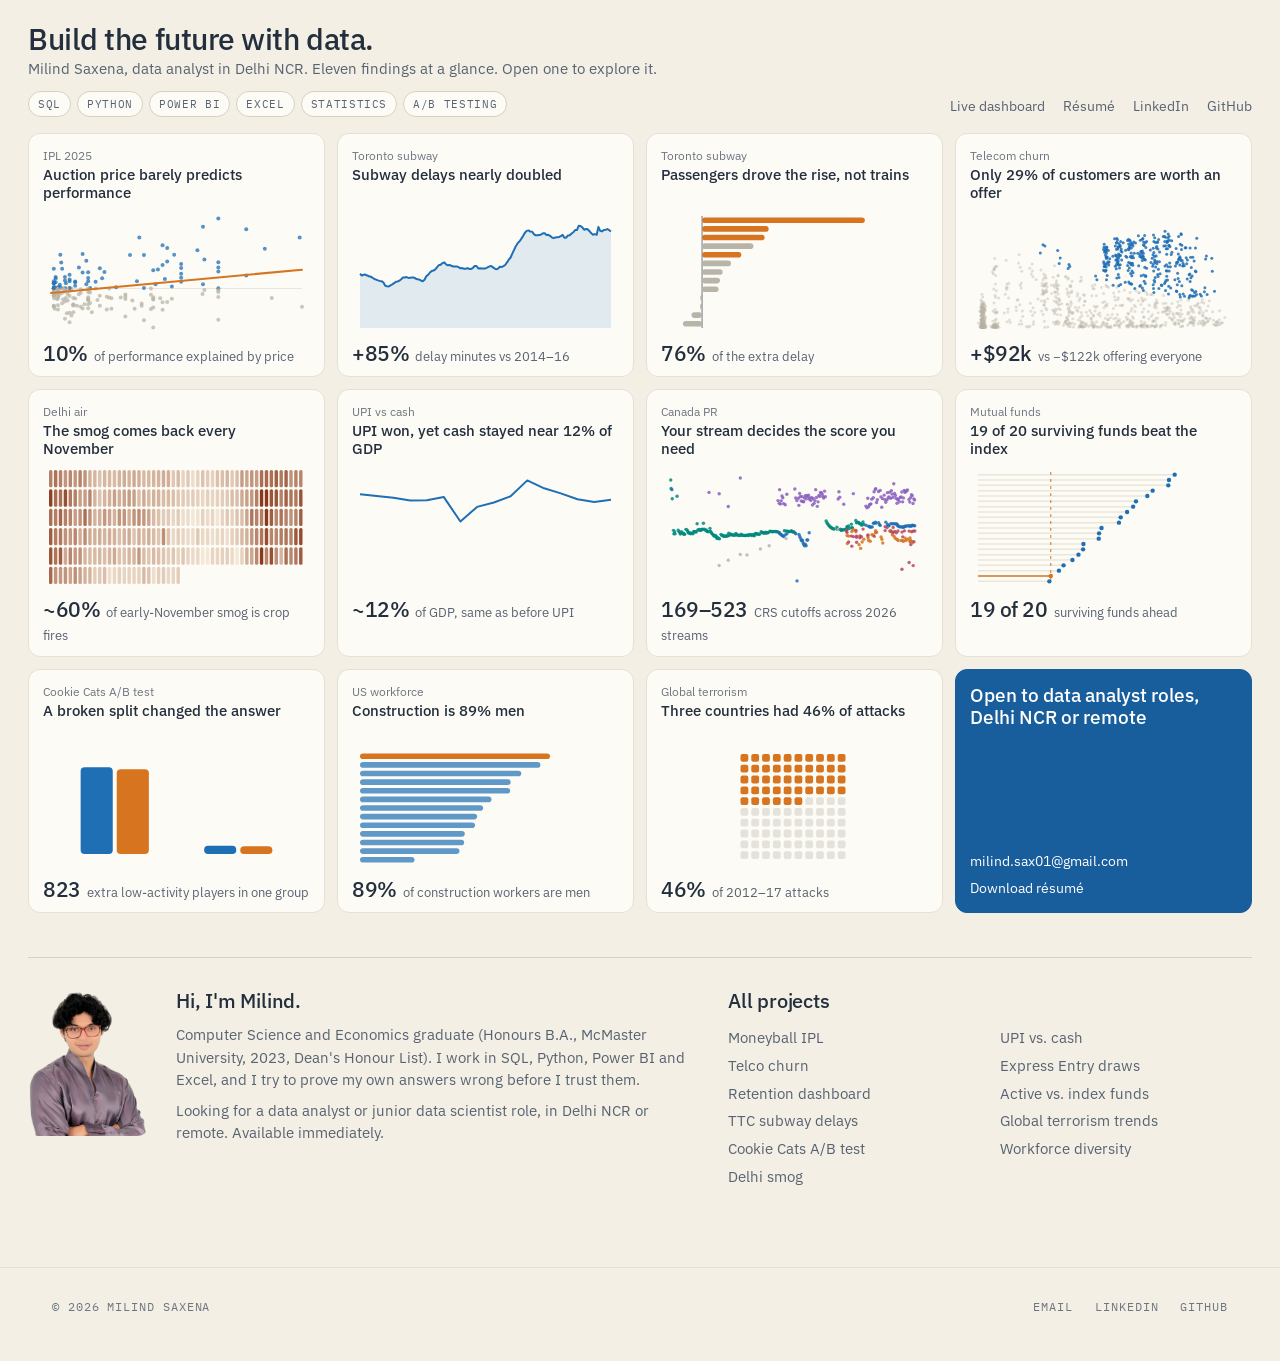
==== commit b6413bf0: "Add project summaries to the chart pop-up, shareable chart links and a new preview image Each chart " ====
--- a/index.html
+++ b/index.html
@@ -14,13 +14,15 @@
   <meta property="og:image:height" content="630">
   <meta property="og:image:alt" content="Milind Saxena, data analyst: I turn messy data into business decisions.">
   <meta name="twitter:card" content="summary_large_image">
+  <link rel="canonical" href="https://boredmongoose.github.io/">
   <meta name="theme-color" content="#f3efe5">
+  <script type="application/ld+json">{"@context":"https://schema.org","@type":"Person","name":"Milind Saxena","jobTitle":"Data Analyst","url":"https://boredmongoose.github.io/","email":"mailto:milind.sax01@gmail.com","address":{"@type":"PostalAddress","addressLocality":"Ghaziabad","addressRegion":"Delhi NCR","addressCountry":"IN"},"alumniOf":{"@type":"CollegeOrUniversity","name":"McMaster University"},"knowsAbout":["SQL","Python","Power BI","Excel","Statistics","A/B testing","Forecasting"],"sameAs":["https://www.linkedin.com/in/milind-saxena-54399722a","https://github.com/BoredMongoose"]}</script>
   <link rel="icon" href="assets/favicon.svg" type="image/svg+xml">
   <link rel="apple-touch-icon" href="assets/apple-touch-icon.png">
   <link rel="preconnect" href="https://fonts.googleapis.com">
   <link rel="preconnect" href="https://fonts.gstatic.com" crossorigin>
   <link href="https://fonts.googleapis.com/css2?family=IBM+Plex+Mono:wght@400;500&family=IBM+Plex+Sans:wght@400;500;600&display=swap" rel="stylesheet">
-  <link rel="stylesheet" href="signal.css?v=3">
+  <link rel="stylesheet" href="signal.css?v=5">
 </head>
 <body>
   <a class="skip-link" href="#work">Skip to the work</a>
@@ -28,7 +30,8 @@
     <header class="top">
       <div>
         <h1>Build the future with data.</h1>
-        <p>Milind Saxena, data analyst in Delhi NCR. Eleven findings at a glance. Tap one to explore it.</p>
+        <p>Milind Saxena, data analyst in Delhi NCR. Eleven findings at a glance. Open one to explore it.</p>
+        <ul class="skills" aria-label="Tools"><li>SQL</li><li>Python</li><li>Power BI</li><li>Excel</li><li>Statistics</li><li>A/B testing</li></ul>
       </div>
       <nav aria-label="Main">
         <a href="projects/retention-dashboard.html">Live dashboard</a>
@@ -68,14 +71,22 @@
 
   <dialog id="detail" aria-labelledby="detail-title">
     <div class="d-head"><div><small id="detail-tag"></small><h2 id="detail-title"></h2></div><button type="button" id="detail-close" aria-label="Close">×</button></div>
-    <div id="detail-chart"></div>
+    <div class="d-body">
+      <dl class="d-sum">
+        <div><dt>The question</dt><dd id="sum-q"></dd></div>
+        <div><dt>What I found</dt><dd id="sum-a"></dd></div>
+        <div><dt>What I'd do</dt><dd id="sum-rec"></dd></div>
+        <div class="d-meta"><dt>Data</dt><dd id="sum-data"></dd><dt>Tools</dt><dd id="sum-tools"></dd></div>
+      </dl>
+      <div id="detail-chart"></div>
+    </div>
     <div class="d-foot"><span id="detail-note"></span><a id="detail-link">Full study →</a></div>
   </dialog>
 
   <footer class="foot mono"><div class="wrap"><span>© 2026 Milind Saxena</span><span class="links"><a href="mailto:milind.sax01@gmail.com">Email</a><a href="https://www.linkedin.com/in/milind-saxena-54399722a">LinkedIn</a><a href="https://github.com/BoredMongoose">GitHub</a></span></div></footer>
 
   <script src="assets/chart-data.js?v=1" defer></script>
-  <script src="assets/charts.js?v=1" defer></script>
-  <script src="assets/home.js?v=4" defer></script>
+  <script src="assets/charts.js?v=3" defer></script>
+  <script src="assets/home.js?v=6" defer></script>
 </body>
 </html>
--- a/signal.css
+++ b/signal.css
@@ -53,6 +53,8 @@
 .top { display: flex; justify-content: space-between; align-items: end; gap: 24px; padding-bottom: 16px; }
 .top h1 { font-weight: 500; font-size: 30px; letter-spacing: -.015em; line-height: 1.1; }
 .top p { color: var(--ink-2); font-size: 15px; margin-top: 3px; }
+.skills { list-style: none; padding: 0; margin: 10px 0 0; display: flex; flex-wrap: wrap; gap: 6px; }
+.skills li { font-family: var(--mono); font-size: 11px; letter-spacing: .06em; text-transform: uppercase; color: var(--ink-2); padding: 4px 9px; border: 1px solid var(--line2); border-radius: 999px; background: var(--card); }
 .top nav { display: flex; flex-wrap: wrap; gap: 6px 18px; font-size: 14px; color: var(--ink-2); flex: none; }
 .top nav a:hover, .about a:hover { color: var(--accent); }
 .wall { display: grid; grid-template-columns: repeat(4, minmax(0, 1fr)); gap: 12px; min-height: 780px; }
@@ -76,7 +78,13 @@
 .d-head h2 { font-weight: 500; font-size: 26px; line-height: 1.15; letter-spacing: -.015em; }
 .d-head button { all: unset; cursor: pointer; font-size: 24px; line-height: 1; color: var(--ink-2); padding: 2px 8px; }
 .d-head button:focus-visible { outline: 2px solid var(--accent); }
-#detail-chart { height: min(440px, 56vh); margin-top: 12px; }
+.d-body { display: grid; grid-template-columns: minmax(260px, 330px) minmax(0, 1fr); gap: 28px; margin-top: 16px; align-items: start; }
+.d-sum { margin: 0; display: grid; gap: 14px; }
+.d-sum dt { font-family: var(--mono); font-size: 11px; letter-spacing: .1em; text-transform: uppercase; color: var(--ink-3); }
+.d-sum dd { margin: 3px 0 0; font-size: 14.5px; line-height: 1.5; color: var(--ink); }
+.d-sum .d-meta { padding-top: 12px; border-top: 1px solid var(--line); display: grid; grid-template-columns: auto 1fr; gap: 4px 12px; align-items: baseline; }
+.d-sum .d-meta dd { margin: 0; font-size: 13px; color: var(--ink-2); }
+#detail-chart { height: min(420px, 56vh); min-width: 0; }
 .d-foot { display: flex; justify-content: space-between; gap: 20px; font-size: 14px; color: var(--ink-2); margin-top: 10px; }
 .d-foot a { color: var(--accent); font-weight: 500; white-space: nowrap; }
 .tip { position: fixed; z-index: 99; padding: 6px 10px; border-radius: 7px; background: var(--ink); color: var(--card); font-size: 12.5px; pointer-events: none; max-width: 280px; }
@@ -165,6 +173,11 @@
   .t .n span { display: block; margin: 2px 0 0; }
   .d-foot { flex-direction: column; gap: 4px; }
   dialog { padding: 18px 16px; }
+  .d-head h2 { font-size: 21px; }
+}
+@media (max-width: 860px) {
+  .d-body { grid-template-columns: 1fr; gap: 18px; }
+  #detail-chart { height: min(320px, 46vh); }
 }
 @media (max-width: 600px) {
   .wrap { padding-left: 16px; padding-right: 16px; }
